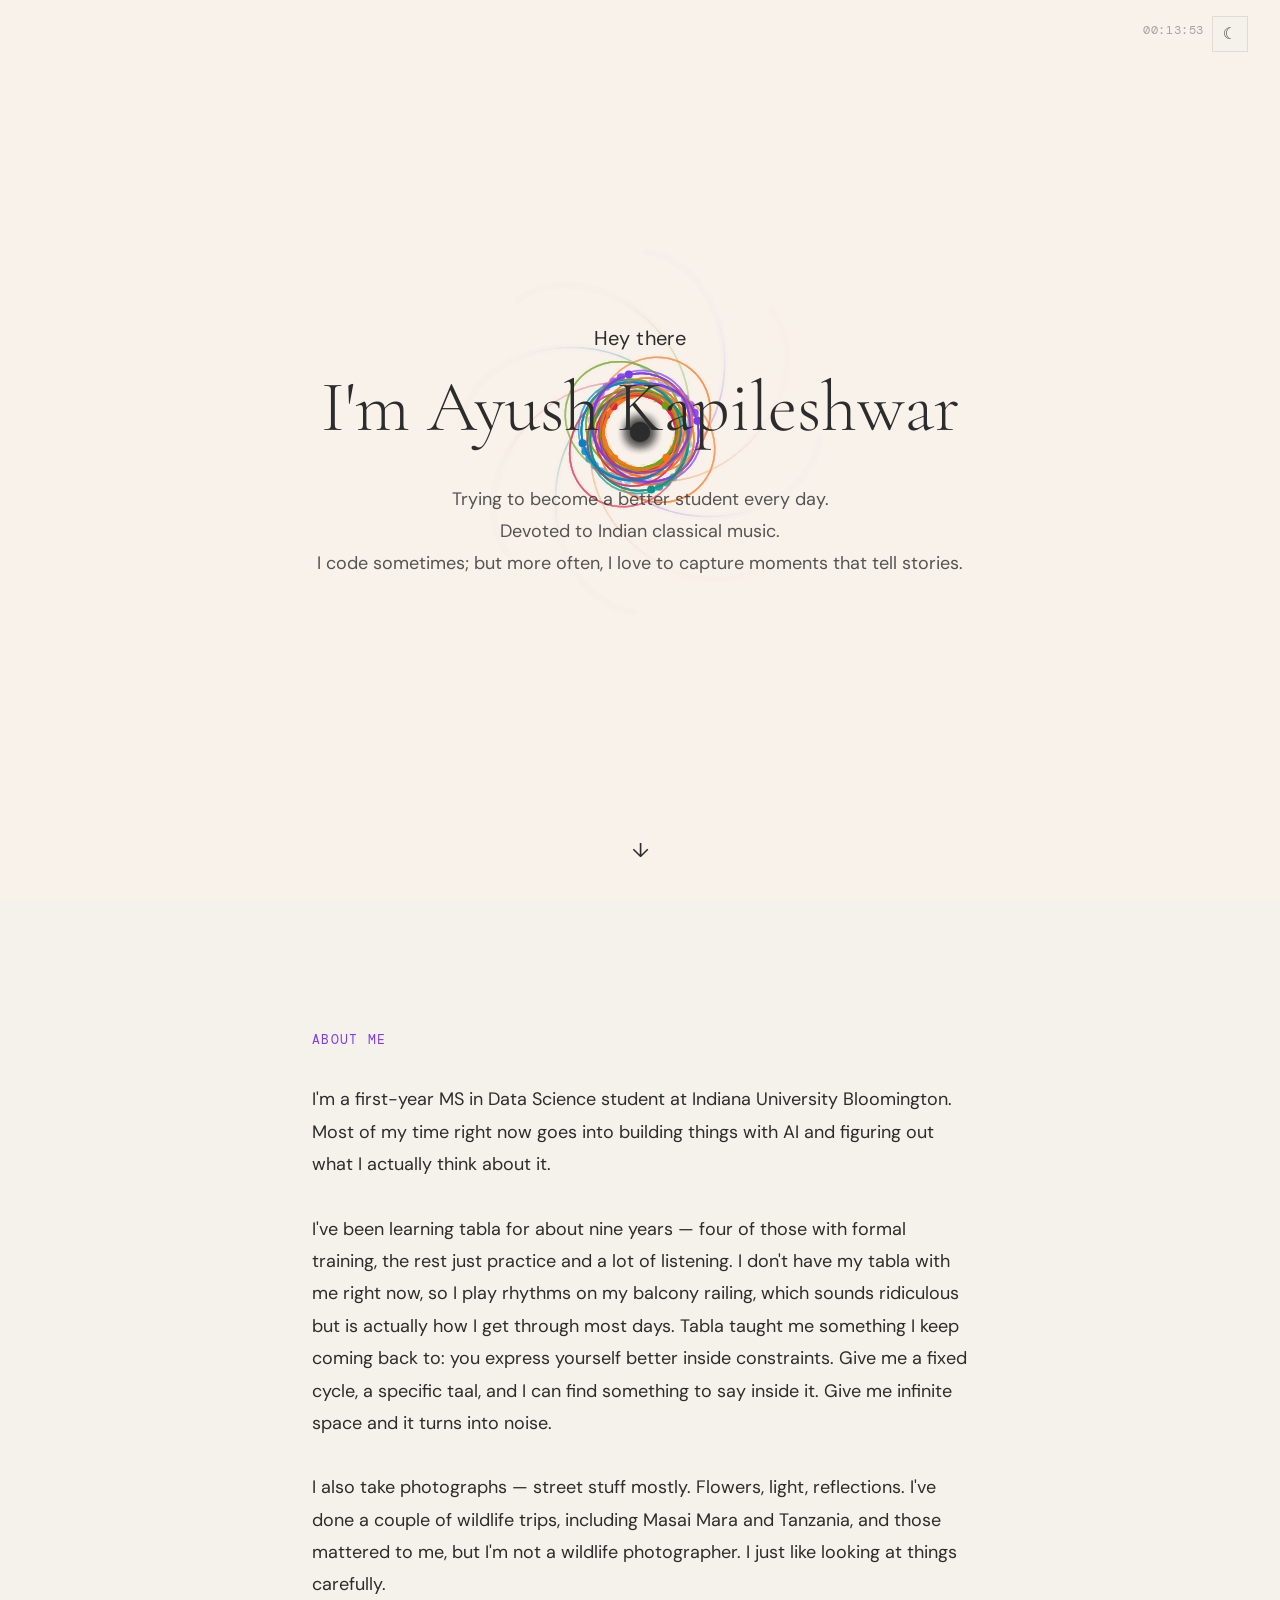
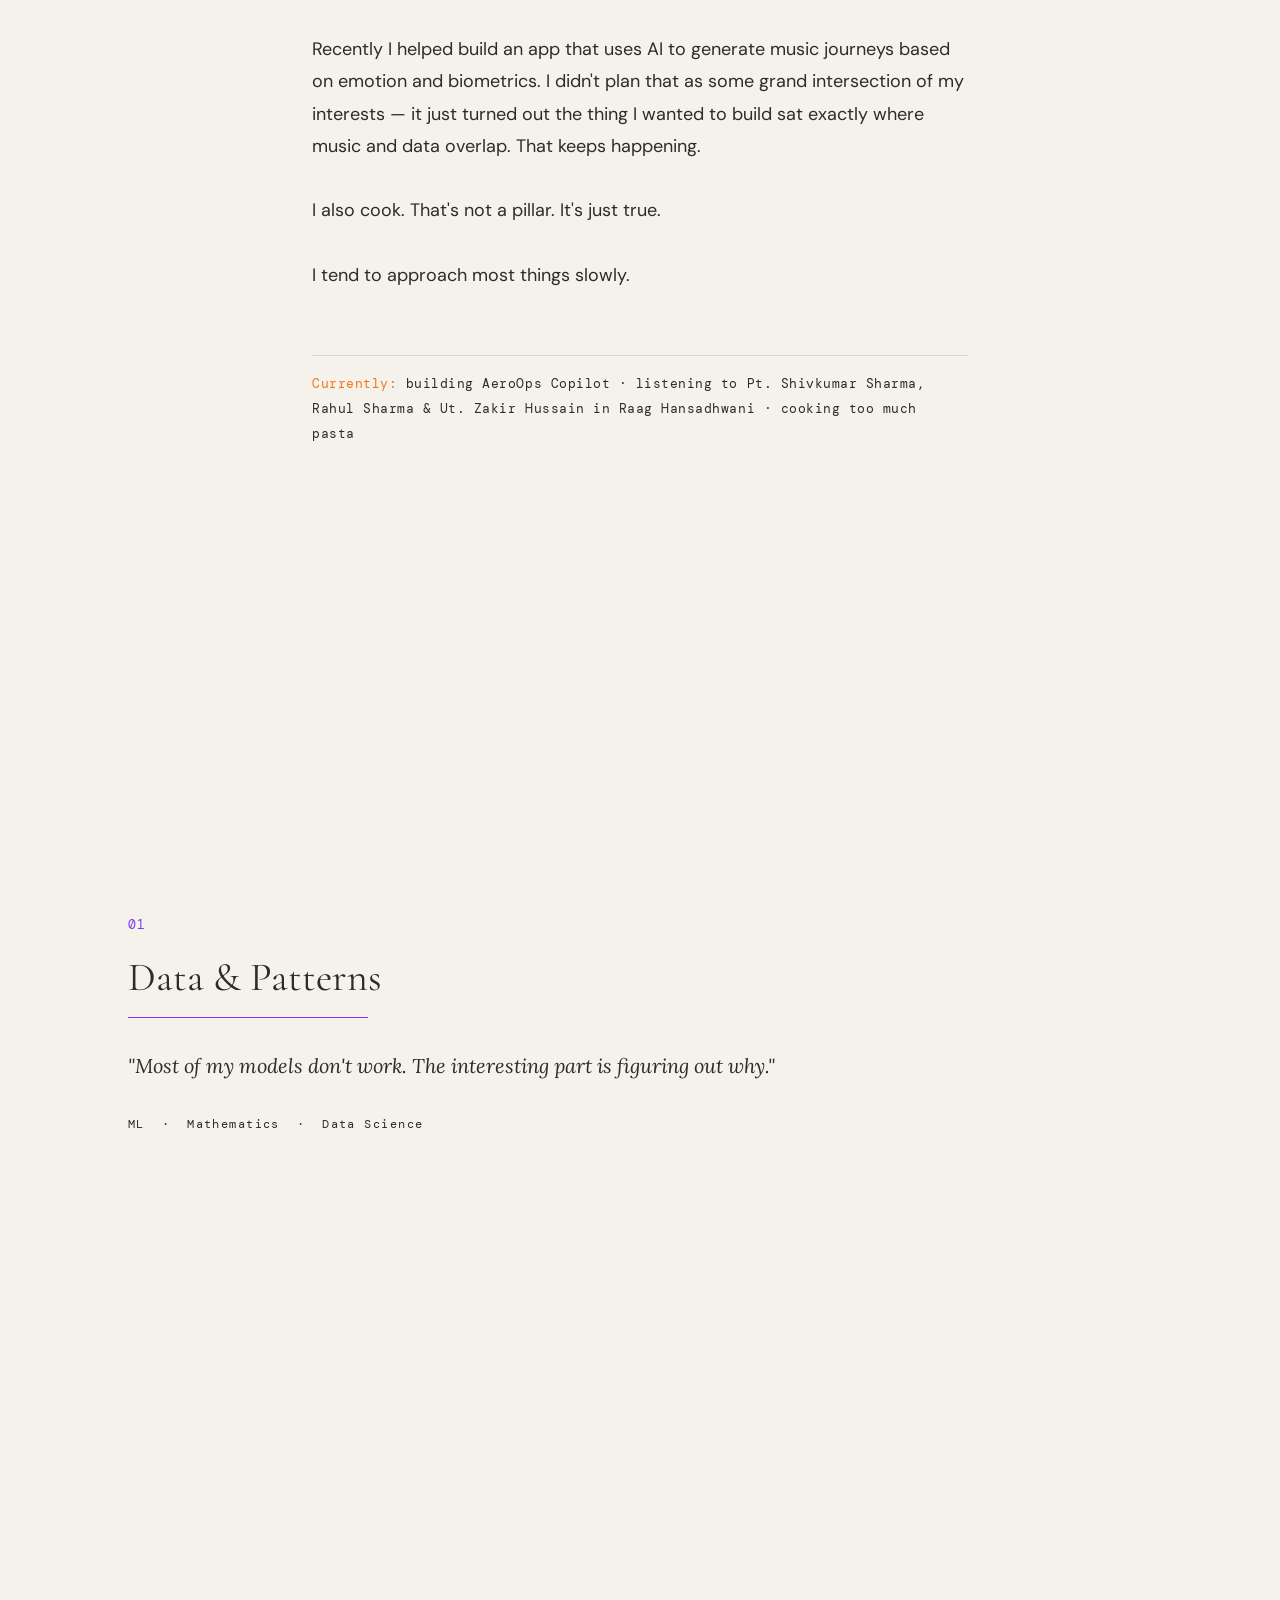
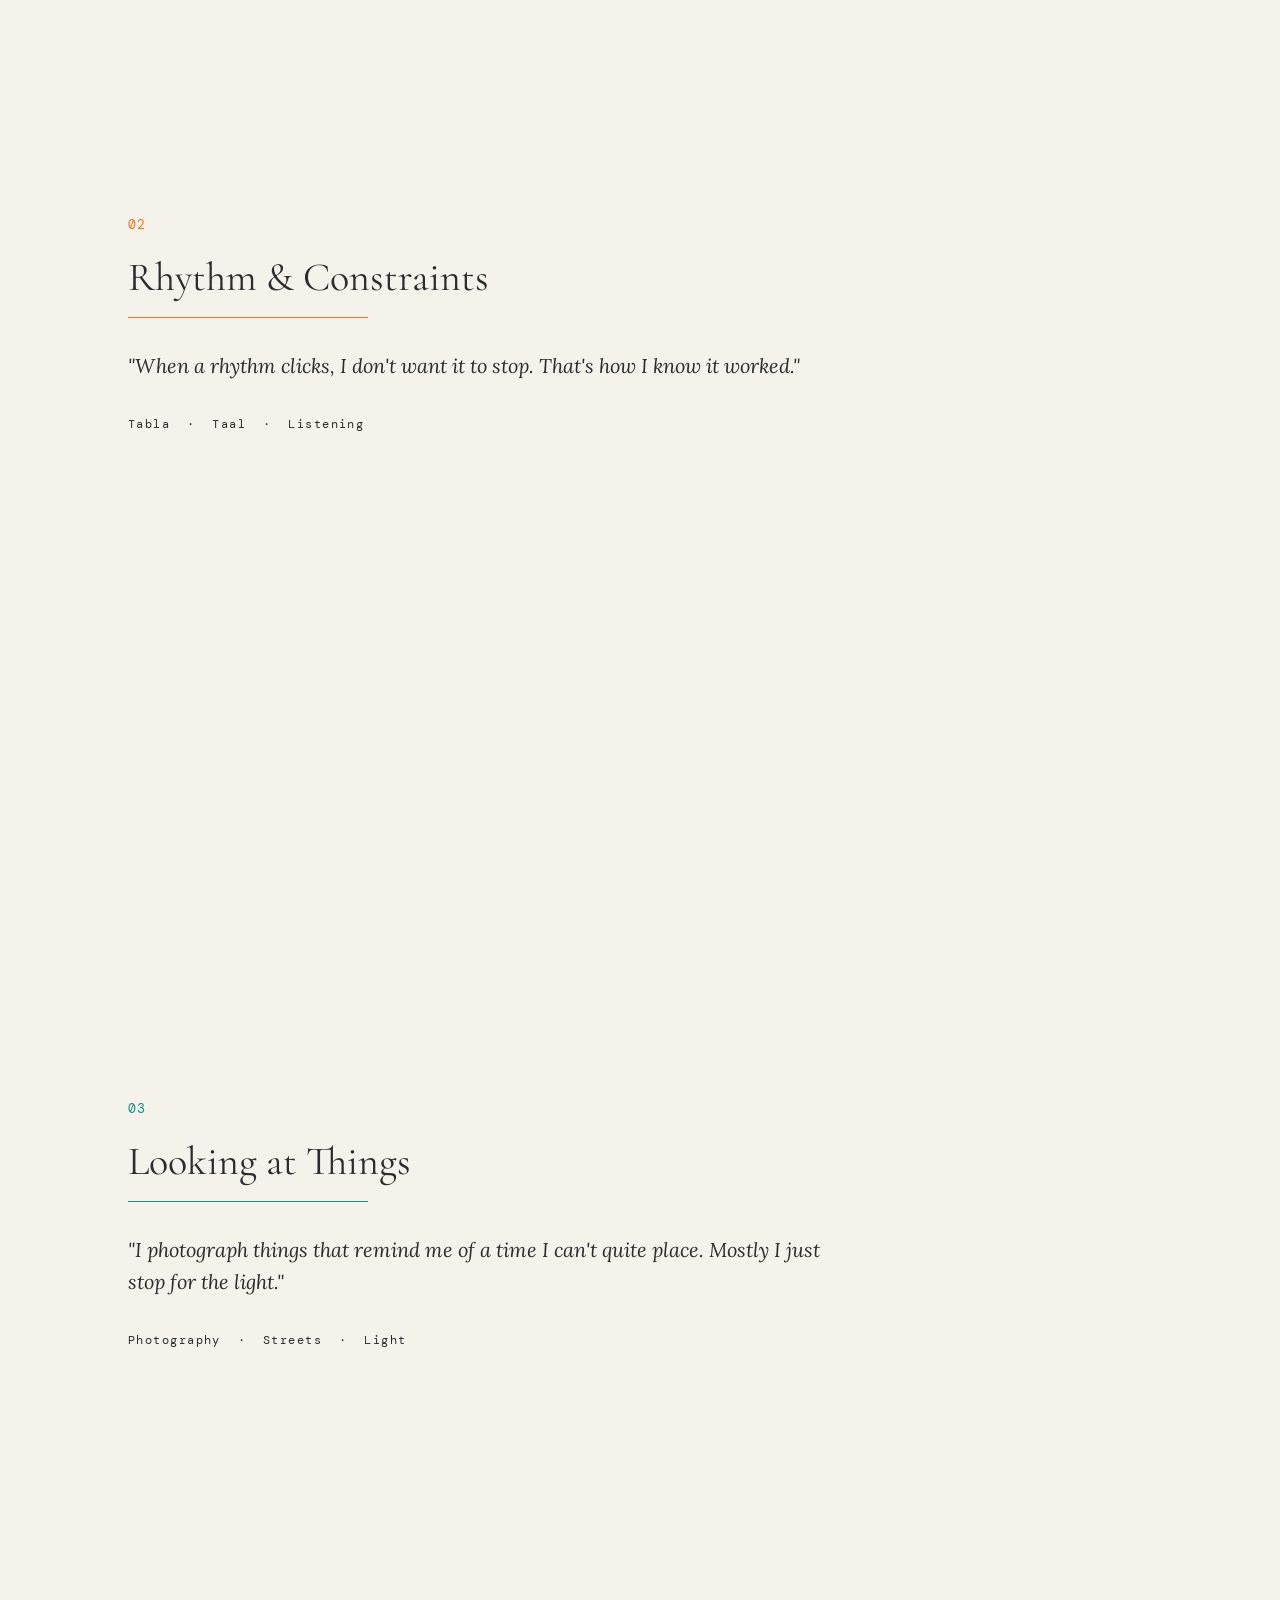
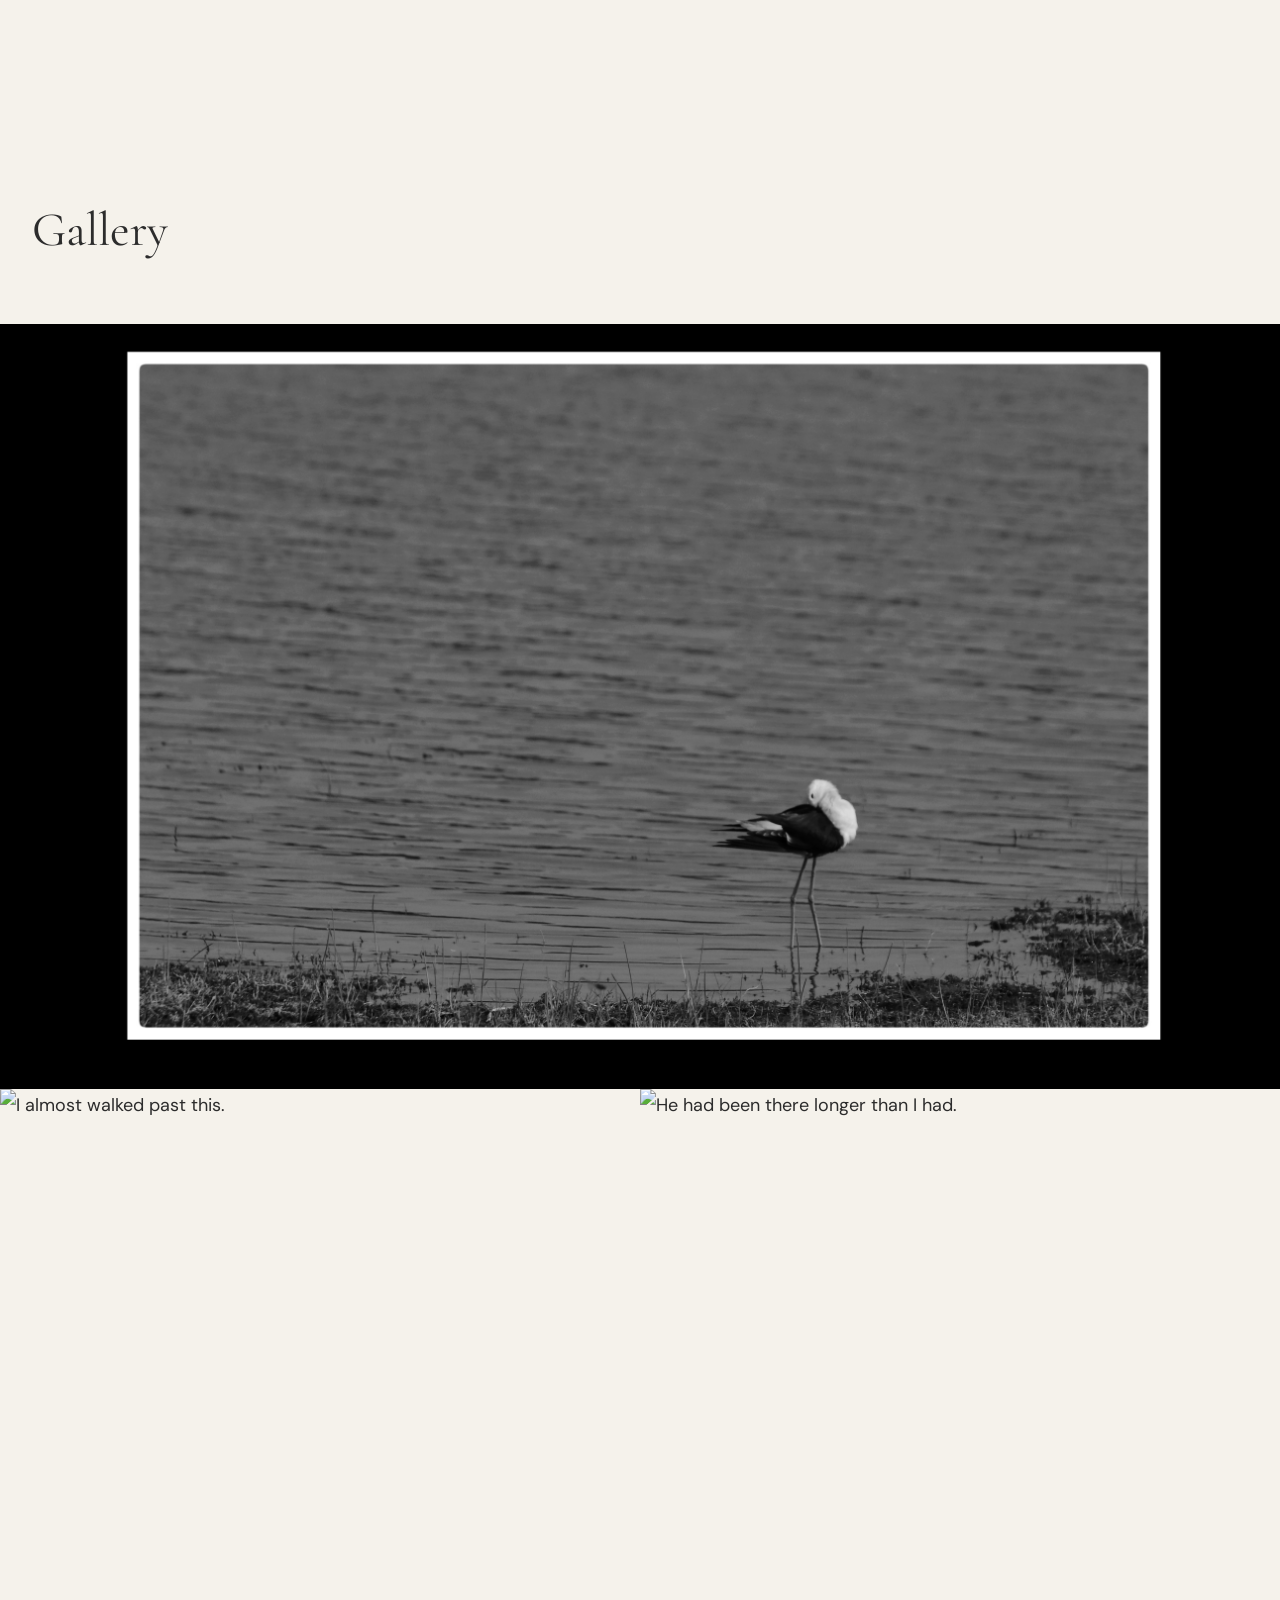
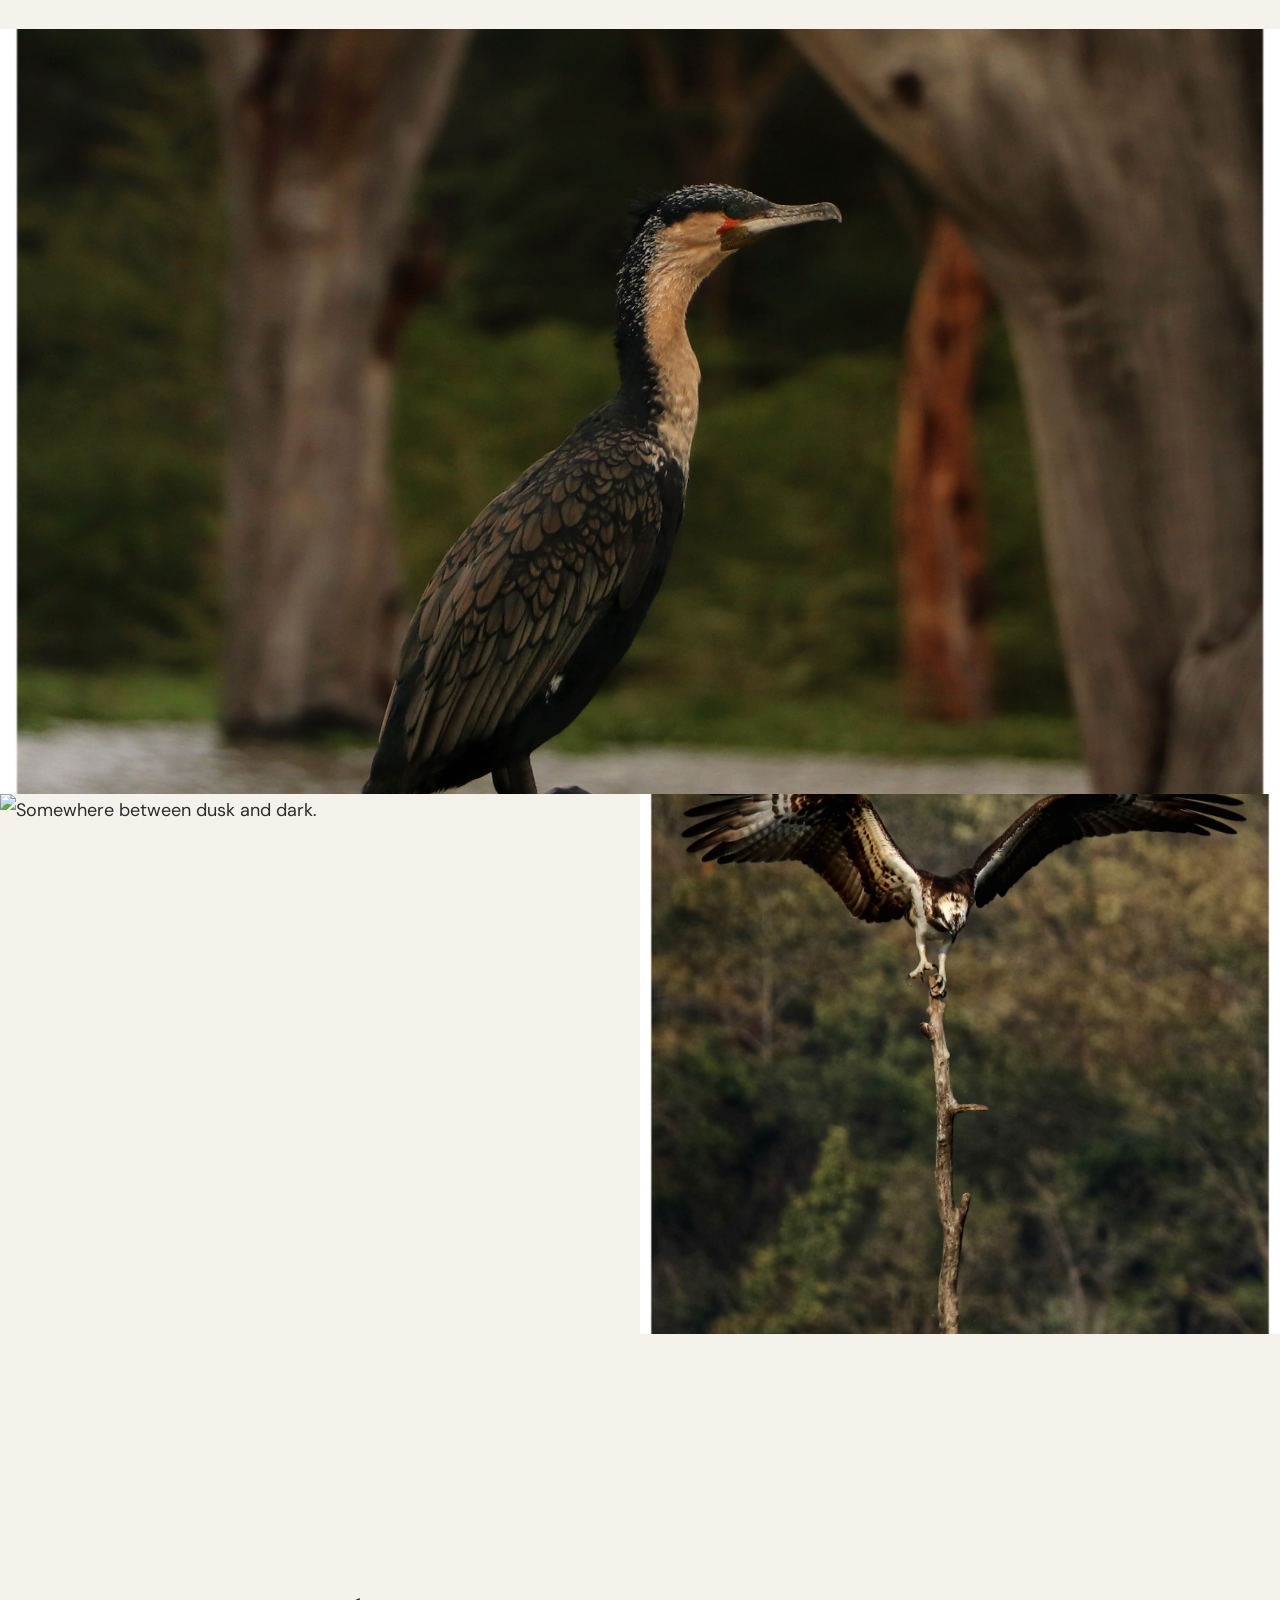
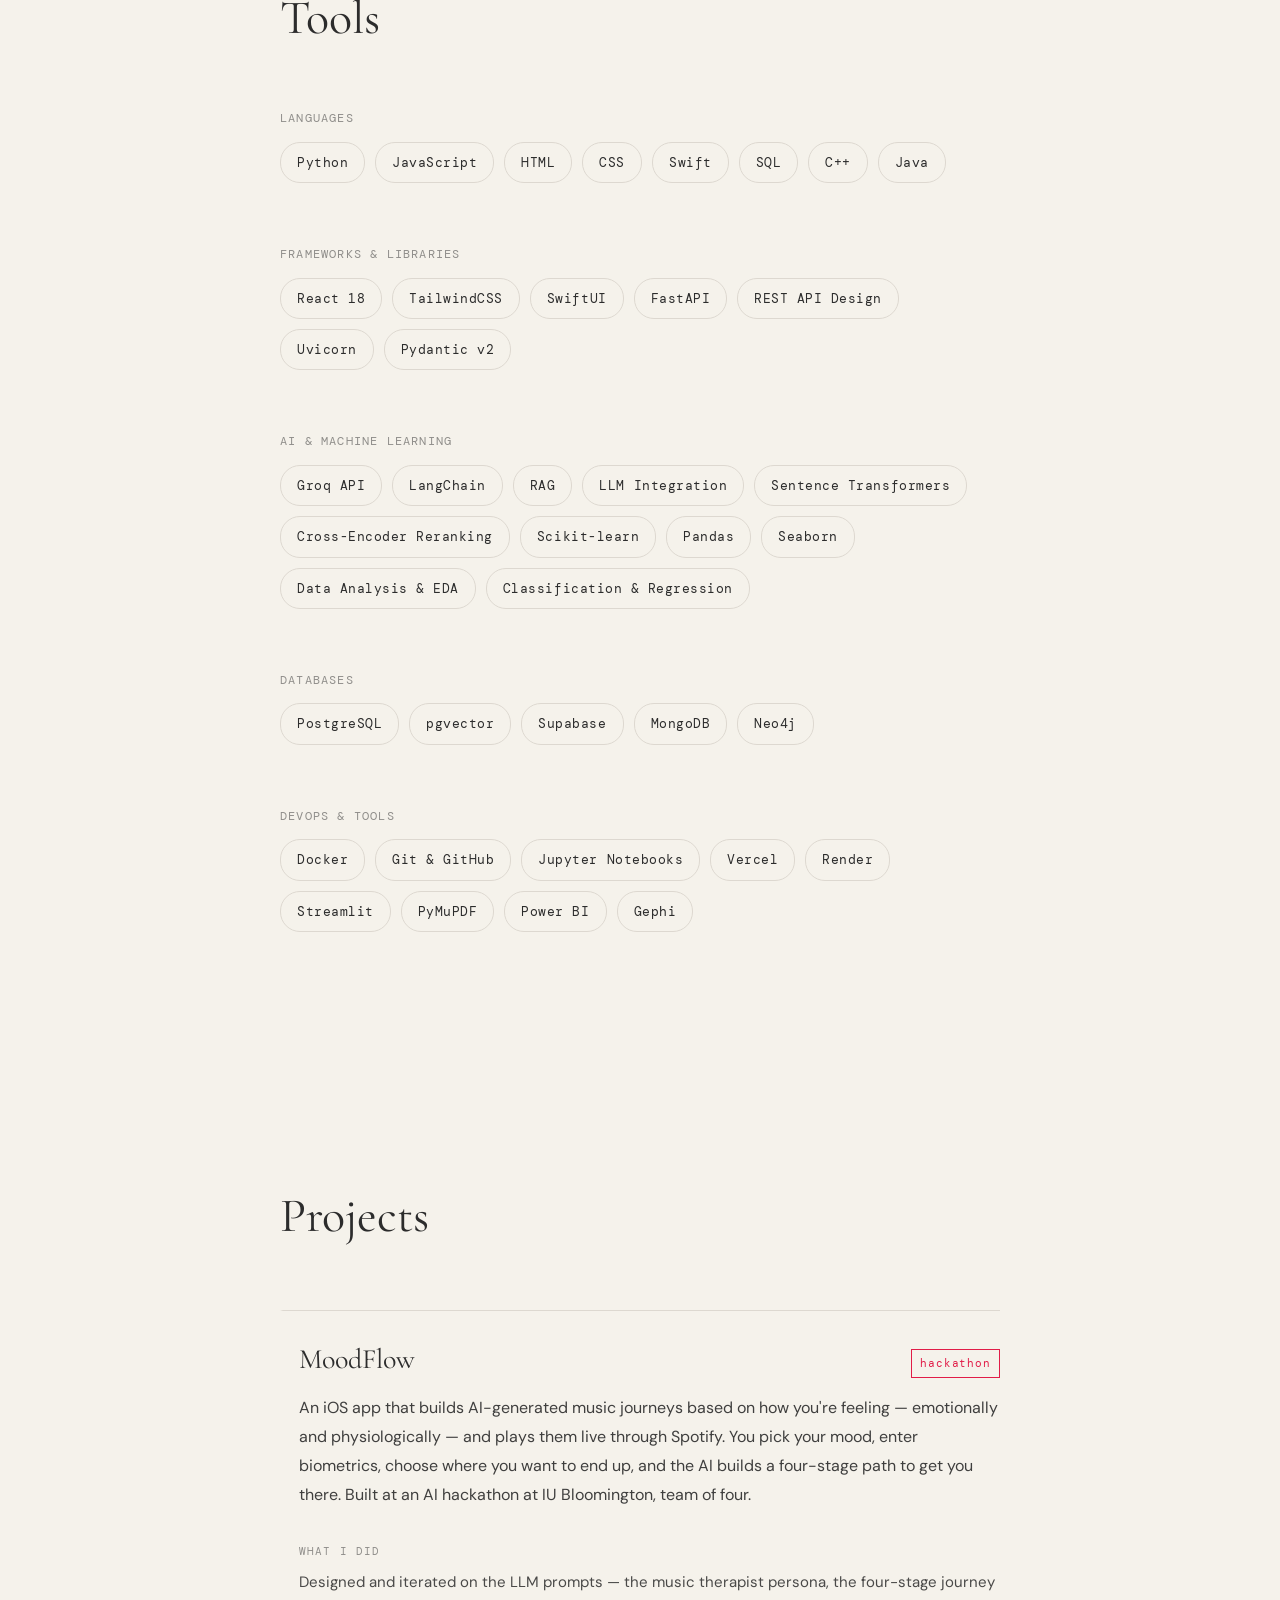
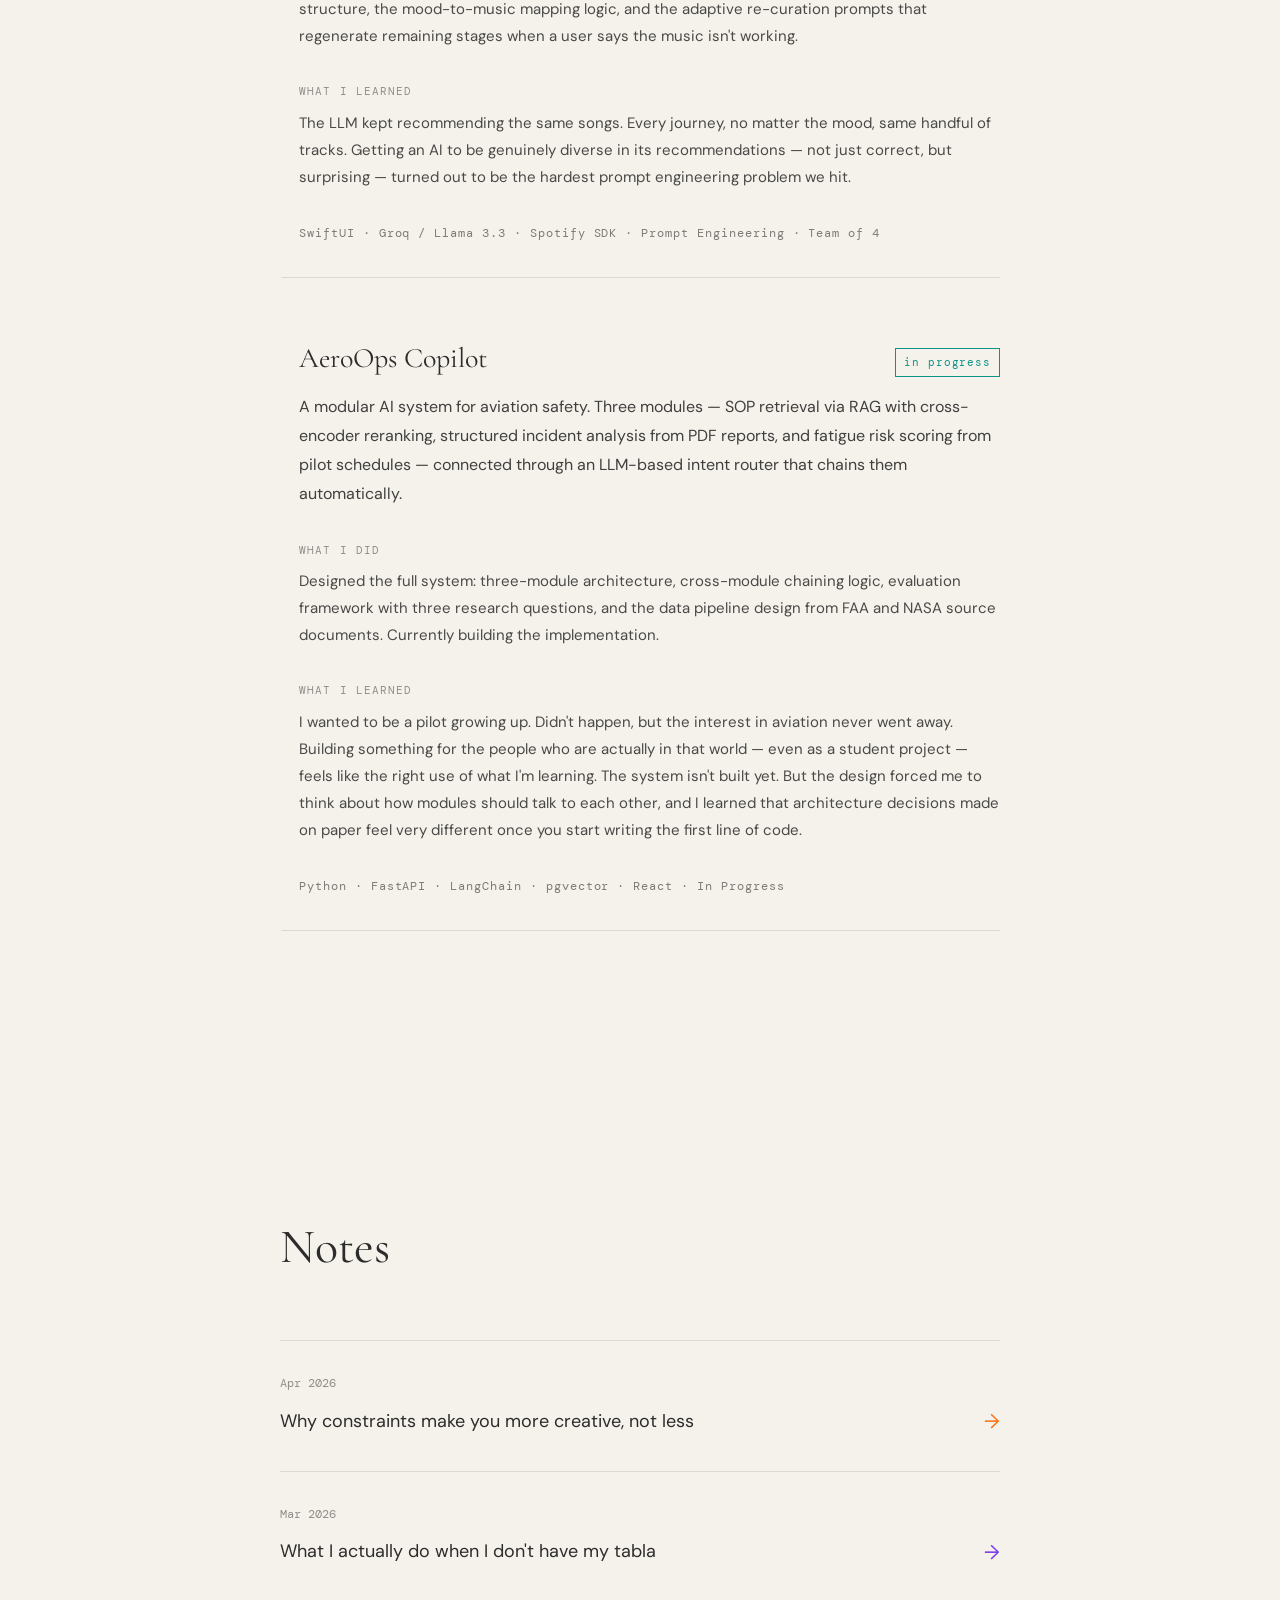
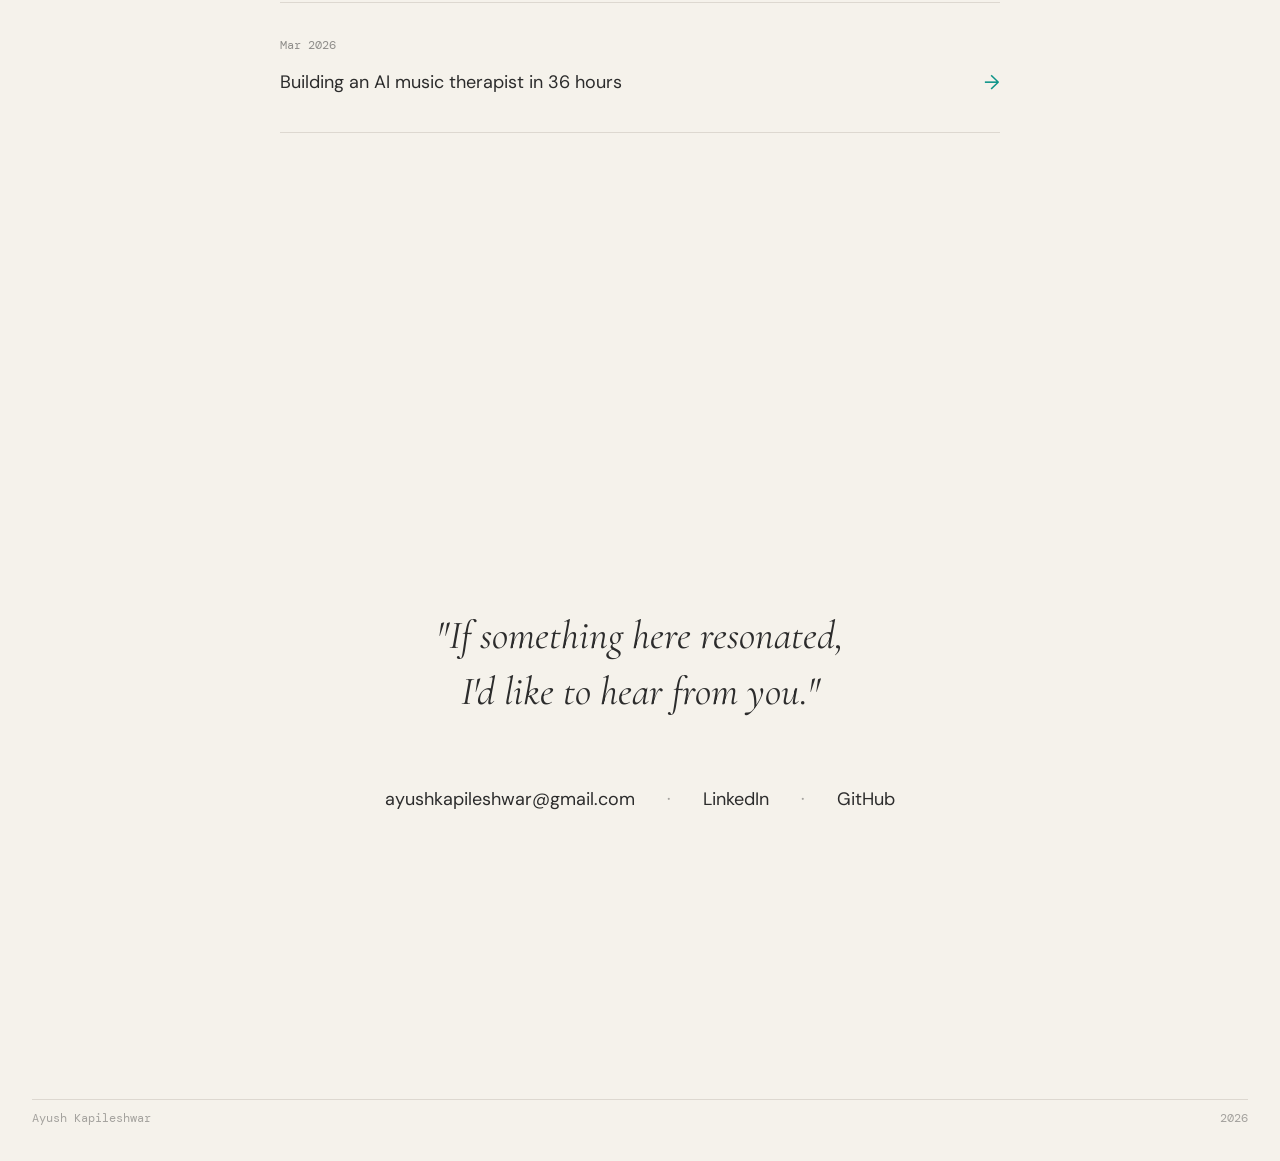
==== index.html @ 0fa50800 "Replace gallery placeholder divs with real images from images/ folder Agent-Logs-Url: https://github" ====
<!DOCTYPE html>
<html lang="en">
<head>
  <meta charset="UTF-8" />
  <meta name="viewport" content="width=device-width, initial-scale=1.0" />
  <title>Ayush Kapileshwar</title>
  <meta name="description" content="Ayush Kapileshwar — Data science student, tabla player, occasional photographer." />

  <!-- Preload key fonts -->
  <link rel="preconnect" href="https://fonts.googleapis.com" />
  <link rel="preconnect" href="https://fonts.gstatic.com" crossorigin />
  <link href="https://fonts.googleapis.com/css2?family=Cormorant+Garamond:ital,wght@0,300;0,400;1,300;1,400&family=DM+Mono:wght@400&family=DM+Sans:wght@400;500&family=Lora:ital,wght@0,400;1,400&display=swap" rel="stylesheet" />

  <!-- CSS -->
  <link rel="stylesheet" href="css/variables.css" />
  <link rel="stylesheet" href="css/reset.css" />
  <link rel="stylesheet" href="css/base.css" />
  <link rel="stylesheet" href="css/canvas.css" />
  <link rel="stylesheet" href="css/layout.css" />
  <link rel="stylesheet" href="css/components.css" />
  <link rel="stylesheet" href="css/animations.css" />

  <!-- Apply theme immediately to avoid flash -->
  <script>
    (function () {
      var stored = localStorage.getItem('portfolio-theme');
      var theme = stored === 'dark' || stored === 'light'
        ? stored
        : (window.matchMedia && window.matchMedia('(prefers-color-scheme: dark)').matches ? 'dark' : 'light');
      document.documentElement.classList.add(theme);
    }());
  </script>
</head>
<body>

  <!-- Orbit Canvas -->
  <canvas id="orbit-canvas" aria-hidden="true"></canvas>

  <!-- Pre-scroll clock (visible before nav appears) -->
  <span id="clock-fixed" class="clock-fixed" aria-live="polite">00:00:00</span>

  <!-- Theme Toggle (fixed, top-right) -->
  <button class="theme-toggle" aria-label="Toggle dark mode">☾</button>

  <!-- ─────────────────────────────────────────────────────── -->
  <!-- STICKY NAVIGATION                                        -->
  <!-- ─────────────────────────────────────────────────────── -->
  <nav id="sticky-nav" role="navigation" aria-label="Site navigation">
    <a href="#landing" class="nav-name" aria-label="Home">
      <svg class="nav-home-icon" width="20" height="20" viewBox="0 0 24 24" fill="none" stroke="currentColor" stroke-width="1.5" stroke-linecap="round" stroke-linejoin="round">
        <path d="M3 9.5L12 3l9 6.5V20a1 1 0 0 1-1 1H4a1 1 0 0 1-1-1V9.5z"/>
        <polyline points="9 22 9 12 15 12 15 22"/>
      </svg>
    </a>
    <div class="nav-links">
      <a href="#about" data-section="about">About Me</a>
      <a href="#drives" data-section="drives">What Drives Me</a>
      <a href="#gallery" data-section="gallery">Gallery</a>
      <a href="#tools" data-section="tools">Tools</a>
      <a href="#projects" data-section="projects">Projects</a>
      <a href="#notes" data-section="notes">Notes</a>
      <a href="#contact" data-section="contact">Contact</a>
    </div>
    <div class="nav-right">
      <span id="clock-nav" class="clock-nav">00:00:00</span>
      <button class="nav-theme-toggle" aria-label="Toggle dark mode">☾</button>
    </div>
  </nav>

  <!-- ─────────────────────────────────────────────────────── -->
  <!-- SECTION 0 — LANDING                                      -->
  <!-- ─────────────────────────────────────────────────────── -->
  <section id="landing">
    <div class="landing-content">
      <p class="landing-greeting">Hey there</p>
      <h1 class="landing-name">I'm Ayush Kapileshwar</h1>
      <div class="landing-tagline">
        <p>Trying to become a better student every day.</p>
        <p>Devoted to Indian classical music.</p>
        <p>I code sometimes; but more often, I love to capture moments that tell stories.</p>
      </div>
    </div>
    <a href="#about" class="scroll-indicator" aria-label="Scroll to content">↓</a>
  </section>

  <!-- ─────────────────────────────────────────────────────── -->
  <!-- SECTION 1 — ABOUT                                        -->
  <!-- ─────────────────────────────────────────────────────── -->
  <section id="about">
    <div class="content-col">
      <div class="section-label section-number reveal" data-delay="0">About Me</div>
      <div class="about-text">
        <p class="reveal" data-delay="1">I'm a first-year MS in Data Science student at Indiana University Bloomington. Most of my time right now goes into building things with AI and figuring out what I actually think about it.</p>

        <p class="reveal" data-delay="1">I've been learning tabla for about nine years — four of those with formal training, the rest just practice and a lot of listening. I don't have my tabla with me right now, so I play rhythms on my balcony railing, which sounds ridiculous but is actually how I get through most days. Tabla taught me something I keep coming back to: you express yourself better inside constraints. Give me a fixed cycle, a specific taal, and I can find something to say inside it. Give me infinite space and it turns into noise.</p>

        <p class="reveal" data-delay="1">I also take photographs — street stuff mostly. Flowers, light, reflections. I've done a couple of wildlife trips, including Masai Mara and Tanzania, and those mattered to me, but I'm not a wildlife photographer. I just like looking at things carefully.</p>

        <p class="reveal" data-delay="1">Recently I helped build an app that uses AI to generate music journeys based on emotion and biometrics. I didn't plan that as some grand intersection of my interests — it just turned out the thing I wanted to build sat exactly where music and data overlap. That keeps happening.</p>

        <p class="reveal" data-delay="1">I also cook. That's not a pillar. It's just true.</p>

        <p class="reveal" data-delay="1">I tend to approach most things slowly.</p>

        <p class="reveal currently-line" data-delay="1"><span class="currently-label">Currently:</span> building AeroOps Copilot · listening to Pt. Shivkumar Sharma, Rahul Sharma &amp; Ut. Zakir Hussain in Raag Hansadhwani · cooking too much pasta</p>
      </div>
    </div>
  </section>

  <!-- ─────────────────────────────────────────────────────── -->
  <!-- SECTION 2 — WHAT DRIVES ME                               -->
  <!-- ─────────────────────────────────────────────────────── -->
  <section id="drives">

    <!-- Pillar 01 -->
    <div class="pillar">
      <div class="pillar-inner">
        <div class="pillar-number reveal" data-delay="0">01</div>
        <h2 class="pillar-title reveal" data-delay="1">Data &amp; Patterns</h2>
        <div class="pillar-divider reveal" data-delay="2"></div>
        <p class="pillar-quote reveal" data-delay="3">"Most of my models don't work. The interesting part is figuring out why."</p>
        <p class="pillar-tags reveal" data-delay="4">ML&nbsp;&nbsp;·&nbsp;&nbsp;Mathematics&nbsp;&nbsp;·&nbsp;&nbsp;Data Science</p>
      </div>
    </div>

    <!-- Pillar 02 -->
    <div class="pillar">
      <div class="pillar-inner">
        <div class="pillar-number reveal" data-delay="0">02</div>
        <h2 class="pillar-title reveal" data-delay="1">Rhythm &amp; Constraints</h2>
        <div class="pillar-divider reveal" data-delay="2"></div>
        <p class="pillar-quote reveal" data-delay="3">"When a rhythm clicks, I don't want it to stop. That's how I know it worked."</p>
        <p class="pillar-tags reveal" data-delay="4">Tabla&nbsp;&nbsp;·&nbsp;&nbsp;Taal&nbsp;&nbsp;·&nbsp;&nbsp;Listening</p>
      </div>
    </div>

    <!-- Pillar 03 -->
    <div class="pillar">
      <div class="pillar-inner">
        <div class="pillar-number reveal" data-delay="0">03</div>
        <h2 class="pillar-title reveal" data-delay="1">Looking at Things</h2>
        <div class="pillar-divider reveal" data-delay="2"></div>
        <p class="pillar-quote reveal" data-delay="3">"I photograph things that remind me of a time I can't quite place. Mostly I just stop for the light."</p>
        <p class="pillar-tags reveal" data-delay="4">Photography&nbsp;&nbsp;·&nbsp;&nbsp;Streets&nbsp;&nbsp;·&nbsp;&nbsp;Light</p>
      </div>
    </div>

  </section>

  <!-- ─────────────────────────────────────────────────────── -->
  <!-- SECTION 3 — GALLERY                                      -->
  <!-- ─────────────────────────────────────────────────────── -->
  <section id="gallery">

    <div class="gallery-header">
      <h2 class="section-heading reveal" data-delay="0">Gallery</h2>
    </div>

    <!-- Full-bleed 1 -->
    <figure class="photo-full-bleed photo-reveal">
      <img src="images/IMG_0487.jpg" alt="The light lasted about four seconds." loading="lazy">
      <figcaption class="photo-caption-wrap caption">The light lasted about four seconds.</figcaption>
    </figure>

    <!-- Pair 1 -->
    <div class="photo-pair photo-reveal">
      <figure class="photo-item">
        <img src="images/IMG_0856%202.JPG" alt="I almost walked past this." loading="lazy">
        <figcaption class="photo-caption-wrap caption">I almost walked past this.</figcaption>
      </figure>
      <figure class="photo-item">
        <img src="images/IMG_1136.JPG" alt="He had been there longer than I had." loading="lazy">
        <figcaption class="photo-caption-wrap caption">He had been there longer than I had.</figcaption>
      </figure>
    </div>

    <!-- Full-bleed 2 -->
    <figure class="photo-full-bleed photo-reveal">
      <img src="images/IMG_1435.JPG" alt="Bloomington, on a morning I nearly stayed in." loading="lazy">
      <figcaption class="photo-caption-wrap caption">Bloomington, on a morning I nearly stayed in.</figcaption>
    </figure>

    <!-- Pair 2 -->
    <div class="photo-pair photo-reveal">
      <figure class="photo-item">
        <img src="images/IMG_1522%202.JPG" alt="Somewhere between dusk and dark." loading="lazy">
        <figcaption class="photo-caption-wrap caption">Somewhere between dusk and dark.</figcaption>
      </figure>
      <figure class="photo-item">
        <img src="images/Snapseed.jpeg" alt="Still and quiet." loading="lazy">
        <figcaption class="photo-caption-wrap caption">Still and quiet.</figcaption>
      </figure>
    </div>

  </section>

  <!-- ─────────────────────────────────────────────────────── -->
  <!-- SECTION 4 — TOOLS                                        -->
  <!-- ─────────────────────────────────────────────────────── -->
  <section id="tools">
    <div class="tools-inner">
      <div class="tools-header">
        <h2 class="section-heading reveal" data-delay="0">Tools</h2>
      </div>

      <div class="tools-grid">

        <div class="tool-category reveal" data-delay="1">
          <h3 class="tool-category-title">Languages</h3>
          <div class="tool-tags">
            <span class="tool-tag">Python</span>
            <span class="tool-tag">JavaScript</span>
            <span class="tool-tag">HTML</span>
            <span class="tool-tag">CSS</span>
            <span class="tool-tag">Swift</span>
            <span class="tool-tag">SQL</span>
            <span class="tool-tag">C++</span>
            <span class="tool-tag">Java</span>
          </div>
        </div>

        <div class="tool-category reveal" data-delay="2">
          <h3 class="tool-category-title">Frameworks &amp; Libraries</h3>
          <div class="tool-tags">
            <span class="tool-tag">React 18</span>
            <span class="tool-tag">TailwindCSS</span>
            <span class="tool-tag">SwiftUI</span>
            <span class="tool-tag">FastAPI</span>
            <span class="tool-tag">REST API Design</span>
            <span class="tool-tag">Uvicorn</span>
            <span class="tool-tag">Pydantic v2</span>
          </div>
        </div>

        <div class="tool-category reveal" data-delay="3">
          <h3 class="tool-category-title">AI &amp; Machine Learning</h3>
          <div class="tool-tags">
            <span class="tool-tag">Groq API</span>
            <span class="tool-tag">LangChain</span>
            <span class="tool-tag">RAG</span>
            <span class="tool-tag">LLM Integration</span>
            <span class="tool-tag">Sentence Transformers</span>
            <span class="tool-tag">Cross-Encoder Reranking</span>
            <span class="tool-tag">Scikit-learn</span>
            <span class="tool-tag">Pandas</span>
            <span class="tool-tag">Seaborn</span>
            <span class="tool-tag">Data Analysis &amp; EDA</span>
            <span class="tool-tag">Classification &amp; Regression</span>
          </div>
        </div>

        <div class="tool-category reveal" data-delay="4">
          <h3 class="tool-category-title">Databases</h3>
          <div class="tool-tags">
            <span class="tool-tag">PostgreSQL</span>
            <span class="tool-tag">pgvector</span>
            <span class="tool-tag">Supabase</span>
            <span class="tool-tag">MongoDB</span>
            <span class="tool-tag">Neo4j</span>
          </div>
        </div>

        <div class="tool-category reveal" data-delay="5">
          <h3 class="tool-category-title">DevOps &amp; Tools</h3>
          <div class="tool-tags">
            <span class="tool-tag">Docker</span>
            <span class="tool-tag">Git &amp; GitHub</span>
            <span class="tool-tag">Jupyter Notebooks</span>
            <span class="tool-tag">Vercel</span>
            <span class="tool-tag">Render</span>
            <span class="tool-tag">Streamlit</span>
            <span class="tool-tag">PyMuPDF</span>
            <span class="tool-tag">Power BI</span>
            <span class="tool-tag">Gephi</span>
          </div>
        </div>

      </div>
    </div>
  </section>

  <!-- ─────────────────────────────────────────────────────── -->
  <!-- SECTION 5 — PROJECTS                                     -->
  <!-- ─────────────────────────────────────────────────────── -->
  <section id="projects">
    <div class="projects-inner">

      <div class="projects-header">
        <h2 class="section-heading reveal" data-delay="0">Projects</h2>
      </div>

      <!-- Card 1: MoodFlow -->
      <article class="project-card reveal-card">
        <div class="project-header">
          <h3 class="project-title">MoodFlow</h3>
          <span class="project-tag">hackathon</span>
        </div>
        <p class="project-desc">An iOS app that builds AI-generated music journeys based on how you're feeling — emotionally and physiologically — and plays them live through Spotify. You pick your mood, enter biometrics, choose where you want to end up, and the AI builds a four-stage path to get you there. Built at an AI hackathon at IU Bloomington, team of four.</p>

        <div class="project-section-label">What I did</div>
        <p class="project-detail">Designed and iterated on the LLM prompts — the music therapist persona, the four-stage journey structure, the mood-to-music mapping logic, and the adaptive re-curation prompts that regenerate remaining stages when a user says the music isn't working.</p>

        <div class="project-section-label">What I learned</div>
        <p class="project-detail">The LLM kept recommending the same songs. Every journey, no matter the mood, same handful of tracks. Getting an AI to be genuinely diverse in its recommendations — not just correct, but surprising — turned out to be the hardest prompt engineering problem we hit.</p>

        <p class="project-stack">SwiftUI&nbsp;·&nbsp;Groq / Llama 3.3&nbsp;·&nbsp;Spotify SDK&nbsp;·&nbsp;Prompt Engineering&nbsp;·&nbsp;Team of 4</p>
      </article>

      <!-- Card 2: AeroOps Copilot -->
      <article class="project-card reveal-card">
        <div class="project-header">
          <h3 class="project-title">AeroOps Copilot</h3>
          <span class="project-tag">in progress</span>
        </div>
        <p class="project-desc">A modular AI system for aviation safety. Three modules — SOP retrieval via RAG with cross-encoder reranking, structured incident analysis from PDF reports, and fatigue risk scoring from pilot schedules — connected through an LLM-based intent router that chains them automatically.</p>

        <div class="project-section-label">What I did</div>
        <p class="project-detail">Designed the full system: three-module architecture, cross-module chaining logic, evaluation framework with three research questions, and the data pipeline design from FAA and NASA source documents. Currently building the implementation.</p>

        <div class="project-section-label">What I learned</div>
        <p class="project-detail">I wanted to be a pilot growing up. Didn't happen, but the interest in aviation never went away. Building something for the people who are actually in that world — even as a student project — feels like the right use of what I'm learning. The system isn't built yet. But the design forced me to think about how modules should talk to each other, and I learned that architecture decisions made on paper feel very different once you start writing the first line of code.</p>

        <p class="project-stack">Python&nbsp;·&nbsp;FastAPI&nbsp;·&nbsp;LangChain&nbsp;·&nbsp;pgvector&nbsp;·&nbsp;React&nbsp;·&nbsp;In Progress</p>
      </article>

    </div>
  </section>

  <!-- ─────────────────────────────────────────────────────── -->
  <!-- SECTION 6 — NOTES                                        -->
  <!-- ─────────────────────────────────────────────────────── -->
  <section id="notes">
    <div class="notes-inner">

      <div class="notes-header">
        <h2 class="section-heading reveal" data-delay="0">Notes</h2>
      </div>

      <div class="notes-list">

        <a class="note-entry reveal" href="notes/constraints.html" data-delay="1">
          <div class="note-date">Apr 2026</div>
          <div class="note-row">
            <span class="note-title">Why constraints make you more creative, not less</span>
            <span class="note-arrow" aria-hidden="true">→</span>
          </div>
        </a>

        <a class="note-entry reveal" href="notes/tabla.html" data-delay="2">
          <div class="note-date">Mar 2026</div>
          <div class="note-row">
            <span class="note-title">What I actually do when I don't have my tabla</span>
            <span class="note-arrow" aria-hidden="true">→</span>
          </div>
        </a>

        <a class="note-entry reveal" href="notes/moodflow.html" data-delay="3">
          <div class="note-date">Mar 2026</div>
          <div class="note-row">
            <span class="note-title">Building an AI music therapist in 36 hours</span>
            <span class="note-arrow" aria-hidden="true">→</span>
          </div>
        </a>

      </div>
    </div>
  </section>

  <!-- ─────────────────────────────────────────────────────── -->
  <!-- SECTION 7 — CONTACT                                      -->
  <!-- ─────────────────────────────────────────────────────── -->
  <section id="contact">

    <div class="reveal">
      <p class="contact-quote">"If something here resonated,<br>I'd like to hear from you."</p>
    </div>

    <div class="contact-links reveal" data-delay="1">
      <a class="contact-email" href="mailto:ayushkapileshwar@gmail.com">ayushkapileshwar@gmail.com</a>
      <span class="contact-divider-text">·</span>
      <a class="contact-link" href="https://www.linkedin.com/in/ayushkapil" target="_blank" rel="noopener noreferrer">LinkedIn</a>
      <span class="contact-divider-text">·</span>
      <a class="contact-link" href="https://github.com/Ayushkapil" target="_blank" rel="noopener noreferrer">GitHub</a>
    </div>

    <footer class="site-footer">
      <hr class="footer-rule" />
      <div class="footer-inner">
        <span class="footer-text">Ayush Kapileshwar</span>
        <span class="footer-text">2026</span>
      </div>
    </footer>

  </section>

  <!-- JavaScript — deferred -->
  <script src="js/theme.js" defer></script>
  <script src="js/orbit.js" defer></script>
  <script src="js/nav.js" defer></script>
  <script src="js/scroll-animations.js" defer></script>
  <script src="js/main.js" defer></script>
  <script src="js/clock.js" defer></script>

</body>
</html>
---- css/variables.css ----
/* ============================================================
   VARIABLES — Color tokens, typography, spacing
   ============================================================ */

/* Light Mode (default) */
html,
html.light {
  --color-bg: #F5F2EB;
  --color-text: #2C2C2C;
  --color-purple: #7C3AED;
  --color-accent: #F97316;
  --color-teal: #0D9488;
  --color-rose: #E11D48;
  --color-sky: #0EA5E9;
  --color-border: #DDD8D0;
  --color-bg-nav: rgba(245, 242, 235, 0.85);
  --color-bg-raw: 245, 242, 235;
  --color-text-raw: 44, 44, 44;
}

/* Dark Mode */
html.dark {
  --color-bg: #1F1F1F;
  --color-text: #F5F5F5;
  --color-purple: #8B5CF6;
  --color-accent: #FACC15;
  --color-teal: #2DD4BF;
  --color-rose: #FB7185;
  --color-sky: #38BDF8;
  --color-border: #2E2E2E;
  --color-bg-nav: rgba(31, 31, 31, 0.85);
  --color-bg-raw: 31, 31, 31;
  --color-text-raw: 245, 245, 245;
}

/* Typography tokens */
:root {
  --font-display: 'Cormorant Garamond', Georgia, serif;
  --font-body: 'DM Sans', system-ui, sans-serif;
  --font-caption: 'Lora', Georgia, serif;
  --font-mono: 'DM Mono', 'Courier New', monospace;

  /* Spacing — 8-point grid */
  --space-xs: 8px;
  --space-sm: 16px;
  --space-md: 32px;
  --space-lg: 64px;
  --space-xl: 128px;

  /* Transitions */
  --transition-theme: background-color 0.4s ease, color 0.4s ease;
  --transition-fast: 0.2s ease;
  --transition-reveal: 0.6s ease;
}
---- css/base.css ----
/* ============================================================
   BASE — Global typography and body styles
   ============================================================ */

*,
*::before,
*::after {
  -webkit-font-smoothing: antialiased;
  -moz-osx-font-smoothing: grayscale;
}

body {
  font-family: var(--font-body);
  font-size: 18px;
  font-weight: 400;
  line-height: 1.8;
  background-color: var(--color-bg);
  color: var(--color-text);
  transition: var(--transition-theme);
}

/* Headings */
h1,
h2,
h3 {
  font-family: var(--font-display);
  line-height: 1.2;
  font-weight: 400;
}

/* Section headings */
.section-heading {
  font-family: var(--font-display);
  font-size: 48px;
  font-weight: 400;
  line-height: 1.2;
  color: var(--color-text);
}

/* Section number */
.section-number {
  font-family: var(--font-mono);
  font-size: 13px;
  font-weight: 400;
  color: var(--color-purple);
  letter-spacing: 0.08em;
  text-transform: uppercase;
}

/* Body text */
p {
  font-family: var(--font-body);
  font-size: 18px;
  font-weight: 400;
  line-height: 1.8;
  color: var(--color-text);
}

/* Captions */
.caption {
  font-family: var(--font-caption);
  font-style: italic;
  font-size: 14px;
  line-height: 1.6;
  color: var(--color-text);
  opacity: 0.7;
}

/* Tags / labels */
.tag,
.tags {
  font-family: var(--font-mono);
  font-size: 12px;
  font-weight: 400;
  letter-spacing: 0.1em;
  color: var(--color-text);
}

/* Content container */
.content-col {
  max-width: 720px;
  width: 100%;
  margin: 0 auto;
  padding-left: var(--space-md);
  padding-right: var(--space-md);
}

/* Cursor pointer for all interactive elements */
button,
a,
[role="button"] {
  cursor: pointer;
}

/* Focus visible styles */
:focus-visible {
  outline: 2px solid var(--color-purple);
  outline-offset: 2px;
}

/* Mobile typography reductions */
@media (max-width: 767px) {
  body {
    font-size: 16px;
  }

  .section-heading {
    font-size: 32px;
  }

  p {
    font-size: 16px;
  }
}
---- css/canvas.css ----
/* ============================================================
   CANVAS — Orbit canvas positioning
   ============================================================ */

#orbit-canvas {
  position: fixed;
  top: 0;
  left: 0;
  width: 100vw;
  height: 100vh;
  z-index: 0;
  pointer-events: auto;
}

/* Mobile: hide canvas */
@media (max-width: 767px) {
  #orbit-canvas {
    display: none;
  }

  /* Fallback gradient on mobile */
  #landing {
    background: radial-gradient(
      ellipse at 38% 45%,
      rgba(var(--color-text-raw), 0.05) 0%,
      transparent 60%
    ),
    radial-gradient(
      ellipse at 65% 52%,
      rgba(var(--color-text-raw), 0.05) 0%,
      transparent 60%
    );
  }
}
---- css/layout.css ----
/* ============================================================
   LAYOUT — Section layouts and responsive
   ============================================================ */

/* ── Landing Section ── */
#landing {
  position: relative;
  width: 100%;
  height: 100vh;
  display: flex;
  align-items: center;
  justify-content: center;
  overflow: hidden;
}

.landing-content {
  position: relative;
  z-index: 1;
  text-align: center;
  pointer-events: none;
}

.landing-greeting {
  font-family: var(--font-body);
  font-size: 20px;
  font-weight: 400;
  color: var(--color-text);
  opacity: 0.6;
  margin-bottom: var(--space-xs);
  animation: fadeIn 0.6s ease 0.2s both;
  letter-spacing: 0.02em;
}

.landing-name {
  font-family: var(--font-display);
  font-size: 72px;
  font-weight: 300;
  line-height: 1.2;
  color: var(--color-text);
  animation: fadeIn 0.6s ease 0.4s both;
}

.landing-tagline {
  font-family: var(--font-body);
  font-size: 18px;
  font-weight: 400;
  line-height: 1.8;
  color: var(--color-text);
  opacity: 0.8;
  margin-top: var(--space-md);
  animation: fadeIn 0.6s ease 1.0s both;
}

.landing-tagline p {
  font-size: 18px;
  margin: 0;
  opacity: 0.8;
}

.scroll-indicator {
  position: absolute;
  bottom: var(--space-md);
  left: 50%;
  transform: translateX(-50%);
  font-family: var(--font-body);
  font-size: 20px;
  color: var(--color-text);
  opacity: 0;
  animation: fadeIn 0.6s ease 1.4s both, bounceDown 2s ease-in-out 2.4s infinite;
  z-index: 1;
  cursor: pointer;
  text-decoration: none;
}

.scroll-indicator:hover {
  opacity: 1;
  transform: translateX(-50%) translateY(4px);
  animation: none;
}

@keyframes bounceDown {
  0%, 100% { transform: translateX(-50%) translateY(0); }
  50% { transform: translateX(-50%) translateY(8px); }
}

/* ── About Section ── */
#about {
  padding: var(--space-xl) var(--space-md);
  display: flex;
  align-items: center;
  justify-content: center;
}

#about .section-label {
  font-family: var(--font-mono);
  font-size: 13px;
  color: var(--color-purple);
  letter-spacing: 0.1em;
  margin-bottom: var(--space-md);
}

#about .about-text p {
  margin-bottom: var(--space-md);
}

#about .about-text p:last-child {
  margin-bottom: 0;
}

.currently-line {
  font-family: var(--font-mono);
  font-size: 13px;
  letter-spacing: 0.04em;
  opacity: 0.55;
  margin-top: var(--space-lg);
  line-height: 1.9;
  padding-top: var(--space-sm);
  border-top: 1px solid var(--color-border);
}

.currently-label {
  color: var(--color-accent);
  font-weight: 400;
}

/* ── What Drives Me Section ── */
#drives {
  /* Container for three full-height pillar blocks */
}

.pillar {
  min-height: 100vh;
  display: flex;
  align-items: center;
  padding: var(--space-xl) var(--space-xl);
}

.pillar-inner {
  max-width: 720px;
}

.pillar-number {
  font-family: var(--font-mono);
  font-size: 13px;
  color: var(--color-purple);
  letter-spacing: 0.1em;
  margin-bottom: var(--space-sm);
}

/* Per-pillar number colors */
.pillar:nth-child(1) .pillar-number { color: var(--color-purple); }
.pillar:nth-child(2) .pillar-number { color: var(--color-accent); }
.pillar:nth-child(3) .pillar-number { color: var(--color-teal); }

/* Per-pillar divider colors when expanded */
.pillar:nth-child(1) .pillar-divider.expanded { background-color: var(--color-purple); }
.pillar:nth-child(2) .pillar-divider.expanded { background-color: var(--color-accent); }
.pillar:nth-child(3) .pillar-divider.expanded { background-color: var(--color-teal); }

.pillar-title {
  font-family: var(--font-display);
  font-size: 40px;
  font-weight: 400;
  line-height: 1.2;
  color: var(--color-text);
  margin-bottom: var(--space-sm);
}

.pillar-divider {
  width: 0;
  height: 1px;
  background-color: var(--color-border);
  margin-bottom: var(--space-md);
  transition: width 0.6s ease;
}

.pillar-divider.expanded {
  width: 240px;
}

.pillar-quote {
  font-family: var(--font-caption);
  font-style: italic;
  font-size: 20px;
  line-height: 1.6;
  color: var(--color-text);
  margin-bottom: var(--space-md);
}

.pillar-tags {
  font-family: var(--font-mono);
  font-size: 12px;
  letter-spacing: 0.12em;
  color: var(--color-text);
  opacity: 0.7;
}

/* ── Gallery Section ── */
#gallery {
  padding-top: var(--space-xl);
  padding-bottom: var(--space-xl);
}

.gallery-header {
  padding: 0 var(--space-md) var(--space-lg);
}

.photo-full-bleed {
  width: 100%;
  height: 85vh;
  overflow: hidden;
  position: relative;
}

.photo-full-bleed .photo-placeholder,
.photo-full-bleed img {
  width: 100%;
  height: 100%;
  object-fit: cover;
}

.photo-pair {
  display: grid;
  grid-template-columns: 1fr 1fr;
  gap: 0;
}

.photo-pair .photo-item {
  height: 60vh;
  overflow: hidden;
  position: relative;
}

.photo-solo {
  width: 70%;
  margin: 0 auto;
  height: 70vh;
  overflow: hidden;
  position: relative;
}

.photo-placeholder,
.photo-item img {
  width: 100%;
  height: 100%;
  object-fit: cover;
}

.photo-caption-wrap {
  padding: var(--space-xs) var(--space-md);
}

/* ── Notes Section ── */
#notes {
  padding: var(--space-xl) var(--space-md);
  display: flex;
  justify-content: center;
}

.notes-inner {
  width: 100%;
  max-width: 720px;
}

.notes-header {
  margin-bottom: var(--space-lg);
}

.notes-list {
  width: 100%;
}

.note-entry {
  display: block;
  padding: var(--space-md) 0;
  border-bottom: 1px solid var(--color-border);
  cursor: pointer;
  text-decoration: none;
  color: inherit;
}

.note-entry:first-child {
  border-top: 1px solid var(--color-border);
}

.note-date {
  font-family: var(--font-mono);
  font-size: 12px;
  color: var(--color-text);
  opacity: 0.5;
  margin-bottom: var(--space-xs);
}

.note-row {
  display: flex;
  align-items: center;
  justify-content: space-between;
}

.note-title {
  font-family: var(--font-body);
  font-size: 18px;
  font-weight: 400;
  color: var(--color-text);
  transition: transform var(--transition-fast);
}

.note-arrow {
  font-size: 20px;
  color: var(--color-accent);
  flex-shrink: 0;
  margin-left: var(--space-md);
}

/* Alternating note arrow colors */
.note-entry:nth-child(1) .note-arrow { color: var(--color-accent); }
.note-entry:nth-child(2) .note-arrow { color: var(--color-purple); }
.note-entry:nth-child(3) .note-arrow { color: var(--color-teal); }

/* ── Projects Section ── */
#projects {
  padding: var(--space-xl) var(--space-md);
  display: flex;
  justify-content: center;
}

.projects-inner {
  width: 100%;
  max-width: 720px;
}

.projects-header {
  margin-bottom: var(--space-lg);
}

.project-card {
  padding: var(--space-md) 0;
  border-bottom: 1px solid var(--color-border);
  border-left: 3px solid transparent;
  padding-left: var(--space-sm);
  margin-bottom: var(--space-md);
  transition: border-color var(--transition-fast);
}

.project-card:first-of-type {
  border-top: 1px solid var(--color-border);
}

.project-header {
  display: flex;
  align-items: flex-start;
  justify-content: space-between;
  margin-bottom: var(--space-sm);
}

.project-title {
  font-family: var(--font-display);
  font-size: 28px;
  font-weight: 400;
  color: var(--color-text);
}

.project-tag {
  font-family: var(--font-mono);
  font-size: 11px;
  color: var(--color-purple);
  letter-spacing: 0.08em;
  padding: 4px 8px;
  border: 1px solid var(--color-purple);
  white-space: nowrap;
  margin-left: var(--space-sm);
  flex-shrink: 0;
  margin-top: 6px;
}

/* Per-card tag colors */
.project-card:nth-of-type(1) .project-tag {
  color: var(--color-rose);
  border-color: var(--color-rose);
}

.project-card:nth-of-type(2) .project-tag {
  color: var(--color-teal);
  border-color: var(--color-teal);
}

.project-desc {
  font-family: var(--font-body);
  font-size: 16px;
  line-height: 1.8;
  color: var(--color-text);
  margin-bottom: var(--space-md);
  opacity: 0.9;
}

.project-section-label {
  font-family: var(--font-mono);
  font-size: 11px;
  letter-spacing: 0.1em;
  color: var(--color-text);
  opacity: 0.5;
  text-transform: uppercase;
  margin-bottom: var(--space-xs);
  margin-top: var(--space-md);
}

.project-detail {
  font-family: var(--font-body);
  font-size: 15px;
  line-height: 1.8;
  color: var(--color-text);
  opacity: 0.85;
  margin-bottom: var(--space-sm);
}

.project-stack {
  font-family: var(--font-mono);
  font-size: 12px;
  letter-spacing: 0.08em;
  color: var(--color-text);
  opacity: 0.6;
  margin-top: var(--space-md);
}

/* ── Contact Section ── */
#contact {
  min-height: 100vh;
  display: flex;
  flex-direction: column;
  align-items: center;
  justify-content: center;
  padding: var(--space-xl) var(--space-md);
  position: relative;
  text-align: center;
}

.contact-quote {
  font-family: var(--font-display);
  font-size: 40px;
  font-weight: 400;
  font-style: italic;
  line-height: 1.4;
  color: var(--color-text);
  max-width: 680px;
  margin-bottom: var(--space-lg);
}

.contact-links {
  display: flex;
  align-items: center;
  gap: var(--space-md);
  flex-wrap: wrap;
  justify-content: center;
}

.contact-email {
  font-family: var(--font-body);
  font-size: 18px;
  color: var(--color-text);
  text-decoration: none;
}

.contact-email:hover {
  text-decoration: underline;
  color: var(--color-purple);
}

.contact-divider-text {
  font-family: var(--font-body);
  font-size: 18px;
  color: var(--color-text);
  opacity: 0.4;
}

.contact-link {
  font-family: var(--font-body);
  font-size: 18px;
  color: var(--color-text);
  text-decoration: none;
}

.contact-link:hover {
  text-decoration: underline;
  color: var(--color-teal);
}

/* Footer */
.site-footer {
  position: absolute;
  bottom: var(--space-md);
  left: 0;
  right: 0;
  padding: 0 var(--space-md);
}

.footer-rule {
  border: none;
  border-top: 1px solid var(--color-border);
  margin-bottom: var(--space-xs);
}

.footer-inner {
  display: flex;
  justify-content: space-between;
  align-items: center;
}

.footer-text {
  font-family: var(--font-mono);
  font-size: 12px;
  color: var(--color-text);
  opacity: 0.4;
}

/* ── Tools Section ── */
#tools {
  padding: var(--space-xl) var(--space-md);
  display: flex;
  justify-content: center;
}

.tools-inner {
  width: 100%;
  max-width: 720px;
}

.tools-header {
  margin-bottom: var(--space-lg);
}

.tools-grid {
  display: flex;
  flex-direction: column;
  gap: var(--space-lg);
}

.tool-category-title {
  font-family: var(--font-mono);
  font-size: 12px;
  letter-spacing: 0.1em;
  text-transform: uppercase;
  color: var(--color-text);
  opacity: 0.5;
  margin-bottom: var(--space-sm);
}

.tool-tags {
  display: flex;
  flex-wrap: wrap;
  gap: 10px;
}

.tool-tag {
  font-family: var(--font-mono);
  font-size: 13px;
  letter-spacing: 0.04em;
  padding: 8px 16px;
  border-radius: 20px;
  color: var(--color-text);
  border: 1px solid var(--color-border);
  transition: all 0.3s cubic-bezier(0.34, 1.56, 0.64, 1);
  cursor: default;
  position: relative;
  isolation: isolate;
  overflow: hidden;
}

.tool-tag::before {
  content: '';
  position: absolute;
  inset: 0;
  border-radius: 20px;
  pointer-events: none;
  opacity: 0;
  background: linear-gradient(120deg, rgba(255,255,255,0.15) 0%, rgba(255,255,255,0.04) 40%, transparent 70%);
  box-shadow: inset 0 1px 1px rgba(255,255,255,0.12);
  transition: opacity 0.3s ease;
  z-index: 1;
}

.tool-tag:hover::before {
  opacity: 1;
}

.tool-tag:hover {
  backdrop-filter: blur(12px) saturate(1.15);
  -webkit-backdrop-filter: blur(12px) saturate(1.15);
  transform: scale(1.04);
}

/* Per-category tool tag hover colors */
.tool-category:nth-child(1) .tool-tag:hover {
  color: var(--color-purple);
  border-color: var(--color-purple);
  background-color: rgba(124, 58, 237, 0.08);
  box-shadow: 0 4px 16px rgba(124, 58, 237, 0.08), inset 0 1px 2px rgba(255,255,255,0.12);
}
.tool-category:nth-child(2) .tool-tag:hover {
  color: var(--color-teal);
  border-color: var(--color-teal);
  background-color: rgba(13, 148, 136, 0.08);
  box-shadow: 0 4px 16px rgba(13, 148, 136, 0.08), inset 0 1px 2px rgba(255,255,255,0.12);
}
.tool-category:nth-child(3) .tool-tag:hover {
  color: var(--color-accent);
  border-color: var(--color-accent);
  background-color: rgba(249, 115, 22, 0.08);
  box-shadow: 0 4px 16px rgba(249, 115, 22, 0.08), inset 0 1px 2px rgba(255,255,255,0.12);
}
.tool-category:nth-child(4) .tool-tag:hover {
  color: var(--color-rose);
  border-color: var(--color-rose);
  background-color: rgba(225, 29, 72, 0.08);
  box-shadow: 0 4px 16px rgba(225, 29, 72, 0.08), inset 0 1px 2px rgba(255,255,255,0.12);
}
.tool-category:nth-child(5) .tool-tag:hover {
  color: var(--color-sky);
  border-color: var(--color-sky);
  background-color: rgba(14, 165, 233, 0.08);
  box-shadow: 0 4px 16px rgba(14, 165, 233, 0.08), inset 0 1px 2px rgba(255,255,255,0.12);
}

/* ── Responsive ── */
@media (max-width: 1023px) {
  .pillar {
    padding: var(--space-xl) var(--space-md);
  }

  .photo-pair {
    grid-template-columns: 1fr;
  }

  .photo-pair .photo-item {
    height: 60vh;
  }

  .photo-solo {
    width: 100%;
  }
}

@media (max-width: 767px) {
  .landing-greeting {
    font-size: 16px;
  }

  .landing-name {
    font-size: 48px;
  }

  .landing-tagline p {
    font-size: 16px;
  }

  #about {
    padding: var(--space-lg) var(--space-sm);
  }

  .pillar {
    padding: var(--space-lg) var(--space-sm);
    min-height: 100vh;
  }

  .pillar-title {
    font-size: 28px;
  }

  .photo-full-bleed {
    height: 60vh;
  }

  .photo-pair .photo-item {
    height: 50vh;
  }

  .photo-solo {
    width: 100%;
    height: 50vh;
  }

  #tools {
    padding: var(--space-lg) var(--space-sm);
  }

  .tool-tag {
    font-size: 12px;
    padding: 6px 12px;
  }

  #notes {
    padding: var(--space-lg) var(--space-sm);
  }

  #projects {
    padding: var(--space-lg) var(--space-sm);
  }

  .contact-quote {
    font-size: 28px;
  }

  #contact {
    padding: var(--space-lg) var(--space-sm);
  }
}
---- css/components.css ----
/* ============================================================
   COMPONENTS — Nav, toggle, cards, notes list
   ============================================================ */

/* ── Sticky Navigation ── */
#sticky-nav {
  position: fixed;
  top: 0;
  left: 0;
  right: 0;
  z-index: 100;
  display: flex;
  align-items: center;
  justify-content: space-between;
  padding: 0 var(--space-md);
  height: 56px;
  background-color: var(--color-bg-nav);
  backdrop-filter: blur(12px);
  -webkit-backdrop-filter: blur(12px);
  border-bottom: 1px solid var(--color-border);
  opacity: 0;
  pointer-events: none;
  transition: opacity 0.4s ease;
}

#sticky-nav.visible {
  opacity: 1;
  pointer-events: all;
}

.nav-name {
  font-family: var(--font-display);
  font-size: 20px;
  font-weight: 400;
  color: var(--color-text);
  text-decoration: none;
  letter-spacing: 0.01em;
  display: flex;
  align-items: center;
}

.nav-home-icon {
  display: block;
  width: 20px;
  height: 20px;
  color: var(--color-text);
  opacity: 0.65;
  transition: opacity var(--transition-fast);
}

.nav-name:hover .nav-home-icon {
  opacity: 1;
}

.nav-links {
  display: flex;
  align-items: center;
  gap: var(--space-md);
}

.nav-links a {
  font-family: var(--font-body);
  font-size: 14px;
  color: var(--color-text);
  text-decoration: none;
  opacity: 0.65;
  padding: 6px 16px;
  border-radius: 22px;
  position: relative;
  isolation: isolate;
  border: 1px solid transparent;
  transition: all 0.35s cubic-bezier(0.4, 0, 0.2, 1);
  background-color: transparent;
}

.nav-links a::before {
  content: '';
  position: absolute;
  inset: 0;
  border-radius: 22px;
  pointer-events: none;
  opacity: 0;
  background: linear-gradient(120deg, rgba(255,255,255,0.18) 0%, rgba(255,255,255,0.05) 40%, transparent 70%);
  box-shadow: inset 0 1px 2px rgba(255,255,255,0.15);
  transition: opacity 0.35s cubic-bezier(0.4, 0, 0.2, 1);
  z-index: 1;
}

.nav-links a:hover,
.nav-links a.active {
  opacity: 1;
  backdrop-filter: blur(14px) saturate(1.2);
  -webkit-backdrop-filter: blur(14px) saturate(1.2);
  transform: scale(1.04);
}

.nav-links a:hover::before,
.nav-links a.active::before {
  opacity: 1;
}

/* 1: About Me — neutral glass */
.nav-links a:nth-child(1):hover,
.nav-links a:nth-child(1).active {
  color: var(--color-text);
  background-color: rgba(var(--color-text-raw), 0.07);
  border-color: rgba(var(--color-text-raw), 0.12);
  box-shadow: 0 4px 16px rgba(var(--color-text-raw), 0.06), inset 0 1px 2px rgba(255,255,255,0.1);
}

/* 2: What Drives Me — purple glass */
.nav-links a:nth-child(2):hover,
.nav-links a:nth-child(2).active {
  color: var(--color-purple);
  background-color: rgba(124, 58, 237, 0.08);
  border-color: rgba(124, 58, 237, 0.18);
  box-shadow: 0 4px 16px rgba(124, 58, 237, 0.08), inset 0 1px 2px rgba(255,255,255,0.12);
}

/* 3: Gallery — teal glass */
.nav-links a:nth-child(3):hover,
.nav-links a:nth-child(3).active {
  color: var(--color-teal);
  background-color: rgba(13, 148, 136, 0.08);
  border-color: rgba(13, 148, 136, 0.18);
  box-shadow: 0 4px 16px rgba(13, 148, 136, 0.08), inset 0 1px 2px rgba(255,255,255,0.12);
}

/* 4: Tools — accent/orange glass */
.nav-links a:nth-child(4):hover,
.nav-links a:nth-child(4).active {
  color: var(--color-accent);
  background-color: rgba(249, 115, 22, 0.08);
  border-color: rgba(249, 115, 22, 0.18);
  box-shadow: 0 4px 16px rgba(249, 115, 22, 0.08), inset 0 1px 2px rgba(255,255,255,0.12);
}

/* 5: Projects — rose glass */
.nav-links a:nth-child(5):hover,
.nav-links a:nth-child(5).active {
  color: var(--color-rose);
  background-color: rgba(225, 29, 72, 0.08);
  border-color: rgba(225, 29, 72, 0.18);
  box-shadow: 0 4px 16px rgba(225, 29, 72, 0.08), inset 0 1px 2px rgba(255,255,255,0.12);
}

/* 6: Notes — purple (secondary) glass */
.nav-links a:nth-child(6):hover,
.nav-links a:nth-child(6).active {
  color: var(--color-purple);
  background-color: rgba(124, 58, 237, 0.06);
  border-color: rgba(124, 58, 237, 0.14);
  box-shadow: 0 4px 16px rgba(124, 58, 237, 0.06), inset 0 1px 2px rgba(255,255,255,0.1);
}

/* 7: Contact — sky blue glass */
.nav-links a:nth-child(7):hover,
.nav-links a:nth-child(7).active {
  color: var(--color-sky);
  background-color: rgba(14, 165, 233, 0.08);
  border-color: rgba(14, 165, 233, 0.18);
  box-shadow: 0 4px 16px rgba(14, 165, 233, 0.08), inset 0 1px 2px rgba(255,255,255,0.12);
}

/* Dark mode specular highlight */
html.dark .nav-links a:hover::before,
html.dark .nav-links a.active::before {
  background: linear-gradient(120deg, rgba(255,255,255,0.08) 0%, rgba(255,255,255,0.02) 40%, transparent 70%);
  box-shadow: inset 0 1px 2px rgba(255,255,255,0.06);
}

html.dark .nav-links a:nth-child(2):hover,
html.dark .nav-links a:nth-child(2).active {
  background-color: rgba(139, 92, 246, 0.12);
  border-color: rgba(139, 92, 246, 0.22);
  box-shadow: 0 4px 20px rgba(139, 92, 246, 0.12), inset 0 1px 2px rgba(255,255,255,0.06);
}

html.dark .nav-links a:nth-child(3):hover,
html.dark .nav-links a:nth-child(3).active {
  background-color: rgba(45, 212, 191, 0.12);
  border-color: rgba(45, 212, 191, 0.22);
  box-shadow: 0 4px 20px rgba(45, 212, 191, 0.12), inset 0 1px 2px rgba(255,255,255,0.06);
}

html.dark .nav-links a:nth-child(4):hover,
html.dark .nav-links a:nth-child(4).active {
  background-color: rgba(250, 204, 21, 0.12);
  border-color: rgba(250, 204, 21, 0.22);
  box-shadow: 0 4px 20px rgba(250, 204, 21, 0.12), inset 0 1px 2px rgba(255,255,255,0.06);
}

html.dark .nav-links a:nth-child(5):hover,
html.dark .nav-links a:nth-child(5).active {
  background-color: rgba(251, 113, 133, 0.12);
  border-color: rgba(251, 113, 133, 0.22);
  box-shadow: 0 4px 20px rgba(251, 113, 133, 0.12), inset 0 1px 2px rgba(255,255,255,0.06);
}

html.dark .nav-links a:nth-child(6):hover,
html.dark .nav-links a:nth-child(6).active {
  background-color: rgba(139, 92, 246, 0.10);
  border-color: rgba(139, 92, 246, 0.18);
  box-shadow: 0 4px 20px rgba(139, 92, 246, 0.10), inset 0 1px 2px rgba(255,255,255,0.06);
}

html.dark .nav-links a:nth-child(7):hover,
html.dark .nav-links a:nth-child(7).active {
  background-color: rgba(56, 189, 248, 0.12);
  border-color: rgba(56, 189, 248, 0.22);
  box-shadow: 0 4px 20px rgba(56, 189, 248, 0.12), inset 0 1px 2px rgba(255,255,255,0.06);
}

.nav-right {
  display: flex;
  align-items: center;
  gap: var(--space-sm);
}

/* ── Theme Toggle ── */
@keyframes togglePop {
  0% { transform: rotate(0deg) scale(1); }
  40% { transform: rotate(180deg) scale(1.3); }
  70% { transform: rotate(300deg) scale(0.9); }
  100% { transform: rotate(360deg) scale(1); }
}

.theme-toggle.animating,
.nav-theme-toggle.animating {
  animation: togglePop 0.5s cubic-bezier(0.34, 1.56, 0.64, 1);
}

.theme-toggle {
  position: fixed;
  top: var(--space-sm);
  right: var(--space-md);
  z-index: 200;
  background: none;
  border: 1px solid var(--color-border);
  color: var(--color-text);
  width: 36px;
  height: 36px;
  display: flex;
  align-items: center;
  justify-content: center;
  cursor: pointer;
  font-size: 16px;
  transition: border-color var(--transition-fast), opacity 0.4s ease;
  background-color: var(--color-bg);
  opacity: 0.85;
}

.theme-toggle:hover {
  opacity: 1;
}

/* Nav toggle is slightly smaller and different position */
.nav-theme-toggle {
  position: static;
  background: none;
  border: 1px solid var(--color-border);
  color: var(--color-text);
  width: 32px;
  height: 32px;
  display: flex;
  align-items: center;
  justify-content: center;
  cursor: pointer;
  font-size: 14px;
  transition: border-color var(--transition-fast);
  background-color: transparent;
}

/* ── Photo Placeholder ── */
.photo-placeholder-div {
  width: 100%;
  height: 100%;
  background: linear-gradient(
    135deg,
    rgba(var(--color-text-raw), 0.06) 0%,
    rgba(var(--color-text-raw), 0.12) 50%,
    rgba(var(--color-text-raw), 0.06) 100%
  );
}

.photo-item .photo-placeholder-div {
  width: 100%;
  height: 100%;
}

/* ── Notes Reading View Components ── */
.reading-nav {
  position: fixed;
  top: 0;
  left: 0;
  right: 0;
  z-index: 100;
  display: flex;
  align-items: center;
  justify-content: space-between;
  padding: 0 var(--space-md);
  height: 56px;
  background-color: var(--color-bg-nav);
  backdrop-filter: blur(12px);
  -webkit-backdrop-filter: blur(12px);
  border-bottom: 1px solid var(--color-border);
}

.back-link {
  font-family: var(--font-body);
  font-size: 14px;
  color: var(--color-text);
  text-decoration: none;
  opacity: 0.65;
  transition: opacity var(--transition-fast);
}

.back-link:hover {
  opacity: 1;
}

.reading-container {
  max-width: 680px;
  margin: 0 auto;
  padding: 96px var(--space-md) var(--space-xl);
}

.reading-meta {
  font-family: var(--font-mono);
  font-size: 12px;
  color: var(--color-text);
  opacity: 0.5;
  margin-bottom: var(--space-sm);
  letter-spacing: 0.08em;
}

.reading-title {
  font-family: var(--font-display);
  font-size: 48px;
  font-weight: 400;
  line-height: 1.2;
  color: var(--color-text);
  margin-bottom: var(--space-lg);
}

.reading-body {
  font-family: var(--font-caption);
  font-size: 20px;
  line-height: 1.9;
  color: var(--color-text);
}

.reading-body p {
  font-family: var(--font-caption);
  font-size: 20px;
  line-height: 1.9;
  margin-bottom: var(--space-md);
}

/* ── Responsive: hide nav links on mobile ── */
@media (max-width: 767px) {
  .nav-links {
    display: none;
  }

  .nav-name {
    font-size: 17px;
  }

  .reading-title {
    font-size: 32px;
  }

  .reading-body,
  .reading-body p {
    font-size: 18px;
  }
}

/* ── Pre-scroll Clock (fixed, top-right) ── */
.clock-fixed {
  position: fixed;
  top: 20px;
  right: 76px;
  z-index: 200;
  font-family: var(--font-mono);
  font-size: 12px;
  color: var(--color-text);
  opacity: 0.4;
  letter-spacing: 0.05em;
  pointer-events: none;
  transition: opacity 0.3s ease;
}

.clock-fixed.hidden {
  opacity: 0;
}

/* ── Nav Clock (inside sticky nav) ── */
.clock-nav {
  font-family: var(--font-mono);
  font-size: 12px;
  color: var(--color-text);
  opacity: 0.4;
  letter-spacing: 0.05em;
}

/* Hide clocks on mobile */
@media (max-width: 767px) {
  .clock-fixed {
    display: none;
  }

  .clock-nav {
    display: none;
  }
}
---- css/animations.css ----
/* ============================================================
   ANIMATIONS — Reveal classes and transitions
   ============================================================ */

/* ── Landing animations ── */
@keyframes fadeIn {
  from {
    opacity: 0;
  }
  to {
    opacity: 1;
  }
}

/* ── Scroll-triggered reveals ── */
.reveal {
  opacity: 0;
  transform: translateY(30px);
  transition: opacity var(--transition-reveal), transform var(--transition-reveal);
}

.reveal.visible {
  opacity: 1;
  transform: translateY(0);
}

/* Staggered delays for pillar content */
.reveal[data-delay="0"]   { transition-delay: 0s; }
.reveal[data-delay="1"]   { transition-delay: 0.15s; }
.reveal[data-delay="2"]   { transition-delay: 0.30s; }
.reveal[data-delay="3"]   { transition-delay: 0.45s; }
.reveal[data-delay="4"]   { transition-delay: 0.60s; }

/* Project card reveals */
.reveal-card {
  opacity: 0;
  transform: translateY(40px);
  transition: opacity 0.5s ease, transform 0.5s ease;
}

.reveal-card.visible {
  opacity: 1;
  transform: translateY(0);
}

/* ── Pillar divider expansion ── */
.pillar-divider {
  transition: width 0.6s ease;
}

/* ── Note hover: title slides right ── */
.note-entry:hover .note-title {
  transform: translateX(4px);
}

/* ── Project card hover: left border ── */
.project-card {
  transition: border-color var(--transition-fast);
}

.project-card:hover {
  border-left-color: var(--color-purple);
}

.project-card:nth-of-type(1):hover {
  border-left-color: var(--color-purple);
}

.project-card:nth-of-type(2):hover {
  border-left-color: var(--color-teal);
}

/* ── Theme transition on body ── */
body {
  transition: background-color 0.4s ease, color 0.4s ease;
}

/* ── Canvas fade on scroll ── */
#orbit-canvas {
  transition: opacity 0.3s ease;
}

/* ── Sticky nav fade in ── */
#sticky-nav {
  transition: opacity 0.4s ease;
}

/* ── Photo fade in ── */
.photo-reveal {
  opacity: 0;
  transition: opacity 0.8s ease;
}

.photo-reveal.visible {
  opacity: 1;
}
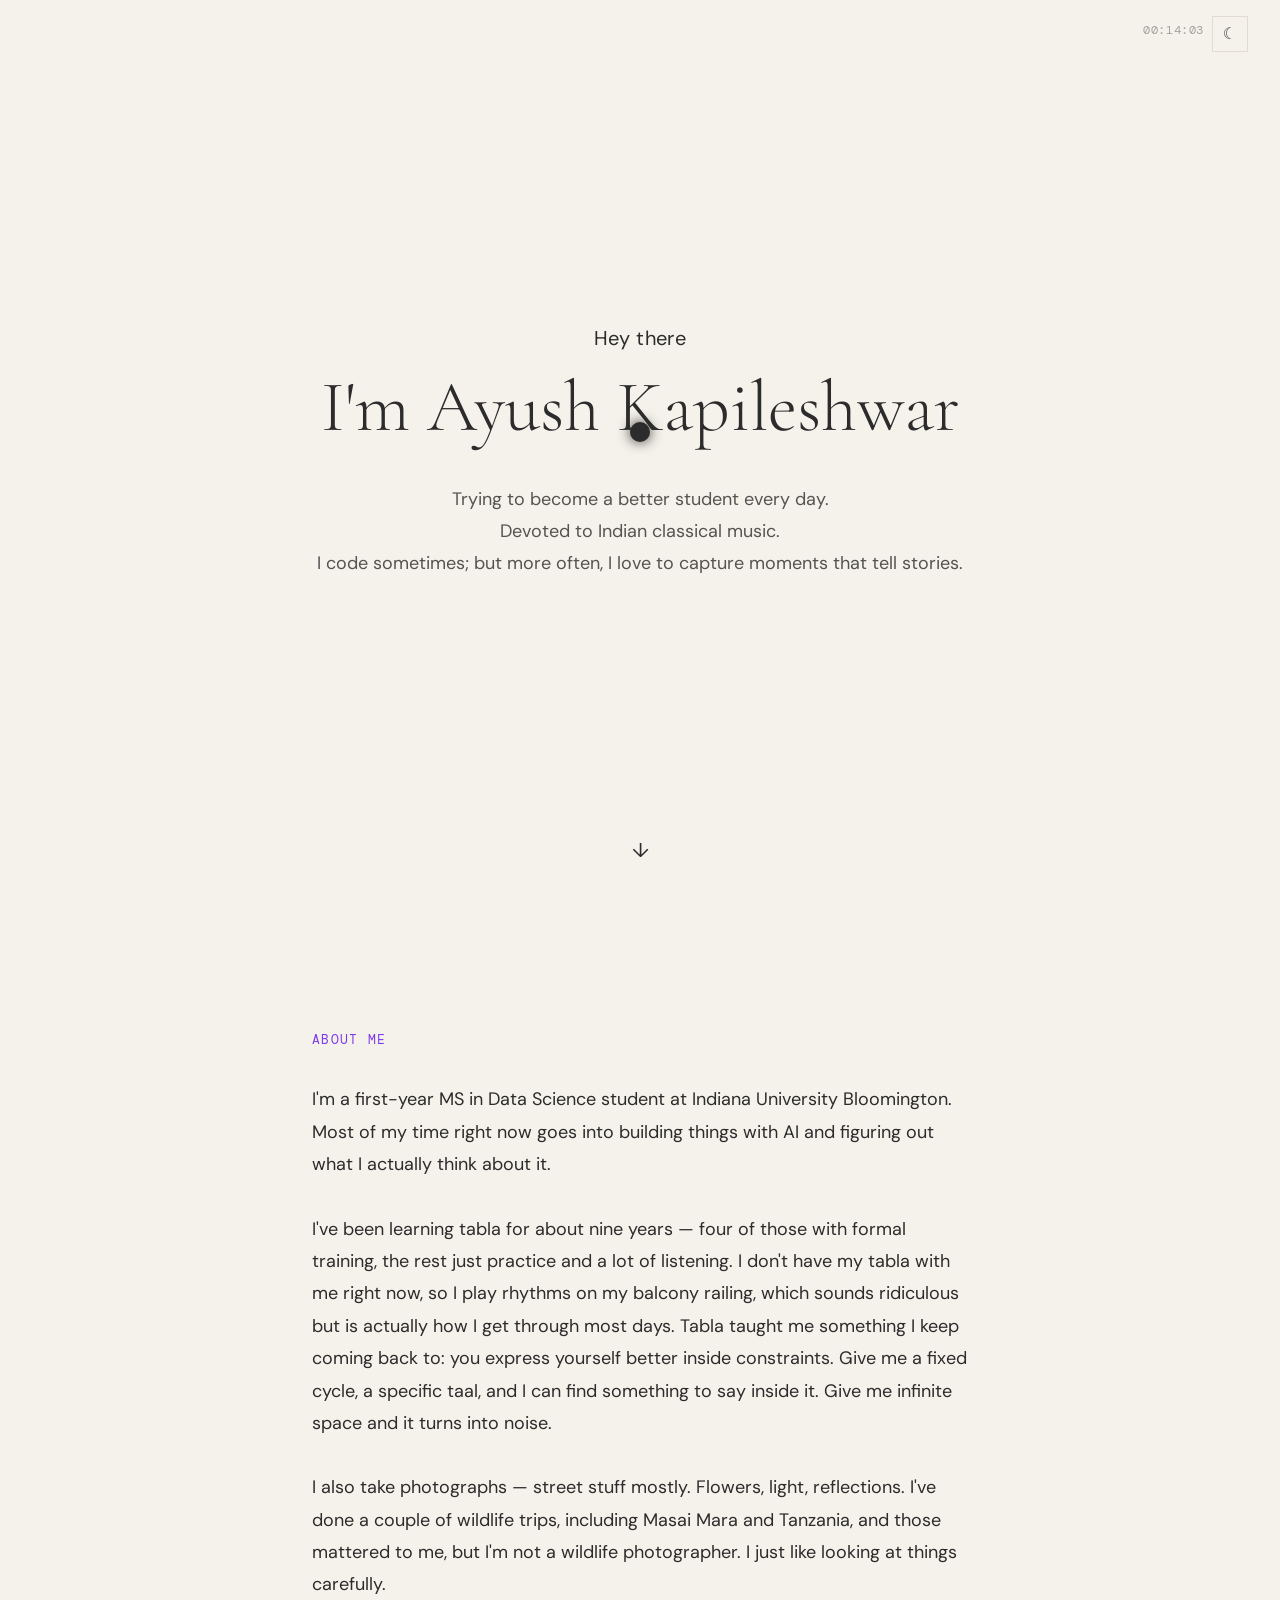
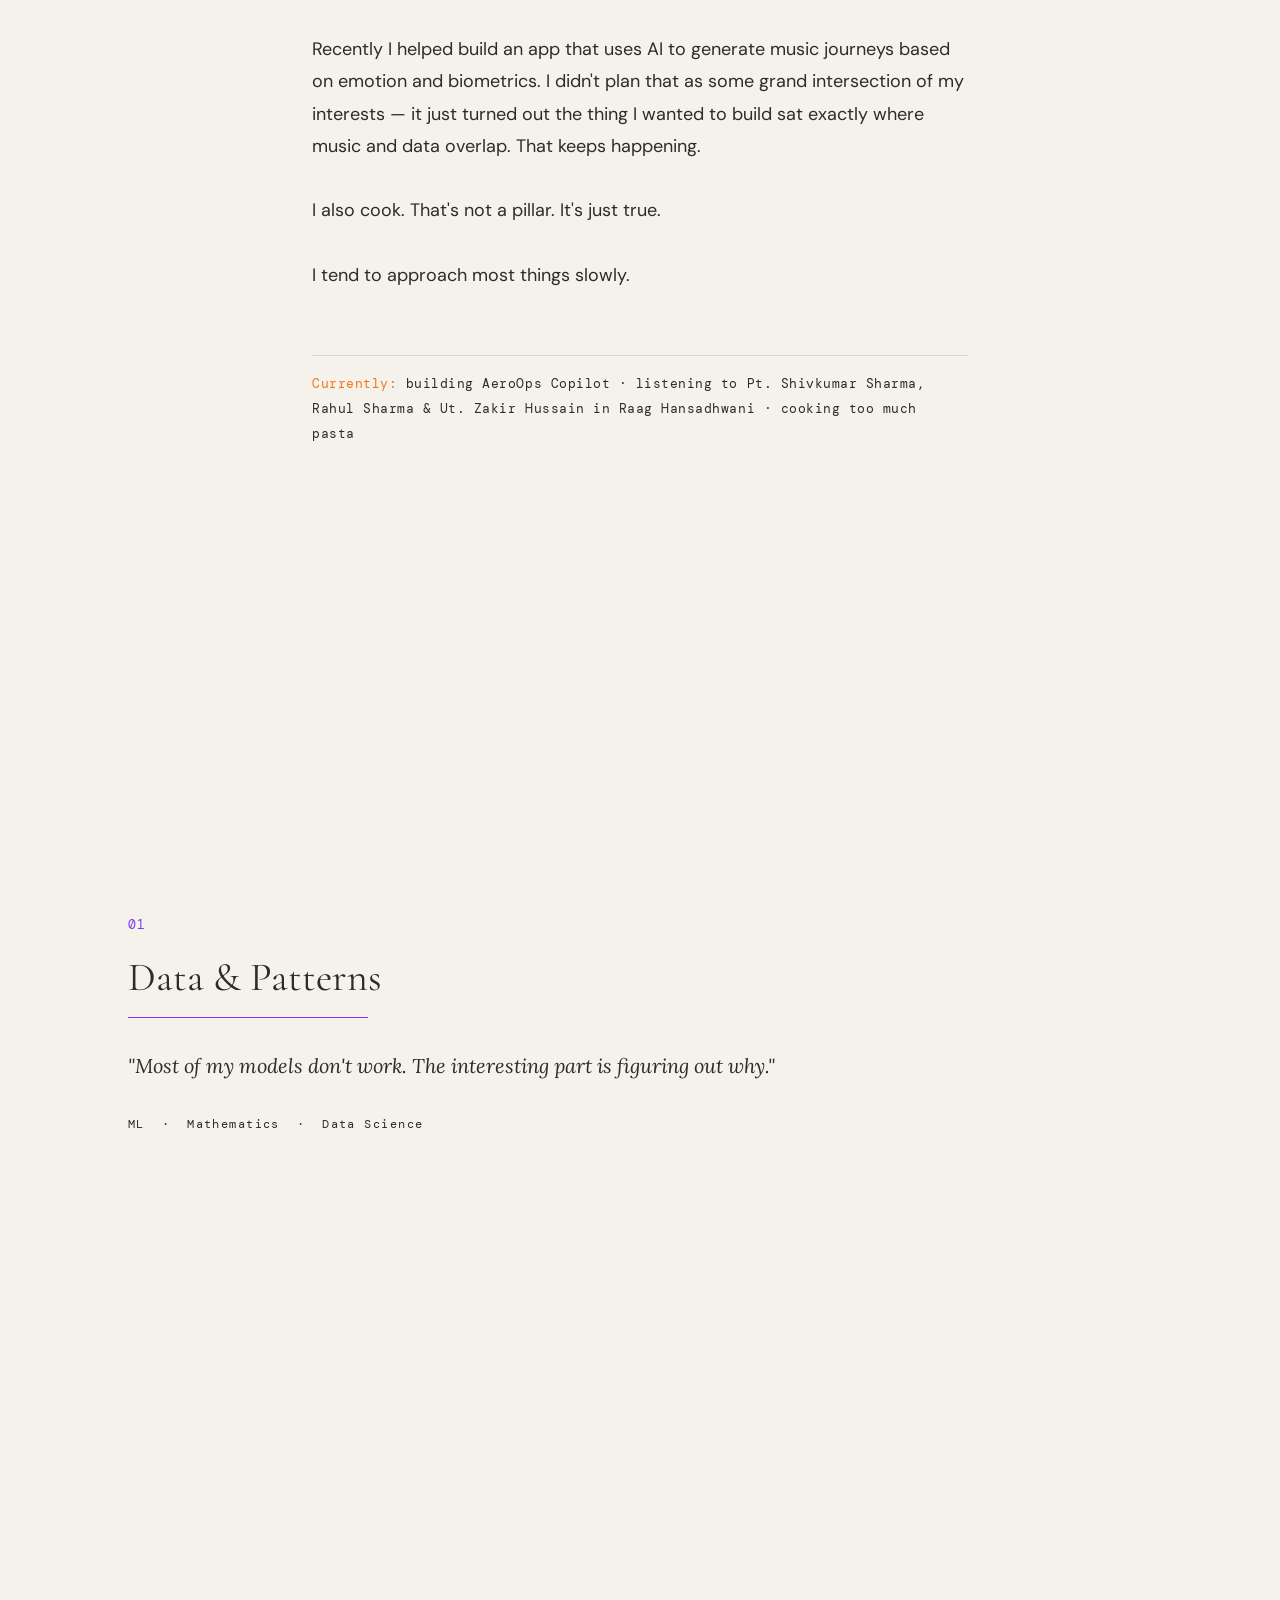
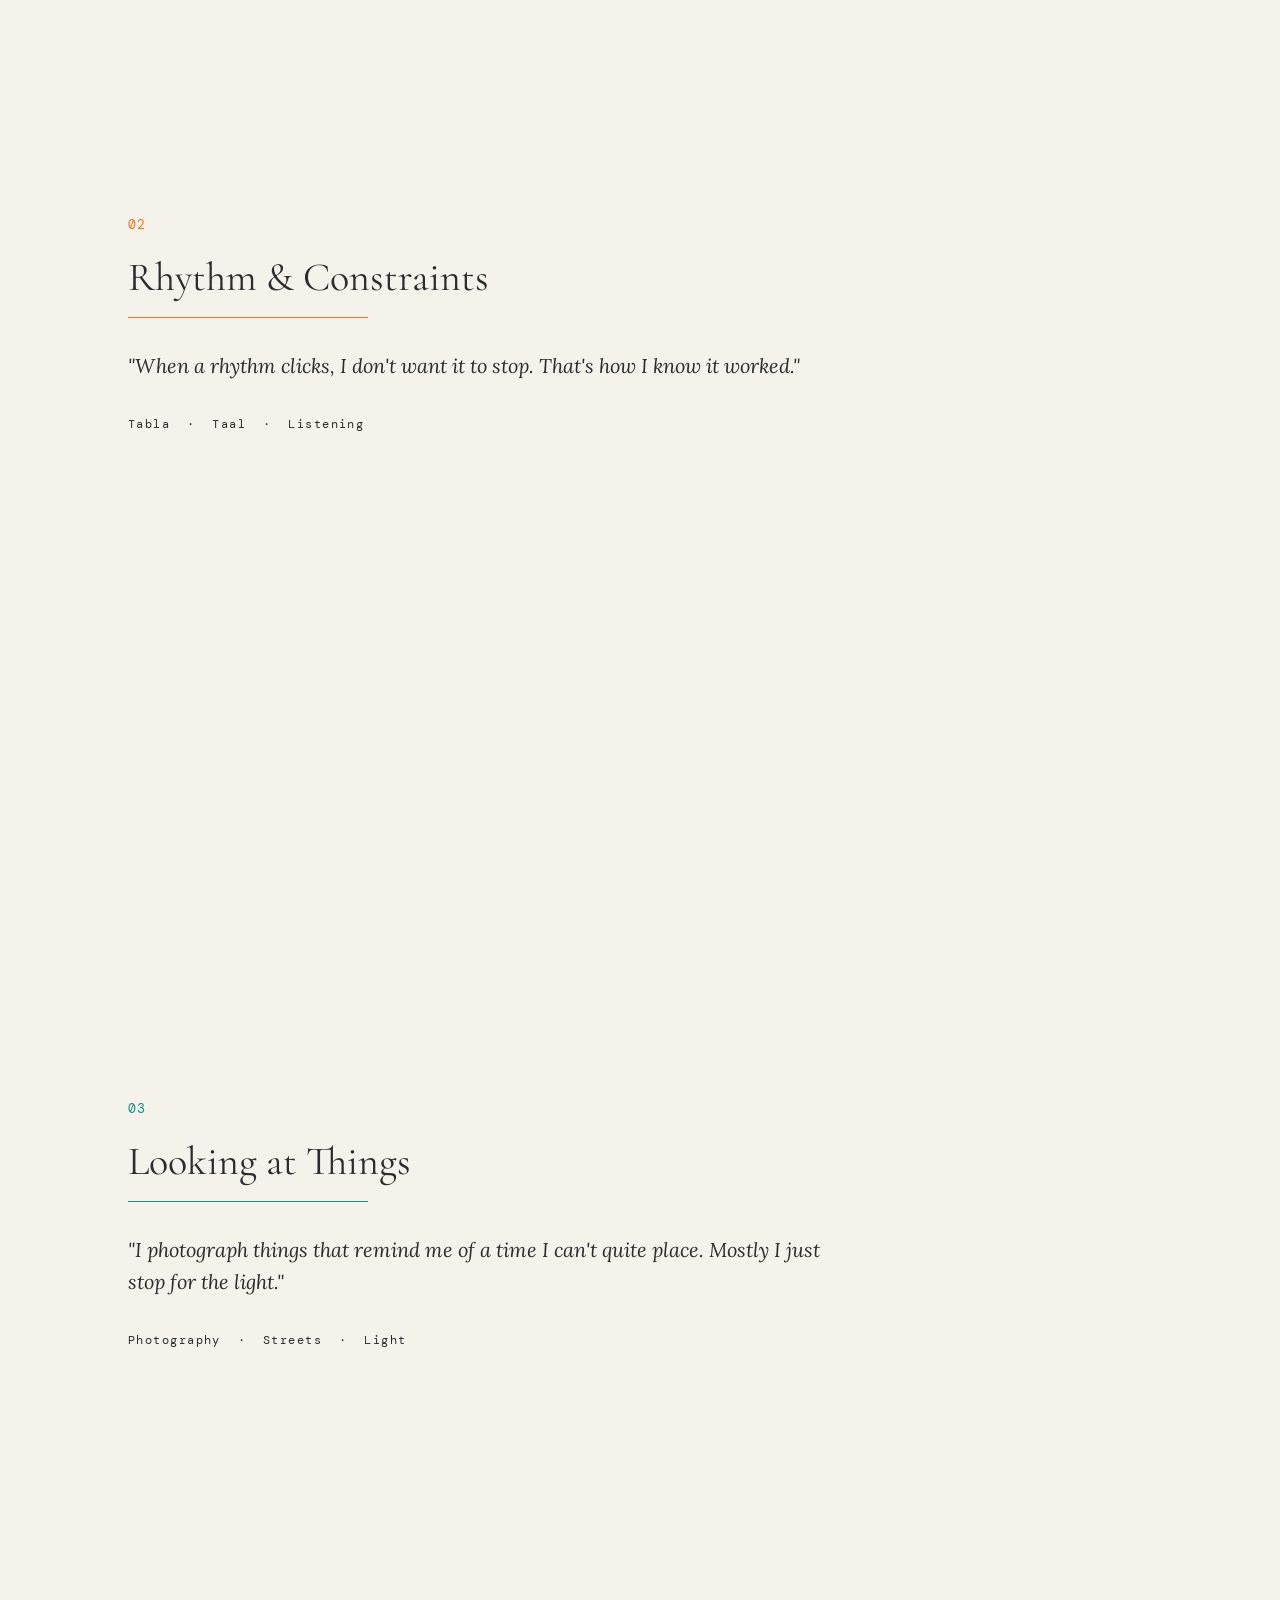
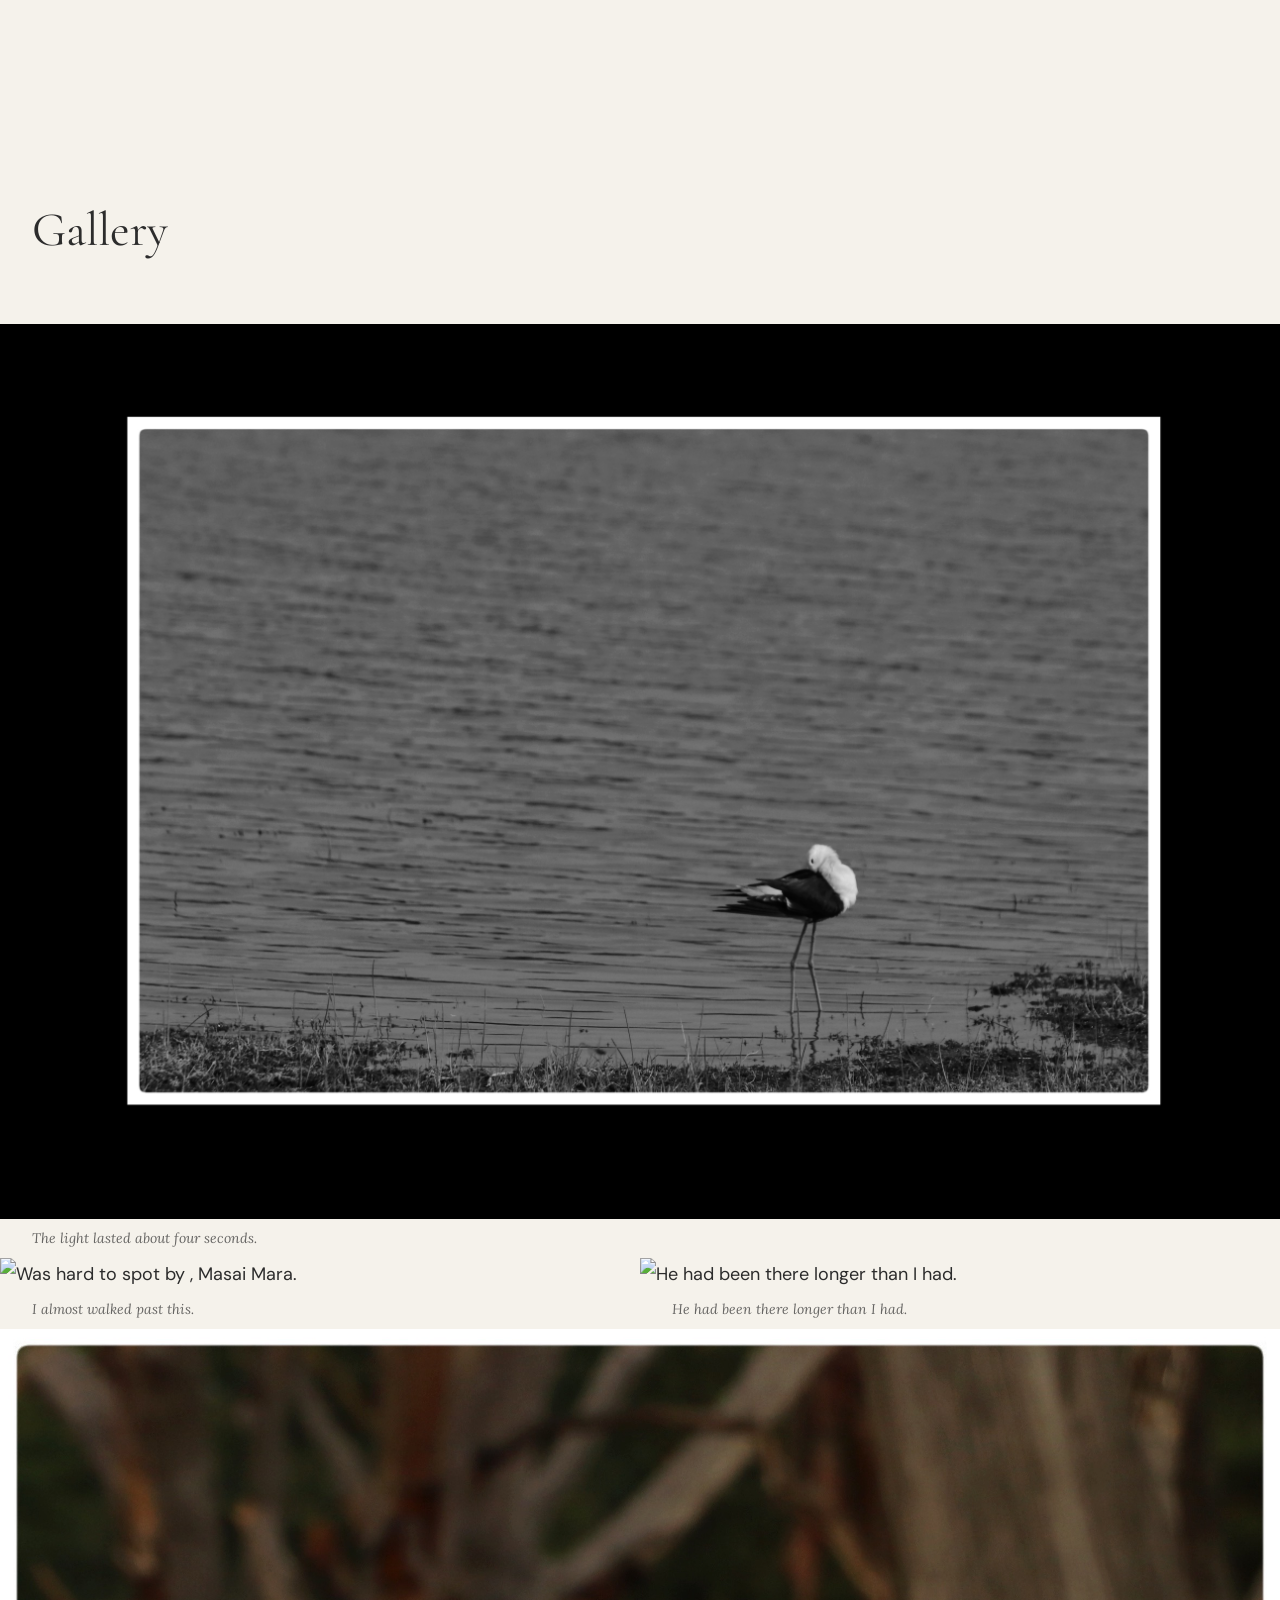
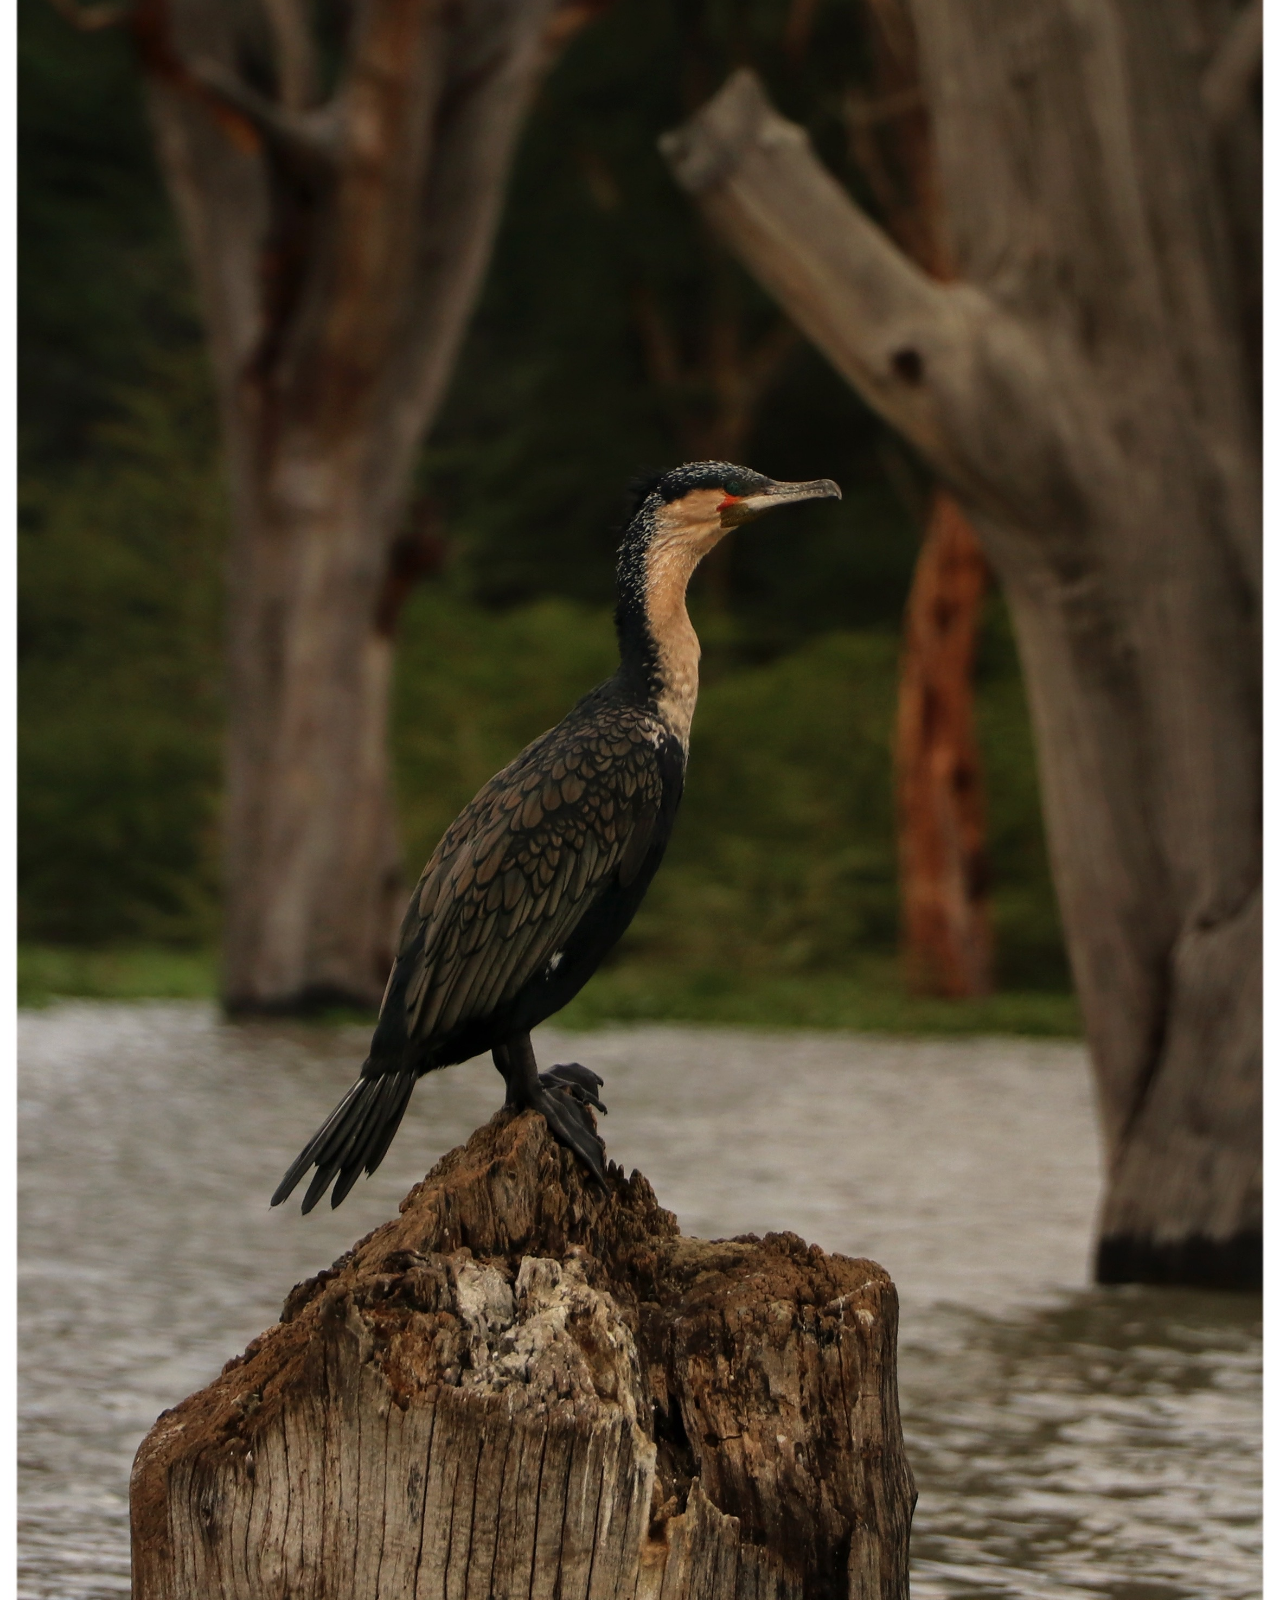
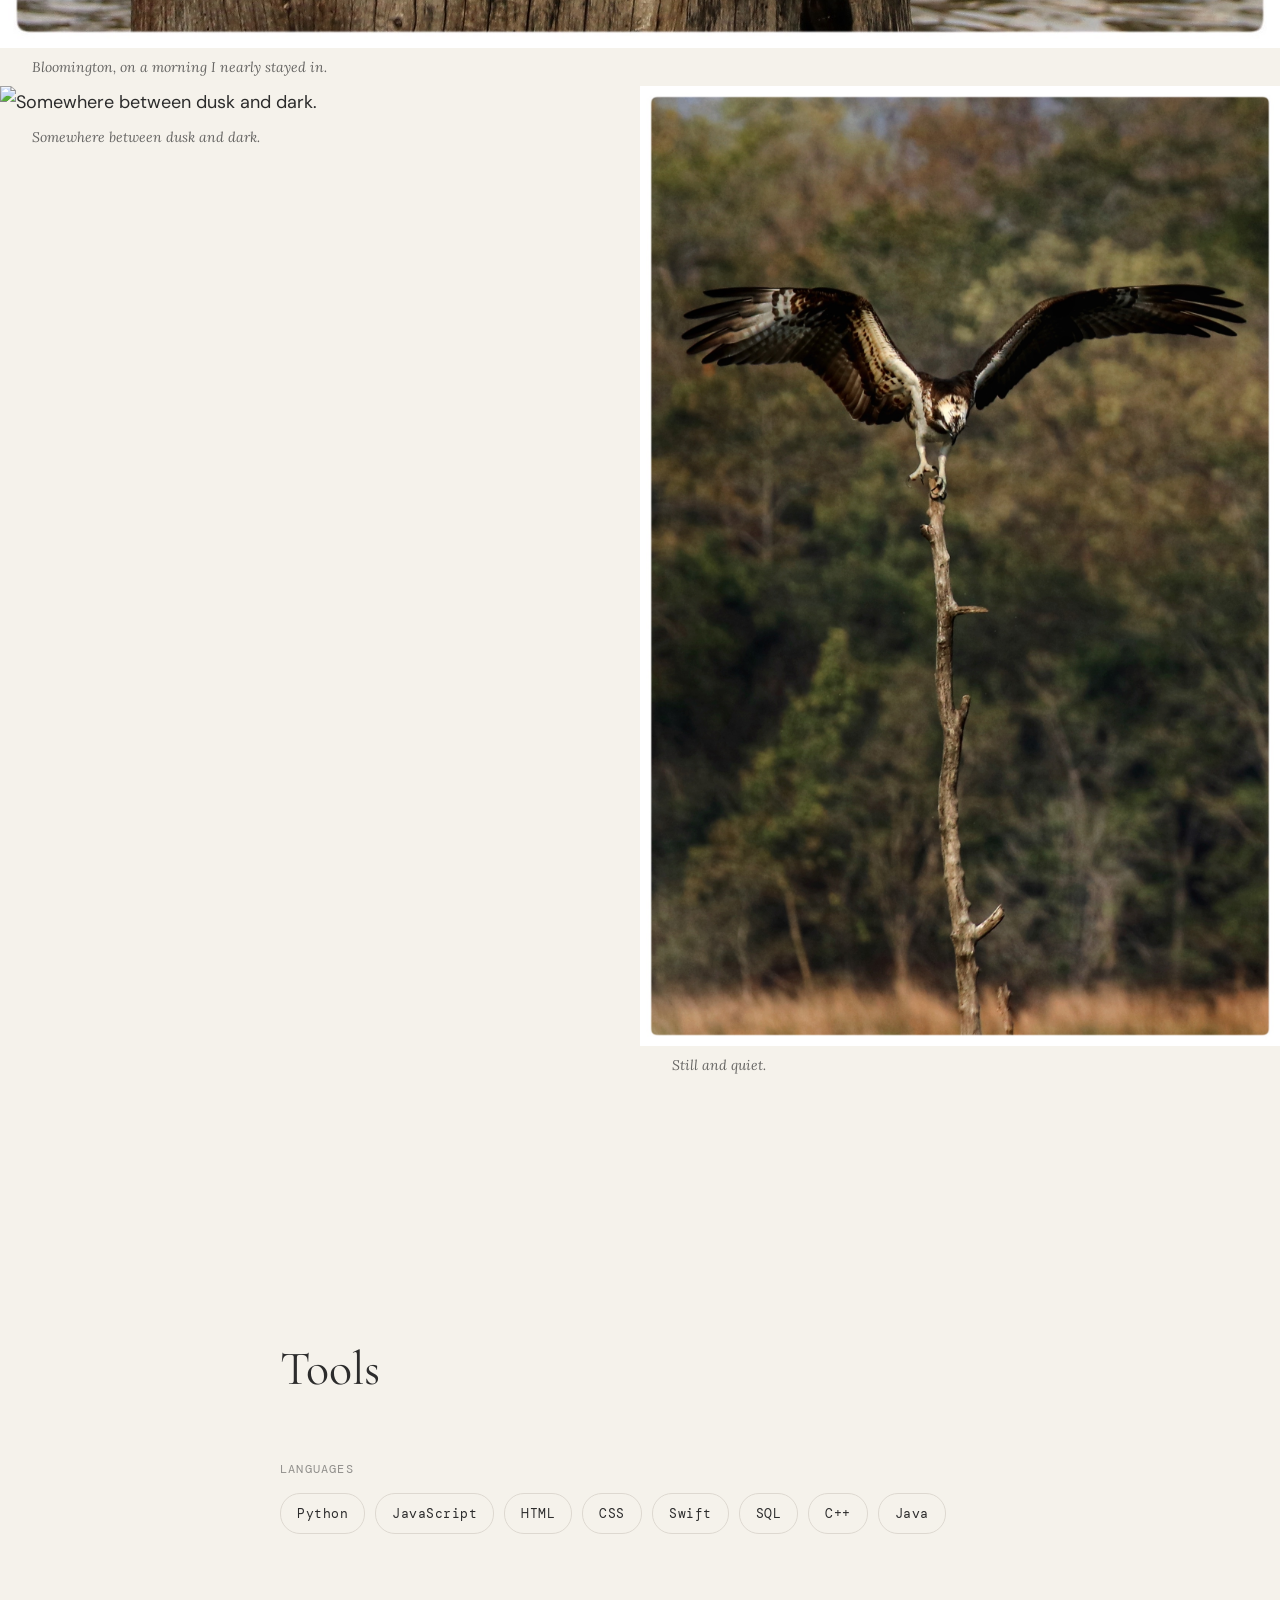
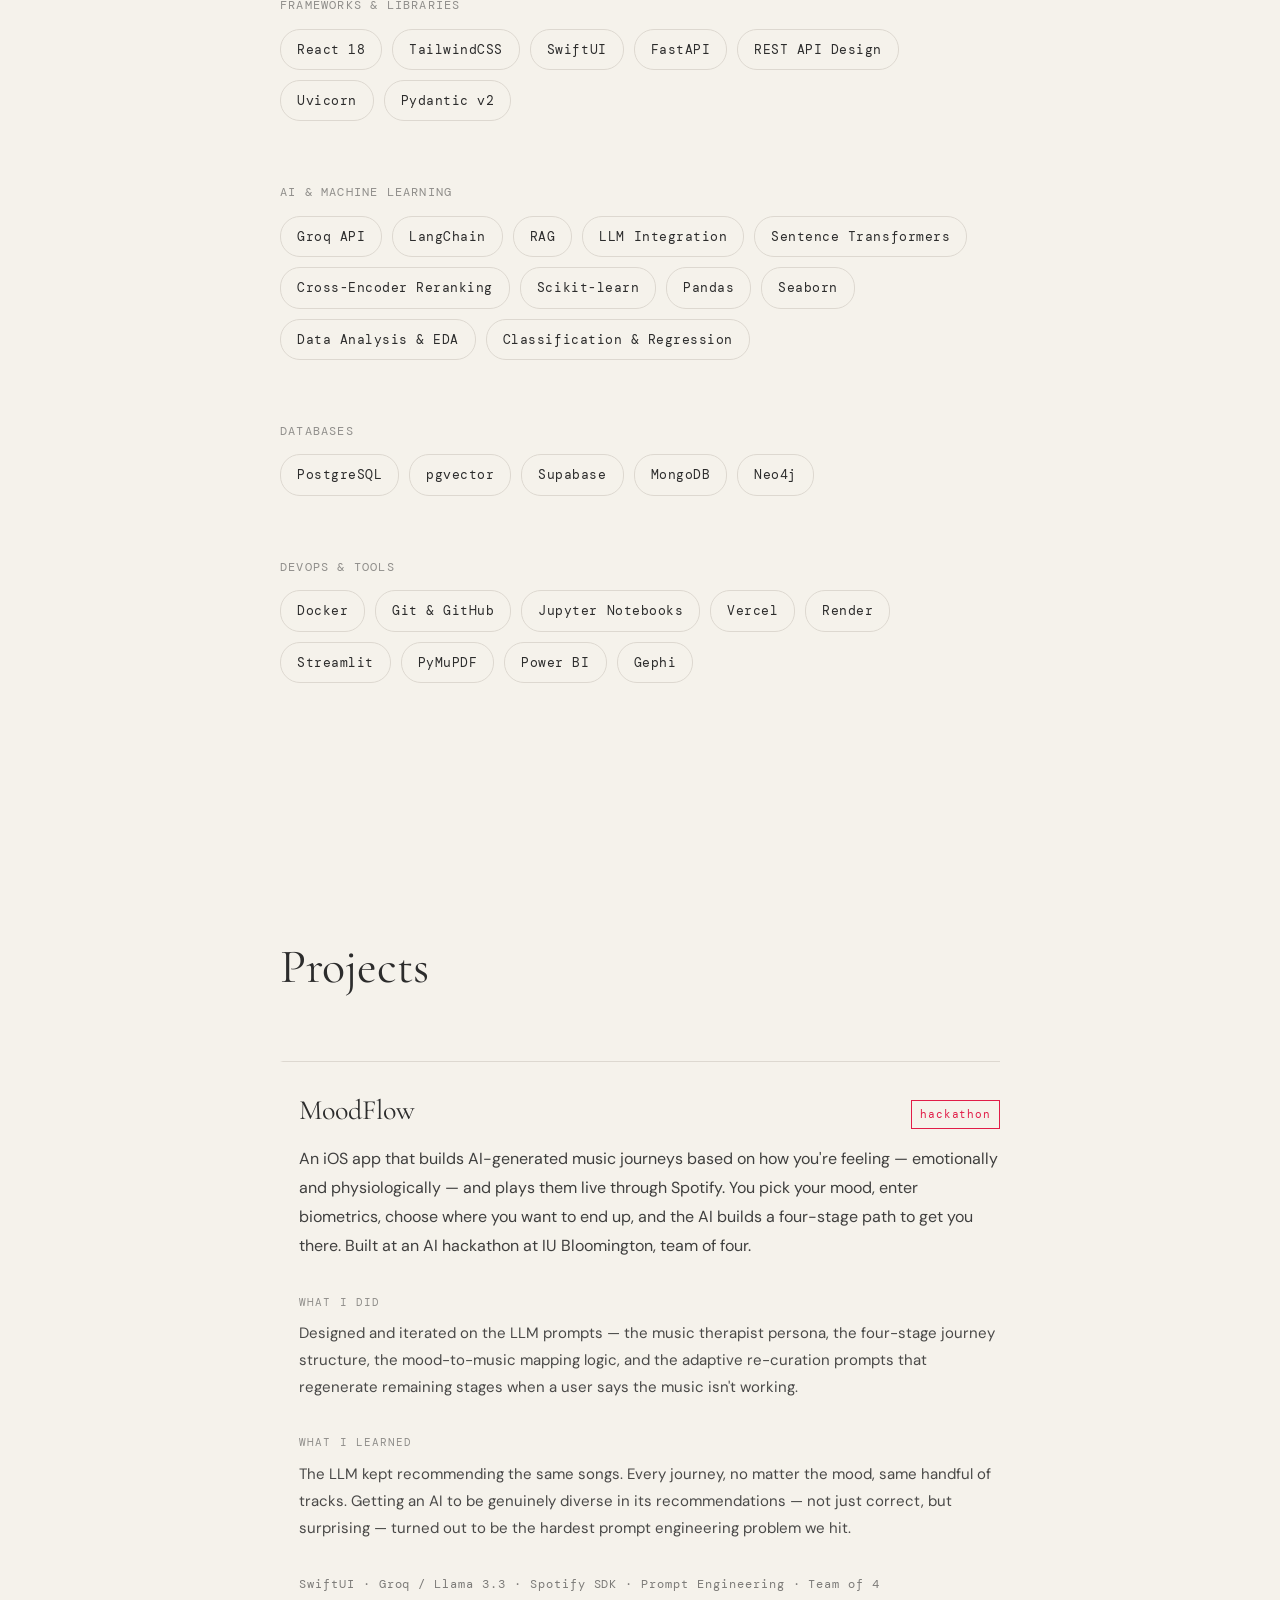
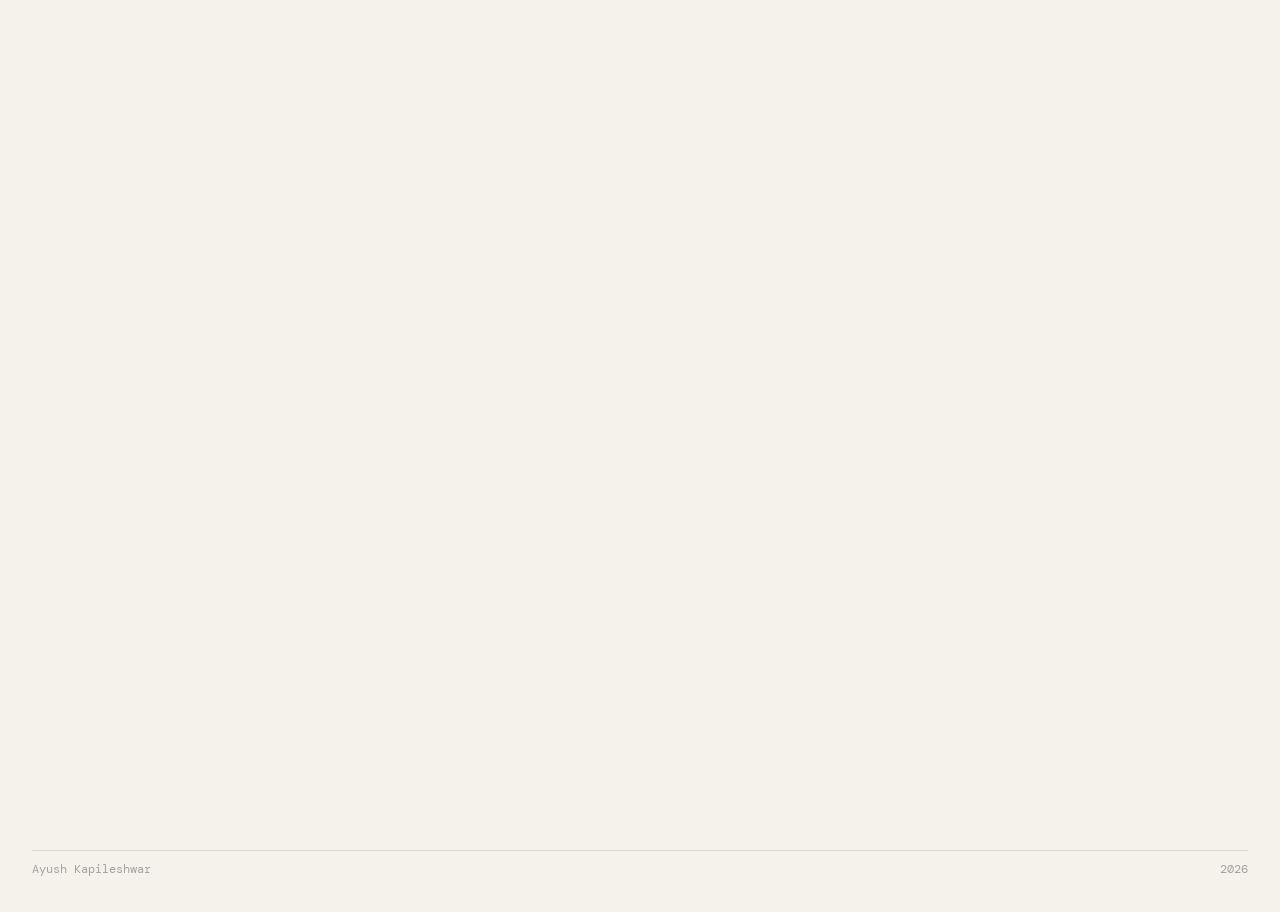
==== commit 575cfe6d: "Update image alt text for better descriptions" ====
--- a/index.html
+++ b/index.html
@@ -158,14 +158,14 @@
 
     <!-- Full-bleed 1 -->
     <figure class="photo-full-bleed photo-reveal">
-      <img src="images/IMG_0487.jpg" alt="The light lasted about four seconds." loading="lazy">
+      <img src="images/IMG_0487.jpg" alt="Few highlights from Masai Mara from Masai Mara." loading="lazy">
       <figcaption class="photo-caption-wrap caption">The light lasted about four seconds.</figcaption>
     </figure>
 
     <!-- Pair 1 -->
     <div class="photo-pair photo-reveal">
       <figure class="photo-item">
-        <img src="images/IMG_0856%202.JPG" alt="I almost walked past this." loading="lazy">
+        <img src="images/IMG_0856%202.JPG" alt="Was hard to spot by , Masai Mara." loading="lazy">
         <figcaption class="photo-caption-wrap caption">I almost walked past this.</figcaption>
       </figure>
       <figure class="photo-item">
@@ -176,7 +176,7 @@
 
     <!-- Full-bleed 2 -->
     <figure class="photo-full-bleed photo-reveal">
-      <img src="images/IMG_1435.JPG" alt="Bloomington, on a morning I nearly stayed in." loading="lazy">
+      <img src="images/IMG_1435.JPG" alt="Exploring Lake Naivasha." loading="lazy">
       <figcaption class="photo-caption-wrap caption">Bloomington, on a morning I nearly stayed in.</figcaption>
     </figure>
 
@@ -187,7 +187,7 @@
         <figcaption class="photo-caption-wrap caption">Somewhere between dusk and dark.</figcaption>
       </figure>
       <figure class="photo-item">
-        <img src="images/Snapseed.jpeg" alt="Still and quiet." loading="lazy">
+        <img src="images/Snapseed.jpeg" alt="A beast with feathers of Strength - Pench, India." loading="lazy">
         <figcaption class="photo-caption-wrap caption">Still and quiet.</figcaption>
       </figure>
     </div>
--- a/css/layout.css
+++ b/css/layout.css
@@ -207,7 +207,6 @@
 
 .photo-full-bleed {
   width: 100%;
-  height: 85vh;
   overflow: hidden;
   position: relative;
 }
@@ -215,8 +214,8 @@
 .photo-full-bleed .photo-placeholder,
 .photo-full-bleed img {
   width: 100%;
-  height: 100%;
-  object-fit: cover;
+  height: auto;
+  display: block;
 }
 
 .photo-pair {
@@ -226,7 +225,6 @@
 }
 
 .photo-pair .photo-item {
-  height: 60vh;
   overflow: hidden;
   position: relative;
 }
@@ -242,8 +240,8 @@
 .photo-placeholder,
 .photo-item img {
   width: 100%;
-  height: 100%;
-  object-fit: cover;
+  height: auto;
+  display: block;
 }
 
 .photo-caption-wrap {
@@ -630,10 +628,6 @@
     grid-template-columns: 1fr;
   }
 
-  .photo-pair .photo-item {
-    height: 60vh;
-  }
-
   .photo-solo {
     width: 100%;
   }
@@ -665,17 +659,8 @@
     font-size: 28px;
   }
 
-  .photo-full-bleed {
-    height: 60vh;
-  }
-
-  .photo-pair .photo-item {
-    height: 50vh;
-  }
-
   .photo-solo {
     width: 100%;
-    height: 50vh;
   }
 
   #tools {
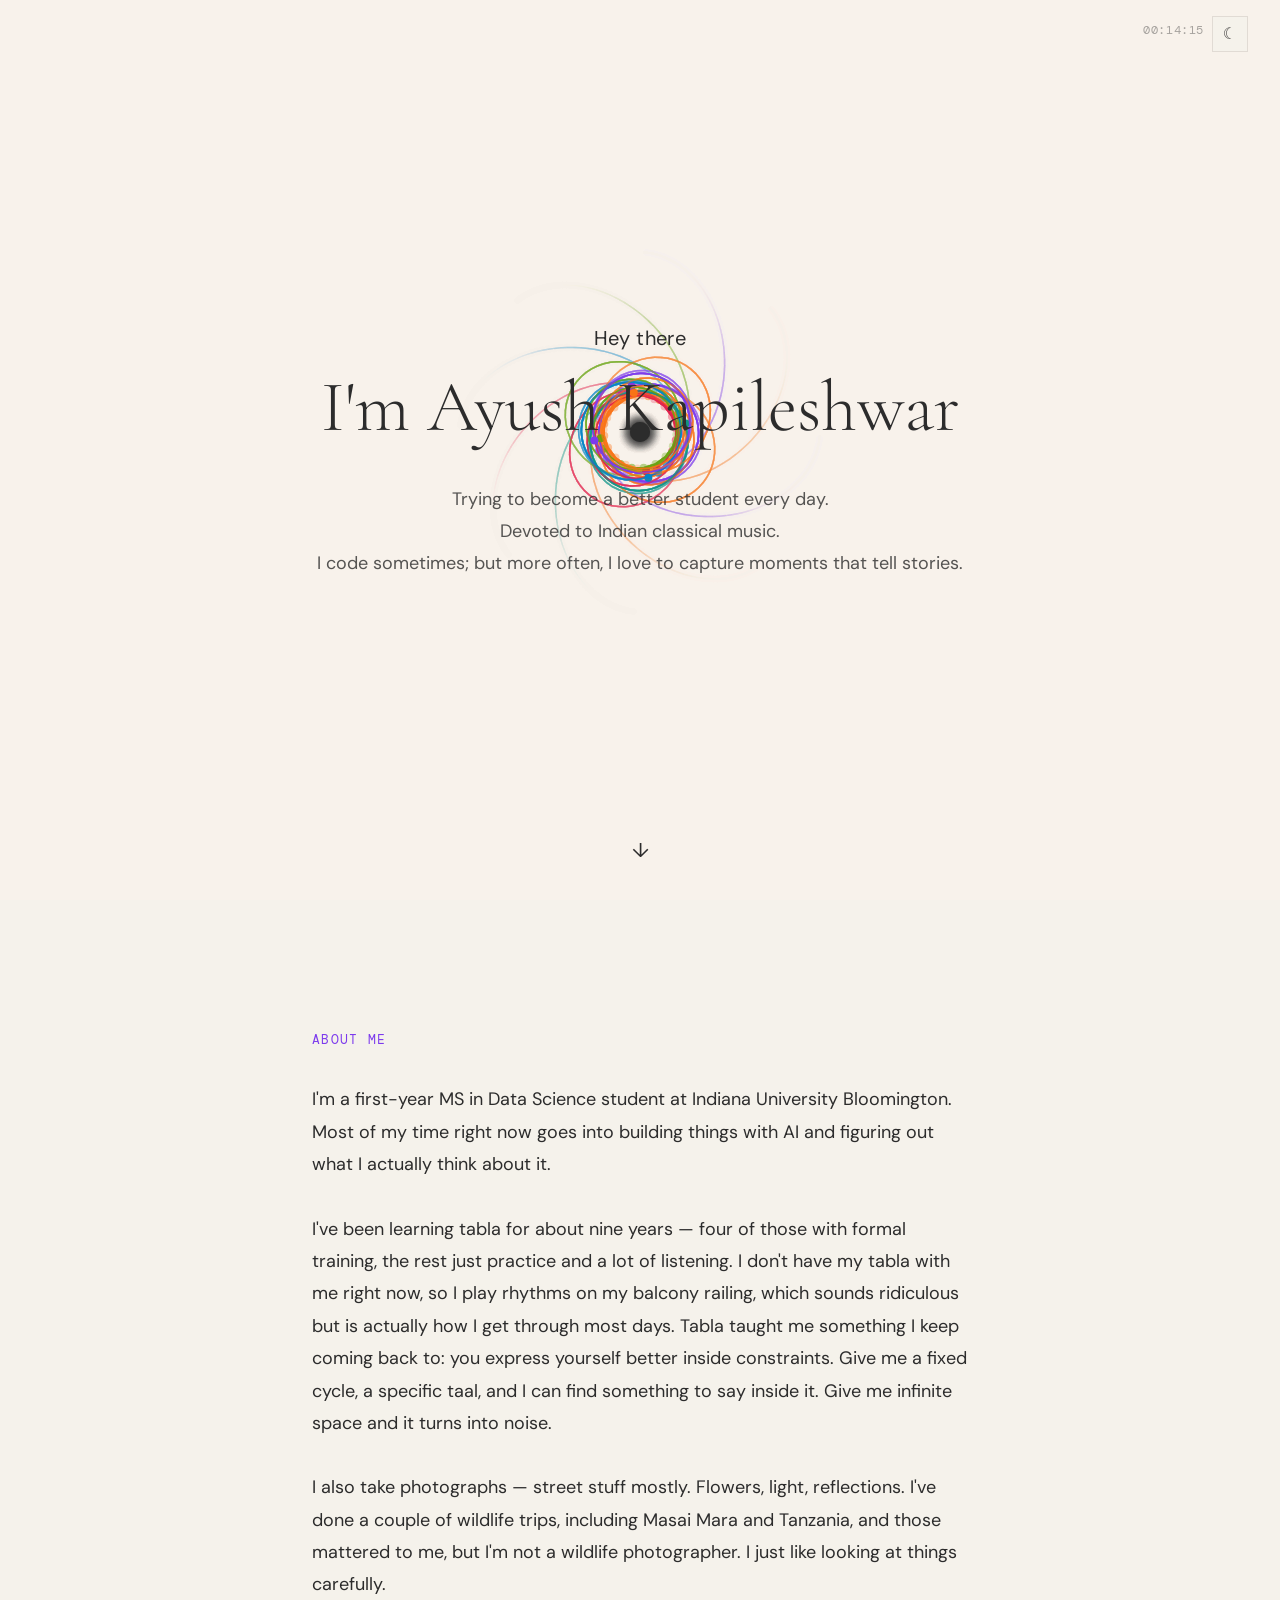
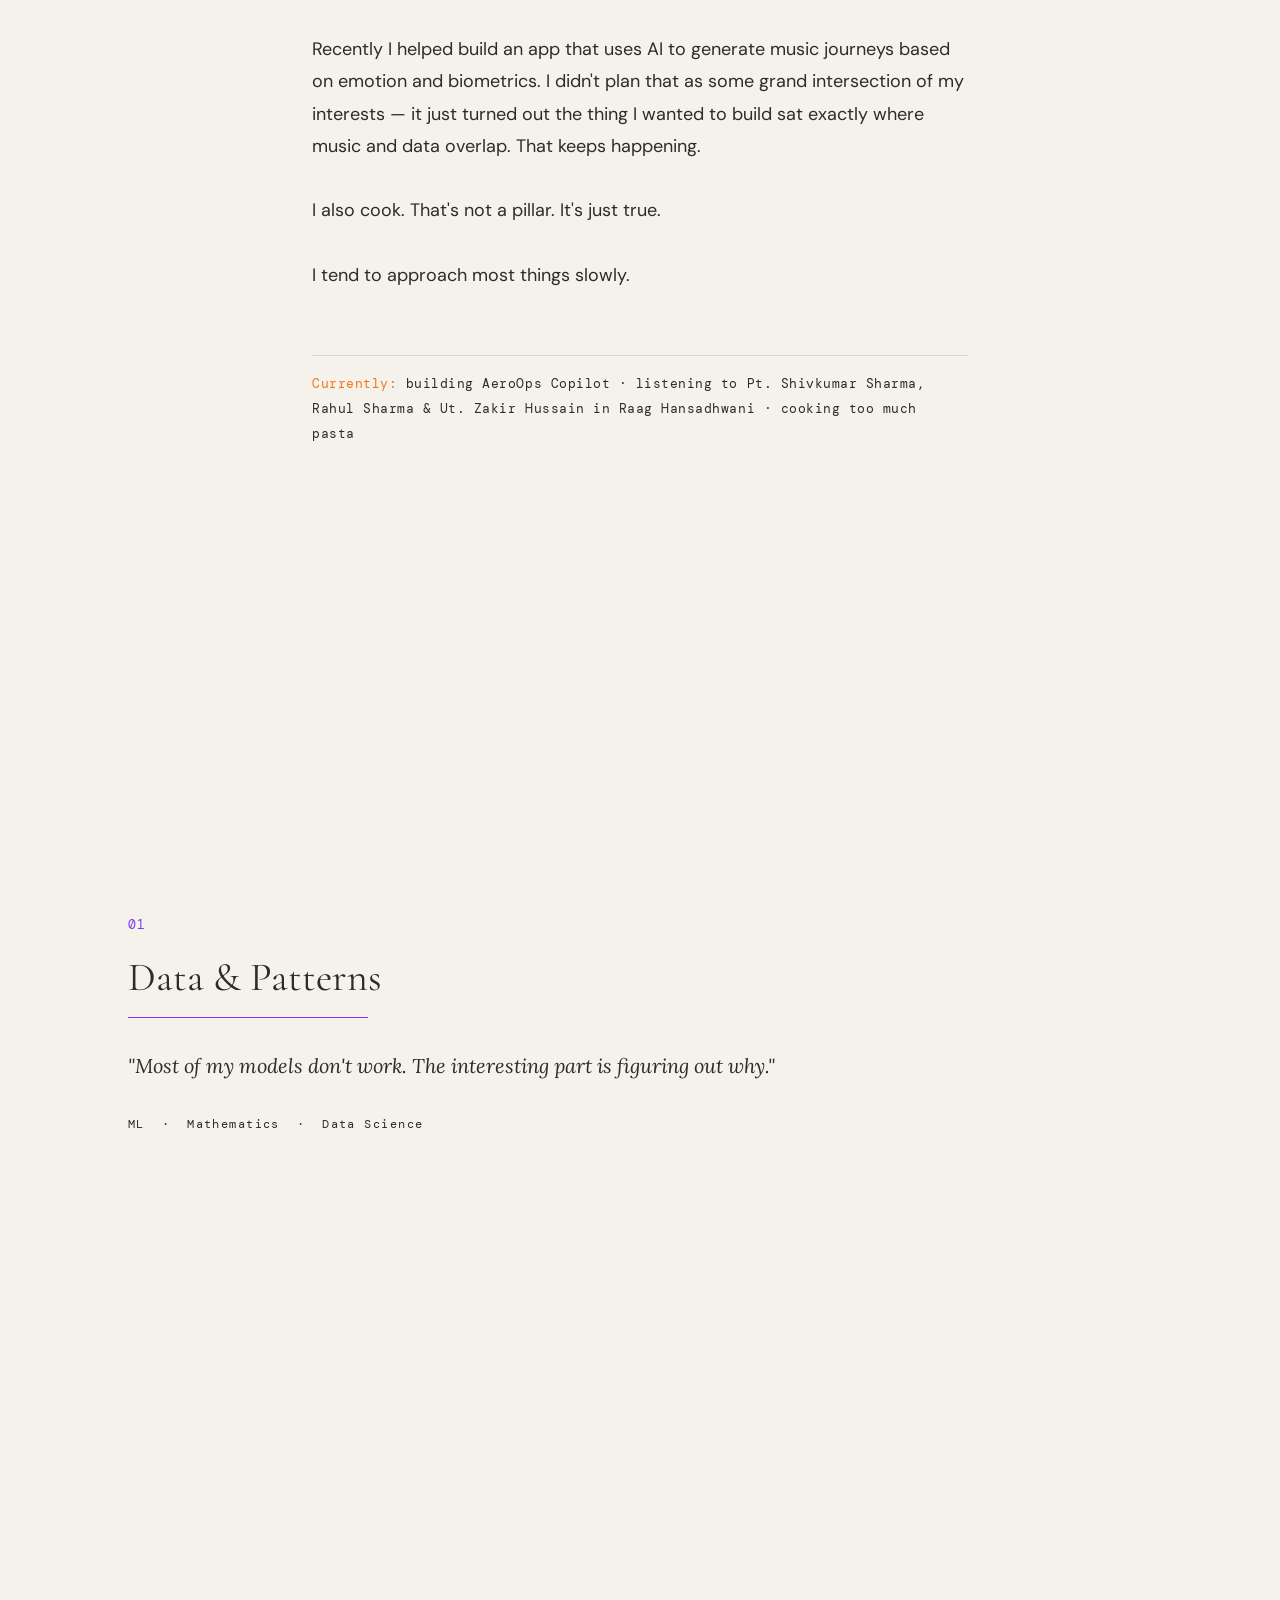
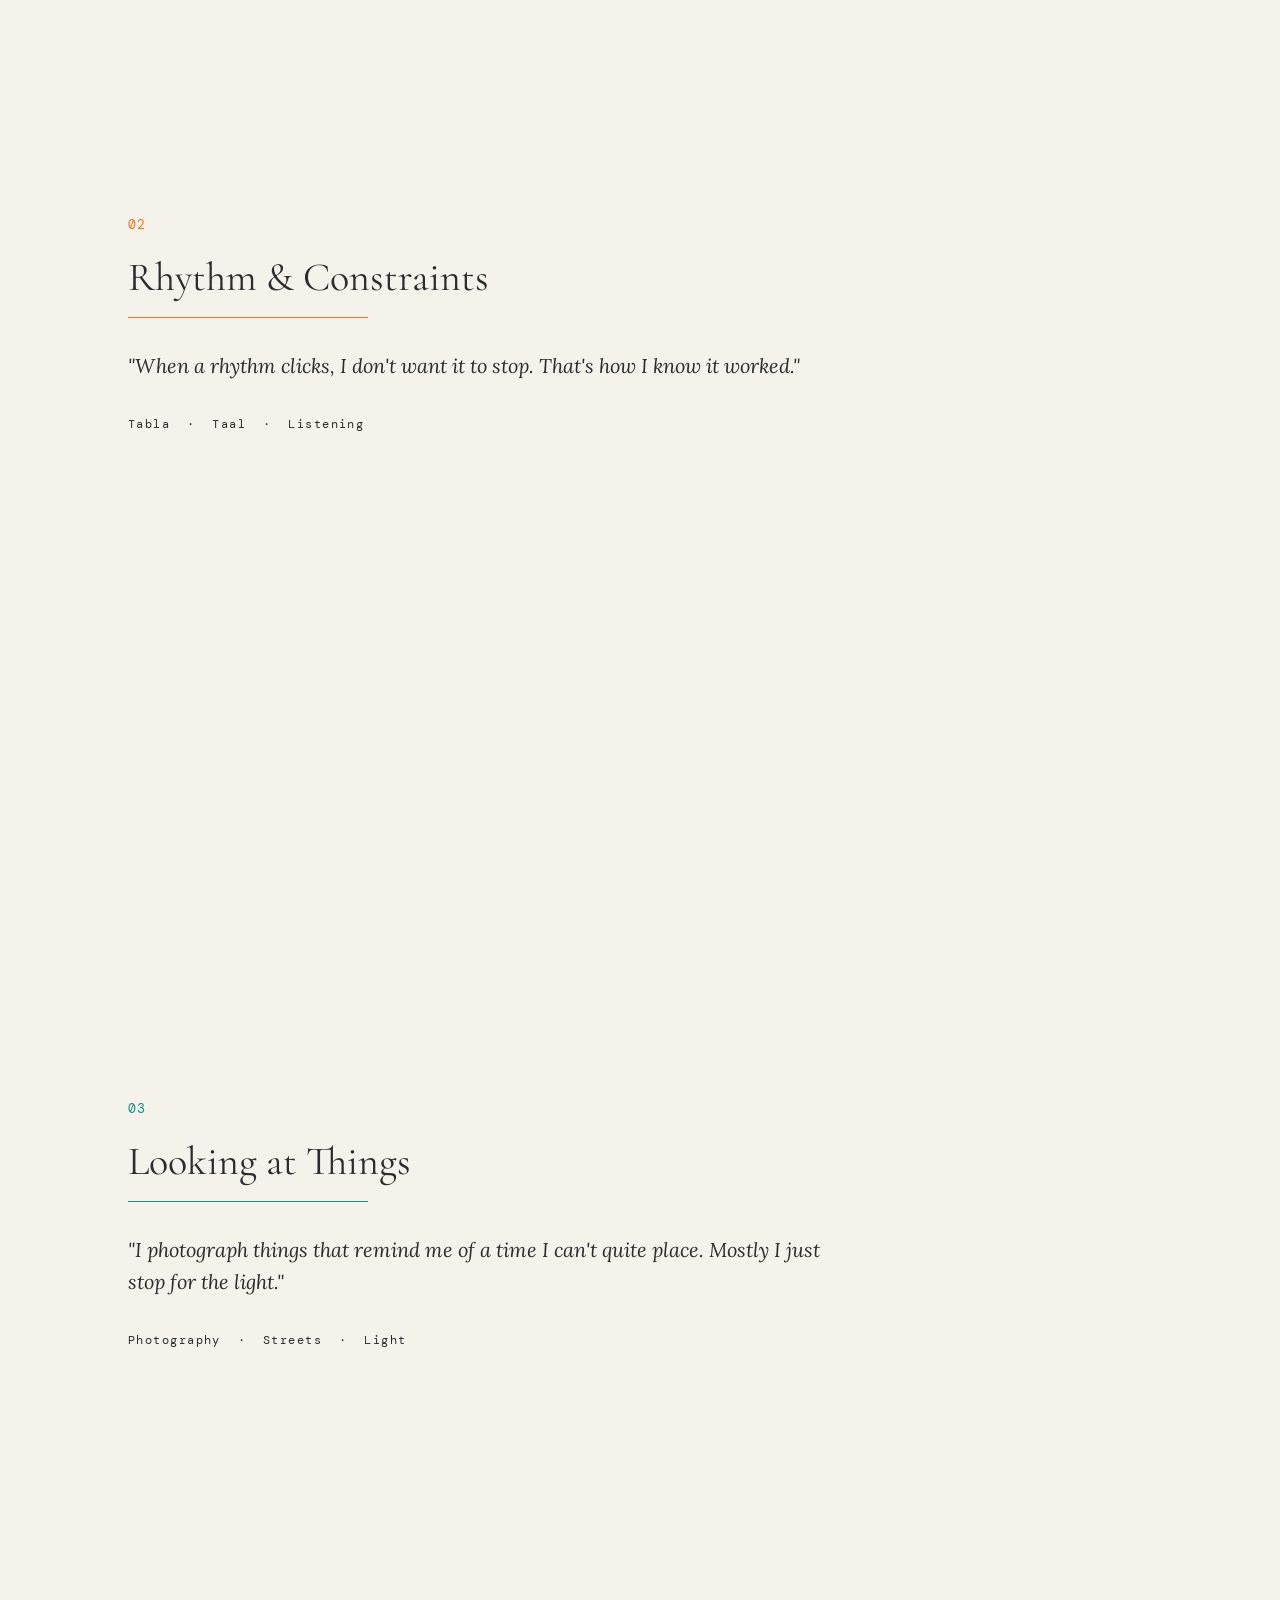
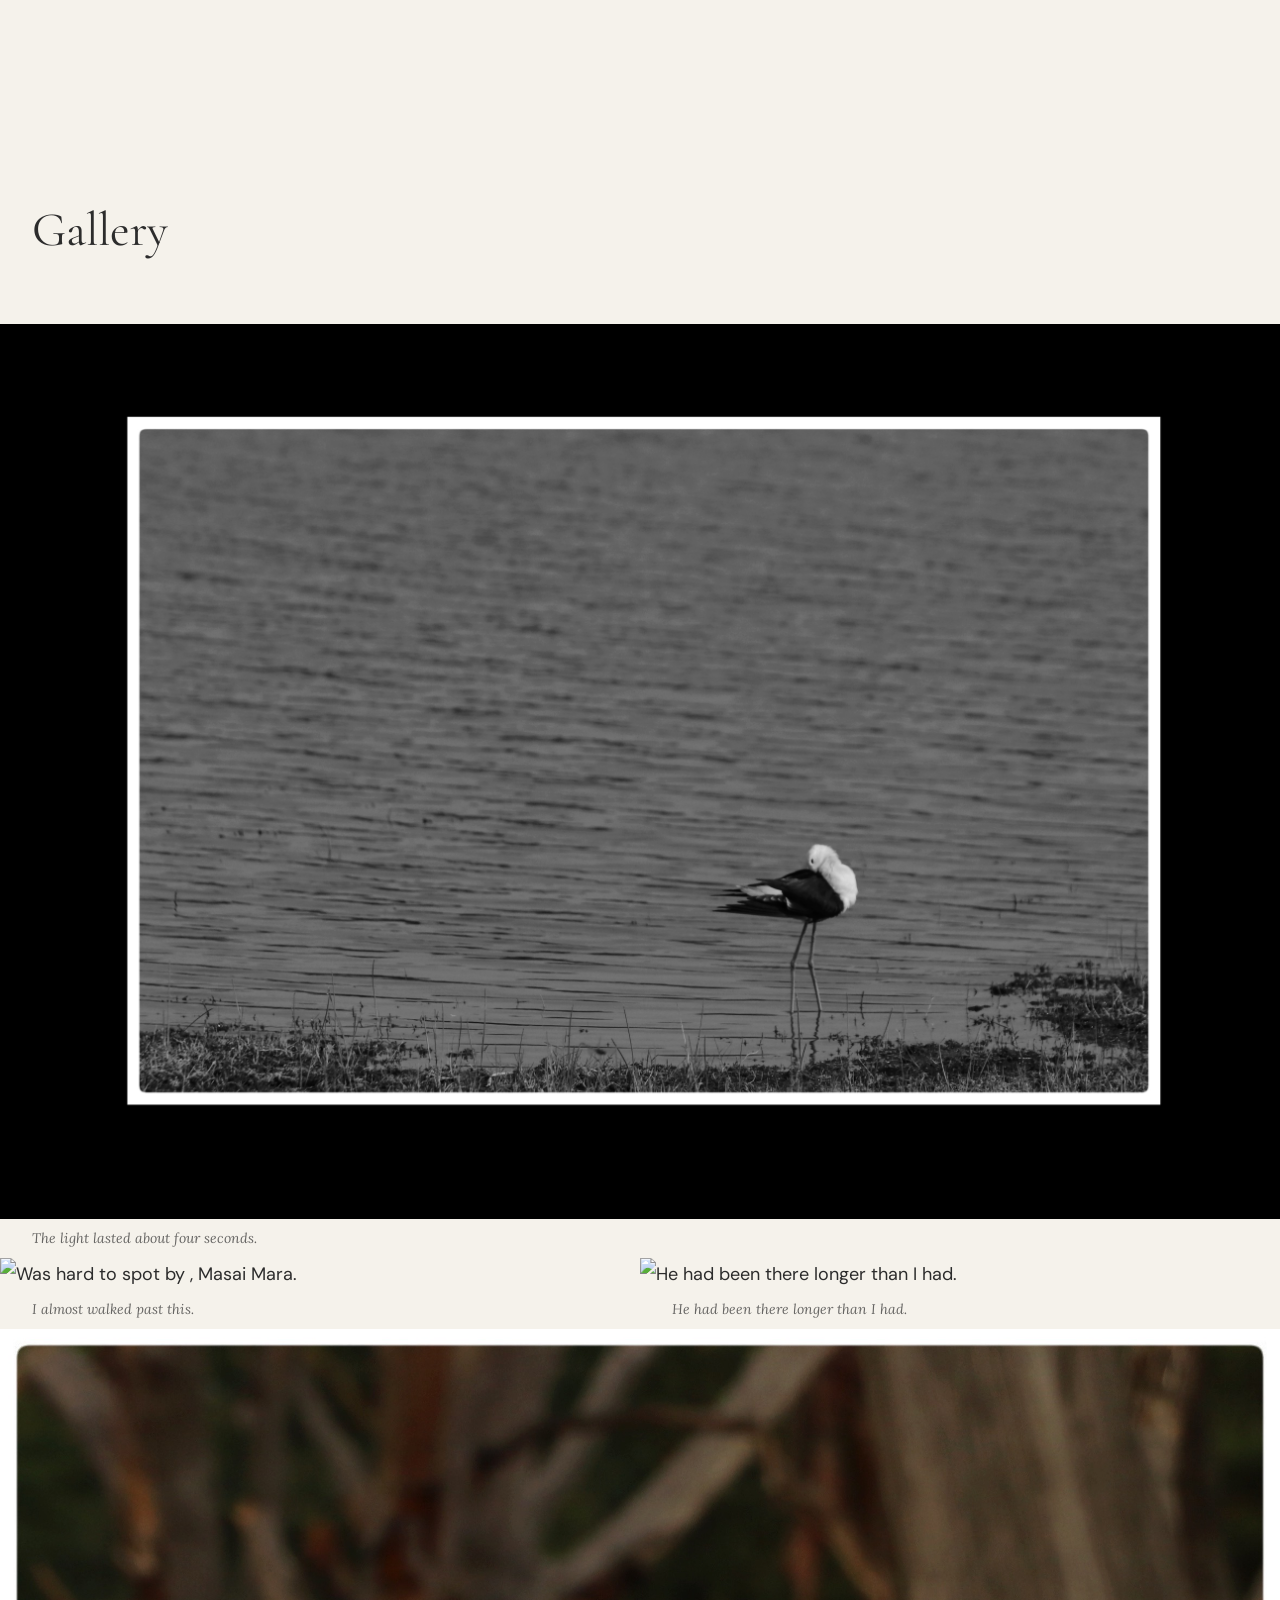
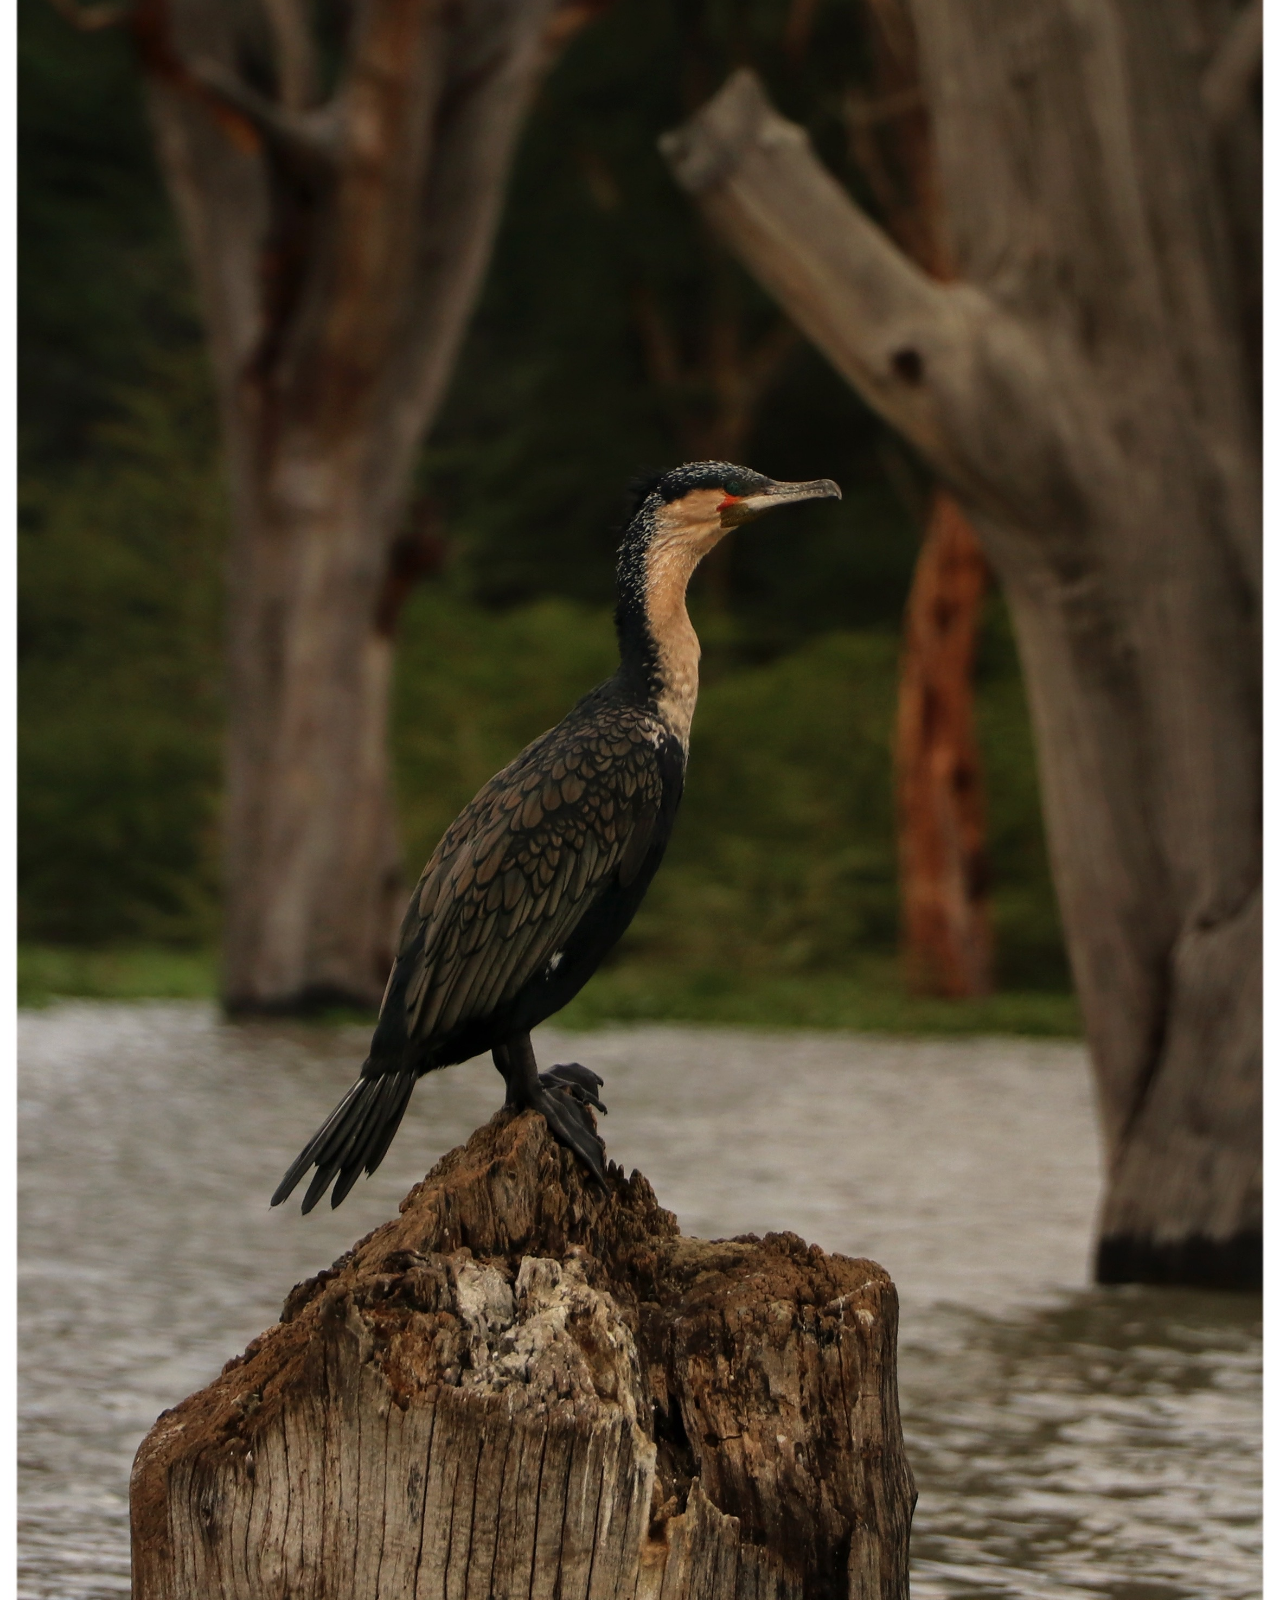
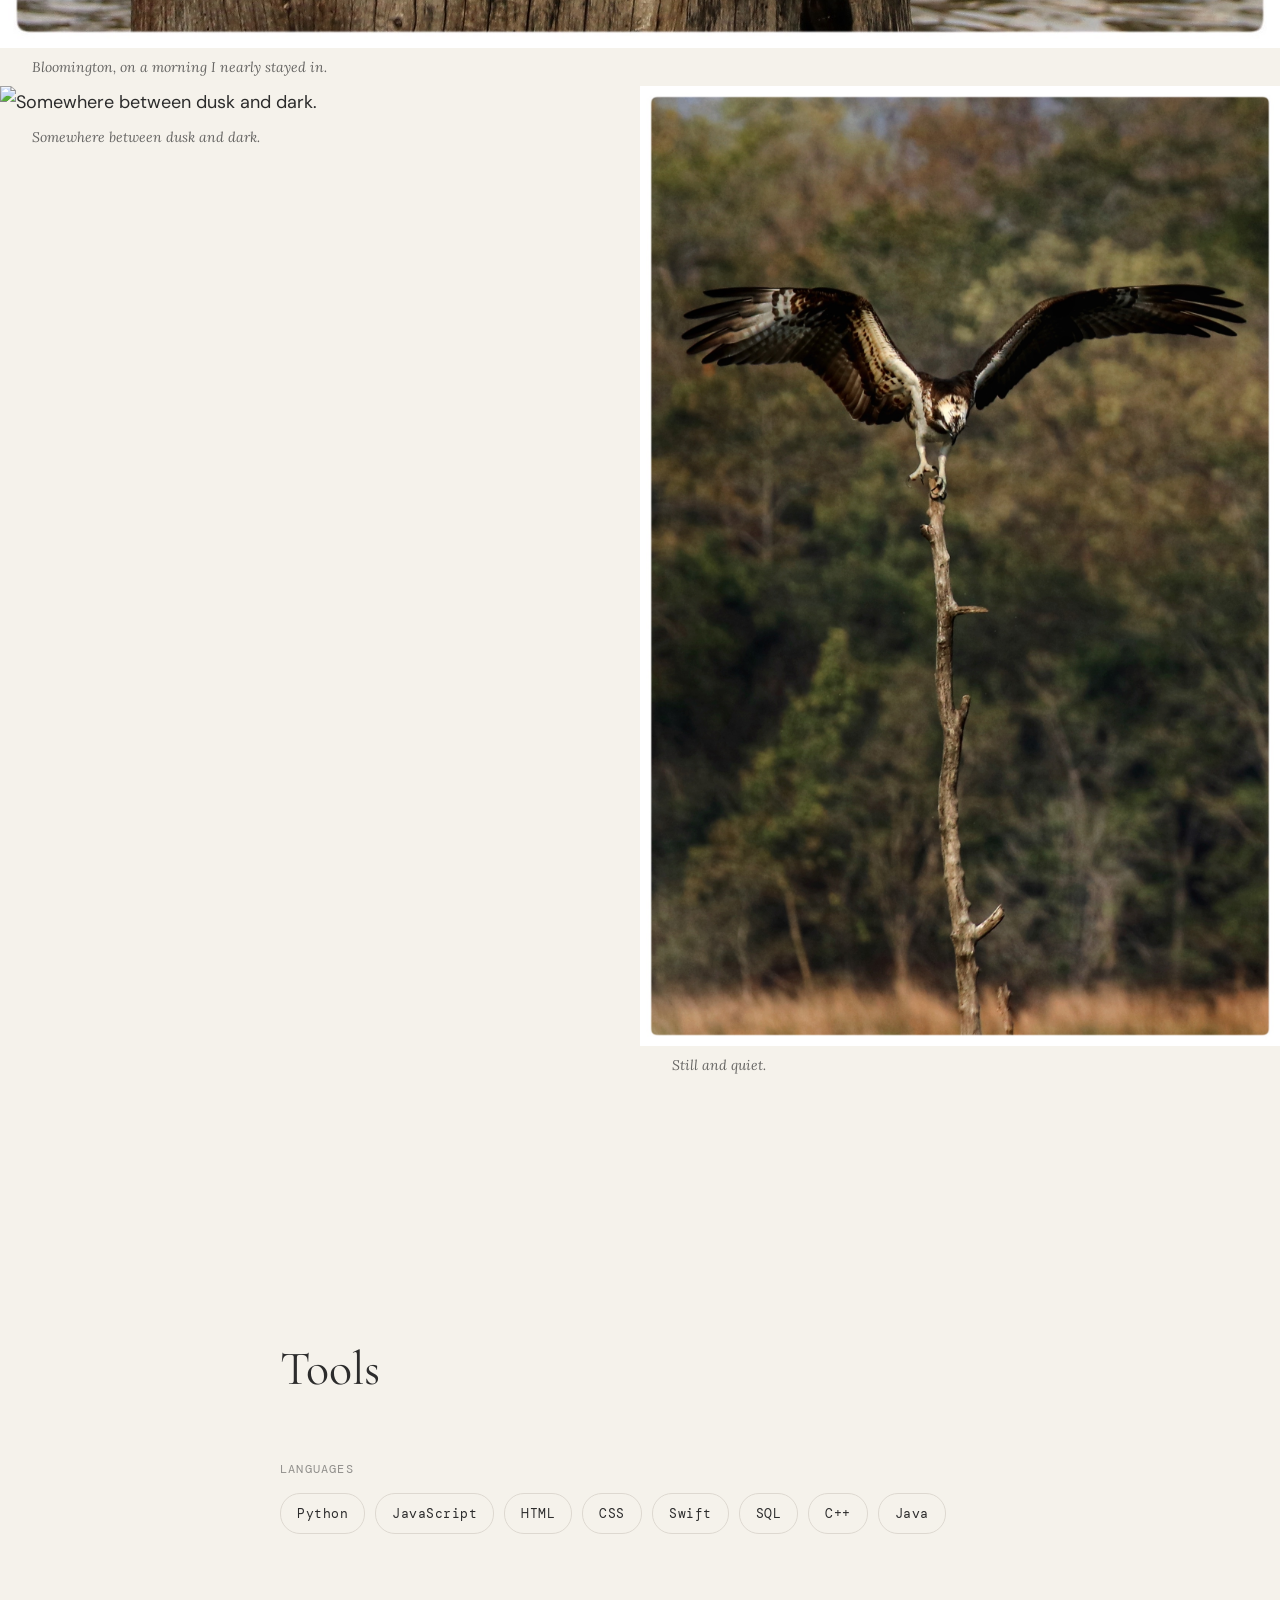
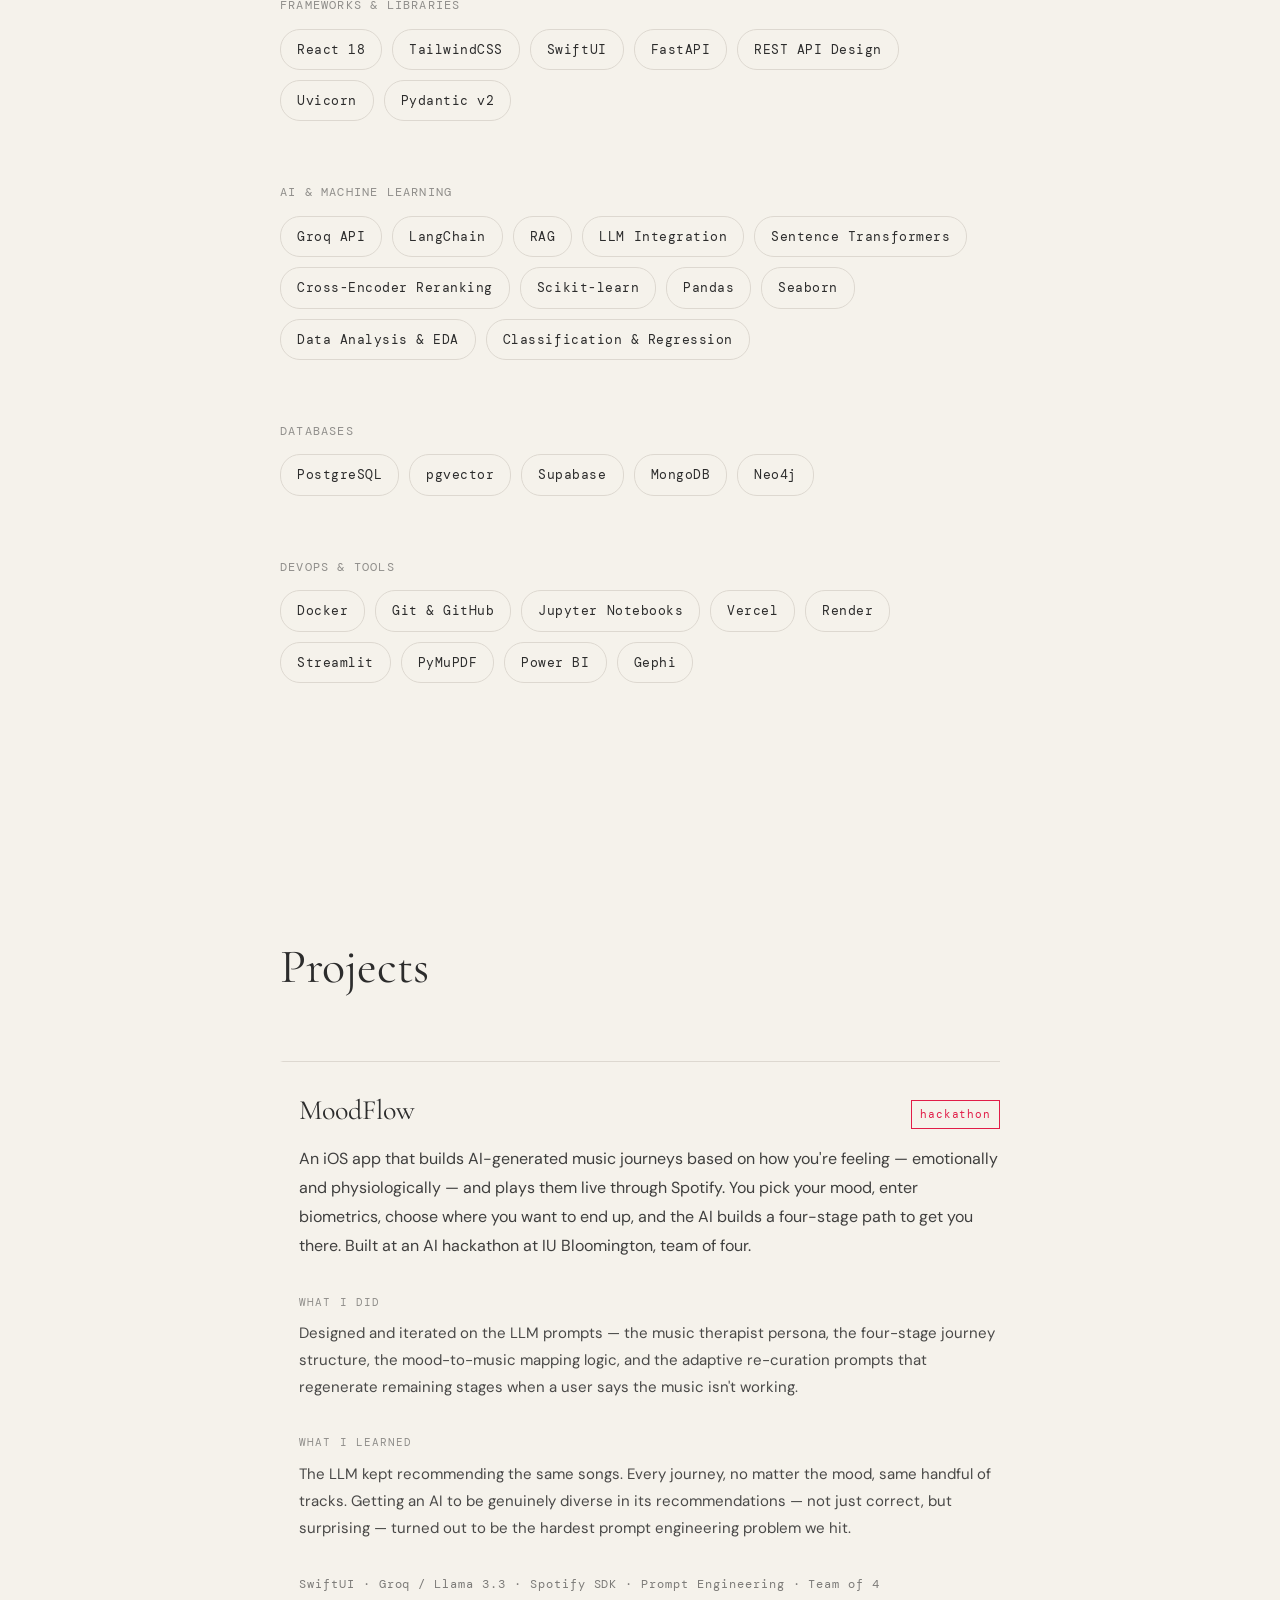
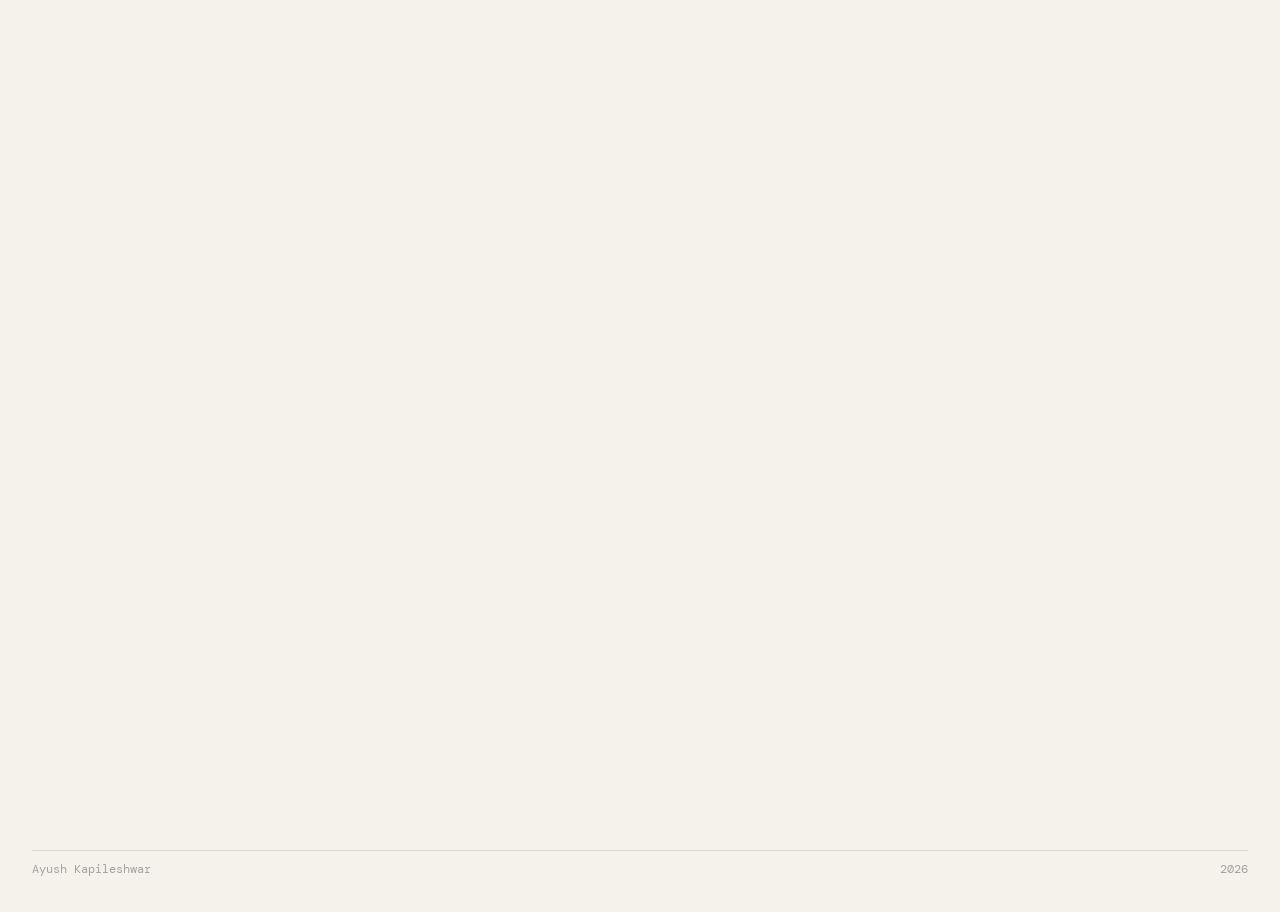
==== commit 851e8b0f: "Fix formatting of img tag in index.html" ====
--- a/index.html
+++ b/index.html
@@ -158,7 +158,7 @@
 
     <!-- Full-bleed 1 -->
     <figure class="photo-full-bleed photo-reveal">
-      <img src="images/IMG_0487.jpg" alt="Few highlights from Masai Mara from Masai Mara." loading="lazy">
+      <img src="images/IMG_0487.jpg" alt="Few highlights from Masai Mara." loading="lazy">
       <figcaption class="photo-caption-wrap caption">The light lasted about four seconds.</figcaption>
     </figure>
 
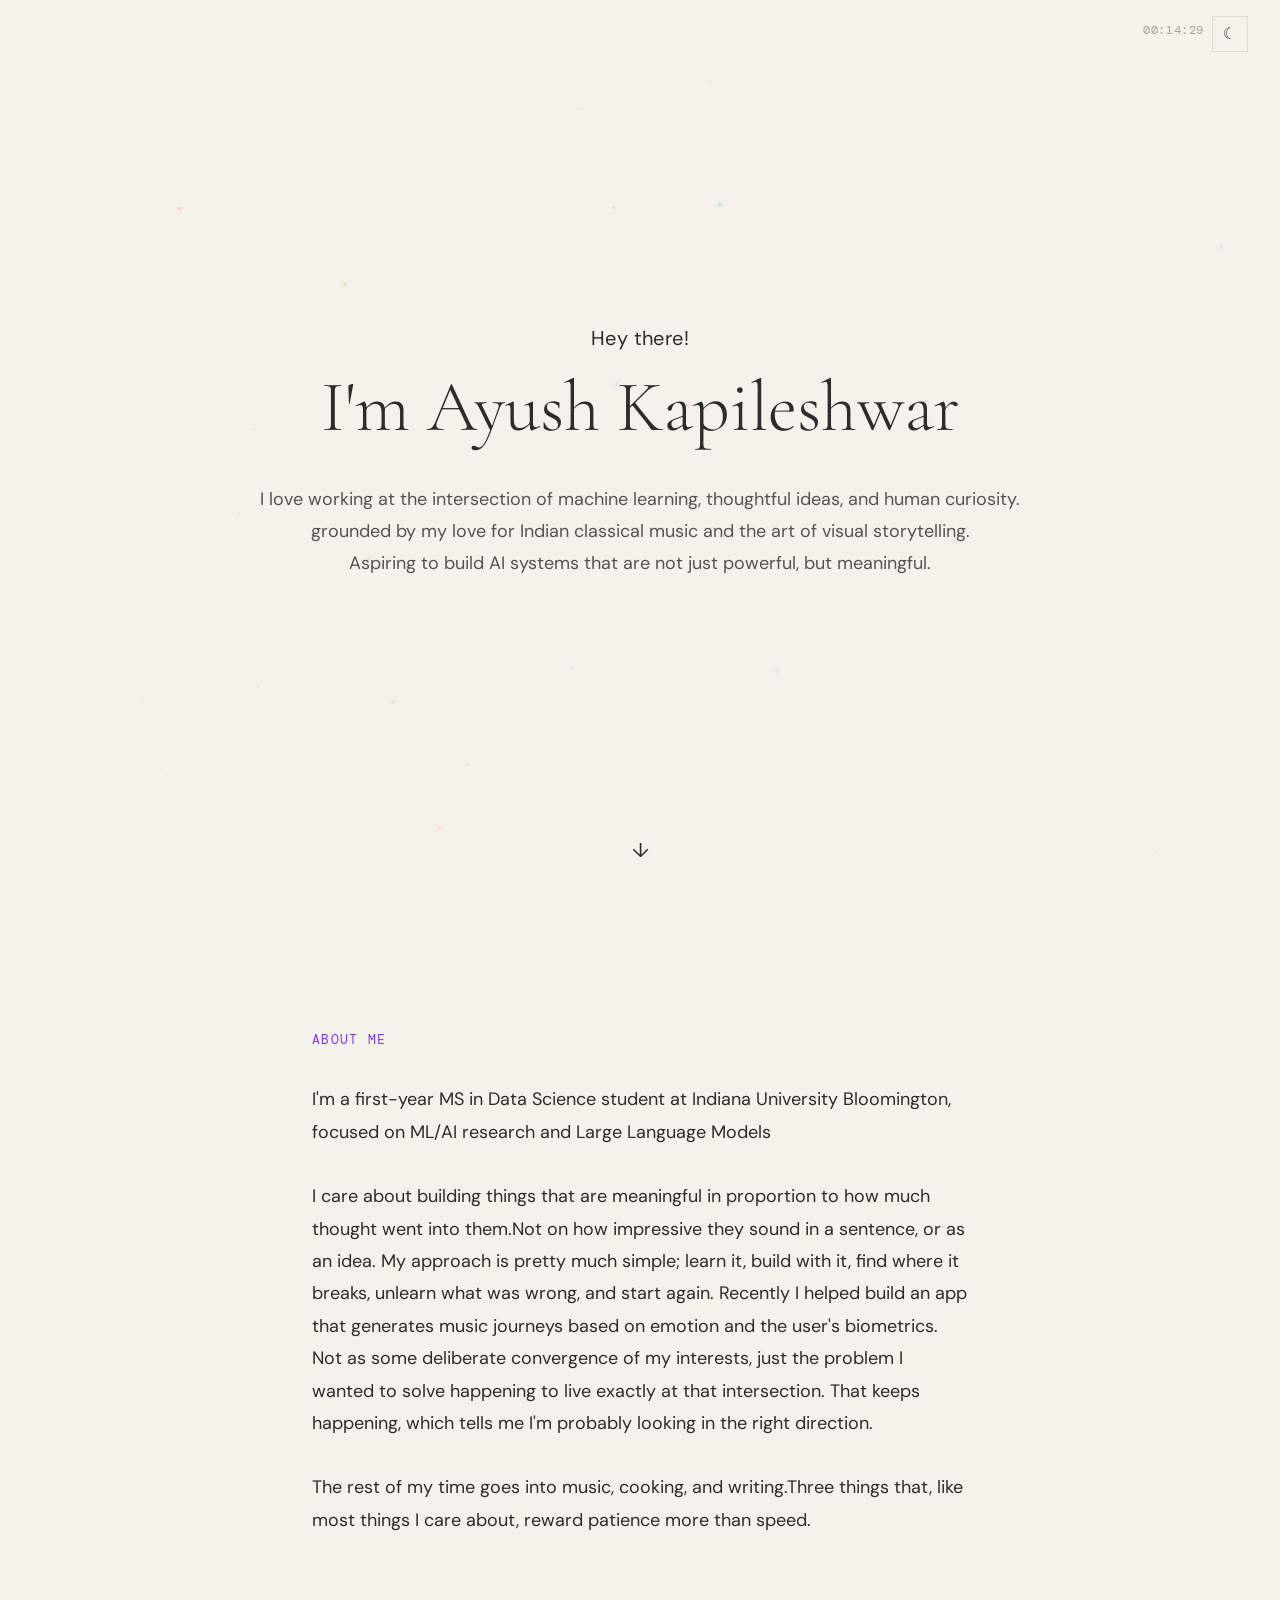
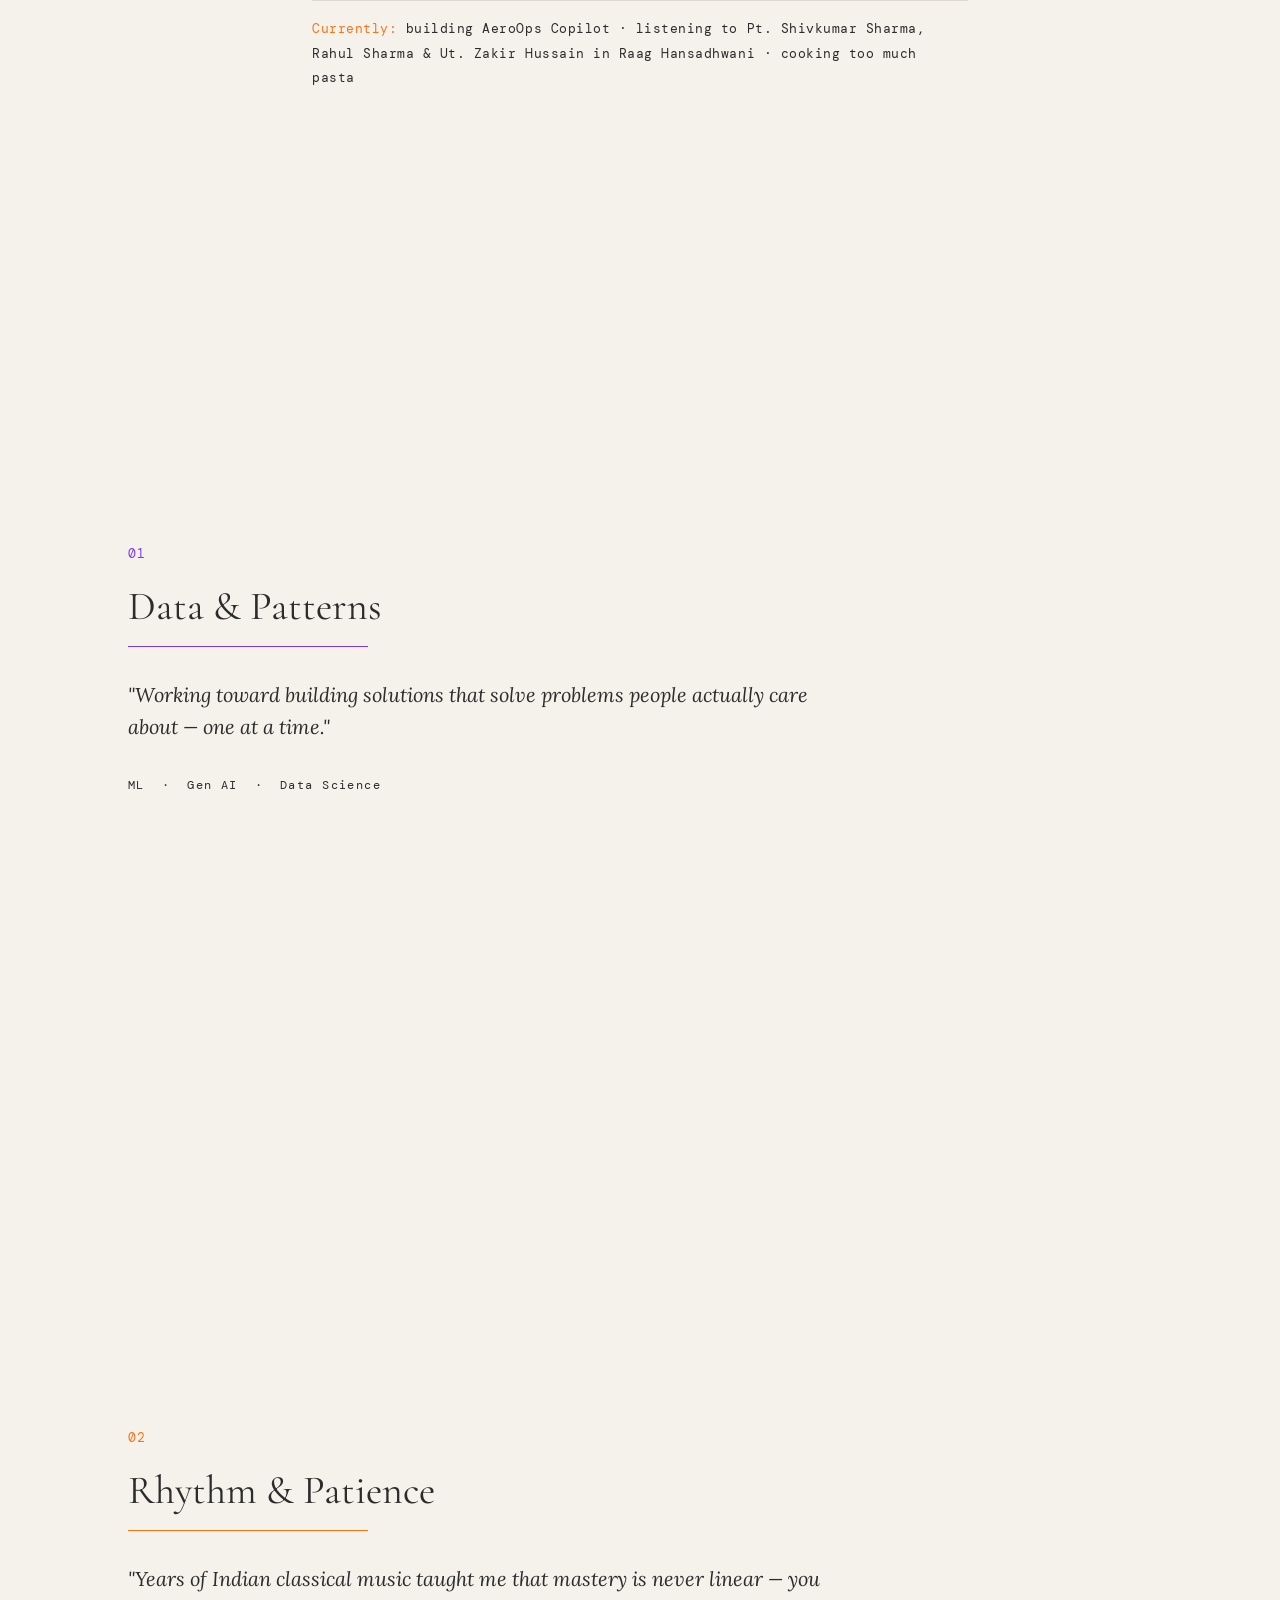
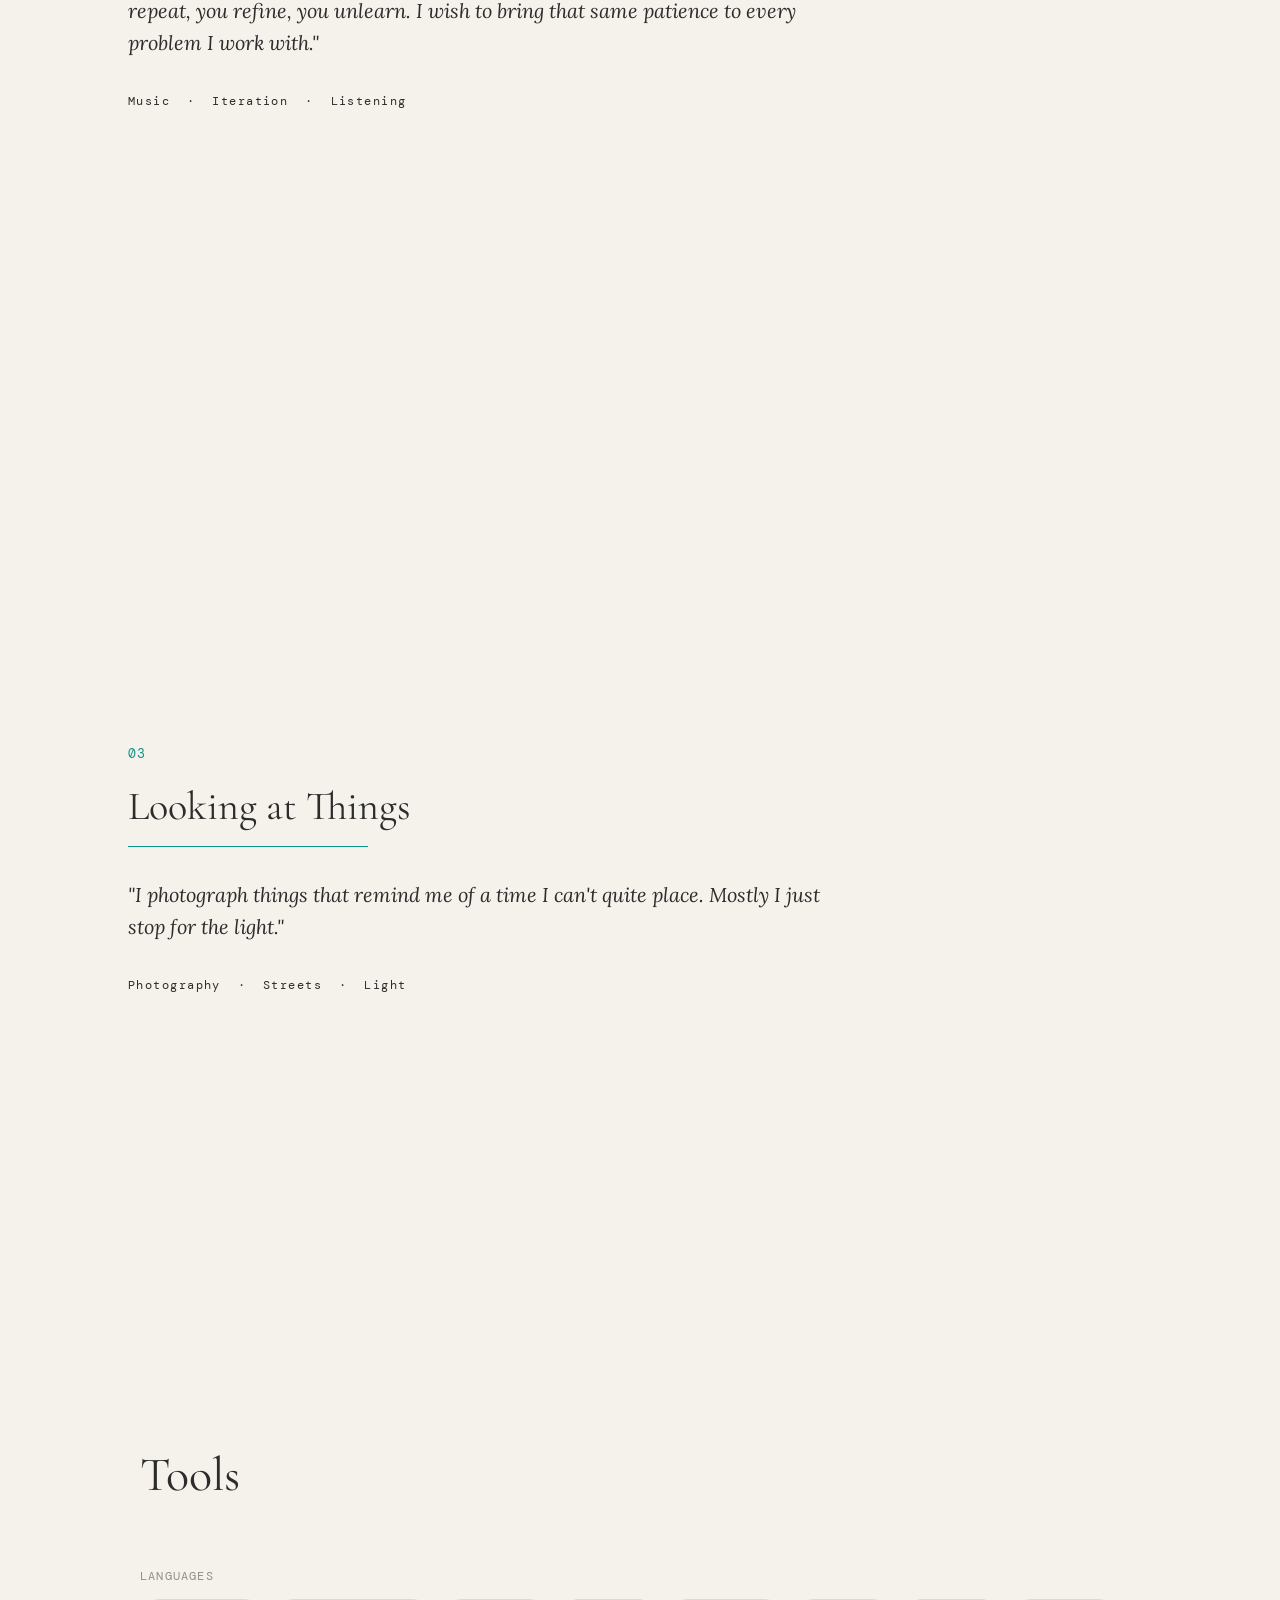
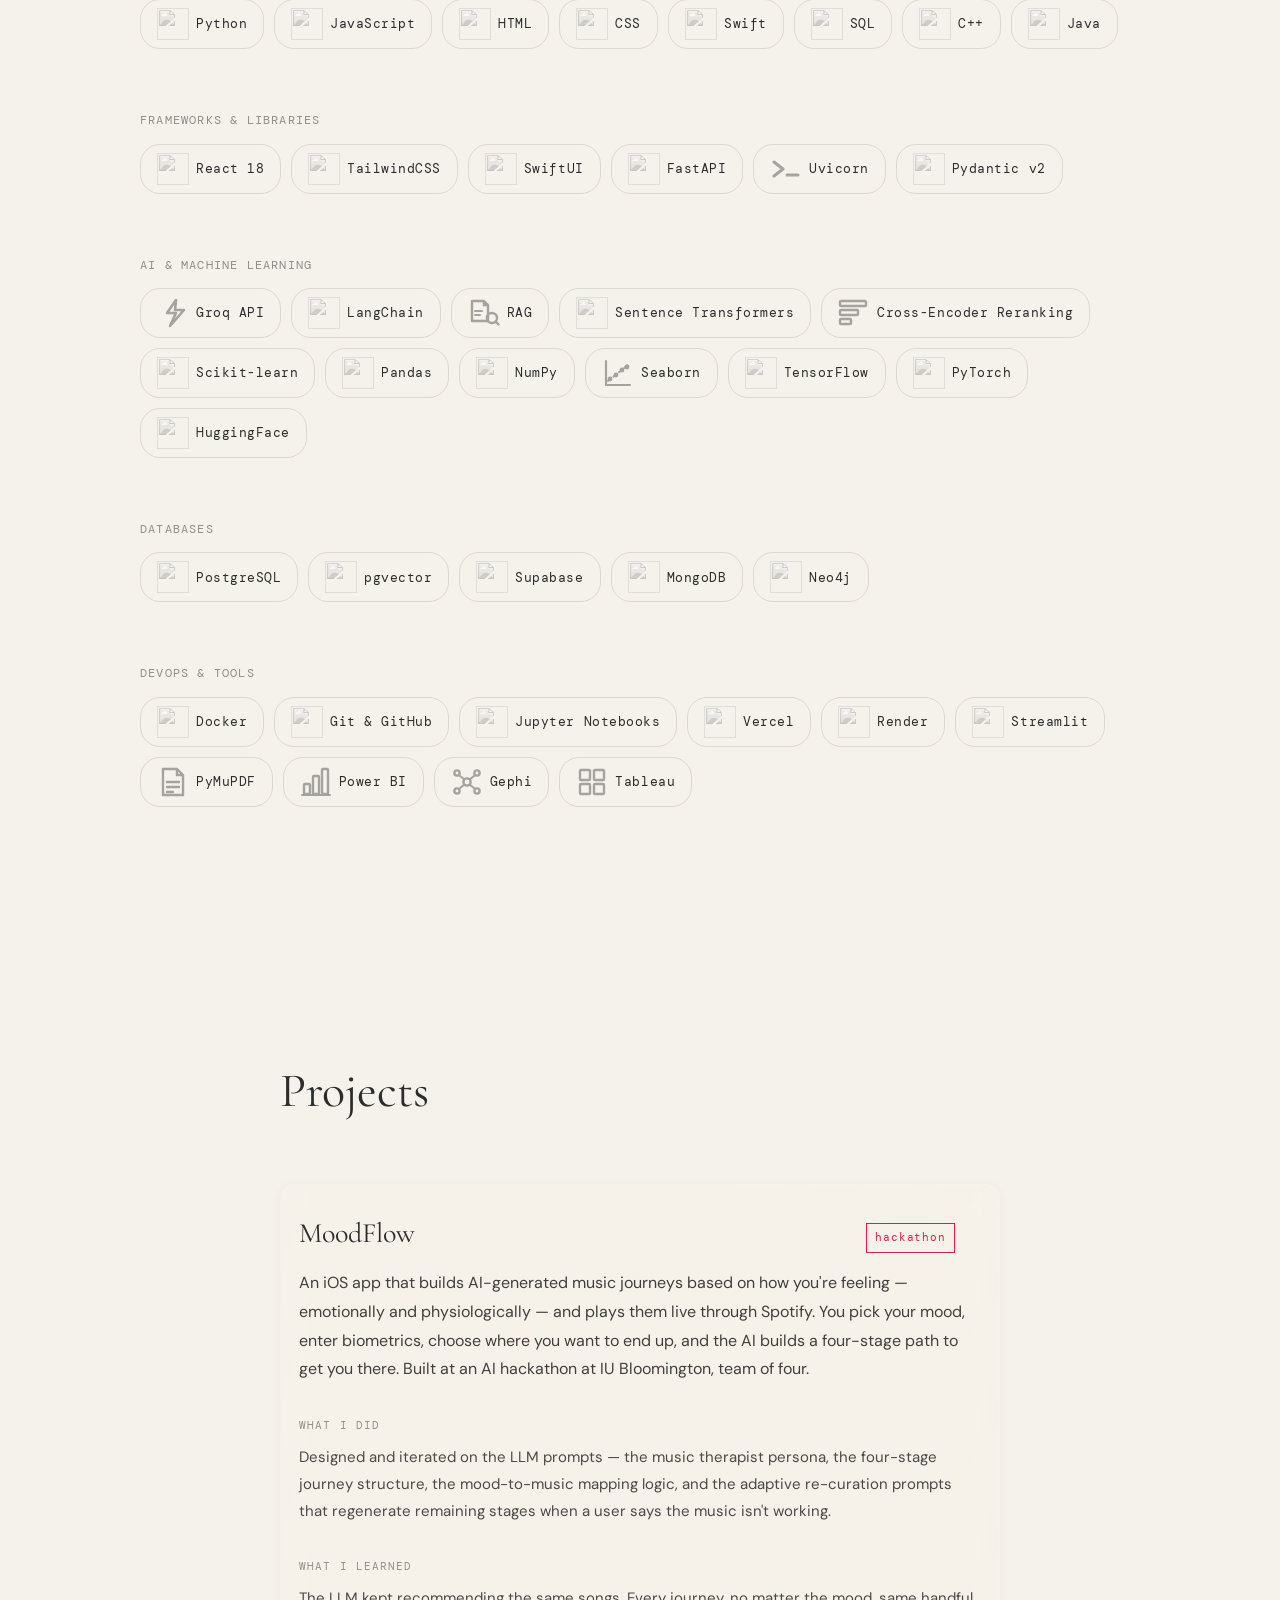
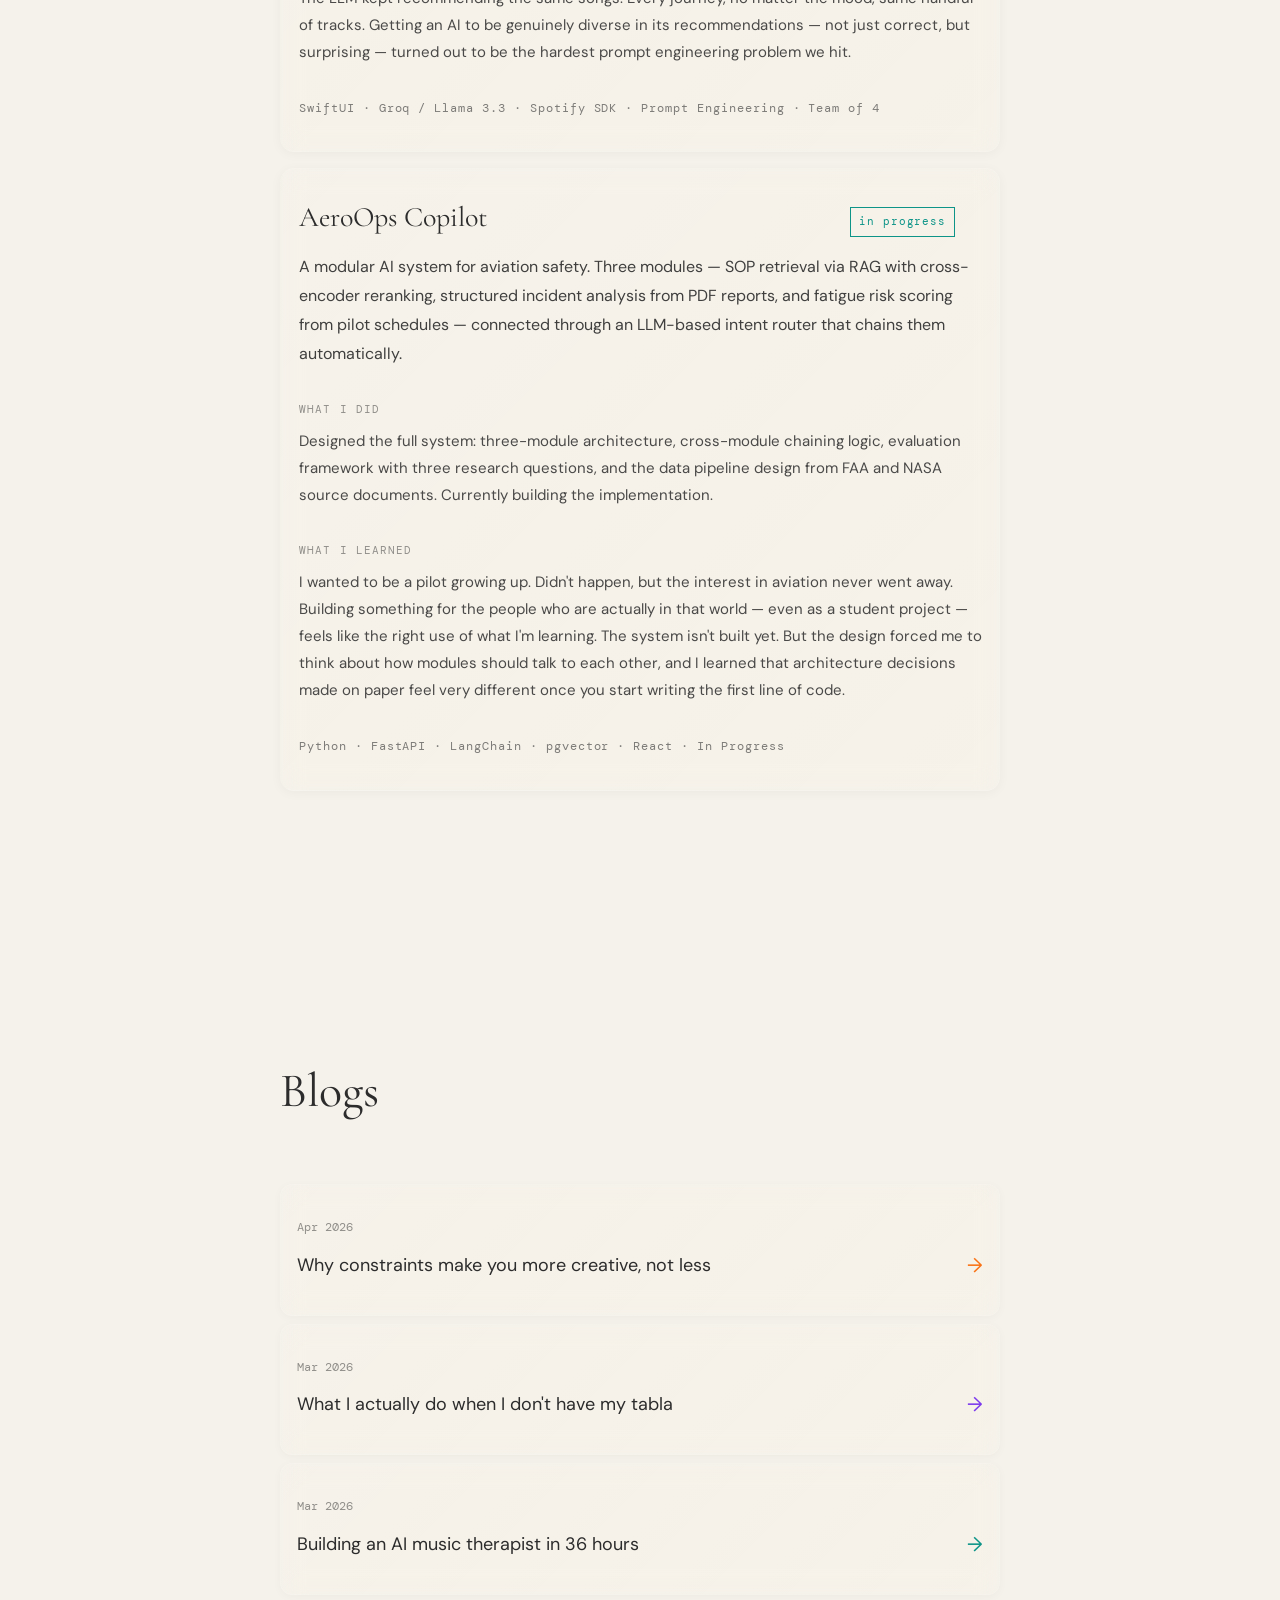
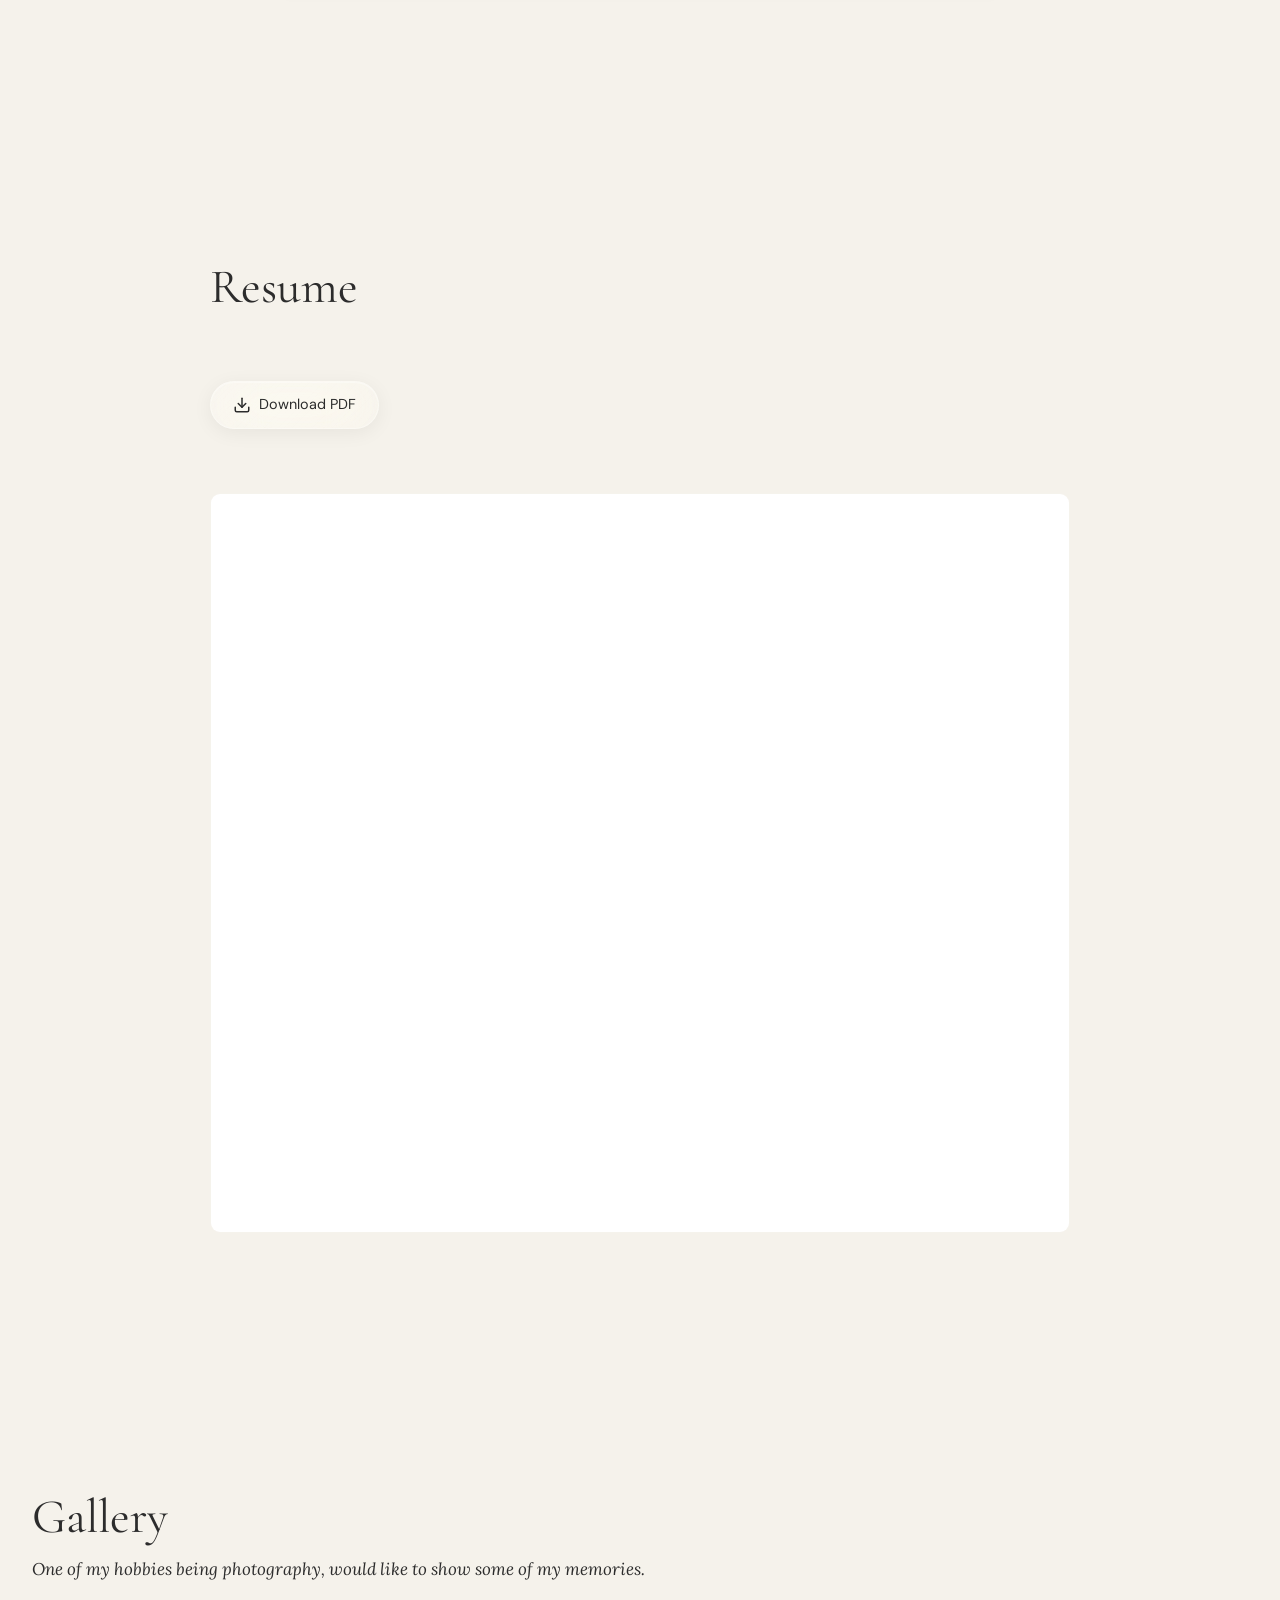
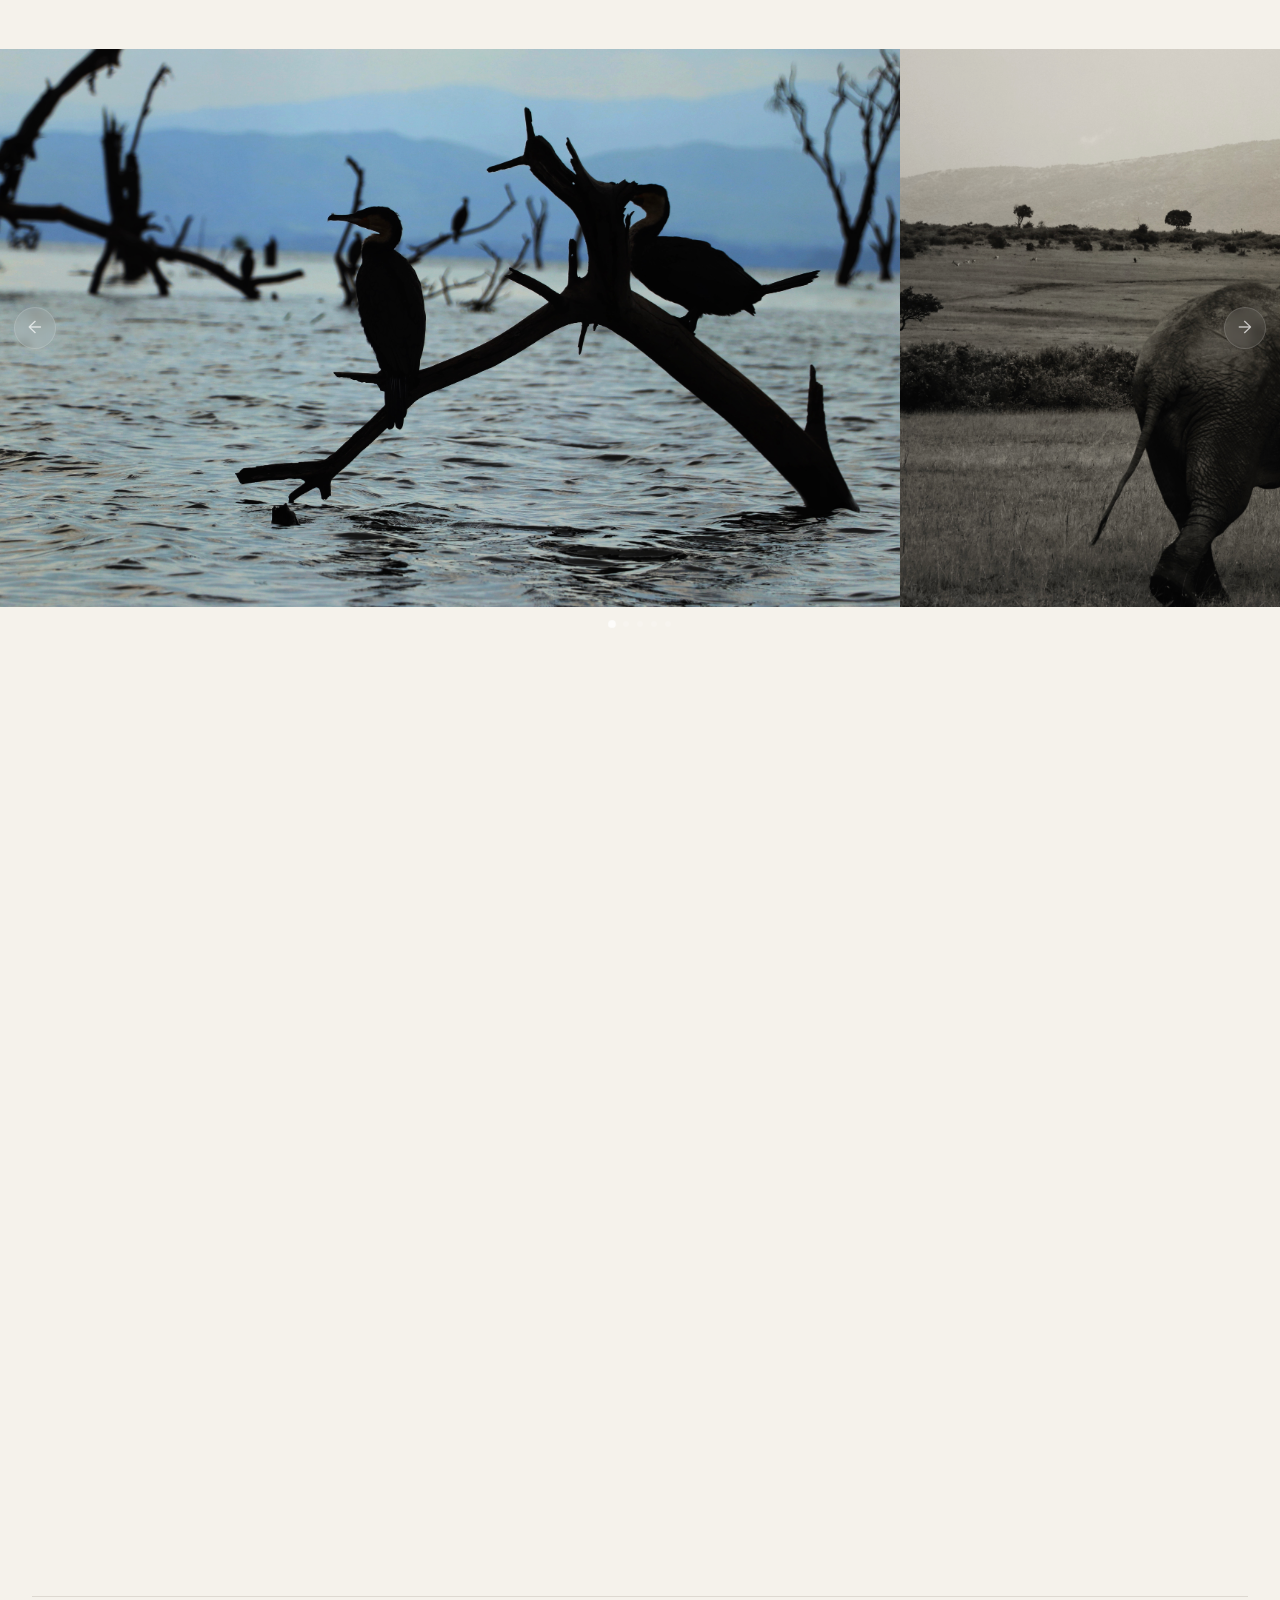
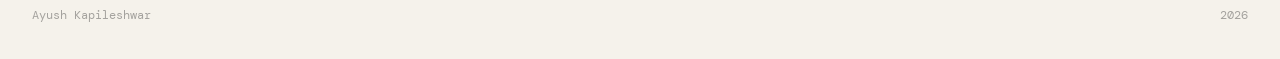
==== commit 9f2bd613: "Code Fix" ====
--- a/index.html
+++ b/index.html
@@ -47,7 +47,7 @@
   <!-- ─────────────────────────────────────────────────────── -->
   <nav id="sticky-nav" role="navigation" aria-label="Site navigation">
     <a href="#landing" class="nav-name" aria-label="Home">
-      <svg class="nav-home-icon" width="20" height="20" viewBox="0 0 24 24" fill="none" stroke="currentColor" stroke-width="1.5" stroke-linecap="round" stroke-linejoin="round">
+      <svg class="nav-home-icon" width="32" height="32" viewBox="0 0 24 24" fill="none" stroke="currentColor" stroke-width="1.5" stroke-linecap="round" stroke-linejoin="round">
         <path d="M3 9.5L12 3l9 6.5V20a1 1 0 0 1-1 1H4a1 1 0 0 1-1-1V9.5z"/>
         <polyline points="9 22 9 12 15 12 15 22"/>
       </svg>
@@ -55,29 +55,46 @@
     <div class="nav-links">
       <a href="#about" data-section="about">About Me</a>
       <a href="#drives" data-section="drives">What Drives Me</a>
-      <a href="#gallery" data-section="gallery">Gallery</a>
       <a href="#tools" data-section="tools">Tools</a>
       <a href="#projects" data-section="projects">Projects</a>
-      <a href="#notes" data-section="notes">Notes</a>
+      <a href="#notes" data-section="notes">Blogs</a>
+      <a href="#resume" data-section="resume">Resume</a>
+      <a href="#gallery" data-section="gallery">Gallery</a>
       <a href="#contact" data-section="contact">Contact</a>
     </div>
     <div class="nav-right">
       <span id="clock-nav" class="clock-nav">00:00:00</span>
       <button class="nav-theme-toggle" aria-label="Toggle dark mode">☾</button>
+      <!-- Hamburger — mobile only -->
+      <button class="nav-hamburger" id="navHamburger" aria-label="Open menu" aria-expanded="false">
+        <span></span><span></span><span></span>
+      </button>
     </div>
   </nav>
+
+  <!-- Mobile nav drawer -->
+  <div class="mobile-nav-drawer" id="mobileNavDrawer" aria-hidden="true">
+    <a href="#about" class="mobile-nav-link">About Me</a>
+    <a href="#drives" class="mobile-nav-link">What Drives Me</a>
+    <a href="#tools" class="mobile-nav-link">Tools</a>
+    <a href="#projects" class="mobile-nav-link">Projects</a>
+    <a href="#notes" class="mobile-nav-link">Blogs</a>
+    <a href="#resume" class="mobile-nav-link">Resume</a>
+    <a href="#gallery" class="mobile-nav-link">Gallery</a>
+    <a href="#contact" class="mobile-nav-link">Contact</a>
+  </div>
 
   <!-- ─────────────────────────────────────────────────────── -->
   <!-- SECTION 0 — LANDING                                      -->
   <!-- ─────────────────────────────────────────────────────── -->
   <section id="landing">
     <div class="landing-content">
-      <p class="landing-greeting">Hey there</p>
+      <p class="landing-greeting">Hey there!</p>
       <h1 class="landing-name">I'm Ayush Kapileshwar</h1>
       <div class="landing-tagline">
-        <p>Trying to become a better student every day.</p>
-        <p>Devoted to Indian classical music.</p>
-        <p>I code sometimes; but more often, I love to capture moments that tell stories.</p>
+        <p> I love working at the intersection of machine learning, thoughtful ideas, and human curiosity.</p>
+        <p>grounded by my love for Indian classical music and the art of visual storytelling.</p>
+        <p>Aspiring to build AI systems that are not just powerful, but meaningful.</p>
       </div>
     </div>
     <a href="#about" class="scroll-indicator" aria-label="Scroll to content">↓</a>
@@ -90,17 +107,11 @@
     <div class="content-col">
       <div class="section-label section-number reveal" data-delay="0">About Me</div>
       <div class="about-text">
-        <p class="reveal" data-delay="1">I'm a first-year MS in Data Science student at Indiana University Bloomington. Most of my time right now goes into building things with AI and figuring out what I actually think about it.</p>
-
-        <p class="reveal" data-delay="1">I've been learning tabla for about nine years — four of those with formal training, the rest just practice and a lot of listening. I don't have my tabla with me right now, so I play rhythms on my balcony railing, which sounds ridiculous but is actually how I get through most days. Tabla taught me something I keep coming back to: you express yourself better inside constraints. Give me a fixed cycle, a specific taal, and I can find something to say inside it. Give me infinite space and it turns into noise.</p>
-
-        <p class="reveal" data-delay="1">I also take photographs — street stuff mostly. Flowers, light, reflections. I've done a couple of wildlife trips, including Masai Mara and Tanzania, and those mattered to me, but I'm not a wildlife photographer. I just like looking at things carefully.</p>
-
-        <p class="reveal" data-delay="1">Recently I helped build an app that uses AI to generate music journeys based on emotion and biometrics. I didn't plan that as some grand intersection of my interests — it just turned out the thing I wanted to build sat exactly where music and data overlap. That keeps happening.</p>
-
-        <p class="reveal" data-delay="1">I also cook. That's not a pillar. It's just true.</p>
-
-        <p class="reveal" data-delay="1">I tend to approach most things slowly.</p>
+        <p class="reveal" data-delay="1">I'm a first-year MS in Data Science student at Indiana University Bloomington, focused on ML/AI research and Large Language Models</p>
+
+        <p class="reveal" data-delay="1">I care about building things that are meaningful in proportion to how much thought went into them.Not on how impressive they sound in a sentence, or as an idea. My approach is pretty much simple; learn it, build with it, find where it breaks, unlearn what was wrong, and start again. Recently I helped build an app that generates music journeys based on emotion and the user's biometrics. Not as some deliberate convergence of my interests, just the problem I wanted to solve happening to live exactly at that intersection. That keeps happening, which tells me I'm probably looking in the right direction.</p>
+
+        <p class="reveal" data-delay="1">The rest of my time goes into music, cooking, and writing.Three things that, like most things I care about, reward patience more than speed.</p>
 
         <p class="reveal currently-line" data-delay="1"><span class="currently-label">Currently:</span> building AeroOps Copilot · listening to Pt. Shivkumar Sharma, Rahul Sharma &amp; Ut. Zakir Hussain in Raag Hansadhwani · cooking too much pasta</p>
       </div>
@@ -118,8 +129,8 @@
         <div class="pillar-number reveal" data-delay="0">01</div>
         <h2 class="pillar-title reveal" data-delay="1">Data &amp; Patterns</h2>
         <div class="pillar-divider reveal" data-delay="2"></div>
-        <p class="pillar-quote reveal" data-delay="3">"Most of my models don't work. The interesting part is figuring out why."</p>
-        <p class="pillar-tags reveal" data-delay="4">ML&nbsp;&nbsp;·&nbsp;&nbsp;Mathematics&nbsp;&nbsp;·&nbsp;&nbsp;Data Science</p>
+        <p class="pillar-quote reveal" data-delay="3">"Working toward building solutions that solve problems people actually care about — one at a time."</p>
+        <p class="pillar-tags reveal" data-delay="4">ML&nbsp;&nbsp;·&nbsp;&nbsp;Gen AI&nbsp;&nbsp;·&nbsp;&nbsp;Data Science</p>
       </div>
     </div>
 
@@ -127,10 +138,10 @@
     <div class="pillar">
       <div class="pillar-inner">
         <div class="pillar-number reveal" data-delay="0">02</div>
-        <h2 class="pillar-title reveal" data-delay="1">Rhythm &amp; Constraints</h2>
+        <h2 class="pillar-title reveal" data-delay="1">Rhythm &amp; Patience</h2>
         <div class="pillar-divider reveal" data-delay="2"></div>
-        <p class="pillar-quote reveal" data-delay="3">"When a rhythm clicks, I don't want it to stop. That's how I know it worked."</p>
-        <p class="pillar-tags reveal" data-delay="4">Tabla&nbsp;&nbsp;·&nbsp;&nbsp;Taal&nbsp;&nbsp;·&nbsp;&nbsp;Listening</p>
+        <p class="pillar-quote reveal" data-delay="3">"Years of Indian classical music taught me that mastery is never linear — you repeat, you refine, you unlearn. I wish to bring that same patience to every problem I work with."</p>
+        <p class="pillar-tags reveal" data-delay="4">Music&nbsp;&nbsp;·&nbsp;&nbsp;Iteration&nbsp;&nbsp;·&nbsp;&nbsp;Listening</p>
       </div>
     </div>
 
@@ -148,54 +159,7 @@
   </section>
 
   <!-- ─────────────────────────────────────────────────────── -->
-  <!-- SECTION 3 — GALLERY                                      -->
-  <!-- ─────────────────────────────────────────────────────── -->
-  <section id="gallery">
-
-    <div class="gallery-header">
-      <h2 class="section-heading reveal" data-delay="0">Gallery</h2>
-    </div>
-
-    <!-- Full-bleed 1 -->
-    <figure class="photo-full-bleed photo-reveal">
-      <img src="images/IMG_0487.jpg" alt="Few highlights from Masai Mara." loading="lazy">
-      <figcaption class="photo-caption-wrap caption">The light lasted about four seconds.</figcaption>
-    </figure>
-
-    <!-- Pair 1 -->
-    <div class="photo-pair photo-reveal">
-      <figure class="photo-item">
-        <img src="images/IMG_0856%202.JPG" alt="Was hard to spot by , Masai Mara." loading="lazy">
-        <figcaption class="photo-caption-wrap caption">I almost walked past this.</figcaption>
-      </figure>
-      <figure class="photo-item">
-        <img src="images/IMG_1136.JPG" alt="He had been there longer than I had." loading="lazy">
-        <figcaption class="photo-caption-wrap caption">He had been there longer than I had.</figcaption>
-      </figure>
-    </div>
-
-    <!-- Full-bleed 2 -->
-    <figure class="photo-full-bleed photo-reveal">
-      <img src="images/IMG_1435.JPG" alt="Exploring Lake Naivasha." loading="lazy">
-      <figcaption class="photo-caption-wrap caption">Bloomington, on a morning I nearly stayed in.</figcaption>
-    </figure>
-
-    <!-- Pair 2 -->
-    <div class="photo-pair photo-reveal">
-      <figure class="photo-item">
-        <img src="images/IMG_1522%202.JPG" alt="Somewhere between dusk and dark." loading="lazy">
-        <figcaption class="photo-caption-wrap caption">Somewhere between dusk and dark.</figcaption>
-      </figure>
-      <figure class="photo-item">
-        <img src="images/Snapseed.jpeg" alt="A beast with feathers of Strength - Pench, India." loading="lazy">
-        <figcaption class="photo-caption-wrap caption">Still and quiet.</figcaption>
-      </figure>
-    </div>
-
-  </section>
-
-  <!-- ─────────────────────────────────────────────────────── -->
-  <!-- SECTION 4 — TOOLS                                        -->
+  <!-- SECTION 3 — TOOLS                                        -->
   <!-- ─────────────────────────────────────────────────────── -->
   <section id="tools">
     <div class="tools-inner">
@@ -208,70 +172,153 @@
         <div class="tool-category reveal" data-delay="1">
           <h3 class="tool-category-title">Languages</h3>
           <div class="tool-tags">
-            <span class="tool-tag">Python</span>
-            <span class="tool-tag">JavaScript</span>
-            <span class="tool-tag">HTML</span>
-            <span class="tool-tag">CSS</span>
-            <span class="tool-tag">Swift</span>
-            <span class="tool-tag">SQL</span>
-            <span class="tool-tag">C++</span>
-            <span class="tool-tag">Java</span>
+            <a class="tool-tag" href="https://www.python.org" target="_blank" rel="noopener noreferrer">
+              <img class="tool-icon" src="https://cdn.simpleicons.org/python" alt="" width="32" height="32" loading="lazy"><span>Python</span>
+            </a>
+            <a class="tool-tag" href="https://developer.mozilla.org/en-US/docs/Web/JavaScript" target="_blank" rel="noopener noreferrer">
+              <img class="tool-icon" src="https://cdn.simpleicons.org/javascript" alt="" width="32" height="32" loading="lazy"><span>JavaScript</span>
+            </a>
+            <a class="tool-tag" href="https://developer.mozilla.org/en-US/docs/Web/HTML" target="_blank" rel="noopener noreferrer">
+              <img class="tool-icon" src="https://cdn.simpleicons.org/html5" alt="" width="32" height="32" loading="lazy"><span>HTML</span>
+            </a>
+            <a class="tool-tag" href="https://developer.mozilla.org/en-US/docs/Web/CSS" target="_blank" rel="noopener noreferrer">
+              <img class="tool-icon" src="https://cdn.jsdelivr.net/gh/devicons/devicon@latest/icons/css3/css3-original.svg" alt="" width="32" height="32" loading="lazy"><span>CSS</span>
+            </a>
+            <a class="tool-tag" href="https://swift.org" target="_blank" rel="noopener noreferrer">
+              <img class="tool-icon" src="https://cdn.simpleicons.org/swift" alt="" width="32" height="32" loading="lazy"><span>Swift</span>
+            </a>
+            <a class="tool-tag" href="https://www.w3schools.com/sql/" target="_blank" rel="noopener noreferrer">
+              <img class="tool-icon" src="https://cdn.jsdelivr.net/gh/devicons/devicon@latest/icons/mysql/mysql-original.svg" alt="" width="32" height="32" loading="lazy"><span>SQL</span>
+            </a>
+            <a class="tool-tag" href="https://isocpp.org" target="_blank" rel="noopener noreferrer">
+              <img class="tool-icon" src="https://cdn.jsdelivr.net/gh/devicons/devicon@latest/icons/cplusplus/cplusplus-original.svg" alt="" width="32" height="32" loading="lazy"><span>C++</span>
+            </a>
+            <a class="tool-tag" href="https://www.java.com" target="_blank" rel="noopener noreferrer">
+              <img class="tool-icon" src="https://cdn.jsdelivr.net/gh/devicons/devicon@latest/icons/java/java-original.svg" alt="" width="32" height="32" loading="lazy"><span>Java</span>
+            </a>
           </div>
         </div>
 
         <div class="tool-category reveal" data-delay="2">
           <h3 class="tool-category-title">Frameworks &amp; Libraries</h3>
           <div class="tool-tags">
-            <span class="tool-tag">React 18</span>
-            <span class="tool-tag">TailwindCSS</span>
-            <span class="tool-tag">SwiftUI</span>
-            <span class="tool-tag">FastAPI</span>
-            <span class="tool-tag">REST API Design</span>
-            <span class="tool-tag">Uvicorn</span>
-            <span class="tool-tag">Pydantic v2</span>
+            <a class="tool-tag" href="https://react.dev" target="_blank" rel="noopener noreferrer">
+              <img class="tool-icon" src="https://cdn.simpleicons.org/react" alt="" width="32" height="32" loading="lazy"><span>React 18</span>
+            </a>
+            <a class="tool-tag" href="https://tailwindcss.com" target="_blank" rel="noopener noreferrer">
+              <img class="tool-icon" src="https://cdn.simpleicons.org/tailwindcss" alt="" width="32" height="32" loading="lazy"><span>TailwindCSS</span>
+            </a>
+            <a class="tool-tag" href="https://developer.apple.com/xcode/swiftui/" target="_blank" rel="noopener noreferrer">
+              <img class="tool-icon" src="https://cdn.simpleicons.org/swift" alt="" width="32" height="32" loading="lazy"><span>SwiftUI</span>
+            </a>
+            <a class="tool-tag" href="https://fastapi.tiangolo.com" target="_blank" rel="noopener noreferrer">
+              <img class="tool-icon" src="https://cdn.simpleicons.org/fastapi" alt="" width="32" height="32" loading="lazy"><span>FastAPI</span>
+            </a>
+            <a class="tool-tag" href="https://www.uvicorn.org" target="_blank" rel="noopener noreferrer">
+              <svg class="tool-icon" width="32" height="32" viewBox="0 0 16 16" fill="none" aria-hidden="true"><path d="M2 4.5L6.5 8L2 11.5" stroke="currentColor" stroke-width="1.5" stroke-linecap="round" stroke-linejoin="round"/><line x1="8.5" y1="11" x2="14" y2="11" stroke="currentColor" stroke-width="1.5" stroke-linecap="round"/></svg><span>Uvicorn</span>
+            </a>
+            <a class="tool-tag" href="https://docs.pydantic.dev" target="_blank" rel="noopener noreferrer">
+              <img class="tool-icon" src="https://cdn.simpleicons.org/pydantic" alt="" width="32" height="32" loading="lazy"><span>Pydantic v2</span>
+            </a>
           </div>
         </div>
 
         <div class="tool-category reveal" data-delay="3">
           <h3 class="tool-category-title">AI &amp; Machine Learning</h3>
           <div class="tool-tags">
-            <span class="tool-tag">Groq API</span>
-            <span class="tool-tag">LangChain</span>
-            <span class="tool-tag">RAG</span>
-            <span class="tool-tag">LLM Integration</span>
-            <span class="tool-tag">Sentence Transformers</span>
-            <span class="tool-tag">Cross-Encoder Reranking</span>
-            <span class="tool-tag">Scikit-learn</span>
-            <span class="tool-tag">Pandas</span>
-            <span class="tool-tag">Seaborn</span>
-            <span class="tool-tag">Data Analysis &amp; EDA</span>
-            <span class="tool-tag">Classification &amp; Regression</span>
+            <a class="tool-tag" href="https://groq.com" target="_blank" rel="noopener noreferrer">
+              <svg class="tool-icon" width="32" height="32" viewBox="0 0 16 16" fill="none" aria-hidden="true"><path d="M9.5 1.5L5 8h4.5L6.5 14.5l7-8H9L9.5 1.5z" stroke="currentColor" stroke-width="1.3" fill="none" stroke-linejoin="round" stroke-linecap="round"/></svg><span>Groq API</span>
+            </a>
+            <a class="tool-tag" href="https://www.langchain.com" target="_blank" rel="noopener noreferrer">
+              <img class="tool-icon" src="https://cdn.simpleicons.org/langchain" alt="" width="32" height="32" loading="lazy"><span>LangChain</span>
+            </a>
+            <a class="tool-tag" href="https://python.langchain.com/docs/concepts/rag/" target="_blank" rel="noopener noreferrer">
+              <svg class="tool-icon" width="32" height="32" viewBox="0 0 16 16" fill="none" aria-hidden="true"><path d="M2 2h6l2 2v8H2z" stroke="currentColor" stroke-width="1.2" fill="none" stroke-linejoin="round"/><path d="M8 2v2h2" stroke="currentColor" stroke-width="1.2" fill="none"/><line x1="3.5" y1="7" x2="7" y2="7" stroke="currentColor" stroke-width="1" stroke-linecap="round"/><line x1="3.5" y1="9" x2="6" y2="9" stroke="currentColor" stroke-width="1" stroke-linecap="round"/><circle cx="12" cy="10.5" r="2.5" stroke="currentColor" stroke-width="1.2" fill="none"/><line x1="13.8" y1="12.3" x2="15.2" y2="13.7" stroke="currentColor" stroke-width="1.2" stroke-linecap="round"/></svg><span>RAG</span>
+            </a>
+            <a class="tool-tag" href="https://sbert.net" target="_blank" rel="noopener noreferrer">
+              <img class="tool-icon" src="https://cdn.simpleicons.org/huggingface" alt="" width="32" height="32" loading="lazy"><span>Sentence Transformers</span>
+            </a>
+            <a class="tool-tag" href="https://sbert.net/examples/applications/cross-encoder/README.html" target="_blank" rel="noopener noreferrer">
+              <svg class="tool-icon" width="32" height="32" viewBox="0 0 16 16" fill="none" aria-hidden="true"><rect x="1" y="2" width="13" height="2.5" rx="0.5" stroke="currentColor" stroke-width="1.2"/><rect x="1" y="6.5" width="9" height="2.5" rx="0.5" stroke="currentColor" stroke-width="1.2"/><rect x="1" y="11" width="5.5" height="2.5" rx="0.5" stroke="currentColor" stroke-width="1.2"/></svg><span>Cross-Encoder Reranking</span>
+            </a>
+            <a class="tool-tag" href="https://scikit-learn.org" target="_blank" rel="noopener noreferrer">
+              <img class="tool-icon" src="https://cdn.simpleicons.org/scikitlearn" alt="" width="32" height="32" loading="lazy"><span>Scikit-learn</span>
+            </a>
+            <a class="tool-tag" href="https://pandas.pydata.org" target="_blank" rel="noopener noreferrer">
+              <img class="tool-icon" src="https://cdn.jsdelivr.net/gh/devicons/devicon@latest/icons/pandas/pandas-original.svg" alt="" width="32" height="32" loading="lazy"><span>Pandas</span>
+            </a>
+            <a class="tool-tag" href="https://numpy.org" target="_blank" rel="noopener noreferrer">
+              <img class="tool-icon" src="https://cdn.jsdelivr.net/gh/devicons/devicon@latest/icons/numpy/numpy-original.svg" alt="" width="32" height="32" loading="lazy"><span>NumPy</span>
+            </a>
+            <a class="tool-tag" href="https://seaborn.pydata.org" target="_blank" rel="noopener noreferrer">
+              <svg class="tool-icon" width="32" height="32" viewBox="0 0 16 16" fill="none" aria-hidden="true"><line x1="2" y1="14" x2="2" y2="2" stroke="currentColor" stroke-width="1.1" stroke-linecap="round"/><line x1="2" y1="14" x2="14" y2="14" stroke="currentColor" stroke-width="1.1" stroke-linecap="round"/><line x1="3" y1="12" x2="13" y2="4" stroke="currentColor" stroke-width="1" stroke-linecap="round" stroke-dasharray="2 1.5"/><circle cx="4" cy="11" r="1.2" fill="currentColor"/><circle cx="7" cy="9" r="1.2" fill="currentColor"/><circle cx="10" cy="6.5" r="1.2" fill="currentColor"/><circle cx="12.5" cy="5" r="1.2" fill="currentColor"/></svg><span>Seaborn</span>
+            </a>
+            <a class="tool-tag" href="https://www.tensorflow.org" target="_blank" rel="noopener noreferrer">
+              <img class="tool-icon" src="https://cdn.simpleicons.org/tensorflow" alt="" width="32" height="32" loading="lazy"><span>TensorFlow</span>
+            </a>
+            <a class="tool-tag" href="https://pytorch.org" target="_blank" rel="noopener noreferrer">
+              <img class="tool-icon" src="https://cdn.simpleicons.org/pytorch" alt="" width="32" height="32" loading="lazy"><span>PyTorch</span>
+            </a>
+            <a class="tool-tag" href="https://huggingface.co" target="_blank" rel="noopener noreferrer">
+              <img class="tool-icon" src="https://cdn.simpleicons.org/huggingface" alt="" width="32" height="32" loading="lazy"><span>HuggingFace</span>
+            </a>
           </div>
         </div>
 
         <div class="tool-category reveal" data-delay="4">
           <h3 class="tool-category-title">Databases</h3>
           <div class="tool-tags">
-            <span class="tool-tag">PostgreSQL</span>
-            <span class="tool-tag">pgvector</span>
-            <span class="tool-tag">Supabase</span>
-            <span class="tool-tag">MongoDB</span>
-            <span class="tool-tag">Neo4j</span>
+            <a class="tool-tag" href="https://www.postgresql.org" target="_blank" rel="noopener noreferrer">
+              <img class="tool-icon" src="https://cdn.jsdelivr.net/gh/devicons/devicon@latest/icons/postgresql/postgresql-original.svg" alt="" width="32" height="32" loading="lazy"><span>PostgreSQL</span>
+            </a>
+            <a class="tool-tag" href="https://github.com/pgvector/pgvector" target="_blank" rel="noopener noreferrer">
+              <img class="tool-icon" src="https://cdn.jsdelivr.net/gh/devicons/devicon@latest/icons/postgresql/postgresql-original.svg" alt="" width="32" height="32" loading="lazy"><span>pgvector</span>
+            </a>
+            <a class="tool-tag" href="https://supabase.com" target="_blank" rel="noopener noreferrer">
+              <img class="tool-icon" src="https://cdn.simpleicons.org/supabase" alt="" width="32" height="32" loading="lazy"><span>Supabase</span>
+            </a>
+            <a class="tool-tag" href="https://www.mongodb.com" target="_blank" rel="noopener noreferrer">
+              <img class="tool-icon" src="https://cdn.simpleicons.org/mongodb" alt="" width="32" height="32" loading="lazy"><span>MongoDB</span>
+            </a>
+            <a class="tool-tag" href="https://neo4j.com" target="_blank" rel="noopener noreferrer">
+              <img class="tool-icon" src="https://cdn.simpleicons.org/neo4j" alt="" width="32" height="32" loading="lazy"><span>Neo4j</span>
+            </a>
           </div>
         </div>
 
         <div class="tool-category reveal" data-delay="5">
           <h3 class="tool-category-title">DevOps &amp; Tools</h3>
           <div class="tool-tags">
-            <span class="tool-tag">Docker</span>
-            <span class="tool-tag">Git &amp; GitHub</span>
-            <span class="tool-tag">Jupyter Notebooks</span>
-            <span class="tool-tag">Vercel</span>
-            <span class="tool-tag">Render</span>
-            <span class="tool-tag">Streamlit</span>
-            <span class="tool-tag">PyMuPDF</span>
-            <span class="tool-tag">Power BI</span>
-            <span class="tool-tag">Gephi</span>
+            <a class="tool-tag" href="https://www.docker.com" target="_blank" rel="noopener noreferrer">
+              <img class="tool-icon" src="https://cdn.simpleicons.org/docker" alt="" width="32" height="32" loading="lazy"><span>Docker</span>
+            </a>
+            <a class="tool-tag" href="https://github.com" target="_blank" rel="noopener noreferrer">
+              <img class="tool-icon" src="https://cdn.simpleicons.org/github" alt="" width="32" height="32" loading="lazy"><span>Git &amp; GitHub</span>
+            </a>
+            <a class="tool-tag" href="https://jupyter.org" target="_blank" rel="noopener noreferrer">
+              <img class="tool-icon" src="https://cdn.simpleicons.org/jupyter" alt="" width="32" height="32" loading="lazy"><span>Jupyter Notebooks</span>
+            </a>
+            <a class="tool-tag" href="https://vercel.com" target="_blank" rel="noopener noreferrer">
+              <img class="tool-icon" src="https://cdn.simpleicons.org/vercel" alt="" width="32" height="32" loading="lazy"><span>Vercel</span>
+            </a>
+            <a class="tool-tag" href="https://render.com" target="_blank" rel="noopener noreferrer">
+              <img class="tool-icon" src="https://cdn.simpleicons.org/render" alt="" width="32" height="32" loading="lazy"><span>Render</span>
+            </a>
+            <a class="tool-tag" href="https://streamlit.io" target="_blank" rel="noopener noreferrer">
+              <img class="tool-icon" src="https://cdn.simpleicons.org/streamlit" alt="" width="32" height="32" loading="lazy"><span>Streamlit</span>
+            </a>
+            <a class="tool-tag" href="https://pymupdf.readthedocs.io" target="_blank" rel="noopener noreferrer">
+              <svg class="tool-icon" width="32" height="32" viewBox="0 0 16 16" fill="none" aria-hidden="true"><path d="M3 1.5h7l3 3v10H3z" stroke="currentColor" stroke-width="1.2" fill="none" stroke-linejoin="round"/><path d="M10 1.5v3h3" stroke="currentColor" stroke-width="1.2" fill="none"/><line x1="5" y1="8" x2="11" y2="8" stroke="currentColor" stroke-width="1.2" stroke-linecap="round"/><line x1="5" y1="10.5" x2="11" y2="10.5" stroke="currentColor" stroke-width="1.2" stroke-linecap="round"/><line x1="5" y1="13" x2="8" y2="13" stroke="currentColor" stroke-width="1.2" stroke-linecap="round"/></svg><span>PyMuPDF</span>
+            </a>
+            <a class="tool-tag" href="https://www.microsoft.com/en-us/power-platform/products/power-bi" target="_blank" rel="noopener noreferrer">
+              <svg class="tool-icon" width="32" height="32" viewBox="0 0 16 16" fill="none" aria-hidden="true"><rect x="2" y="9" width="3" height="5" rx="0.5" stroke="currentColor" stroke-width="1.2"/><rect x="6.5" y="5" width="3" height="9" rx="0.5" stroke="currentColor" stroke-width="1.2"/><rect x="11" y="1.5" width="3" height="12.5" rx="0.5" stroke="currentColor" stroke-width="1.2"/><line x1="1" y1="14.5" x2="15" y2="14.5" stroke="currentColor" stroke-width="1" stroke-linecap="round"/></svg><span>Power BI</span>
+            </a>
+            <a class="tool-tag" href="https://gephi.org" target="_blank" rel="noopener noreferrer">
+              <svg class="tool-icon" width="32" height="32" viewBox="0 0 16 16" fill="none" aria-hidden="true"><circle cx="8" cy="8" r="1.8" stroke="currentColor" stroke-width="1.2"/><circle cx="3" cy="3.5" r="1.3" stroke="currentColor" stroke-width="1.2"/><circle cx="13" cy="3.5" r="1.3" stroke="currentColor" stroke-width="1.2"/><circle cx="3" cy="12.5" r="1.3" stroke="currentColor" stroke-width="1.2"/><circle cx="13" cy="12.5" r="1.3" stroke="currentColor" stroke-width="1.2"/><line x1="6.7" y1="6.8" x2="4.2" y2="4.7" stroke="currentColor" stroke-width="1"/><line x1="9.3" y1="6.8" x2="11.8" y2="4.7" stroke="currentColor" stroke-width="1"/><line x1="6.7" y1="9.2" x2="4.2" y2="11.3" stroke="currentColor" stroke-width="1"/><line x1="9.3" y1="9.2" x2="11.8" y2="11.3" stroke="currentColor" stroke-width="1"/></svg><span>Gephi</span>
+            </a>
+            <a class="tool-tag" href="https://www.tableau.com" target="_blank" rel="noopener noreferrer">
+              <svg class="tool-icon" width="32" height="32" viewBox="0 0 16 16" fill="none" aria-hidden="true"><rect x="2" y="2" width="5" height="5" rx="0.5" stroke="currentColor" stroke-width="1.2"/><rect x="9" y="2" width="5" height="5" rx="0.5" stroke="currentColor" stroke-width="1.2"/><rect x="2" y="9" width="5" height="5" rx="0.5" stroke="currentColor" stroke-width="1.2"/><rect x="9" y="9" width="5" height="5" rx="0.5" stroke="currentColor" stroke-width="1.2"/></svg><span>Tableau</span>
+            </a>
           </div>
         </div>
 
@@ -293,7 +340,12 @@
       <article class="project-card reveal-card">
         <div class="project-header">
           <h3 class="project-title">MoodFlow</h3>
-          <span class="project-tag">hackathon</span>
+          <div class="project-header-right">
+            <span class="project-tag">hackathon</span>
+            <a class="project-github-link" href="https://github.com/jumandas/Moodflow" target="_blank" rel="noopener noreferrer" aria-label="MoodFlow on GitHub">
+              <svg width="18" height="18" viewBox="0 0 24 24" fill="currentColor" aria-hidden="true"><path d="M12 2C6.477 2 2 6.477 2 12c0 4.418 2.865 8.166 6.839 9.489.5.092.682-.217.682-.482 0-.237-.009-.868-.013-1.703-2.782.604-3.369-1.342-3.369-1.342-.454-1.154-1.11-1.462-1.11-1.462-.908-.62.069-.608.069-.608 1.003.07 1.531 1.03 1.531 1.03.892 1.529 2.341 1.087 2.91.832.092-.647.35-1.088.636-1.338-2.22-.253-4.555-1.11-4.555-4.943 0-1.091.39-1.984 1.029-2.683-.103-.253-.446-1.27.098-2.647 0 0 .84-.269 2.75 1.025A9.578 9.578 0 0 1 12 6.836a9.59 9.59 0 0 1 2.504.337c1.909-1.294 2.747-1.025 2.747-1.025.546 1.377.202 2.394.1 2.647.64.699 1.028 1.592 1.028 2.683 0 3.842-2.339 4.687-4.566 4.935.359.309.678.919.678 1.852 0 1.336-.012 2.415-.012 2.741 0 .267.18.578.688.48C19.138 20.163 22 16.418 22 12c0-5.523-4.477-10-10-10z"/></svg>
+            </a>
+          </div>
         </div>
         <p class="project-desc">An iOS app that builds AI-generated music journeys based on how you're feeling — emotionally and physiologically — and plays them live through Spotify. You pick your mood, enter biometrics, choose where you want to end up, and the AI builds a four-stage path to get you there. Built at an AI hackathon at IU Bloomington, team of four.</p>
 
@@ -310,7 +362,12 @@
       <article class="project-card reveal-card">
         <div class="project-header">
           <h3 class="project-title">AeroOps Copilot</h3>
-          <span class="project-tag">in progress</span>
+          <div class="project-header-right">
+            <span class="project-tag">in progress</span>
+            <a class="project-github-link" href="https://github.com/Ayushkapil/aeroops-copilot" target="_blank" rel="noopener noreferrer" aria-label="AeroOps Copilot on GitHub">
+              <svg width="18" height="18" viewBox="0 0 24 24" fill="currentColor" aria-hidden="true"><path d="M12 2C6.477 2 2 6.477 2 12c0 4.418 2.865 8.166 6.839 9.489.5.092.682-.217.682-.482 0-.237-.009-.868-.013-1.703-2.782.604-3.369-1.342-3.369-1.342-.454-1.154-1.11-1.462-1.11-1.462-.908-.62.069-.608.069-.608 1.003.07 1.531 1.03 1.531 1.03.892 1.529 2.341 1.087 2.91.832.092-.647.35-1.088.636-1.338-2.22-.253-4.555-1.11-4.555-4.943 0-1.091.39-1.984 1.029-2.683-.103-.253-.446-1.27.098-2.647 0 0 .84-.269 2.75 1.025A9.578 9.578 0 0 1 12 6.836a9.59 9.59 0 0 1 2.504.337c1.909-1.294 2.747-1.025 2.747-1.025.546 1.377.202 2.394.1 2.647.64.699 1.028 1.592 1.028 2.683 0 3.842-2.339 4.687-4.566 4.935.359.309.678.919.678 1.852 0 1.336-.012 2.415-.012 2.741 0 .267.18.578.688.48C19.138 20.163 22 16.418 22 12c0-5.523-4.477-10-10-10z"/></svg>
+            </a>
+          </div>
         </div>
         <p class="project-desc">A modular AI system for aviation safety. Three modules — SOP retrieval via RAG with cross-encoder reranking, structured incident analysis from PDF reports, and fatigue risk scoring from pilot schedules — connected through an LLM-based intent router that chains them automatically.</p>
 
@@ -333,7 +390,7 @@
     <div class="notes-inner">
 
       <div class="notes-header">
-        <h2 class="section-heading reveal" data-delay="0">Notes</h2>
+        <h2 class="section-heading reveal" data-delay="0">Blogs</h2>
       </div>
 
       <div class="notes-list">
@@ -367,7 +424,93 @@
   </section>
 
   <!-- ─────────────────────────────────────────────────────── -->
-  <!-- SECTION 7 — CONTACT                                      -->
+  <!-- SECTION 7 — RESUME                                       -->
+  <!-- ─────────────────────────────────────────────────────── -->
+  <section id="resume">
+
+    <div class="resume-inner">
+      <h2 class="section-heading reveal" data-delay="0">Resume</h2>
+
+      <div class="resume-actions reveal" data-delay="1">
+        <a class="resume-download-btn" href="resume/resume.pdf" download>
+          <svg width="18" height="18" viewBox="0 0 24 24" fill="none" stroke="currentColor" stroke-width="2" stroke-linecap="round" stroke-linejoin="round" aria-hidden="true">
+            <path d="M21 15v4a2 2 0 0 1-2 2H5a2 2 0 0 1-2-2v-4"/>
+            <polyline points="7 10 12 15 17 10"/>
+            <line x1="12" y1="15" x2="12" y2="3"/>
+          </svg>
+          Download PDF
+        </a>
+      </div>
+
+      <div class="resume-embed-wrap reveal" data-delay="2">
+        <iframe
+          class="resume-frame"
+          src="resume/resume.pdf"
+          title="Ayush Kapileshwar — Resume"
+          loading="lazy">
+          <p class="resume-fallback">
+            Your browser can't display PDFs inline.
+            <a href="resume/resume.pdf" download>Download the resume instead.</a>
+          </p>
+        </iframe>
+      </div>
+    </div>
+
+  </section>
+
+  <!-- ─────────────────────────────────────────────────────── -->
+  <!-- SECTION — GALLERY                                        -->
+  <!-- ─────────────────────────────────────────────────────── -->
+  <section id="gallery">
+
+    <div class="gallery-header">
+      <h2 class="section-heading reveal" data-delay="0">Gallery</h2>
+      <p class="gallery-subline reveal" data-delay="1">One of my hobbies being photography, would like to show some of my memories.</p>
+    </div>
+
+    <div class="gallery-carousel-wrap">
+      <div class="gallery-track" id="galleryTrack">
+
+        <figure class="gallery-slide">
+          <img src="images/IMG_01.jpg" alt="" loading="lazy">
+        </figure>
+
+        <figure class="gallery-slide">
+          <img src="images/IMG_02.jpg" alt="" loading="lazy">
+        </figure>
+
+        <figure class="gallery-slide">
+          <img src="images/IMG_03.jpg" alt="" loading="lazy">
+        </figure>
+
+        <figure class="gallery-slide">
+          <img src="images/IMG_04.jpg" alt="" loading="lazy">
+        </figure>
+
+        <figure class="gallery-slide">
+          <img src="images/IMG_05.jpg" alt="" loading="lazy">
+        </figure>
+
+      </div>
+
+      <!-- Nav arrows -->
+      <button class="gallery-arrow gallery-arrow--prev" aria-label="Previous photo" id="galleryPrev">&#8592;</button>
+      <button class="gallery-arrow gallery-arrow--next" aria-label="Next photo" id="galleryNext">&#8594;</button>
+    </div>
+
+    <!-- Dot indicators -->
+    <div class="gallery-dots" id="galleryDots">
+      <span class="gallery-dot active"></span>
+      <span class="gallery-dot"></span>
+      <span class="gallery-dot"></span>
+      <span class="gallery-dot"></span>
+      <span class="gallery-dot"></span>
+    </div>
+
+  </section>
+
+  <!-- ─────────────────────────────────────────────────────── -->
+  <!-- SECTION — CONTACT                                        -->
   <!-- ─────────────────────────────────────────────────────── -->
   <section id="contact">
 
@@ -378,7 +521,7 @@
     <div class="contact-links reveal" data-delay="1">
       <a class="contact-email" href="mailto:ayushkapileshwar@gmail.com">ayushkapileshwar@gmail.com</a>
       <span class="contact-divider-text">·</span>
-      <a class="contact-link" href="https://www.linkedin.com/in/ayushkapil" target="_blank" rel="noopener noreferrer">LinkedIn</a>
+      <a class="contact-link" href="https://www.linkedin.com/in/ayush-kapileshwar-30609515b/" target="_blank" rel="noopener noreferrer">LinkedIn</a>
       <span class="contact-divider-text">·</span>
       <a class="contact-link" href="https://github.com/Ayushkapil" target="_blank" rel="noopener noreferrer">GitHub</a>
     </div>
@@ -392,6 +535,134 @@
     </footer>
 
   </section>
+
+  <!-- Gallery carousel — infinite loop -->
+  <script>
+    (function () {
+      var track   = document.getElementById('galleryTrack');
+      var dotsEl  = document.querySelectorAll('.gallery-dot');
+      var prevBtn = document.getElementById('galleryPrev');
+      var nextBtn = document.getElementById('galleryNext');
+      if (!track) return;
+
+      var realSlides = Array.from(track.querySelectorAll('.gallery-slide'));
+      var N = realSlides.length;
+
+      /* Clone first and last slide to both ends for seamless wrap */
+      realSlides.forEach(function (s) {
+        var clone = s.cloneNode(true);
+        clone.setAttribute('aria-hidden', 'true');
+        clone.classList.add('gallery-clone');
+        track.appendChild(clone);
+      });
+      realSlides.slice().reverse().forEach(function (s) {
+        var clone = s.cloneNode(true);
+        clone.setAttribute('aria-hidden', 'true');
+        clone.classList.add('gallery-clone');
+        track.insertBefore(clone, track.firstChild);
+      });
+
+      /* Start at the first real slide (index N after N clones prepended) */
+      var current = N; /* index among ALL slides including clones */
+
+      function slideWidth() {
+        return track.querySelector('.gallery-slide').offsetWidth;
+      }
+
+      function jumpTo(idx, animated) {
+        track.style.transition = animated ? 'transform 0.45s cubic-bezier(0.25, 0.46, 0.45, 0.94)' : 'none';
+        track.style.transform  = 'translateX(-' + (idx * slideWidth()) + 'px)';
+        current = idx;
+        updateDots();
+      }
+
+      /* Use transform instead of scroll so we can teleport silently */
+      track.style.willChange = 'transform';
+      jumpTo(N, false);
+
+      function updateDots() {
+        var real = ((current - N) % N + N) % N;
+        dotsEl.forEach(function (d, i) {
+          d.classList.toggle('active', i === real);
+        });
+      }
+
+      function go(dir) {
+        jumpTo(current + dir, true);
+      }
+
+      /* After transition ends, silently teleport if we're on a clone */
+      track.addEventListener('transitionend', function () {
+        var allSlides = track.querySelectorAll('.gallery-slide');
+        var total = allSlides.length; /* N real + N clones each side = 3N */
+        if (current < N) {
+          jumpTo(current + N, false);
+        } else if (current >= 2 * N) {
+          jumpTo(current - N, false);
+        }
+      });
+
+      prevBtn && prevBtn.addEventListener('click', function () { go(-1); });
+      nextBtn && nextBtn.addEventListener('click', function () { go(1); });
+
+      /* Dot clicks */
+      dotsEl.forEach(function (d, i) {
+        d.addEventListener('click', function () { jumpTo(N + i, true); });
+      });
+
+      /* Keyboard */
+      document.addEventListener('keydown', function (e) {
+        if (e.key === 'ArrowLeft')  go(-1);
+        if (e.key === 'ArrowRight') go(1);
+      });
+
+      /* Touch/swipe */
+      var touchStartX = 0;
+      track.parentElement.addEventListener('touchstart', function (e) {
+        touchStartX = e.touches[0].clientX;
+      }, { passive: true });
+      track.parentElement.addEventListener('touchend', function (e) {
+        var dx = touchStartX - e.changedTouches[0].clientX;
+        if (Math.abs(dx) > 40) go(dx > 0 ? 1 : -1);
+      }, { passive: true });
+
+      /* Resize: recalculate position without animation */
+      window.addEventListener('resize', function () { jumpTo(current, false); });
+    })();
+  </script>
+
+  <!-- Mobile nav hamburger -->
+  <script>
+    (function () {
+      var btn    = document.getElementById('navHamburger');
+      var drawer = document.getElementById('mobileNavDrawer');
+      if (!btn || !drawer) return;
+
+      function close() {
+        btn.classList.remove('open');
+        drawer.classList.remove('open');
+        btn.setAttribute('aria-expanded', 'false');
+        drawer.setAttribute('aria-hidden', 'true');
+      }
+
+      btn.addEventListener('click', function () {
+        var isOpen = drawer.classList.toggle('open');
+        btn.classList.toggle('open', isOpen);
+        btn.setAttribute('aria-expanded', String(isOpen));
+        drawer.setAttribute('aria-hidden', String(!isOpen));
+      });
+
+      /* Close on link tap */
+      drawer.querySelectorAll('.mobile-nav-link').forEach(function (a) {
+        a.addEventListener('click', close);
+      });
+
+      /* Close on outside tap */
+      document.addEventListener('click', function (e) {
+        if (!btn.contains(e.target) && !drawer.contains(e.target)) close();
+      });
+    })();
+  </script>
 
   <!-- JavaScript — deferred -->
   <script src="js/theme.js" defer></script>
--- a/css/variables.css
+++ b/css/variables.css
@@ -20,17 +20,17 @@
 
 /* Dark Mode */
 html.dark {
-  --color-bg: #1F1F1F;
-  --color-text: #F5F5F5;
-  --color-purple: #8B5CF6;
+  --color-bg: #141616;
+  --color-text: #E8E4DC;
+  --color-purple: #A78BFA;
   --color-accent: #FACC15;
   --color-teal: #2DD4BF;
   --color-rose: #FB7185;
   --color-sky: #38BDF8;
-  --color-border: #2E2E2E;
-  --color-bg-nav: rgba(31, 31, 31, 0.85);
-  --color-bg-raw: 31, 31, 31;
-  --color-text-raw: 245, 245, 245;
+  --color-border: #252727;
+  --color-bg-nav: rgba(20, 22, 22, 0.85);
+  --color-bg-raw: 20, 22, 22;
+  --color-text-raw: 232, 228, 220;
 }
 
 /* Typography tokens */
--- a/css/base.css
+++ b/css/base.css
@@ -7,6 +7,22 @@
 *::after {
   -webkit-font-smoothing: antialiased;
   -moz-osx-font-smoothing: grayscale;
+}
+
+/* Dark mode: reinforce smoothing + stabilise thin display strokes */
+html.dark body {
+  -webkit-font-smoothing: antialiased;
+  -moz-osx-font-smoothing: grayscale;
+  text-rendering: optimizeLegibility;
+}
+
+html.dark .section-heading,
+html.dark .landing-name,
+html.dark .pillar-title,
+html.dark .reading-title,
+html.dark .contact-quote {
+  font-weight: 400;
+  letter-spacing: 0.01em;
 }
 
 body {
--- a/css/layout.css
+++ b/css/layout.css
@@ -205,47 +205,115 @@
   padding: 0 var(--space-md) var(--space-lg);
 }
 
-.photo-full-bleed {
+.gallery-subline {
+  font-family: var(--font-caption);
+  font-size: 17px;
+  font-style: italic;
+  opacity: 0.5;
+  margin-top: 8px;
+}
+
+/* Carousel wrapper — clips the overflowing clones */
+.gallery-carousel-wrap {
+  position: relative;
   width: 100%;
   overflow: hidden;
+}
+
+/* Transform-based track (infinite loop via JS clones) */
+.gallery-track {
+  display: flex;
+  gap: 0;
+  will-change: transform;
+}
+
+/* Individual slide */
+.gallery-slide {
+  flex: 0 0 80vw;
+  max-width: 900px;
+  height: 62vh;
+  margin: 0;
   position: relative;
-}
-
-.photo-full-bleed .photo-placeholder,
-.photo-full-bleed img {
-  width: 100%;
-  height: auto;
+  overflow: hidden;
+  cursor: pointer;
+}
+
+/* Hover: slight scale-up with a soft glow */
+.gallery-slide:not(.gallery-clone) img {
+  width: 100%;
+  height: 100%;
+  object-fit: cover;
   display: block;
-}
-
-.photo-pair {
-  display: grid;
-  grid-template-columns: 1fr 1fr;
-  gap: 0;
-}
-
-.photo-pair .photo-item {
-  overflow: hidden;
-  position: relative;
-}
-
-.photo-solo {
-  width: 70%;
-  margin: 0 auto;
-  height: 70vh;
-  overflow: hidden;
-  position: relative;
-}
-
-.photo-placeholder,
-.photo-item img {
-  width: 100%;
-  height: auto;
+  border: none;
+  transform: scale(1);
+  transition: transform 0.45s cubic-bezier(0.25, 0.46, 0.45, 0.94),
+              filter 0.45s ease;
+  filter: brightness(0.92);
+}
+
+.gallery-slide:not(.gallery-clone):hover img {
+  transform: scale(1.045);
+  filter: brightness(1.06);
+}
+
+.gallery-clone img {
+  width: 100%;
+  height: 100%;
+  object-fit: cover;
   display: block;
-}
-
-.photo-caption-wrap {
-  padding: var(--space-xs) var(--space-md);
+  border: none;
+}
+
+/* Nav arrows */
+.gallery-arrow {
+  position: absolute;
+  top: 50%;
+  transform: translateY(-50%);
+  background: rgba(255,255,255,0.08);
+  border: 1px solid rgba(255,255,255,0.15);
+  color: rgba(255,255,255,0.7);
+  width: 42px;
+  height: 42px;
+  border-radius: 50%;
+  font-size: 1.1rem;
+  cursor: pointer;
+  display: flex;
+  align-items: center;
+  justify-content: center;
+  transition: background 0.2s, color 0.2s;
+  z-index: 10;
+  backdrop-filter: blur(4px);
+  -webkit-backdrop-filter: blur(4px);
+}
+
+.gallery-arrow:hover {
+  background: rgba(255,255,255,0.18);
+  color: #fff;
+}
+
+.gallery-arrow--prev { left: 14px; }
+.gallery-arrow--next { right: 14px; }
+
+/* Dot indicators */
+.gallery-dots {
+  display: flex;
+  justify-content: center;
+  gap: 8px;
+  padding: 14px 0 4px;
+}
+
+.gallery-dot {
+  width: 6px;
+  height: 6px;
+  border-radius: 50%;
+  background: rgba(255,255,255,0.2);
+  transition: background 0.25s, transform 0.25s;
+  cursor: pointer;
+}
+
+.gallery-dot.active {
+  background: rgba(255,255,255,0.75);
+  transform: scale(1.3);
 }
 
 /* ── Notes Section ── */
@@ -270,15 +338,36 @@
 
 .note-entry {
   display: block;
-  padding: var(--space-md) 0;
-  border-bottom: 1px solid var(--color-border);
+  padding: var(--space-md) var(--space-sm);
+  border-radius: 12px;
+  margin-bottom: 8px;
   cursor: pointer;
   text-decoration: none;
   color: inherit;
-}
-
-.note-entry:first-child {
-  border-top: 1px solid var(--color-border);
+  border: 1px solid rgba(255,255,255,0.10);
+  background: linear-gradient(135deg, rgba(255,255,255,0.05) 0%, rgba(255,255,255,0.01) 100%);
+  backdrop-filter: blur(12px) saturate(1.3);
+  -webkit-backdrop-filter: blur(12px) saturate(1.3);
+  box-shadow: 0 2px 10px rgba(0,0,0,0.03);
+  transition: background 0.2s ease, box-shadow 0.2s ease, border-color 0.2s ease;
+}
+
+.note-entry:hover {
+  background: linear-gradient(135deg, rgba(255,255,255,0.09) 0%, rgba(255,255,255,0.03) 100%);
+  box-shadow: 0 4px 20px rgba(0,0,0,0.07);
+  border-color: rgba(255,255,255,0.18);
+}
+
+html.dark .note-entry {
+  border-color: rgba(255,255,255,0.07);
+  background: linear-gradient(135deg, rgba(255,255,255,0.04) 0%, rgba(255,255,255,0.01) 100%);
+  box-shadow: 0 2px 12px rgba(0,0,0,0.15);
+}
+
+html.dark .note-entry:hover {
+  background: linear-gradient(135deg, rgba(255,255,255,0.07) 0%, rgba(255,255,255,0.025) 100%);
+  border-color: rgba(255,255,255,0.13);
+  box-shadow: 0 4px 20px rgba(0,0,0,0.25);
 }
 
 .note-date {
@@ -332,23 +421,68 @@
 }
 
 .project-card {
-  padding: var(--space-md) 0;
-  border-bottom: 1px solid var(--color-border);
+  padding: var(--space-md) var(--space-sm);
+  border-radius: 14px;
+  margin-bottom: var(--space-sm);
+  border: 1px solid rgba(255, 255, 255, 0.10);
+  background: linear-gradient(135deg, rgba(255,255,255,0.06) 0%, rgba(255,255,255,0.02) 100%);
+  backdrop-filter: blur(12px) saturate(1.3);
+  -webkit-backdrop-filter: blur(12px) saturate(1.3);
+  box-shadow: 0 2px 12px rgba(0,0,0,0.04);
   border-left: 3px solid transparent;
-  padding-left: var(--space-sm);
-  margin-bottom: var(--space-md);
-  transition: border-color var(--transition-fast);
-}
-
-.project-card:first-of-type {
-  border-top: 1px solid var(--color-border);
-}
+  transition: border-color 0.2s ease, background 0.2s ease, box-shadow 0.2s ease;
+}
+
+html.dark .project-card {
+  border-color: rgba(255,255,255,0.07);
+  background: linear-gradient(135deg, rgba(255,255,255,0.05) 0%, rgba(255,255,255,0.015) 100%);
+  box-shadow: 0 4px 20px rgba(0,0,0,0.18);
+}
+
+.project-card:hover {
+  background: linear-gradient(135deg, rgba(255,255,255,0.10) 0%, rgba(255,255,255,0.04) 100%);
+  box-shadow: 0 6px 28px rgba(0,0,0,0.08);
+}
+
+html.dark .project-card:hover {
+  background: linear-gradient(135deg, rgba(255,255,255,0.08) 0%, rgba(255,255,255,0.03) 100%);
+  box-shadow: 0 6px 28px rgba(0,0,0,0.28);
+}
+
 
 .project-header {
   display: flex;
   align-items: flex-start;
   justify-content: space-between;
   margin-bottom: var(--space-sm);
+}
+
+.project-header-right {
+  display: flex;
+  align-items: center;
+  gap: 10px;
+  flex-shrink: 0;
+  margin-left: var(--space-sm);
+  margin-top: 6px;
+}
+
+.project-github-link {
+  color: var(--color-text);
+  opacity: 0;
+  transform: translateY(4px);
+  transition: opacity 0.25s ease, transform 0.25s ease, color 0.2s ease;
+  display: flex;
+  align-items: center;
+}
+
+.project-card:hover .project-github-link {
+  opacity: 0.6;
+  transform: translateY(0);
+}
+
+.project-github-link:hover {
+  opacity: 1 !important;
+  color: var(--color-purple);
 }
 
 .project-title {
@@ -366,9 +500,7 @@
   padding: 4px 8px;
   border: 1px solid var(--color-purple);
   white-space: nowrap;
-  margin-left: var(--space-sm);
   flex-shrink: 0;
-  margin-top: 6px;
 }
 
 /* Per-card tag colors */
@@ -418,6 +550,78 @@
   color: var(--color-text);
   opacity: 0.6;
   margin-top: var(--space-md);
+}
+
+/* ── Resume Section ── */
+#resume {
+  padding: var(--space-xl) var(--space-md);
+  display: flex;
+  justify-content: center;
+}
+
+.resume-inner {
+  width: 100%;
+  max-width: 860px;
+  display: flex;
+  flex-direction: column;
+  gap: var(--space-lg);
+}
+
+.resume-actions {
+  display: flex;
+  gap: 12px;
+}
+
+.resume-download-btn {
+  display: inline-flex;
+  align-items: center;
+  gap: 8px;
+  padding: 10px 22px;
+  border-radius: 980px;
+  border: 1px solid rgba(255,255,255,0.30);
+  background: linear-gradient(135deg, rgba(255,255,255,0.18) 0%, rgba(255,255,255,0.06) 100%);
+  color: var(--color-text);
+  font-family: var(--font-body);
+  font-size: 0.9rem;
+  text-decoration: none;
+  cursor: pointer;
+  backdrop-filter: blur(28px) saturate(1.6) brightness(1.04);
+  -webkit-backdrop-filter: blur(28px) saturate(1.6) brightness(1.04);
+  box-shadow: 0 4px 20px rgba(0,0,0,0.06), inset 0 1px 0 rgba(255,255,255,0.35);
+  transition: background 0.2s, border-color 0.2s, color 0.2s, box-shadow 0.2s;
+}
+
+html.dark .resume-download-btn {
+  border-color: rgba(255,255,255,0.13);
+  background: linear-gradient(135deg, rgba(255,255,255,0.09) 0%, rgba(255,255,255,0.03) 100%);
+  box-shadow: 0 4px 20px rgba(0,0,0,0.25), inset 0 1px 0 rgba(255,255,255,0.10);
+}
+
+.resume-download-btn:hover {
+  background: rgba(124, 58, 237, 0.15);
+  border-color: var(--color-purple);
+  color: var(--color-purple);
+}
+
+.resume-embed-wrap {
+  width: 100%;
+  border-radius: 10px;
+  overflow: hidden;
+  border: 1px solid rgba(255,255,255,0.08);
+}
+
+.resume-frame {
+  width: 100%;
+  height: 82vh;
+  border: none;
+  display: block;
+  background: #fff;
+}
+
+.resume-fallback {
+  padding: var(--space-md);
+  text-align: center;
+  font-family: var(--font-body);
 }
 
 /* ── Contact Section ── */
@@ -519,7 +723,7 @@
 
 .tools-inner {
   width: 100%;
-  max-width: 720px;
+  max-width: 1000px;
 }
 
 .tools-header {
@@ -557,10 +761,46 @@
   color: var(--color-text);
   border: 1px solid var(--color-border);
   transition: all 0.3s cubic-bezier(0.34, 1.56, 0.64, 1);
-  cursor: default;
+  cursor: pointer;
+  text-decoration: none;
   position: relative;
   isolation: isolate;
   overflow: hidden;
+  display: inline-flex;
+  align-items: center;
+  gap: 7px;
+}
+
+.tool-tag span {
+  position: relative;
+  z-index: 2;
+}
+
+.tool-icon {
+  width: 32px;
+  height: 32px;
+  flex-shrink: 0;
+  position: relative;
+  z-index: 2;
+  filter: grayscale(1) brightness(1) opacity(0.4) drop-shadow(0 0 0px transparent);
+  transition: filter 0.35s cubic-bezier(0.34, 1.56, 0.64, 1);
+}
+
+/* Per-category icon illuminate on hover */
+.tool-category:nth-child(1) .tool-tag:hover .tool-icon {
+  filter: grayscale(0) brightness(2) opacity(1) drop-shadow(0 0 8px rgba(124, 58, 237, 0.9));
+}
+.tool-category:nth-child(2) .tool-tag:hover .tool-icon {
+  filter: grayscale(0) brightness(2) opacity(1) drop-shadow(0 0 8px rgba(13, 148, 136, 0.9));
+}
+.tool-category:nth-child(3) .tool-tag:hover .tool-icon {
+  filter: grayscale(0) brightness(2) opacity(1) drop-shadow(0 0 8px rgba(249, 115, 22, 0.9));
+}
+.tool-category:nth-child(4) .tool-tag:hover .tool-icon {
+  filter: grayscale(0) brightness(2) opacity(1) drop-shadow(0 0 8px rgba(225, 29, 72, 0.9));
+}
+.tool-category:nth-child(5) .tool-tag:hover .tool-icon {
+  filter: grayscale(0) brightness(2) opacity(1) drop-shadow(0 0 8px rgba(14, 165, 233, 0.9));
 }
 
 .tool-tag::before {
@@ -624,12 +864,9 @@
     padding: var(--space-xl) var(--space-md);
   }
 
-  .photo-pair {
-    grid-template-columns: 1fr;
-  }
-
-  .photo-solo {
-    width: 100%;
+  .gallery-slide {
+    flex: 0 0 90vw;
+    height: 55vh;
   }
 }
 
@@ -659,17 +896,37 @@
     font-size: 28px;
   }
 
-  .photo-solo {
-    width: 100%;
+  .gallery-slide {
+    flex: 0 0 92vw;
+    height: 48vh;
+  }
+
+  .gallery-arrow {
+    display: none;
   }
 
   #tools {
     padding: var(--space-lg) var(--space-sm);
   }
 
+  .tools-inner {
+    width: 100%;
+  }
+
   .tool-tag {
     font-size: 12px;
-    padding: 6px 12px;
+    padding: 6px 10px;
+    gap: 5px;
+  }
+
+  .tool-icon {
+    width: 22px;
+    height: 22px;
+  }
+
+  /* Disable hover scale on touch */
+  .tool-tag:hover {
+    transform: none;
   }
 
   #notes {
@@ -680,6 +937,26 @@
     padding: var(--space-lg) var(--space-sm);
   }
 
+  /* Resume: hide iframe on mobile, just show download */
+  #resume {
+    padding: var(--space-lg) var(--space-sm);
+  }
+
+  .resume-embed-wrap {
+    display: none;
+  }
+
+  .resume-inner {
+    gap: var(--space-md);
+  }
+
+  .resume-download-btn {
+    width: 100%;
+    justify-content: center;
+    padding: 14px 22px;
+    font-size: 1rem;
+  }
+
   .contact-quote {
     font-size: 28px;
   }
--- a/css/components.css
+++ b/css/components.css
@@ -1,33 +1,38 @@
 /* ============================================================
    COMPONENTS — Nav, toggle, cards, notes list
    ============================================================ */
-
-/* ── Sticky Navigation ── */
+ 
+/* ── Sticky Navigation — Separate Floating Glass Pills ── */
 #sticky-nav {
   position: fixed;
-  top: 0;
+  top: 14px;
   left: 0;
   right: 0;
   z-index: 100;
   display: flex;
   align-items: center;
-  justify-content: space-between;
-  padding: 0 var(--space-md);
-  height: 56px;
-  background-color: var(--color-bg-nav);
-  backdrop-filter: blur(12px);
-  -webkit-backdrop-filter: blur(12px);
-  border-bottom: 1px solid var(--color-border);
+  justify-content: center;
+  gap: 6px;
+  padding: 0 24px;
+  height: auto;
+ 
+  background: none;
+  border: none;
+  box-shadow: none;
+ 
   opacity: 0;
   pointer-events: none;
-  transition: opacity 0.4s ease;
-}
-
+  transition: opacity 0.5s cubic-bezier(0.4, 0, 0.2, 1);
+}
+ 
 #sticky-nav.visible {
   opacity: 1;
   pointer-events: all;
 }
 
+/* ═══════════════════════════════════════════════════
+   HOME / NAME PILL
+   ═══════════════════════════════════════════════════ */
 .nav-name {
   font-family: var(--font-display);
   font-size: 20px;
@@ -37,14 +42,76 @@
   letter-spacing: 0.01em;
   display: flex;
   align-items: center;
+  justify-content: center;
+  position: relative;
+  padding: 8px 14px;
+  border-radius: 980px;
+  margin-right: 4px;
+
+  /* Light-mode frosted glass */
+  background: rgba(255, 255, 255, 0.22);
+  backdrop-filter: blur(48px) saturate(2.2) brightness(1.06);
+  -webkit-backdrop-filter: blur(48px) saturate(2.2) brightness(1.06);
+  border: 1px solid rgba(255, 255, 255, 0.45);
+  box-shadow:
+    0 2px 16px rgba(0, 0, 0, 0.07),
+    0 1px 3px rgba(0, 0, 0, 0.04),
+    inset 0 1px 0 rgba(255, 255, 255, 0.70),
+    inset 0 -1px 0 rgba(255, 255, 255, 0.12);
+  transition: transform 0.3s cubic-bezier(0.4, 0, 0.2, 1), box-shadow 0.3s ease;
+}
+
+.nav-name::before {
+  content: '';
+  position: absolute;
+  inset: 0;
+  border-radius: 980px;
+  background: linear-gradient(170deg, rgba(255,255,255,0.55) 0%, rgba(255,255,255,0.10) 40%, transparent 70%);
+  pointer-events: none;
+}
+
+.nav-name:hover {
+  transform: scale(1.07) translateY(-1px);
+  box-shadow:
+    0 8px 32px rgba(0, 0, 0, 0.14),
+    0 2px 8px rgba(0, 0, 0, 0.08),
+    inset 0 1.5px 0 rgba(255, 255, 255, 0.90),
+    inset 0 -1px 0 rgba(255, 255, 255, 0.25);
+}
+
+/* ── Dark mode ── */
+html.dark .nav-name {
+  background: rgba(255, 255, 255, 0.07);
+  border-color: rgba(255, 255, 255, 0.14);
+  box-shadow:
+    0 4px 24px rgba(0, 0, 0, 0.40),
+    0 1px 4px rgba(0, 0, 0, 0.25),
+    inset 0 1px 0 rgba(255, 255, 255, 0.18),
+    inset 0 -1px 0 rgba(0, 0, 0, 0.10);
+  backdrop-filter: blur(48px) saturate(1.8) brightness(1.04);
+  -webkit-backdrop-filter: blur(48px) saturate(1.8) brightness(1.04);
+}
+
+html.dark .nav-name::before {
+  background: linear-gradient(170deg, rgba(255,255,255,0.12) 0%, rgba(255,255,255,0.02) 45%, transparent 70%);
+}
+
+html.dark .nav-name:hover {
+  background: rgba(255, 255, 255, 0.11);
+  border-color: rgba(255, 255, 255, 0.22);
+  box-shadow:
+    0 8px 36px rgba(0, 0, 0, 0.48),
+    0 2px 8px rgba(0, 0, 0, 0.28),
+    inset 0 1px 0 rgba(255, 255, 255, 0.26),
+    inset 0 -1px 0 rgba(0, 0, 0, 0.12);
 }
 
 .nav-home-icon {
   display: block;
-  width: 20px;
-  height: 20px;
-  color: var(--color-text);
-  opacity: 0.65;
+  width: 18px;
+  height: 18px;
+  color: var(--color-text);
+  opacity: 0.7;
   transition: opacity var(--transition-fast);
 }
 
@@ -52,171 +119,111 @@
   opacity: 1;
 }
 
+/* ═══════════════════════════════════════════════════
+   NAV LINKS — frosted glass pills
+   ═══════════════════════════════════════════════════ */
 .nav-links {
   display: flex;
   align-items: center;
-  gap: var(--space-md);
+  gap: 5px;
 }
 
 .nav-links a {
   font-family: var(--font-body);
-  font-size: 14px;
+  font-size: 13px;
   color: var(--color-text);
   text-decoration: none;
-  opacity: 0.65;
-  padding: 6px 16px;
-  border-radius: 22px;
+  opacity: 0.82;
+  padding: 8px 16px;
+  border-radius: 980px;
   position: relative;
   isolation: isolate;
-  border: 1px solid transparent;
-  transition: all 0.35s cubic-bezier(0.4, 0, 0.2, 1);
-  background-color: transparent;
+  white-space: nowrap;
+
+  /* Light-mode frosted glass */
+  background: rgba(255, 255, 255, 0.20);
+  backdrop-filter: blur(48px) saturate(2.2) brightness(1.06);
+  -webkit-backdrop-filter: blur(48px) saturate(2.2) brightness(1.06);
+  border: 1px solid rgba(255, 255, 255, 0.42);
+  box-shadow:
+    0 2px 14px rgba(0, 0, 0, 0.06),
+    0 1px 3px rgba(0, 0, 0, 0.04),
+    inset 0 1px 0 rgba(255, 255, 255, 0.65),
+    inset 0 -1px 0 rgba(255, 255, 255, 0.10);
+
+  transition: all 0.3s cubic-bezier(0.4, 0, 0.2, 1);
 }
 
 .nav-links a::before {
   content: '';
   position: absolute;
   inset: 0;
-  border-radius: 22px;
+  border-radius: 980px;
   pointer-events: none;
-  opacity: 0;
-  background: linear-gradient(120deg, rgba(255,255,255,0.18) 0%, rgba(255,255,255,0.05) 40%, transparent 70%);
-  box-shadow: inset 0 1px 2px rgba(255,255,255,0.15);
-  transition: opacity 0.35s cubic-bezier(0.4, 0, 0.2, 1);
+  background: linear-gradient(170deg, rgba(255,255,255,0.50) 0%, rgba(255,255,255,0.08) 40%, transparent 65%);
   z-index: 1;
 }
 
 .nav-links a:hover,
 .nav-links a.active {
   opacity: 1;
-  backdrop-filter: blur(14px) saturate(1.2);
-  -webkit-backdrop-filter: blur(14px) saturate(1.2);
-  transform: scale(1.04);
-}
-
-.nav-links a:hover::before,
-.nav-links a.active::before {
-  opacity: 1;
-}
-
-/* 1: About Me — neutral glass */
-.nav-links a:nth-child(1):hover,
-.nav-links a:nth-child(1).active {
-  color: var(--color-text);
-  background-color: rgba(var(--color-text-raw), 0.07);
-  border-color: rgba(var(--color-text-raw), 0.12);
-  box-shadow: 0 4px 16px rgba(var(--color-text-raw), 0.06), inset 0 1px 2px rgba(255,255,255,0.1);
-}
-
-/* 2: What Drives Me — purple glass */
-.nav-links a:nth-child(2):hover,
-.nav-links a:nth-child(2).active {
-  color: var(--color-purple);
-  background-color: rgba(124, 58, 237, 0.08);
-  border-color: rgba(124, 58, 237, 0.18);
-  box-shadow: 0 4px 16px rgba(124, 58, 237, 0.08), inset 0 1px 2px rgba(255,255,255,0.12);
-}
-
-/* 3: Gallery — teal glass */
-.nav-links a:nth-child(3):hover,
-.nav-links a:nth-child(3).active {
-  color: var(--color-teal);
-  background-color: rgba(13, 148, 136, 0.08);
-  border-color: rgba(13, 148, 136, 0.18);
-  box-shadow: 0 4px 16px rgba(13, 148, 136, 0.08), inset 0 1px 2px rgba(255,255,255,0.12);
-}
-
-/* 4: Tools — accent/orange glass */
-.nav-links a:nth-child(4):hover,
-.nav-links a:nth-child(4).active {
-  color: var(--color-accent);
-  background-color: rgba(249, 115, 22, 0.08);
-  border-color: rgba(249, 115, 22, 0.18);
-  box-shadow: 0 4px 16px rgba(249, 115, 22, 0.08), inset 0 1px 2px rgba(255,255,255,0.12);
-}
-
-/* 5: Projects — rose glass */
-.nav-links a:nth-child(5):hover,
-.nav-links a:nth-child(5).active {
-  color: var(--color-rose);
-  background-color: rgba(225, 29, 72, 0.08);
-  border-color: rgba(225, 29, 72, 0.18);
-  box-shadow: 0 4px 16px rgba(225, 29, 72, 0.08), inset 0 1px 2px rgba(255,255,255,0.12);
-}
-
-/* 6: Notes — purple (secondary) glass */
-.nav-links a:nth-child(6):hover,
-.nav-links a:nth-child(6).active {
-  color: var(--color-purple);
-  background-color: rgba(124, 58, 237, 0.06);
-  border-color: rgba(124, 58, 237, 0.14);
-  box-shadow: 0 4px 16px rgba(124, 58, 237, 0.06), inset 0 1px 2px rgba(255,255,255,0.1);
-}
-
-/* 7: Contact — sky blue glass */
-.nav-links a:nth-child(7):hover,
-.nav-links a:nth-child(7).active {
-  color: var(--color-sky);
-  background-color: rgba(14, 165, 233, 0.08);
-  border-color: rgba(14, 165, 233, 0.18);
-  box-shadow: 0 4px 16px rgba(14, 165, 233, 0.08), inset 0 1px 2px rgba(255,255,255,0.12);
-}
-
-/* Dark mode specular highlight */
-html.dark .nav-links a:hover::before,
-html.dark .nav-links a.active::before {
-  background: linear-gradient(120deg, rgba(255,255,255,0.08) 0%, rgba(255,255,255,0.02) 40%, transparent 70%);
-  box-shadow: inset 0 1px 2px rgba(255,255,255,0.06);
-}
-
-html.dark .nav-links a:nth-child(2):hover,
-html.dark .nav-links a:nth-child(2).active {
-  background-color: rgba(139, 92, 246, 0.12);
-  border-color: rgba(139, 92, 246, 0.22);
-  box-shadow: 0 4px 20px rgba(139, 92, 246, 0.12), inset 0 1px 2px rgba(255,255,255,0.06);
-}
-
-html.dark .nav-links a:nth-child(3):hover,
-html.dark .nav-links a:nth-child(3).active {
-  background-color: rgba(45, 212, 191, 0.12);
-  border-color: rgba(45, 212, 191, 0.22);
-  box-shadow: 0 4px 20px rgba(45, 212, 191, 0.12), inset 0 1px 2px rgba(255,255,255,0.06);
-}
-
-html.dark .nav-links a:nth-child(4):hover,
-html.dark .nav-links a:nth-child(4).active {
-  background-color: rgba(250, 204, 21, 0.12);
-  border-color: rgba(250, 204, 21, 0.22);
-  box-shadow: 0 4px 20px rgba(250, 204, 21, 0.12), inset 0 1px 2px rgba(255,255,255,0.06);
-}
-
-html.dark .nav-links a:nth-child(5):hover,
-html.dark .nav-links a:nth-child(5).active {
-  background-color: rgba(251, 113, 133, 0.12);
-  border-color: rgba(251, 113, 133, 0.22);
-  box-shadow: 0 4px 20px rgba(251, 113, 133, 0.12), inset 0 1px 2px rgba(255,255,255,0.06);
-}
-
-html.dark .nav-links a:nth-child(6):hover,
-html.dark .nav-links a:nth-child(6).active {
-  background-color: rgba(139, 92, 246, 0.10);
-  border-color: rgba(139, 92, 246, 0.18);
-  box-shadow: 0 4px 20px rgba(139, 92, 246, 0.10), inset 0 1px 2px rgba(255,255,255,0.06);
-}
-
-html.dark .nav-links a:nth-child(7):hover,
-html.dark .nav-links a:nth-child(7).active {
-  background-color: rgba(56, 189, 248, 0.12);
-  border-color: rgba(56, 189, 248, 0.22);
-  box-shadow: 0 4px 20px rgba(56, 189, 248, 0.12), inset 0 1px 2px rgba(255,255,255,0.06);
-}
-
+  transform: scale(1.06) translateY(-2px);
+  background: rgba(255, 255, 255, 0.32);
+  box-shadow:
+    0 6px 28px rgba(0, 0, 0, 0.10),
+    0 2px 6px rgba(0, 0, 0, 0.06),
+    inset 0 1px 0 rgba(255, 255, 255, 0.80),
+    inset 0 -1px 0 rgba(255, 255, 255, 0.15);
+}
+
+/* Per-link accent tint on hover */
+.nav-links a:nth-child(1):hover, .nav-links a:nth-child(1).active { color: var(--color-text); }
+.nav-links a:nth-child(2):hover, .nav-links a:nth-child(2).active { color: var(--color-purple); }
+.nav-links a:nth-child(3):hover, .nav-links a:nth-child(3).active { color: var(--color-accent); }
+.nav-links a:nth-child(4):hover, .nav-links a:nth-child(4).active { color: var(--color-rose); }
+.nav-links a:nth-child(5):hover, .nav-links a:nth-child(5).active { color: var(--color-purple); }
+.nav-links a:nth-child(6):hover, .nav-links a:nth-child(6).active { color: var(--color-teal); }
+.nav-links a:nth-child(7):hover, .nav-links a:nth-child(7).active { color: var(--color-sky); }
+.nav-links a:nth-child(8):hover, .nav-links a:nth-child(8).active { color: var(--color-sky); }
+
+/* ── Dark mode ── */
+html.dark .nav-links a {
+  background: rgba(255, 255, 255, 0.06);
+  border-color: rgba(255, 255, 255, 0.12);
+  box-shadow:
+    0 2px 14px rgba(0, 0, 0, 0.35),
+    0 1px 3px rgba(0, 0, 0, 0.20),
+    inset 0 1px 0 rgba(255, 255, 255, 0.14),
+    inset 0 -1px 0 rgba(0, 0, 0, 0.08);
+  backdrop-filter: blur(48px) saturate(1.8) brightness(1.04);
+  -webkit-backdrop-filter: blur(48px) saturate(1.8) brightness(1.04);
+}
+
+html.dark .nav-links a::before {
+  background: linear-gradient(170deg, rgba(255,255,255,0.10) 0%, rgba(255,255,255,0.02) 45%, transparent 65%);
+}
+
+html.dark .nav-links a:hover,
+html.dark .nav-links a.active {
+  background: rgba(255, 255, 255, 0.10);
+  border-color: rgba(255, 255, 255, 0.20);
+  box-shadow:
+    0 6px 28px rgba(0, 0, 0, 0.45),
+    0 2px 6px rgba(0, 0, 0, 0.25),
+    inset 0 1px 0 rgba(255, 255, 255, 0.22),
+    inset 0 -1px 0 rgba(0, 0, 0, 0.10);
+}
+ 
+/* ═══════════════════════════════════════════════════
+   NAV RIGHT — clock + theme toggle
+   ═══════════════════════════════════════════════════ */
 .nav-right {
   display: flex;
   align-items: center;
-  gap: var(--space-sm);
-}
-
+  gap: 5px;
+  margin-left: 4px;
+}
+ 
 /* ── Theme Toggle ── */
 @keyframes togglePop {
   0% { transform: rotate(0deg) scale(1); }
@@ -224,12 +231,12 @@
   70% { transform: rotate(300deg) scale(0.9); }
   100% { transform: rotate(360deg) scale(1); }
 }
-
+ 
 .theme-toggle.animating,
 .nav-theme-toggle.animating {
   animation: togglePop 0.5s cubic-bezier(0.34, 1.56, 0.64, 1);
 }
-
+ 
 .theme-toggle {
   position: fixed;
   top: var(--space-sm);
@@ -249,28 +256,61 @@
   background-color: var(--color-bg);
   opacity: 0.85;
 }
-
+ 
 .theme-toggle:hover {
   opacity: 1;
 }
-
-/* Nav toggle is slightly smaller and different position */
+ 
+/* Nav toggle — frosted glass circle */
 .nav-theme-toggle {
   position: static;
-  background: none;
-  border: 1px solid var(--color-border);
-  color: var(--color-text);
-  width: 32px;
-  height: 32px;
+  color: var(--color-text);
+  width: 36px;
+  height: 36px;
+  border-radius: 50%;
   display: flex;
   align-items: center;
   justify-content: center;
   cursor: pointer;
   font-size: 14px;
-  transition: border-color var(--transition-fast);
-  background-color: transparent;
-}
-
+  background: rgba(255, 255, 255, 0.20);
+  backdrop-filter: blur(48px) saturate(2.2) brightness(1.06);
+  -webkit-backdrop-filter: blur(48px) saturate(2.2) brightness(1.06);
+  border: 1px solid rgba(255, 255, 255, 0.42);
+  box-shadow:
+    0 2px 14px rgba(0, 0, 0, 0.06),
+    inset 0 1px 0 rgba(255, 255, 255, 0.65),
+    inset 0 -1px 0 rgba(255, 255, 255, 0.10);
+  transition: transform 0.3s cubic-bezier(0.4, 0, 0.2, 1), box-shadow 0.3s ease;
+}
+
+.nav-theme-toggle:hover {
+  transform: scale(1.1) translateY(-1px);
+  background: rgba(255, 255, 255, 0.32);
+  box-shadow:
+    0 6px 24px rgba(0, 0, 0, 0.10),
+    inset 0 1px 0 rgba(255, 255, 255, 0.80);
+}
+
+html.dark .nav-theme-toggle {
+  background: rgba(255, 255, 255, 0.06);
+  border-color: rgba(255, 255, 255, 0.12);
+  box-shadow:
+    0 2px 14px rgba(0, 0, 0, 0.35),
+    inset 0 1px 0 rgba(255, 255, 255, 0.14),
+    inset 0 -1px 0 rgba(0, 0, 0, 0.08);
+  backdrop-filter: blur(48px) saturate(1.8) brightness(1.04);
+  -webkit-backdrop-filter: blur(48px) saturate(1.8) brightness(1.04);
+}
+
+html.dark .nav-theme-toggle:hover {
+  background: rgba(255, 255, 255, 0.10);
+  border-color: rgba(255, 255, 255, 0.20);
+  box-shadow:
+    0 6px 28px rgba(0, 0, 0, 0.45),
+    inset 0 1px 0 rgba(255, 255, 255, 0.22);
+}
+ 
 /* ── Photo Placeholder ── */
 .photo-placeholder-div {
   width: 100%;
@@ -282,49 +322,97 @@
     rgba(var(--color-text-raw), 0.06) 100%
   );
 }
-
+ 
 .photo-item .photo-placeholder-div {
   width: 100%;
   height: 100%;
 }
-
+ 
 /* ── Notes Reading View Components ── */
 .reading-nav {
   position: fixed;
-  top: 0;
+  top: 14px;
   left: 0;
   right: 0;
   z-index: 100;
   display: flex;
   align-items: center;
-  justify-content: space-between;
-  padding: 0 var(--space-md);
-  height: 56px;
-  background-color: var(--color-bg-nav);
-  backdrop-filter: blur(12px);
-  -webkit-backdrop-filter: blur(12px);
-  border-bottom: 1px solid var(--color-border);
-}
-
+  justify-content: center;
+  gap: 6px;
+  padding: 0 24px;
+  height: auto;
+ 
+  background: none;
+  border: none;
+  box-shadow: none;
+}
+ 
 .back-link {
   font-family: var(--font-body);
   font-size: 14px;
   color: var(--color-text);
   text-decoration: none;
-  opacity: 0.65;
-  transition: opacity var(--transition-fast);
-}
-
+  opacity: 0.75;
+  padding: 8px 18px;
+  border-radius: 980px;
+  position: relative;
+ 
+  background: linear-gradient(
+    135deg,
+    rgba(255, 255, 255, 0.18) 0%,
+    rgba(255, 255, 255, 0.06) 50%,
+    rgba(255, 255, 255, 0.12) 100%
+  );
+  backdrop-filter: blur(20px) saturate(1.5) brightness(1.04);
+  -webkit-backdrop-filter: blur(20px) saturate(1.5) brightness(1.04);
+  border: 1px solid rgba(255, 255, 255, 0.22);
+  box-shadow:
+    0 4px 20px rgba(0, 0, 0, 0.05),
+    0 1px 3px rgba(0, 0, 0, 0.03),
+    inset 0 1px 0 rgba(255, 255, 255, 0.3),
+    inset 0 -1px 0 rgba(0, 0, 0, 0.03);
+  transition: transform 0.3s cubic-bezier(0.4, 0, 0.2, 1),
+              box-shadow 0.3s ease,
+              opacity var(--transition-fast);
+}
+ 
 .back-link:hover {
   opacity: 1;
-}
-
+  transform: scale(1.05) translateY(-1px);
+  box-shadow:
+    0 6px 24px rgba(0, 0, 0, 0.08),
+    0 2px 6px rgba(0, 0, 0, 0.04),
+    inset 0 1px 0 rgba(255, 255, 255, 0.35);
+}
+ 
+html.dark .back-link {
+  background: rgba(255, 255, 255, 0.14);
+  border-color: rgba(255, 255, 255, 0.25);
+  box-shadow:
+    0 5px 24px rgba(0, 0, 0, 0.40),
+    0 1px 3px rgba(0, 0, 0, 0.25),
+    inset 0 2px 0 rgba(255, 255, 255, 0.35),
+    inset 0 -1px 0 rgba(255, 255, 255, 0.06);
+  backdrop-filter: blur(60px) saturate(1.8) brightness(1.1);
+  -webkit-backdrop-filter: blur(60px) saturate(1.8) brightness(1.1);
+}
+
+html.dark .back-link:hover {
+  background: rgba(255, 255, 255, 0.22);
+  border-color: rgba(255, 255, 255, 0.35);
+  box-shadow:
+    0 10px 40px rgba(0, 0, 0, 0.50),
+    0 2px 6px rgba(0, 0, 0, 0.30),
+    inset 0 2px 0 rgba(255, 255, 255, 0.50),
+    inset 0 -1px 0 rgba(255, 255, 255, 0.10);
+}
+ 
 .reading-container {
   max-width: 680px;
   margin: 0 auto;
   padding: 96px var(--space-md) var(--space-xl);
 }
-
+ 
 .reading-meta {
   font-family: var(--font-mono);
   font-size: 12px;
@@ -333,7 +421,7 @@
   margin-bottom: var(--space-sm);
   letter-spacing: 0.08em;
 }
-
+ 
 .reading-title {
   font-family: var(--font-display);
   font-size: 48px;
@@ -342,27 +430,148 @@
   color: var(--color-text);
   margin-bottom: var(--space-lg);
 }
-
+ 
 .reading-body {
   font-family: var(--font-caption);
   font-size: 20px;
   line-height: 1.9;
   color: var(--color-text);
 }
-
+ 
 .reading-body p {
   font-family: var(--font-caption);
   font-size: 20px;
   line-height: 1.9;
   margin-bottom: var(--space-md);
 }
-
-/* ── Responsive: hide nav links on mobile ── */
+ 
+/* ── Hamburger button ── */
+.nav-hamburger {
+  display: none;
+  flex-direction: column;
+  justify-content: center;
+  align-items: center;
+  gap: 5px;
+  width: 36px;
+  height: 36px;
+  border-radius: 50%;
+  cursor: pointer;
+  background: linear-gradient(135deg, rgba(255,255,255,0.18) 0%, rgba(255,255,255,0.06) 50%, rgba(255,255,255,0.12) 100%);
+  backdrop-filter: blur(20px) saturate(1.5) brightness(1.04);
+  -webkit-backdrop-filter: blur(20px) saturate(1.5) brightness(1.04);
+  border: 1px solid rgba(255,255,255,0.22);
+  box-shadow: 0 4px 20px rgba(0,0,0,0.05), inset 0 1px 0 rgba(255,255,255,0.3);
+  transition: transform 0.2s ease;
+}
+
+html.dark .nav-hamburger {
+  background: rgba(255, 255, 255, 0.14);
+  border-color: rgba(255, 255, 255, 0.25);
+  box-shadow:
+    0 4px 22px rgba(0, 0, 0, 0.40),
+    inset 0 2px 0 rgba(255, 255, 255, 0.35),
+    inset 0 -1px 0 rgba(255, 255, 255, 0.06);
+  backdrop-filter: blur(60px) saturate(1.8) brightness(1.1);
+  -webkit-backdrop-filter: blur(60px) saturate(1.8) brightness(1.1);
+}
+
+.nav-hamburger span {
+  display: block;
+  width: 16px;
+  height: 1.5px;
+  background: var(--color-text);
+  border-radius: 2px;
+  transition: transform 0.3s ease, opacity 0.3s ease;
+  transform-origin: center;
+}
+
+.nav-hamburger.open span:nth-child(1) { transform: translateY(6.5px) rotate(45deg); }
+.nav-hamburger.open span:nth-child(2) { opacity: 0; }
+.nav-hamburger.open span:nth-child(3) { transform: translateY(-6.5px) rotate(-45deg); }
+
+/* ── Mobile nav drawer ── */
+.mobile-nav-drawer {
+  display: none;
+  position: fixed;
+  top: 64px;
+  left: 50%;
+  transform: translateX(-50%);
+  z-index: 99;
+  flex-direction: column;
+  align-items: center;
+  gap: 6px;
+  padding: 12px;
+  border-radius: 18px;
+  background: rgba(20, 20, 20, 0.72);
+  backdrop-filter: blur(24px) saturate(1.4);
+  -webkit-backdrop-filter: blur(24px) saturate(1.4);
+  border: 1px solid rgba(255,255,255,0.1);
+  box-shadow: 0 8px 32px rgba(0,0,0,0.3);
+  min-width: 200px;
+  opacity: 0;
+  pointer-events: none;
+  transition: opacity 0.2s ease, transform 0.2s ease;
+  transform: translateX(-50%) translateY(-6px);
+}
+
+html.light .mobile-nav-drawer {
+  background: rgba(240, 240, 240, 0.88);
+  border-color: rgba(0,0,0,0.08);
+  box-shadow: 0 8px 32px rgba(0,0,0,0.12);
+}
+
+.mobile-nav-drawer.open {
+  display: flex;
+  opacity: 1;
+  pointer-events: all;
+  transform: translateX(-50%) translateY(0);
+}
+
+.mobile-nav-link {
+  font-family: var(--font-body);
+  font-size: 14px;
+  color: var(--color-text);
+  text-decoration: none;
+  opacity: 0.8;
+  padding: 9px 28px;
+  border-radius: 980px;
+  width: 100%;
+  text-align: center;
+  transition: background 0.2s, opacity 0.2s;
+}
+
+.mobile-nav-link:hover,
+.mobile-nav-link:active {
+  opacity: 1;
+  background: rgba(124, 58, 237, 0.12);
+}
+
+/* ── Medium screens ── */
+@media (max-width: 1100px) and (min-width: 768px) {
+  .nav-links a {
+    font-size: 12px;
+    padding: 7px 11px;
+  }
+
+  .clock-nav {
+    display: none;
+  }
+}
+
+/* ── Mobile ── */
 @media (max-width: 767px) {
   .nav-links {
     display: none;
   }
 
+  .nav-hamburger {
+    display: flex;
+  }
+
+  .clock-nav {
+    display: none;
+  }
+
   .nav-name {
     font-size: 17px;
   }
@@ -376,7 +585,7 @@
     font-size: 18px;
   }
 }
-
+ 
 /* ── Pre-scroll Clock (fixed, top-right) ── */
 .clock-fixed {
   position: fixed;
@@ -391,27 +600,56 @@
   pointer-events: none;
   transition: opacity 0.3s ease;
 }
-
+ 
 .clock-fixed.hidden {
   opacity: 0;
 }
-
-/* ── Nav Clock (inside sticky nav) ── */
+ 
+/* ── Nav Clock — glass pill ── */
 .clock-nav {
   font-family: var(--font-mono);
-  font-size: 12px;
-  color: var(--color-text);
-  opacity: 0.4;
+  font-size: 11px;
+  color: var(--color-text);
+  opacity: 0.6;
   letter-spacing: 0.05em;
-}
-
+  padding: 8px 14px;
+  border-radius: 980px;
+ 
+  background: linear-gradient(
+    135deg,
+    rgba(255, 255, 255, 0.15) 0%,
+    rgba(255, 255, 255, 0.05) 50%,
+    rgba(255, 255, 255, 0.10) 100%
+  );
+  backdrop-filter: blur(20px) saturate(1.5) brightness(1.04);
+  -webkit-backdrop-filter: blur(20px) saturate(1.5) brightness(1.04);
+  border: 1px solid rgba(255, 255, 255, 0.18);
+  box-shadow:
+    0 4px 20px rgba(0, 0, 0, 0.04),
+    0 1px 3px rgba(0, 0, 0, 0.02),
+    inset 0 1px 0 rgba(255, 255, 255, 0.25),
+    inset 0 -1px 0 rgba(0, 0, 0, 0.02);
+}
+ 
+html.dark .clock-nav {
+  background: rgba(255, 255, 255, 0.12);
+  border-color: rgba(255, 255, 255, 0.22);
+  box-shadow:
+    0 4px 22px rgba(0, 0, 0, 0.40),
+    0 1px 3px rgba(0, 0, 0, 0.25),
+    inset 0 2px 0 rgba(255, 255, 255, 0.35),
+    inset 0 -1px 0 rgba(255, 255, 255, 0.06);
+  backdrop-filter: blur(60px) saturate(1.8) brightness(1.1);
+  -webkit-backdrop-filter: blur(60px) saturate(1.8) brightness(1.1);
+}
+ 
 /* Hide clocks on mobile */
 @media (max-width: 767px) {
   .clock-fixed {
     display: none;
   }
-
+ 
   .clock-nav {
     display: none;
   }
-}
+}
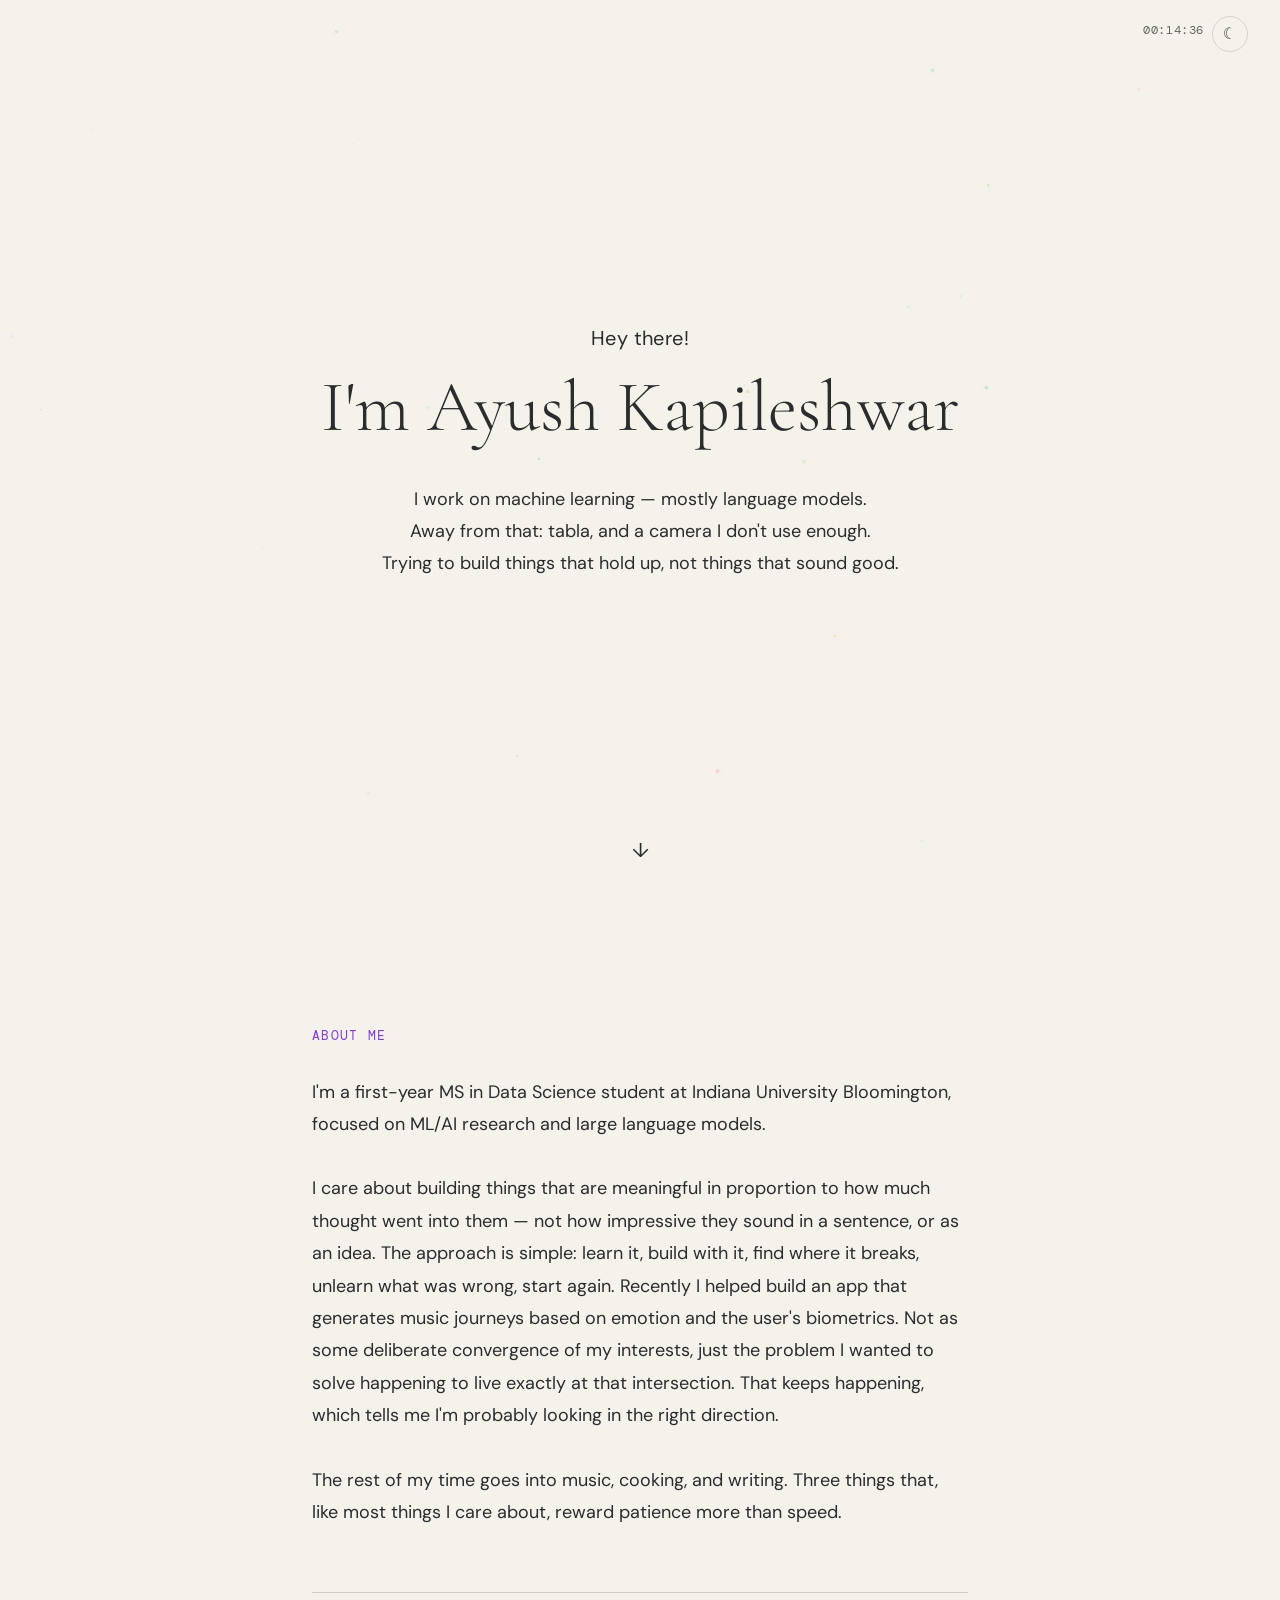
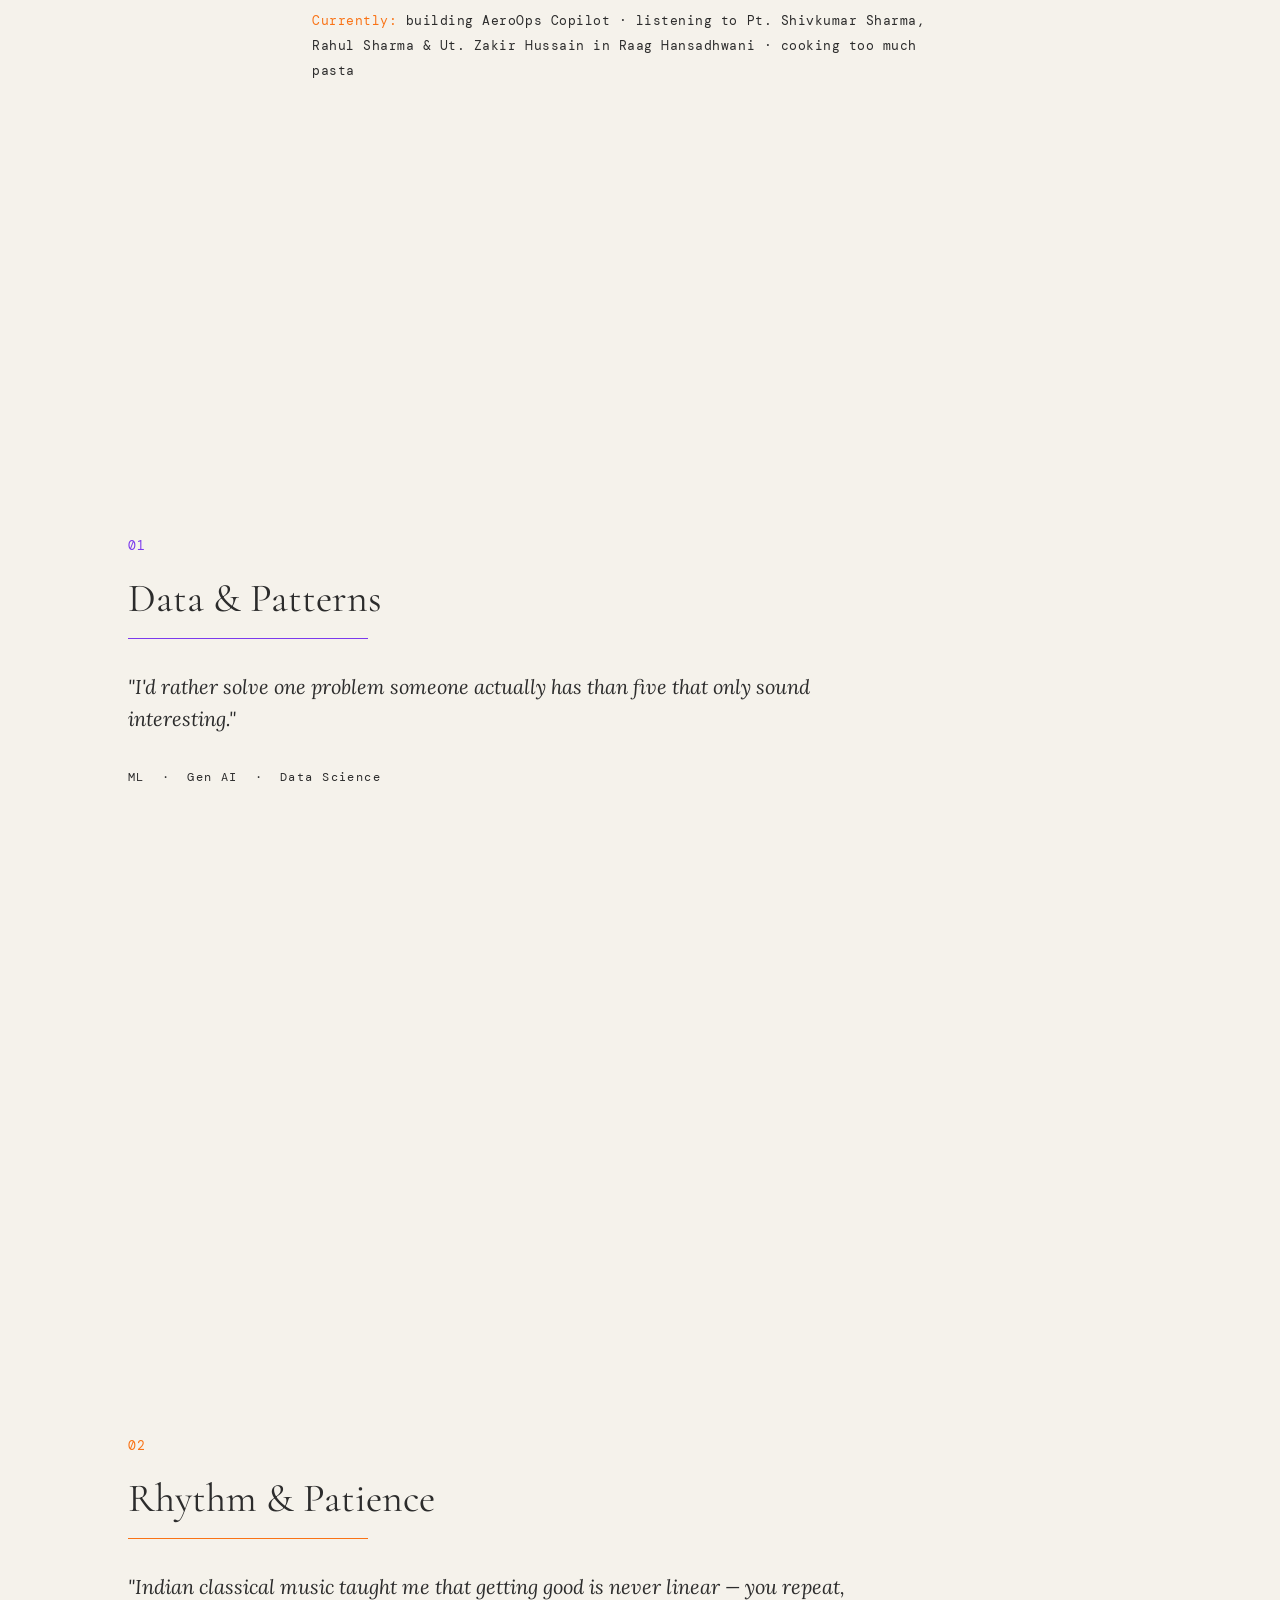
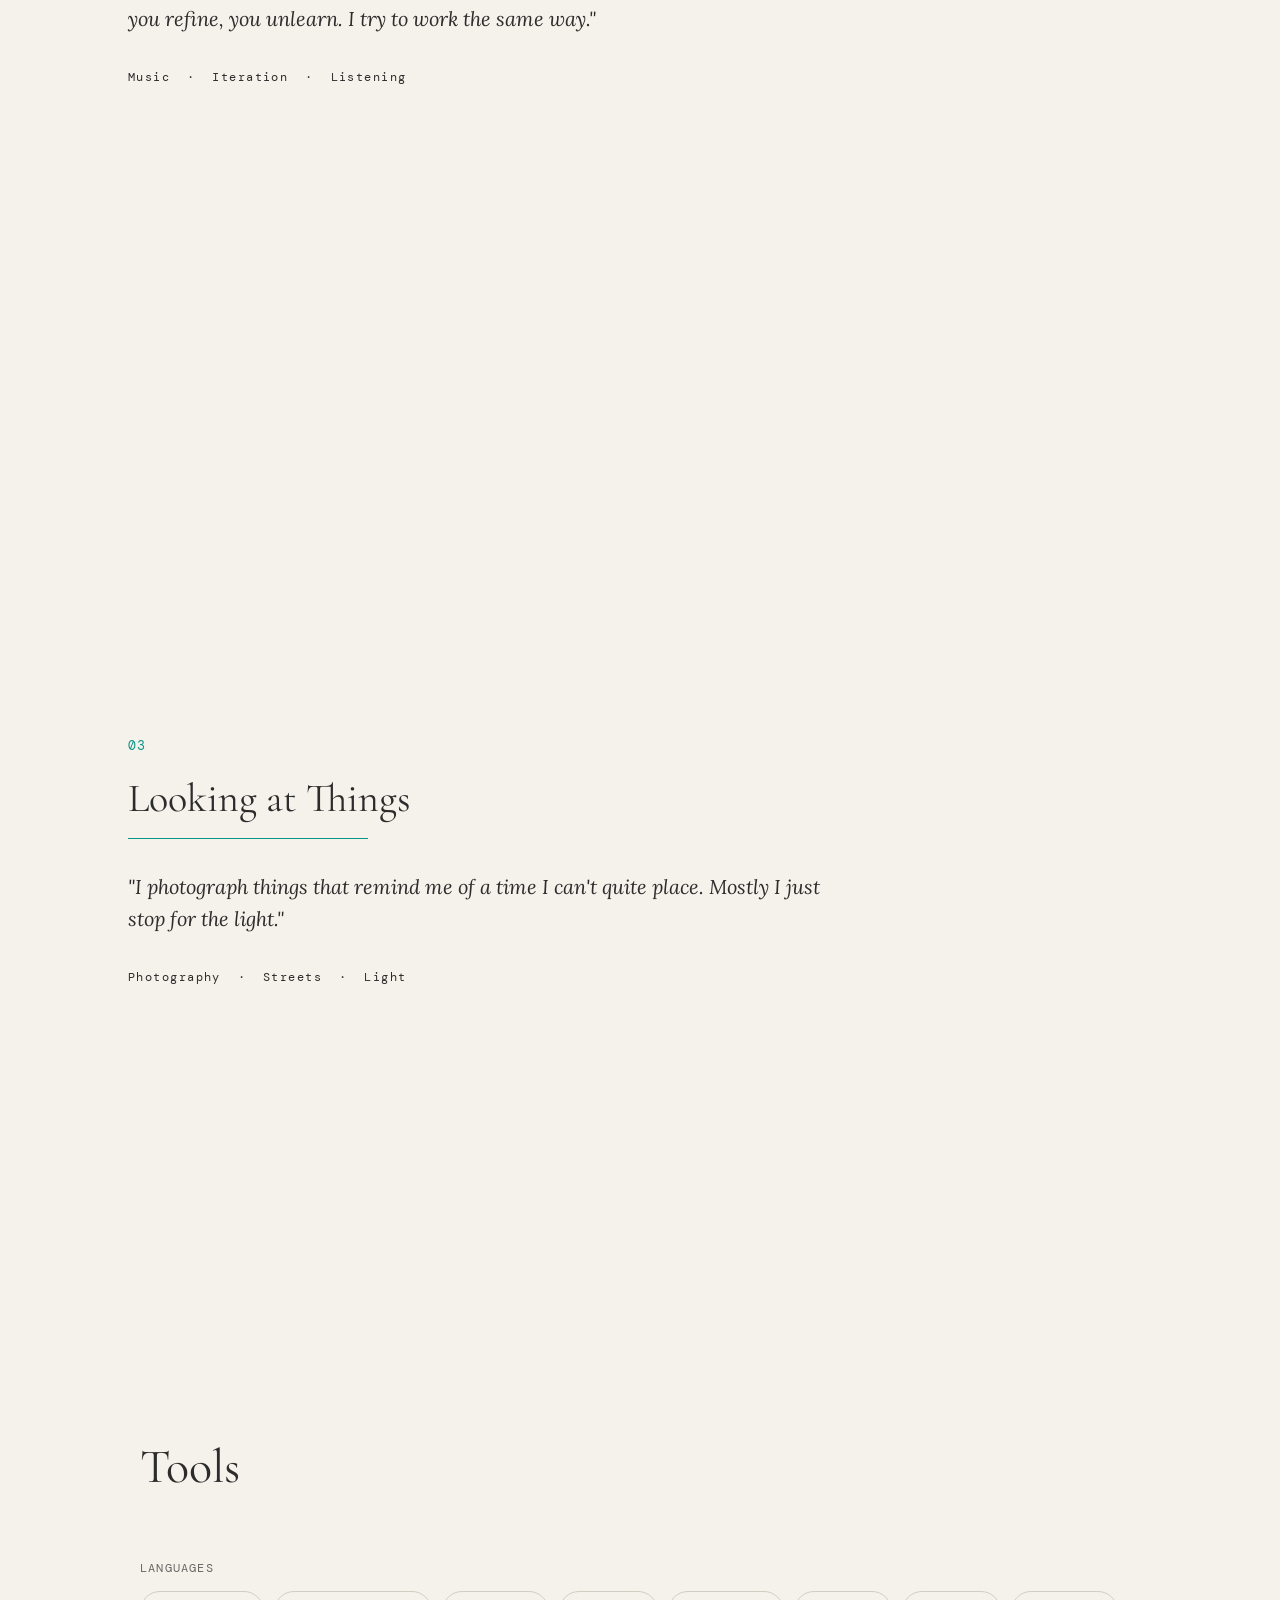
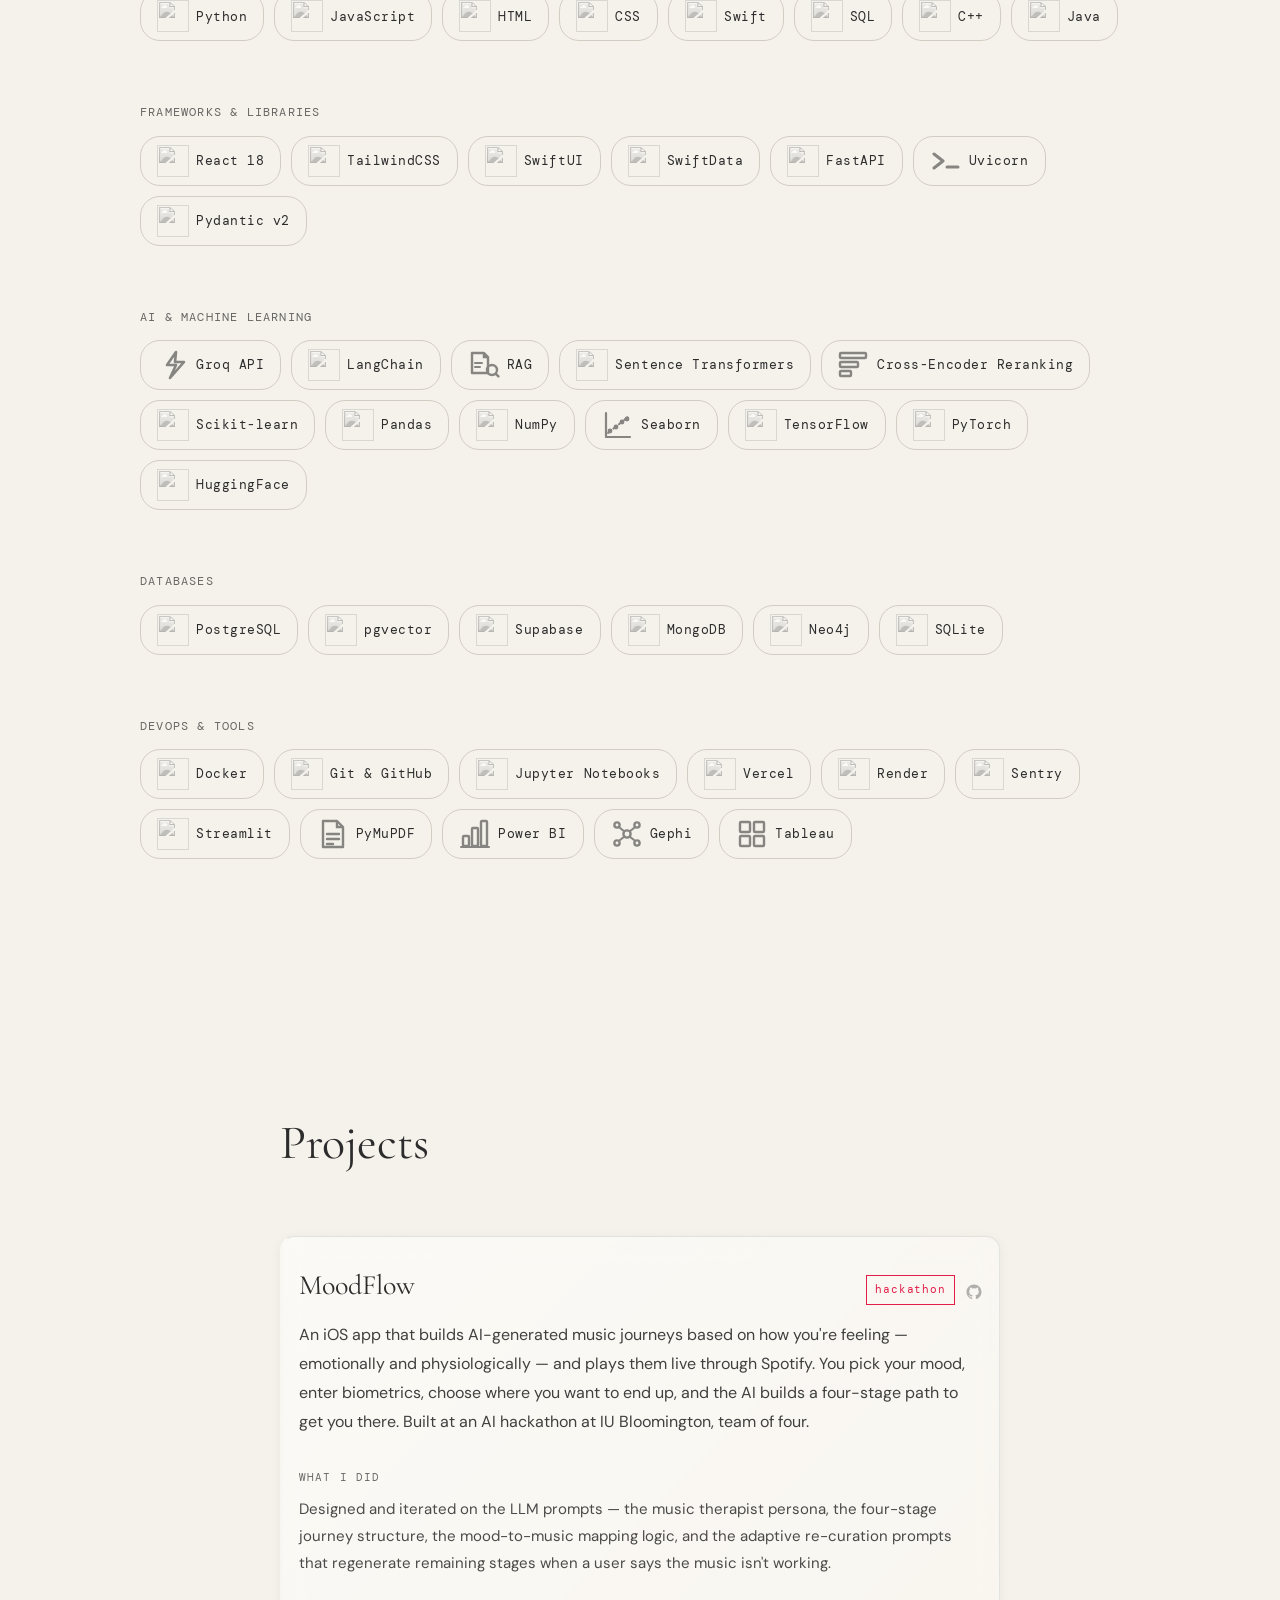
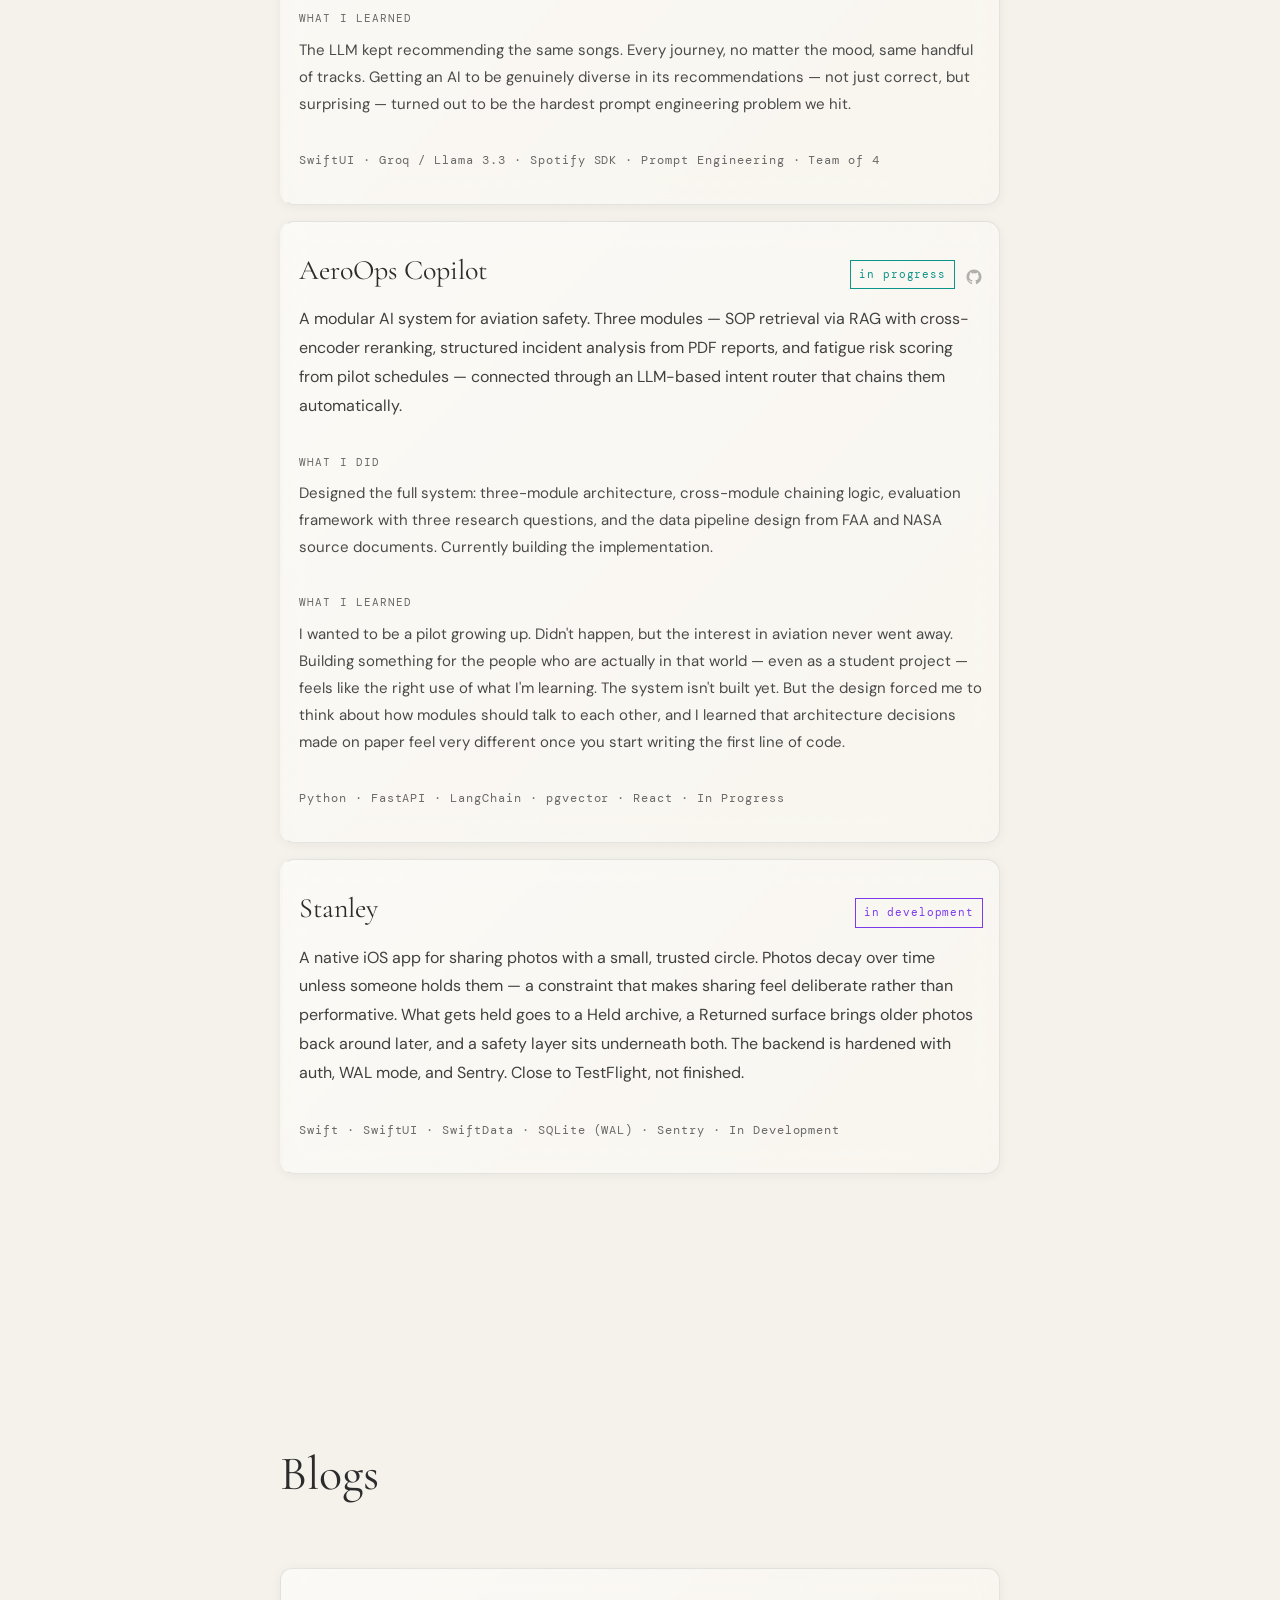
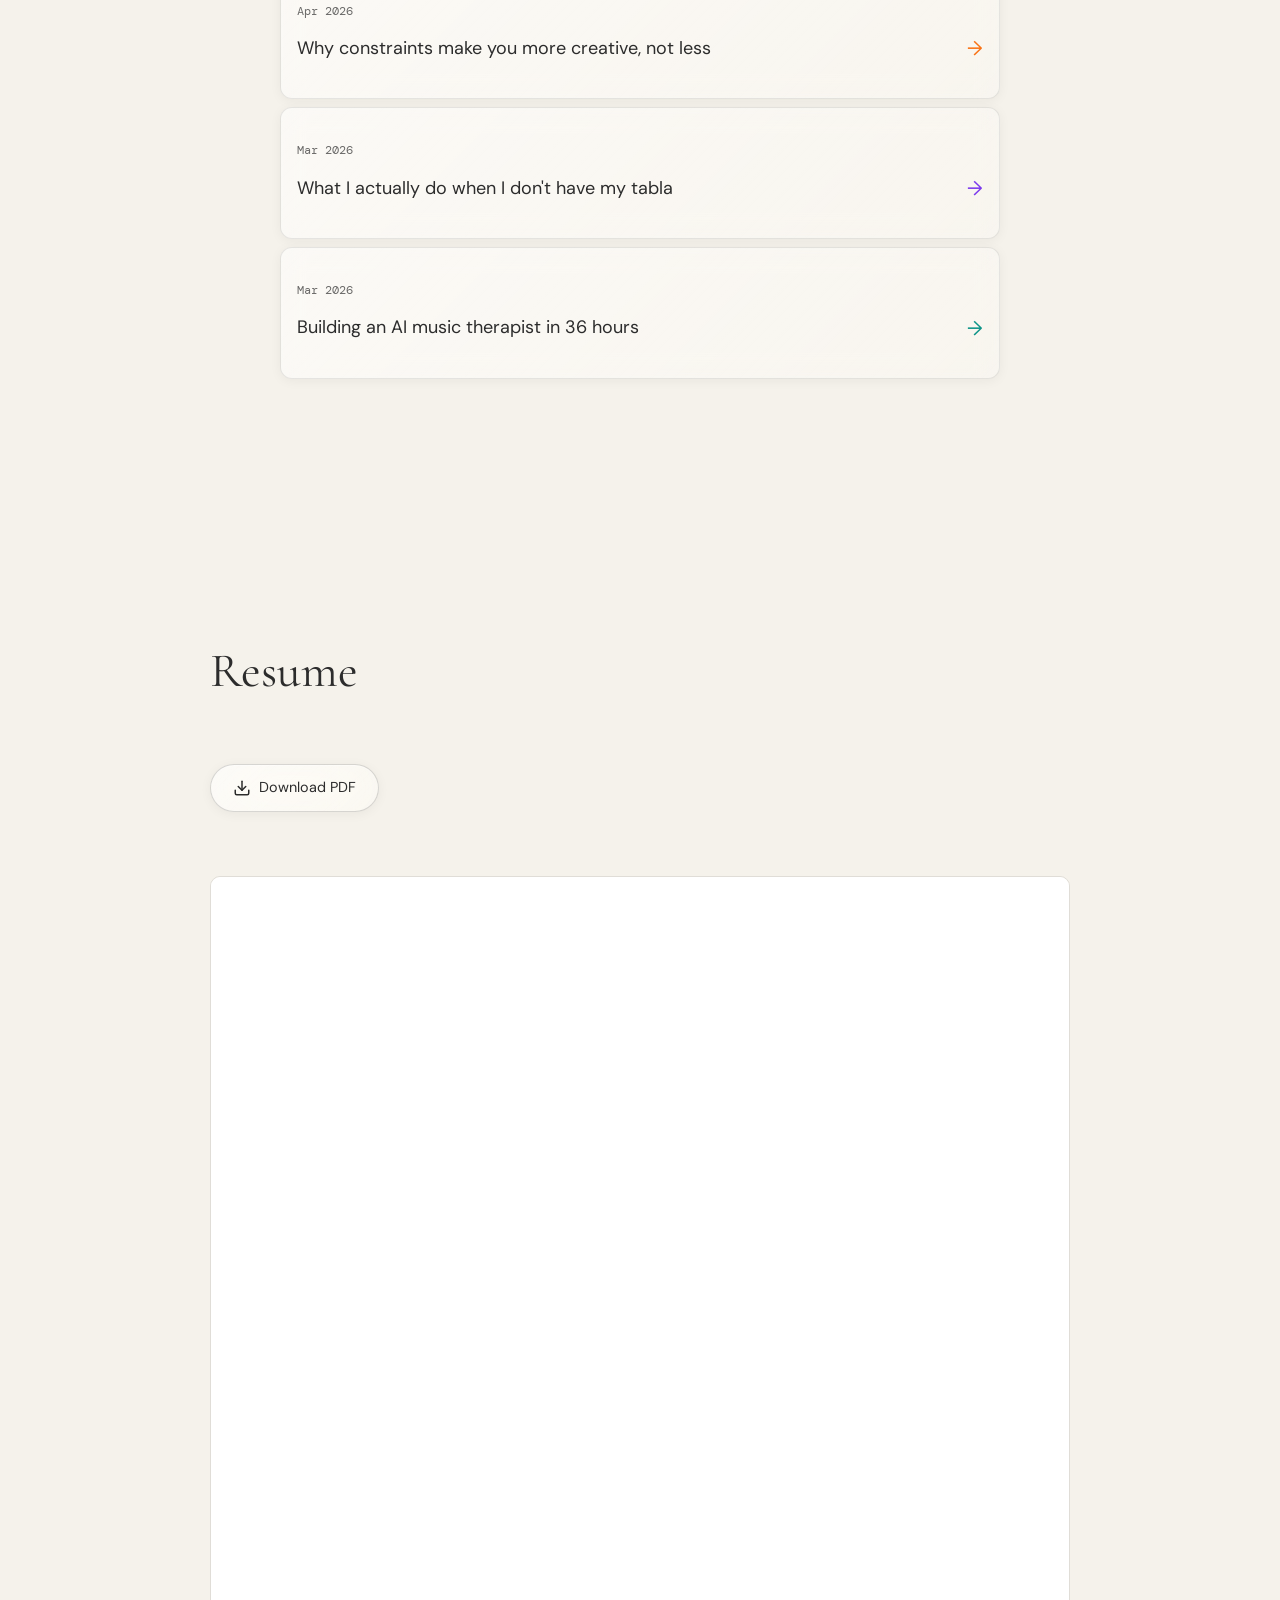
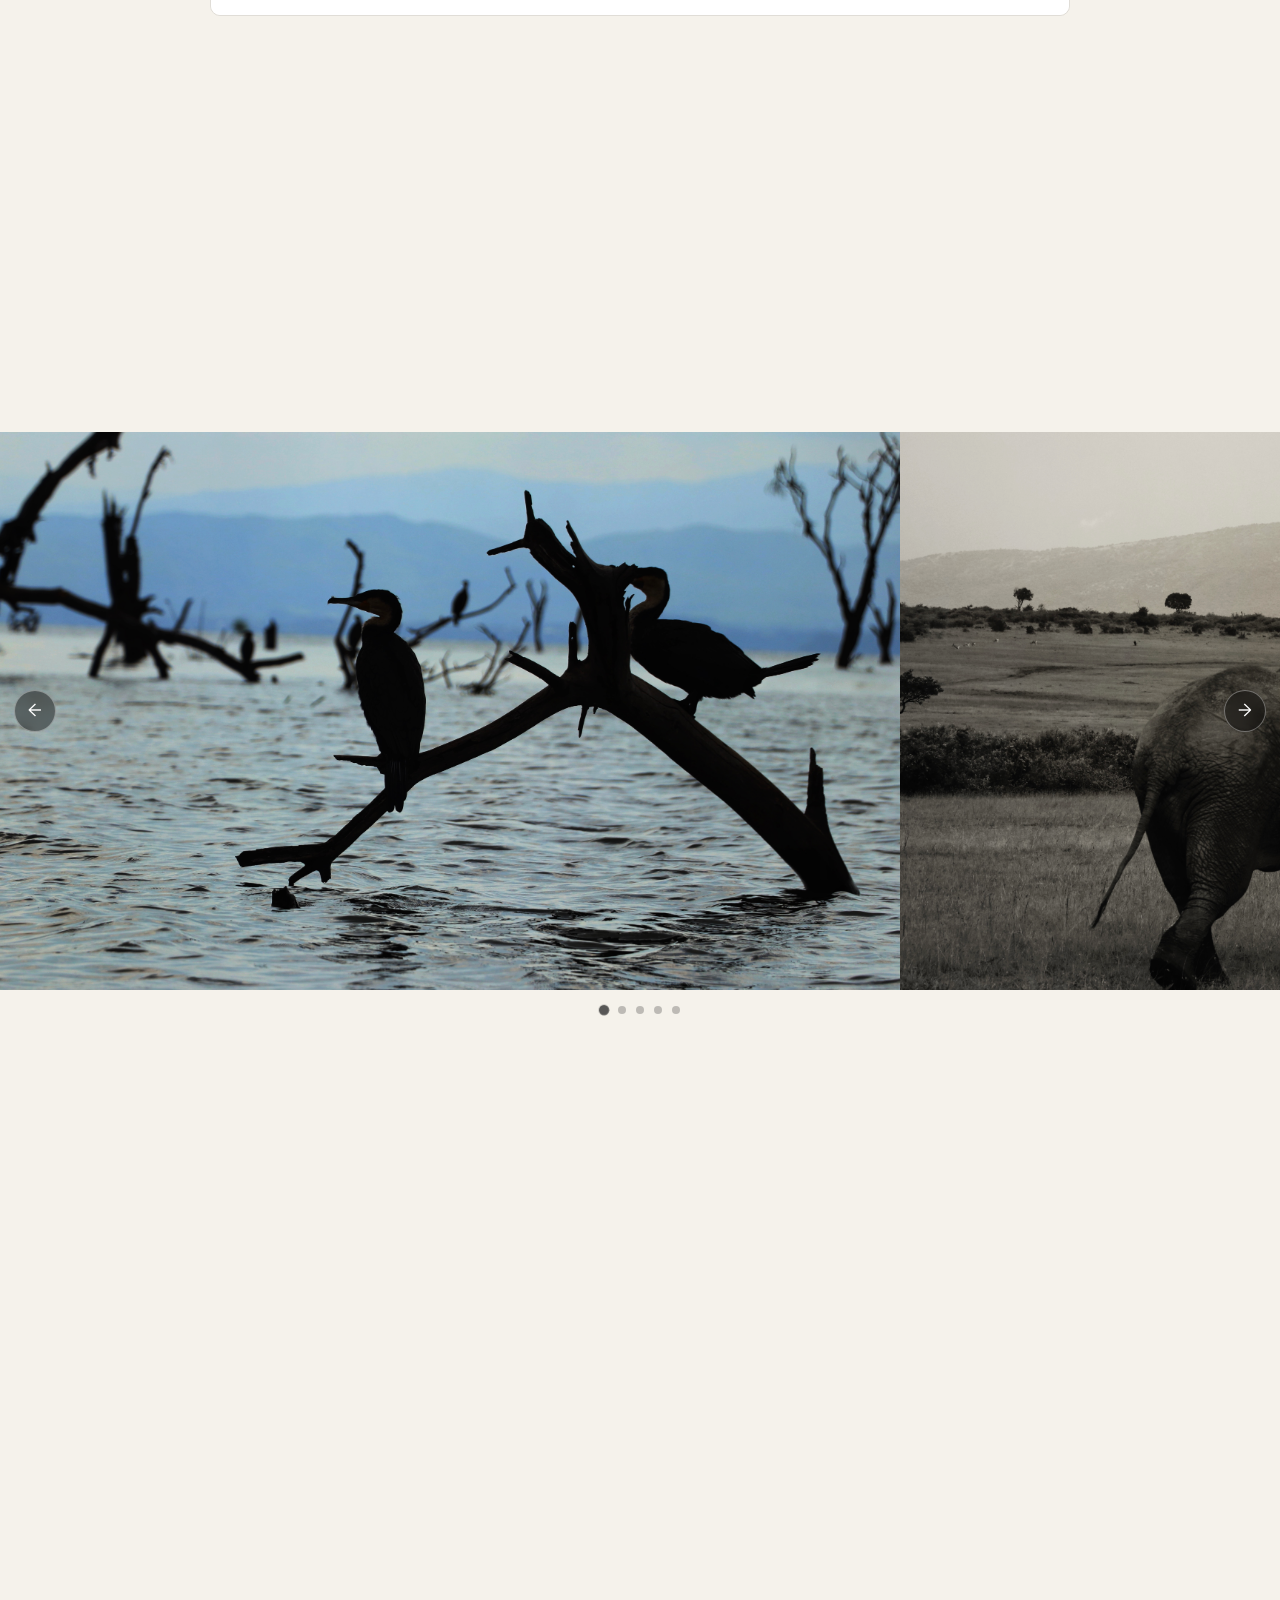
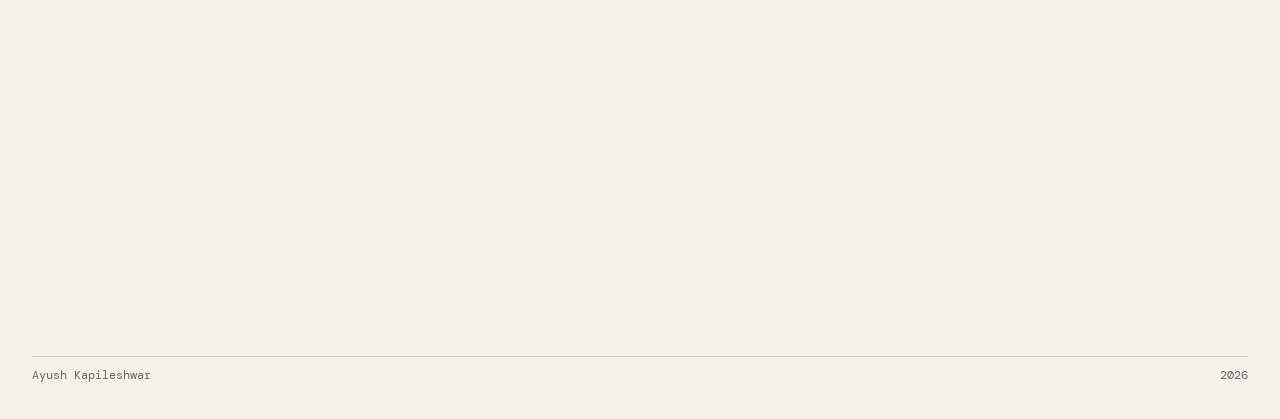
==== commit 804cb57b: "Polish pass across the site, and add Stanley Audit & polish - Nav active-section tracking was missin" ====
--- a/index.html
+++ b/index.html
@@ -5,6 +5,16 @@
   <meta name="viewport" content="width=device-width, initial-scale=1.0" />
   <title>Ayush Kapileshwar</title>
   <meta name="description" content="Ayush Kapileshwar — Data science student, tabla player, occasional photographer." />
+  <meta name="theme-color" content="#F5F2EB" media="(prefers-color-scheme: light)" />
+  <meta name="theme-color" content="#141616" media="(prefers-color-scheme: dark)" />
+
+  <!-- Social preview -->
+  <meta property="og:type" content="website" />
+  <meta property="og:title" content="Ayush Kapileshwar" />
+  <meta property="og:description" content="Data science student, tabla player, occasional photographer." />
+
+  <!-- Inline favicon — avoids a 404 round-trip for a file that doesn't exist -->
+  <link rel="icon" href="data:image/svg+xml,%3Csvg%20xmlns='http://www.w3.org/2000/svg'%20viewBox='0%200%2032%2032'%3E%3Ctext%20y='25'%20x='5'%20font-size='26'%20font-family='Georgia,serif'%3EA%3C/text%3E%3C/svg%3E" />
 
   <!-- Preload key fonts -->
   <link rel="preconnect" href="https://fonts.googleapis.com" />
@@ -36,16 +46,17 @@
   <!-- Orbit Canvas -->
   <canvas id="orbit-canvas" aria-hidden="true"></canvas>
 
-  <!-- Pre-scroll clock (visible before nav appears) -->
-  <span id="clock-fixed" class="clock-fixed" aria-live="polite">00:00:00</span>
+  <!-- Pre-scroll clock (visible before nav appears).
+       aria-hidden: it ticks every second and would otherwise be announced every second. -->
+  <span id="clock-fixed" class="clock-fixed" aria-hidden="true">00:00:00</span>
 
   <!-- Theme Toggle (fixed, top-right) -->
-  <button class="theme-toggle" aria-label="Toggle dark mode">☾</button>
+  <button class="theme-toggle" type="button" aria-label="Toggle dark mode">☾</button>
 
   <!-- ─────────────────────────────────────────────────────── -->
   <!-- STICKY NAVIGATION                                        -->
   <!-- ─────────────────────────────────────────────────────── -->
-  <nav id="sticky-nav" role="navigation" aria-label="Site navigation">
+  <nav id="sticky-nav" aria-label="Site navigation">
     <a href="#landing" class="nav-name" aria-label="Home">
       <svg class="nav-home-icon" width="32" height="32" viewBox="0 0 24 24" fill="none" stroke="currentColor" stroke-width="1.5" stroke-linecap="round" stroke-linejoin="round">
         <path d="M3 9.5L12 3l9 6.5V20a1 1 0 0 1-1 1H4a1 1 0 0 1-1-1V9.5z"/>
@@ -63,17 +74,17 @@
       <a href="#contact" data-section="contact">Contact</a>
     </div>
     <div class="nav-right">
-      <span id="clock-nav" class="clock-nav">00:00:00</span>
-      <button class="nav-theme-toggle" aria-label="Toggle dark mode">☾</button>
+      <span id="clock-nav" class="clock-nav" aria-hidden="true">00:00:00</span>
+      <button class="nav-theme-toggle" type="button" aria-label="Toggle dark mode">☾</button>
       <!-- Hamburger — mobile only -->
-      <button class="nav-hamburger" id="navHamburger" aria-label="Open menu" aria-expanded="false">
+      <button class="nav-hamburger" type="button" id="navHamburger" aria-label="Open menu" aria-expanded="false" aria-controls="mobileNavDrawer">
         <span></span><span></span><span></span>
       </button>
     </div>
   </nav>
 
   <!-- Mobile nav drawer -->
-  <div class="mobile-nav-drawer" id="mobileNavDrawer" aria-hidden="true">
+  <nav class="mobile-nav-drawer" id="mobileNavDrawer" aria-label="Site navigation">
     <a href="#about" class="mobile-nav-link">About Me</a>
     <a href="#drives" class="mobile-nav-link">What Drives Me</a>
     <a href="#tools" class="mobile-nav-link">Tools</a>
@@ -82,19 +93,21 @@
     <a href="#resume" class="mobile-nav-link">Resume</a>
     <a href="#gallery" class="mobile-nav-link">Gallery</a>
     <a href="#contact" class="mobile-nav-link">Contact</a>
-  </div>
+  </nav>
+
+  <main id="content">
 
   <!-- ─────────────────────────────────────────────────────── -->
   <!-- SECTION 0 — LANDING                                      -->
   <!-- ─────────────────────────────────────────────────────── -->
-  <section id="landing">
+  <section id="landing" aria-label="Introduction">
     <div class="landing-content">
       <p class="landing-greeting">Hey there!</p>
       <h1 class="landing-name">I'm Ayush Kapileshwar</h1>
       <div class="landing-tagline">
-        <p> I love working at the intersection of machine learning, thoughtful ideas, and human curiosity.</p>
-        <p>grounded by my love for Indian classical music and the art of visual storytelling.</p>
-        <p>Aspiring to build AI systems that are not just powerful, but meaningful.</p>
+        <p>I work on machine learning — mostly language models.</p>
+        <p>Away from that: tabla, and a camera I don't use enough.</p>
+        <p>Trying to build things that hold up, not things that sound good.</p>
       </div>
     </div>
     <a href="#about" class="scroll-indicator" aria-label="Scroll to content">↓</a>
@@ -103,15 +116,15 @@
   <!-- ─────────────────────────────────────────────────────── -->
   <!-- SECTION 1 — ABOUT                                        -->
   <!-- ─────────────────────────────────────────────────────── -->
-  <section id="about">
+  <section id="about" aria-labelledby="about-heading">
     <div class="content-col">
-      <div class="section-label section-number reveal" data-delay="0">About Me</div>
+      <h2 id="about-heading" class="section-label section-number reveal" data-delay="0">About Me</h2>
       <div class="about-text">
-        <p class="reveal" data-delay="1">I'm a first-year MS in Data Science student at Indiana University Bloomington, focused on ML/AI research and Large Language Models</p>
-
-        <p class="reveal" data-delay="1">I care about building things that are meaningful in proportion to how much thought went into them.Not on how impressive they sound in a sentence, or as an idea. My approach is pretty much simple; learn it, build with it, find where it breaks, unlearn what was wrong, and start again. Recently I helped build an app that generates music journeys based on emotion and the user's biometrics. Not as some deliberate convergence of my interests, just the problem I wanted to solve happening to live exactly at that intersection. That keeps happening, which tells me I'm probably looking in the right direction.</p>
-
-        <p class="reveal" data-delay="1">The rest of my time goes into music, cooking, and writing.Three things that, like most things I care about, reward patience more than speed.</p>
+        <p class="reveal" data-delay="1">I'm a first-year MS in Data Science student at Indiana University Bloomington, focused on ML/AI research and large language models.</p>
+
+        <p class="reveal" data-delay="1">I care about building things that are meaningful in proportion to how much thought went into them — not how impressive they sound in a sentence, or as an idea. The approach is simple: learn it, build with it, find where it breaks, unlearn what was wrong, start again. Recently I helped build an app that generates music journeys based on emotion and the user's biometrics. Not as some deliberate convergence of my interests, just the problem I wanted to solve happening to live exactly at that intersection. That keeps happening, which tells me I'm probably looking in the right direction.</p>
+
+        <p class="reveal" data-delay="1">The rest of my time goes into music, cooking, and writing. Three things that, like most things I care about, reward patience more than speed.</p>
 
         <p class="reveal currently-line" data-delay="1"><span class="currently-label">Currently:</span> building AeroOps Copilot · listening to Pt. Shivkumar Sharma, Rahul Sharma &amp; Ut. Zakir Hussain in Raag Hansadhwani · cooking too much pasta</p>
       </div>
@@ -121,7 +134,7 @@
   <!-- ─────────────────────────────────────────────────────── -->
   <!-- SECTION 2 — WHAT DRIVES ME                               -->
   <!-- ─────────────────────────────────────────────────────── -->
-  <section id="drives">
+  <section id="drives" aria-label="What drives me">
 
     <!-- Pillar 01 -->
     <div class="pillar">
@@ -129,7 +142,7 @@
         <div class="pillar-number reveal" data-delay="0">01</div>
         <h2 class="pillar-title reveal" data-delay="1">Data &amp; Patterns</h2>
         <div class="pillar-divider reveal" data-delay="2"></div>
-        <p class="pillar-quote reveal" data-delay="3">"Working toward building solutions that solve problems people actually care about — one at a time."</p>
+        <p class="pillar-quote reveal" data-delay="3">"I'd rather solve one problem someone actually has than five that only sound interesting."</p>
         <p class="pillar-tags reveal" data-delay="4">ML&nbsp;&nbsp;·&nbsp;&nbsp;Gen AI&nbsp;&nbsp;·&nbsp;&nbsp;Data Science</p>
       </div>
     </div>
@@ -140,7 +153,7 @@
         <div class="pillar-number reveal" data-delay="0">02</div>
         <h2 class="pillar-title reveal" data-delay="1">Rhythm &amp; Patience</h2>
         <div class="pillar-divider reveal" data-delay="2"></div>
-        <p class="pillar-quote reveal" data-delay="3">"Years of Indian classical music taught me that mastery is never linear — you repeat, you refine, you unlearn. I wish to bring that same patience to every problem I work with."</p>
+        <p class="pillar-quote reveal" data-delay="3">"Indian classical music taught me that getting good is never linear — you repeat, you refine, you unlearn. I try to work the same way."</p>
         <p class="pillar-tags reveal" data-delay="4">Music&nbsp;&nbsp;·&nbsp;&nbsp;Iteration&nbsp;&nbsp;·&nbsp;&nbsp;Listening</p>
       </div>
     </div>
@@ -161,10 +174,10 @@
   <!-- ─────────────────────────────────────────────────────── -->
   <!-- SECTION 3 — TOOLS                                        -->
   <!-- ─────────────────────────────────────────────────────── -->
-  <section id="tools">
+  <section id="tools" aria-labelledby="tools-heading">
     <div class="tools-inner">
       <div class="tools-header">
-        <h2 class="section-heading reveal" data-delay="0">Tools</h2>
+        <h2 id="tools-heading" class="section-heading reveal" data-delay="0">Tools</h2>
       </div>
 
       <div class="tools-grid">
@@ -172,7 +185,7 @@
         <div class="tool-category reveal" data-delay="1">
           <h3 class="tool-category-title">Languages</h3>
           <div class="tool-tags">
-            <a class="tool-tag" href="https://www.python.org" target="_blank" rel="noopener noreferrer">
+            <a class="tool-tag" href="https://docs.python.org/3/" target="_blank" rel="noopener noreferrer">
               <img class="tool-icon" src="https://cdn.simpleicons.org/python" alt="" width="32" height="32" loading="lazy"><span>Python</span>
             </a>
             <a class="tool-tag" href="https://developer.mozilla.org/en-US/docs/Web/JavaScript" target="_blank" rel="noopener noreferrer">
@@ -184,16 +197,16 @@
             <a class="tool-tag" href="https://developer.mozilla.org/en-US/docs/Web/CSS" target="_blank" rel="noopener noreferrer">
               <img class="tool-icon" src="https://cdn.jsdelivr.net/gh/devicons/devicon@latest/icons/css3/css3-original.svg" alt="" width="32" height="32" loading="lazy"><span>CSS</span>
             </a>
-            <a class="tool-tag" href="https://swift.org" target="_blank" rel="noopener noreferrer">
+            <a class="tool-tag" href="https://www.swift.org/documentation/" target="_blank" rel="noopener noreferrer">
               <img class="tool-icon" src="https://cdn.simpleicons.org/swift" alt="" width="32" height="32" loading="lazy"><span>Swift</span>
             </a>
-            <a class="tool-tag" href="https://www.w3schools.com/sql/" target="_blank" rel="noopener noreferrer">
+            <a class="tool-tag" href="https://dev.mysql.com/doc/" target="_blank" rel="noopener noreferrer">
               <img class="tool-icon" src="https://cdn.jsdelivr.net/gh/devicons/devicon@latest/icons/mysql/mysql-original.svg" alt="" width="32" height="32" loading="lazy"><span>SQL</span>
             </a>
-            <a class="tool-tag" href="https://isocpp.org" target="_blank" rel="noopener noreferrer">
+            <a class="tool-tag" href="https://en.cppreference.com/w/" target="_blank" rel="noopener noreferrer">
               <img class="tool-icon" src="https://cdn.jsdelivr.net/gh/devicons/devicon@latest/icons/cplusplus/cplusplus-original.svg" alt="" width="32" height="32" loading="lazy"><span>C++</span>
             </a>
-            <a class="tool-tag" href="https://www.java.com" target="_blank" rel="noopener noreferrer">
+            <a class="tool-tag" href="https://docs.oracle.com/en/java/javase/" target="_blank" rel="noopener noreferrer">
               <img class="tool-icon" src="https://cdn.jsdelivr.net/gh/devicons/devicon@latest/icons/java/java-original.svg" alt="" width="32" height="32" loading="lazy"><span>Java</span>
             </a>
           </div>
@@ -205,16 +218,21 @@
             <a class="tool-tag" href="https://react.dev" target="_blank" rel="noopener noreferrer">
               <img class="tool-icon" src="https://cdn.simpleicons.org/react" alt="" width="32" height="32" loading="lazy"><span>React 18</span>
             </a>
-            <a class="tool-tag" href="https://tailwindcss.com" target="_blank" rel="noopener noreferrer">
+            <a class="tool-tag" href="https://tailwindcss.com/docs" target="_blank" rel="noopener noreferrer">
               <img class="tool-icon" src="https://cdn.simpleicons.org/tailwindcss" alt="" width="32" height="32" loading="lazy"><span>TailwindCSS</span>
             </a>
-            <a class="tool-tag" href="https://developer.apple.com/xcode/swiftui/" target="_blank" rel="noopener noreferrer">
+            <a class="tool-tag" href="https://developer.apple.com/documentation/swiftui" target="_blank" rel="noopener noreferrer">
               <img class="tool-icon" src="https://cdn.simpleicons.org/swift" alt="" width="32" height="32" loading="lazy"><span>SwiftUI</span>
+            </a>
+            <a class="tool-tag" href="https://developer.apple.com/documentation/swiftdata" target="_blank" rel="noopener noreferrer">
+              <img class="tool-icon" src="https://cdn.simpleicons.org/swift" alt="" width="32" height="32" loading="lazy"><span>SwiftData</span>
             </a>
             <a class="tool-tag" href="https://fastapi.tiangolo.com" target="_blank" rel="noopener noreferrer">
               <img class="tool-icon" src="https://cdn.simpleicons.org/fastapi" alt="" width="32" height="32" loading="lazy"><span>FastAPI</span>
             </a>
-            <a class="tool-tag" href="https://www.uvicorn.org" target="_blank" rel="noopener noreferrer">
+            <!-- uvicorn.org stopped resolving (SERVFAIL at both Google and
+                 Cloudflare DNS); the repo README is the live documentation. -->
+            <a class="tool-tag" href="https://github.com/encode/uvicorn#readme" target="_blank" rel="noopener noreferrer">
               <svg class="tool-icon" width="32" height="32" viewBox="0 0 16 16" fill="none" aria-hidden="true"><path d="M2 4.5L6.5 8L2 11.5" stroke="currentColor" stroke-width="1.5" stroke-linecap="round" stroke-linejoin="round"/><line x1="8.5" y1="11" x2="14" y2="11" stroke="currentColor" stroke-width="1.5" stroke-linecap="round"/></svg><span>Uvicorn</span>
             </a>
             <a class="tool-tag" href="https://docs.pydantic.dev" target="_blank" rel="noopener noreferrer">
@@ -226,10 +244,10 @@
         <div class="tool-category reveal" data-delay="3">
           <h3 class="tool-category-title">AI &amp; Machine Learning</h3>
           <div class="tool-tags">
-            <a class="tool-tag" href="https://groq.com" target="_blank" rel="noopener noreferrer">
+            <a class="tool-tag" href="https://console.groq.com/docs" target="_blank" rel="noopener noreferrer">
               <svg class="tool-icon" width="32" height="32" viewBox="0 0 16 16" fill="none" aria-hidden="true"><path d="M9.5 1.5L5 8h4.5L6.5 14.5l7-8H9L9.5 1.5z" stroke="currentColor" stroke-width="1.3" fill="none" stroke-linejoin="round" stroke-linecap="round"/></svg><span>Groq API</span>
             </a>
-            <a class="tool-tag" href="https://www.langchain.com" target="_blank" rel="noopener noreferrer">
+            <a class="tool-tag" href="https://python.langchain.com/docs/introduction/" target="_blank" rel="noopener noreferrer">
               <img class="tool-icon" src="https://cdn.simpleicons.org/langchain" alt="" width="32" height="32" loading="lazy"><span>LangChain</span>
             </a>
             <a class="tool-tag" href="https://python.langchain.com/docs/concepts/rag/" target="_blank" rel="noopener noreferrer">
@@ -241,25 +259,25 @@
             <a class="tool-tag" href="https://sbert.net/examples/applications/cross-encoder/README.html" target="_blank" rel="noopener noreferrer">
               <svg class="tool-icon" width="32" height="32" viewBox="0 0 16 16" fill="none" aria-hidden="true"><rect x="1" y="2" width="13" height="2.5" rx="0.5" stroke="currentColor" stroke-width="1.2"/><rect x="1" y="6.5" width="9" height="2.5" rx="0.5" stroke="currentColor" stroke-width="1.2"/><rect x="1" y="11" width="5.5" height="2.5" rx="0.5" stroke="currentColor" stroke-width="1.2"/></svg><span>Cross-Encoder Reranking</span>
             </a>
-            <a class="tool-tag" href="https://scikit-learn.org" target="_blank" rel="noopener noreferrer">
+            <a class="tool-tag" href="https://scikit-learn.org/stable/user_guide.html" target="_blank" rel="noopener noreferrer">
               <img class="tool-icon" src="https://cdn.simpleicons.org/scikitlearn" alt="" width="32" height="32" loading="lazy"><span>Scikit-learn</span>
             </a>
-            <a class="tool-tag" href="https://pandas.pydata.org" target="_blank" rel="noopener noreferrer">
+            <a class="tool-tag" href="https://pandas.pydata.org/docs/" target="_blank" rel="noopener noreferrer">
               <img class="tool-icon" src="https://cdn.jsdelivr.net/gh/devicons/devicon@latest/icons/pandas/pandas-original.svg" alt="" width="32" height="32" loading="lazy"><span>Pandas</span>
             </a>
-            <a class="tool-tag" href="https://numpy.org" target="_blank" rel="noopener noreferrer">
+            <a class="tool-tag" href="https://numpy.org/doc/stable/" target="_blank" rel="noopener noreferrer">
               <img class="tool-icon" src="https://cdn.jsdelivr.net/gh/devicons/devicon@latest/icons/numpy/numpy-original.svg" alt="" width="32" height="32" loading="lazy"><span>NumPy</span>
             </a>
-            <a class="tool-tag" href="https://seaborn.pydata.org" target="_blank" rel="noopener noreferrer">
+            <a class="tool-tag" href="https://seaborn.pydata.org/tutorial.html" target="_blank" rel="noopener noreferrer">
               <svg class="tool-icon" width="32" height="32" viewBox="0 0 16 16" fill="none" aria-hidden="true"><line x1="2" y1="14" x2="2" y2="2" stroke="currentColor" stroke-width="1.1" stroke-linecap="round"/><line x1="2" y1="14" x2="14" y2="14" stroke="currentColor" stroke-width="1.1" stroke-linecap="round"/><line x1="3" y1="12" x2="13" y2="4" stroke="currentColor" stroke-width="1" stroke-linecap="round" stroke-dasharray="2 1.5"/><circle cx="4" cy="11" r="1.2" fill="currentColor"/><circle cx="7" cy="9" r="1.2" fill="currentColor"/><circle cx="10" cy="6.5" r="1.2" fill="currentColor"/><circle cx="12.5" cy="5" r="1.2" fill="currentColor"/></svg><span>Seaborn</span>
             </a>
-            <a class="tool-tag" href="https://www.tensorflow.org" target="_blank" rel="noopener noreferrer">
+            <a class="tool-tag" href="https://www.tensorflow.org/api_docs" target="_blank" rel="noopener noreferrer">
               <img class="tool-icon" src="https://cdn.simpleicons.org/tensorflow" alt="" width="32" height="32" loading="lazy"><span>TensorFlow</span>
             </a>
-            <a class="tool-tag" href="https://pytorch.org" target="_blank" rel="noopener noreferrer">
+            <a class="tool-tag" href="https://pytorch.org/docs/stable/index.html" target="_blank" rel="noopener noreferrer">
               <img class="tool-icon" src="https://cdn.simpleicons.org/pytorch" alt="" width="32" height="32" loading="lazy"><span>PyTorch</span>
             </a>
-            <a class="tool-tag" href="https://huggingface.co" target="_blank" rel="noopener noreferrer">
+            <a class="tool-tag" href="https://huggingface.co/docs" target="_blank" rel="noopener noreferrer">
               <img class="tool-icon" src="https://cdn.simpleicons.org/huggingface" alt="" width="32" height="32" loading="lazy"><span>HuggingFace</span>
             </a>
           </div>
@@ -268,20 +286,23 @@
         <div class="tool-category reveal" data-delay="4">
           <h3 class="tool-category-title">Databases</h3>
           <div class="tool-tags">
-            <a class="tool-tag" href="https://www.postgresql.org" target="_blank" rel="noopener noreferrer">
+            <a class="tool-tag" href="https://www.postgresql.org/docs/current/" target="_blank" rel="noopener noreferrer">
               <img class="tool-icon" src="https://cdn.jsdelivr.net/gh/devicons/devicon@latest/icons/postgresql/postgresql-original.svg" alt="" width="32" height="32" loading="lazy"><span>PostgreSQL</span>
             </a>
             <a class="tool-tag" href="https://github.com/pgvector/pgvector" target="_blank" rel="noopener noreferrer">
               <img class="tool-icon" src="https://cdn.jsdelivr.net/gh/devicons/devicon@latest/icons/postgresql/postgresql-original.svg" alt="" width="32" height="32" loading="lazy"><span>pgvector</span>
             </a>
-            <a class="tool-tag" href="https://supabase.com" target="_blank" rel="noopener noreferrer">
+            <a class="tool-tag" href="https://supabase.com/docs" target="_blank" rel="noopener noreferrer">
               <img class="tool-icon" src="https://cdn.simpleicons.org/supabase" alt="" width="32" height="32" loading="lazy"><span>Supabase</span>
             </a>
-            <a class="tool-tag" href="https://www.mongodb.com" target="_blank" rel="noopener noreferrer">
+            <a class="tool-tag" href="https://www.mongodb.com/docs/" target="_blank" rel="noopener noreferrer">
               <img class="tool-icon" src="https://cdn.simpleicons.org/mongodb" alt="" width="32" height="32" loading="lazy"><span>MongoDB</span>
             </a>
-            <a class="tool-tag" href="https://neo4j.com" target="_blank" rel="noopener noreferrer">
+            <a class="tool-tag" href="https://neo4j.com/docs/" target="_blank" rel="noopener noreferrer">
               <img class="tool-icon" src="https://cdn.simpleicons.org/neo4j" alt="" width="32" height="32" loading="lazy"><span>Neo4j</span>
+            </a>
+            <a class="tool-tag" href="https://www.sqlite.org/docs.html" target="_blank" rel="noopener noreferrer">
+              <img class="tool-icon" src="https://cdn.simpleicons.org/sqlite" alt="" width="32" height="32" loading="lazy"><span>SQLite</span>
             </a>
           </div>
         </div>
@@ -289,34 +310,37 @@
         <div class="tool-category reveal" data-delay="5">
           <h3 class="tool-category-title">DevOps &amp; Tools</h3>
           <div class="tool-tags">
-            <a class="tool-tag" href="https://www.docker.com" target="_blank" rel="noopener noreferrer">
+            <a class="tool-tag" href="https://docs.docker.com/" target="_blank" rel="noopener noreferrer">
               <img class="tool-icon" src="https://cdn.simpleicons.org/docker" alt="" width="32" height="32" loading="lazy"><span>Docker</span>
             </a>
-            <a class="tool-tag" href="https://github.com" target="_blank" rel="noopener noreferrer">
+            <a class="tool-tag" href="https://git-scm.com/doc" target="_blank" rel="noopener noreferrer">
               <img class="tool-icon" src="https://cdn.simpleicons.org/github" alt="" width="32" height="32" loading="lazy"><span>Git &amp; GitHub</span>
             </a>
-            <a class="tool-tag" href="https://jupyter.org" target="_blank" rel="noopener noreferrer">
+            <a class="tool-tag" href="https://docs.jupyter.org/en/latest/" target="_blank" rel="noopener noreferrer">
               <img class="tool-icon" src="https://cdn.simpleicons.org/jupyter" alt="" width="32" height="32" loading="lazy"><span>Jupyter Notebooks</span>
             </a>
-            <a class="tool-tag" href="https://vercel.com" target="_blank" rel="noopener noreferrer">
+            <a class="tool-tag" href="https://vercel.com/docs" target="_blank" rel="noopener noreferrer">
               <img class="tool-icon" src="https://cdn.simpleicons.org/vercel" alt="" width="32" height="32" loading="lazy"><span>Vercel</span>
             </a>
-            <a class="tool-tag" href="https://render.com" target="_blank" rel="noopener noreferrer">
+            <a class="tool-tag" href="https://render.com/docs" target="_blank" rel="noopener noreferrer">
               <img class="tool-icon" src="https://cdn.simpleicons.org/render" alt="" width="32" height="32" loading="lazy"><span>Render</span>
             </a>
-            <a class="tool-tag" href="https://streamlit.io" target="_blank" rel="noopener noreferrer">
+            <a class="tool-tag" href="https://docs.sentry.io/" target="_blank" rel="noopener noreferrer">
+              <img class="tool-icon" src="https://cdn.simpleicons.org/sentry" alt="" width="32" height="32" loading="lazy"><span>Sentry</span>
+            </a>
+            <a class="tool-tag" href="https://docs.streamlit.io/" target="_blank" rel="noopener noreferrer">
               <img class="tool-icon" src="https://cdn.simpleicons.org/streamlit" alt="" width="32" height="32" loading="lazy"><span>Streamlit</span>
             </a>
             <a class="tool-tag" href="https://pymupdf.readthedocs.io" target="_blank" rel="noopener noreferrer">
               <svg class="tool-icon" width="32" height="32" viewBox="0 0 16 16" fill="none" aria-hidden="true"><path d="M3 1.5h7l3 3v10H3z" stroke="currentColor" stroke-width="1.2" fill="none" stroke-linejoin="round"/><path d="M10 1.5v3h3" stroke="currentColor" stroke-width="1.2" fill="none"/><line x1="5" y1="8" x2="11" y2="8" stroke="currentColor" stroke-width="1.2" stroke-linecap="round"/><line x1="5" y1="10.5" x2="11" y2="10.5" stroke="currentColor" stroke-width="1.2" stroke-linecap="round"/><line x1="5" y1="13" x2="8" y2="13" stroke="currentColor" stroke-width="1.2" stroke-linecap="round"/></svg><span>PyMuPDF</span>
             </a>
-            <a class="tool-tag" href="https://www.microsoft.com/en-us/power-platform/products/power-bi" target="_blank" rel="noopener noreferrer">
+            <a class="tool-tag" href="https://learn.microsoft.com/en-us/power-bi/" target="_blank" rel="noopener noreferrer">
               <svg class="tool-icon" width="32" height="32" viewBox="0 0 16 16" fill="none" aria-hidden="true"><rect x="2" y="9" width="3" height="5" rx="0.5" stroke="currentColor" stroke-width="1.2"/><rect x="6.5" y="5" width="3" height="9" rx="0.5" stroke="currentColor" stroke-width="1.2"/><rect x="11" y="1.5" width="3" height="12.5" rx="0.5" stroke="currentColor" stroke-width="1.2"/><line x1="1" y1="14.5" x2="15" y2="14.5" stroke="currentColor" stroke-width="1" stroke-linecap="round"/></svg><span>Power BI</span>
             </a>
-            <a class="tool-tag" href="https://gephi.org" target="_blank" rel="noopener noreferrer">
+            <a class="tool-tag" href="https://gephi.org/users/" target="_blank" rel="noopener noreferrer">
               <svg class="tool-icon" width="32" height="32" viewBox="0 0 16 16" fill="none" aria-hidden="true"><circle cx="8" cy="8" r="1.8" stroke="currentColor" stroke-width="1.2"/><circle cx="3" cy="3.5" r="1.3" stroke="currentColor" stroke-width="1.2"/><circle cx="13" cy="3.5" r="1.3" stroke="currentColor" stroke-width="1.2"/><circle cx="3" cy="12.5" r="1.3" stroke="currentColor" stroke-width="1.2"/><circle cx="13" cy="12.5" r="1.3" stroke="currentColor" stroke-width="1.2"/><line x1="6.7" y1="6.8" x2="4.2" y2="4.7" stroke="currentColor" stroke-width="1"/><line x1="9.3" y1="6.8" x2="11.8" y2="4.7" stroke="currentColor" stroke-width="1"/><line x1="6.7" y1="9.2" x2="4.2" y2="11.3" stroke="currentColor" stroke-width="1"/><line x1="9.3" y1="9.2" x2="11.8" y2="11.3" stroke="currentColor" stroke-width="1"/></svg><span>Gephi</span>
             </a>
-            <a class="tool-tag" href="https://www.tableau.com" target="_blank" rel="noopener noreferrer">
+            <a class="tool-tag" href="https://help.tableau.com/current/pro/desktop/en-us/default.htm" target="_blank" rel="noopener noreferrer">
               <svg class="tool-icon" width="32" height="32" viewBox="0 0 16 16" fill="none" aria-hidden="true"><rect x="2" y="2" width="5" height="5" rx="0.5" stroke="currentColor" stroke-width="1.2"/><rect x="9" y="2" width="5" height="5" rx="0.5" stroke="currentColor" stroke-width="1.2"/><rect x="2" y="9" width="5" height="5" rx="0.5" stroke="currentColor" stroke-width="1.2"/><rect x="9" y="9" width="5" height="5" rx="0.5" stroke="currentColor" stroke-width="1.2"/></svg><span>Tableau</span>
             </a>
           </div>
@@ -329,11 +353,11 @@
   <!-- ─────────────────────────────────────────────────────── -->
   <!-- SECTION 5 — PROJECTS                                     -->
   <!-- ─────────────────────────────────────────────────────── -->
-  <section id="projects">
+  <section id="projects" aria-labelledby="projects-heading">
     <div class="projects-inner">
 
       <div class="projects-header">
-        <h2 class="section-heading reveal" data-delay="0">Projects</h2>
+        <h2 id="projects-heading" class="section-heading reveal" data-delay="0">Projects</h2>
       </div>
 
       <!-- Card 1: MoodFlow -->
@@ -380,17 +404,30 @@
         <p class="project-stack">Python&nbsp;·&nbsp;FastAPI&nbsp;·&nbsp;LangChain&nbsp;·&nbsp;pgvector&nbsp;·&nbsp;React&nbsp;·&nbsp;In Progress</p>
       </article>
 
+      <!-- Card 3: Stanley -->
+      <article class="project-card reveal-card">
+        <div class="project-header">
+          <h3 class="project-title">Stanley</h3>
+          <div class="project-header-right">
+            <span class="project-tag">in development</span>
+          </div>
+        </div>
+        <p class="project-desc">A native iOS app for sharing photos with a small, trusted circle. Photos decay over time unless someone holds them — a constraint that makes sharing feel deliberate rather than performative. What gets held goes to a Held archive, a Returned surface brings older photos back around later, and a safety layer sits underneath both. The backend is hardened with auth, WAL mode, and Sentry. Close to TestFlight, not finished.</p>
+
+        <p class="project-stack">Swift&nbsp;·&nbsp;SwiftUI&nbsp;·&nbsp;SwiftData&nbsp;·&nbsp;SQLite (WAL)&nbsp;·&nbsp;Sentry&nbsp;·&nbsp;In Development</p>
+      </article>
+
     </div>
   </section>
 
   <!-- ─────────────────────────────────────────────────────── -->
   <!-- SECTION 6 — NOTES                                        -->
   <!-- ─────────────────────────────────────────────────────── -->
-  <section id="notes">
+  <section id="notes" aria-labelledby="notes-heading">
     <div class="notes-inner">
 
       <div class="notes-header">
-        <h2 class="section-heading reveal" data-delay="0">Blogs</h2>
+        <h2 id="notes-heading" class="section-heading reveal" data-delay="0">Blogs</h2>
       </div>
 
       <div class="notes-list">
@@ -426,10 +463,10 @@
   <!-- ─────────────────────────────────────────────────────── -->
   <!-- SECTION 7 — RESUME                                       -->
   <!-- ─────────────────────────────────────────────────────── -->
-  <section id="resume">
+  <section id="resume" aria-labelledby="resume-heading">
 
     <div class="resume-inner">
-      <h2 class="section-heading reveal" data-delay="0">Resume</h2>
+      <h2 id="resume-heading" class="section-heading reveal" data-delay="0">Resume</h2>
 
       <div class="resume-actions reveal" data-delay="1">
         <a class="resume-download-btn" href="resume/resume.pdf" download>
@@ -442,17 +479,14 @@
         </a>
       </div>
 
+      <!-- iframe's content model is empty — the old inline fallback never
+           rendered anyway, and the download button above covers that case. -->
       <div class="resume-embed-wrap reveal" data-delay="2">
         <iframe
           class="resume-frame"
           src="resume/resume.pdf"
           title="Ayush Kapileshwar — Resume"
-          loading="lazy">
-          <p class="resume-fallback">
-            Your browser can't display PDFs inline.
-            <a href="resume/resume.pdf" download>Download the resume instead.</a>
-          </p>
-        </iframe>
+          loading="lazy"></iframe>
       </div>
     </div>
 
@@ -461,50 +495,50 @@
   <!-- ─────────────────────────────────────────────────────── -->
   <!-- SECTION — GALLERY                                        -->
   <!-- ─────────────────────────────────────────────────────── -->
-  <section id="gallery">
+  <section id="gallery" aria-labelledby="gallery-heading">
 
     <div class="gallery-header">
-      <h2 class="section-heading reveal" data-delay="0">Gallery</h2>
-      <p class="gallery-subline reveal" data-delay="1">One of my hobbies being photography, would like to show some of my memories.</p>
-    </div>
-
-    <div class="gallery-carousel-wrap">
+      <h2 id="gallery-heading" class="section-heading reveal" data-delay="0">Gallery</h2>
+      <p class="gallery-subline reveal" data-delay="1">Photography is the other thing I do. A few of these.</p>
+    </div>
+
+    <div class="gallery-carousel-wrap" role="group" aria-roledescription="carousel" aria-label="Photographs">
       <div class="gallery-track" id="galleryTrack">
 
         <figure class="gallery-slide">
-          <img src="images/IMG_01.jpg" alt="" loading="lazy">
+          <img src="images/IMG_01.jpg" alt="Two cormorants perched on a bare, half-submerged branch in a lake, silhouetted against distant hills." width="4860" height="3645" loading="lazy">
         </figure>
 
         <figure class="gallery-slide">
-          <img src="images/IMG_02.jpg" alt="" loading="lazy">
+          <img src="images/IMG_02.jpg" alt="An elephant walking through open grassland, in black and white, with a low ridge behind it." width="5016" height="3762" loading="lazy">
         </figure>
 
         <figure class="gallery-slide">
-          <img src="images/IMG_03.jpg" alt="" loading="lazy">
+          <img src="images/IMG_03.jpg" alt="A wet city sidewalk at dusk, lit by a row of street lamps and bare trees strung with lights." width="4284" height="5712" loading="lazy">
         </figure>
 
         <figure class="gallery-slide">
-          <img src="images/IMG_04.jpg" alt="" loading="lazy">
+          <img src="images/IMG_04.jpg" alt="Looking up at a glass-and-steel atrium roof wedged between two angled stone walls." width="4032" height="3024" loading="lazy">
         </figure>
 
         <figure class="gallery-slide">
-          <img src="images/IMG_05.jpg" alt="" loading="lazy">
+          <img src="images/IMG_05.jpg" alt="A single cormorant standing on a stump at the water's edge, dead trees blurred behind it." width="2247" height="1499" loading="lazy">
         </figure>
 
       </div>
 
       <!-- Nav arrows -->
-      <button class="gallery-arrow gallery-arrow--prev" aria-label="Previous photo" id="galleryPrev">&#8592;</button>
-      <button class="gallery-arrow gallery-arrow--next" aria-label="Next photo" id="galleryNext">&#8594;</button>
+      <button class="gallery-arrow gallery-arrow--prev" type="button" aria-label="Previous photo" id="galleryPrev">&#8592;</button>
+      <button class="gallery-arrow gallery-arrow--next" type="button" aria-label="Next photo" id="galleryNext">&#8594;</button>
     </div>
 
     <!-- Dot indicators -->
     <div class="gallery-dots" id="galleryDots">
-      <span class="gallery-dot active"></span>
-      <span class="gallery-dot"></span>
-      <span class="gallery-dot"></span>
-      <span class="gallery-dot"></span>
-      <span class="gallery-dot"></span>
+      <button class="gallery-dot active" type="button" aria-label="Go to photo 1"></button>
+      <button class="gallery-dot" type="button" aria-label="Go to photo 2"></button>
+      <button class="gallery-dot" type="button" aria-label="Go to photo 3"></button>
+      <button class="gallery-dot" type="button" aria-label="Go to photo 4"></button>
+      <button class="gallery-dot" type="button" aria-label="Go to photo 5"></button>
     </div>
 
   </section>
@@ -512,10 +546,10 @@
   <!-- ─────────────────────────────────────────────────────── -->
   <!-- SECTION — CONTACT                                        -->
   <!-- ─────────────────────────────────────────────────────── -->
-  <section id="contact">
+  <section id="contact" aria-labelledby="contact-heading">
 
     <div class="reveal">
-      <p class="contact-quote">"If something here resonated,<br>I'd like to hear from you."</p>
+      <h2 id="contact-heading" class="contact-quote">If something here landed,<br>I'd like to hear from you.</h2>
     </div>
 
     <div class="contact-links reveal" data-delay="1">
@@ -526,15 +560,17 @@
       <a class="contact-link" href="https://github.com/Ayushkapil" target="_blank" rel="noopener noreferrer">GitHub</a>
     </div>
 
-    <footer class="site-footer">
-      <hr class="footer-rule" />
-      <div class="footer-inner">
-        <span class="footer-text">Ayush Kapileshwar</span>
-        <span class="footer-text">2026</span>
-      </div>
-    </footer>
-
-  </section>
+  </section>
+
+  </main>
+
+  <footer class="site-footer">
+    <hr class="footer-rule" />
+    <div class="footer-inner">
+      <span class="footer-text">Ayush Kapileshwar</span>
+      <span class="footer-text">2026</span>
+    </div>
+  </footer>
 
   <!-- Gallery carousel — infinite loop -->
   <script>
@@ -583,7 +619,13 @@
       function updateDots() {
         var real = ((current - N) % N + N) % N;
         dotsEl.forEach(function (d, i) {
-          d.classList.toggle('active', i === real);
+          var isActive = i === real;
+          d.classList.toggle('active', isActive);
+          if (isActive) {
+            d.setAttribute('aria-current', 'true');
+          } else {
+            d.removeAttribute('aria-current');
+          }
         });
       }
 
@@ -593,8 +635,6 @@
 
       /* After transition ends, silently teleport if we're on a clone */
       track.addEventListener('transitionend', function () {
-        var allSlides = track.querySelectorAll('.gallery-slide');
-        var total = allSlides.length; /* N real + N clones each side = 3N */
         if (current < N) {
           jumpTo(current + N, false);
         } else if (current >= 2 * N) {
@@ -610,18 +650,29 @@
         d.addEventListener('click', function () { jumpTo(N + i, true); });
       });
 
-      /* Keyboard */
+      /* Keyboard — only when the carousel is actually on screen, otherwise
+         arrow keys anywhere on the page would silently advance the gallery. */
+      var wrap = track.parentElement;
+      var inView = false;
+      if ('IntersectionObserver' in window) {
+        new IntersectionObserver(function (entries) {
+          inView = entries[0].isIntersecting;
+        }, { threshold: 0.5 }).observe(wrap);
+      }
+
       document.addEventListener('keydown', function (e) {
-        if (e.key === 'ArrowLeft')  go(-1);
-        if (e.key === 'ArrowRight') go(1);
+        if (e.key !== 'ArrowLeft' && e.key !== 'ArrowRight') return;
+        if (!inView && !wrap.contains(document.activeElement)) return;
+        e.preventDefault();
+        go(e.key === 'ArrowLeft' ? -1 : 1);
       });
 
       /* Touch/swipe */
       var touchStartX = 0;
-      track.parentElement.addEventListener('touchstart', function (e) {
+      wrap.addEventListener('touchstart', function (e) {
         touchStartX = e.touches[0].clientX;
       }, { passive: true });
-      track.parentElement.addEventListener('touchend', function (e) {
+      wrap.addEventListener('touchend', function (e) {
         var dx = touchStartX - e.changedTouches[0].clientX;
         if (Math.abs(dx) > 40) go(dx > 0 ? 1 : -1);
       }, { passive: true });
@@ -638,18 +689,17 @@
       var drawer = document.getElementById('mobileNavDrawer');
       if (!btn || !drawer) return;
 
-      function close() {
-        btn.classList.remove('open');
-        drawer.classList.remove('open');
-        btn.setAttribute('aria-expanded', 'false');
-        drawer.setAttribute('aria-hidden', 'true');
+      function setState(isOpen) {
+        btn.classList.toggle('open', isOpen);
+        drawer.classList.toggle('open', isOpen);
+        btn.setAttribute('aria-expanded', String(isOpen));
+        btn.setAttribute('aria-label', isOpen ? 'Close menu' : 'Open menu');
       }
 
+      function close() { setState(false); }
+
       btn.addEventListener('click', function () {
-        var isOpen = drawer.classList.toggle('open');
-        btn.classList.toggle('open', isOpen);
-        btn.setAttribute('aria-expanded', String(isOpen));
-        drawer.setAttribute('aria-hidden', String(!isOpen));
+        setState(!drawer.classList.contains('open'));
       });
 
       /* Close on link tap */
@@ -660,6 +710,14 @@
       /* Close on outside tap */
       document.addEventListener('click', function (e) {
         if (!btn.contains(e.target) && !drawer.contains(e.target)) close();
+      });
+
+      /* Close on Escape, and hand focus back to the button that opened it */
+      document.addEventListener('keydown', function (e) {
+        if (e.key === 'Escape' && drawer.classList.contains('open')) {
+          close();
+          btn.focus();
+        }
       });
     })();
   </script>
--- a/css/variables.css
+++ b/css/variables.css
@@ -12,10 +12,23 @@
   --color-teal: #0D9488;
   --color-rose: #E11D48;
   --color-sky: #0EA5E9;
-  --color-border: #DDD8D0;
+  --color-border: #D2CCC2;
   --color-bg-nav: rgba(245, 242, 235, 0.85);
   --color-bg-raw: 245, 242, 235;
   --color-text-raw: 44, 44, 44;
+
+  /* Frosted-glass surfaces (cards, list rows).
+     Light mode needs a dark hairline — a white border on cream is invisible. */
+  --glass-bg: linear-gradient(135deg, rgba(255, 255, 255, 0.58) 0%, rgba(255, 255, 255, 0.28) 100%);
+  --glass-bg-hover: linear-gradient(135deg, rgba(255, 255, 255, 0.80) 0%, rgba(255, 255, 255, 0.45) 100%);
+  --glass-border: rgba(44, 44, 44, 0.10);
+  --glass-border-hover: rgba(44, 44, 44, 0.18);
+  --glass-shadow: 0 2px 12px rgba(0, 0, 0, 0.05);
+  --glass-shadow-hover: 0 6px 24px rgba(0, 0, 0, 0.09);
+
+  /* Carousel controls — must read against both the page and a photo */
+  --dot: rgba(44, 44, 44, 0.28);
+  --dot-active: rgba(44, 44, 44, 0.78);
 }
 
 /* Dark Mode */
@@ -27,10 +40,20 @@
   --color-teal: #2DD4BF;
   --color-rose: #FB7185;
   --color-sky: #38BDF8;
-  --color-border: #252727;
+  --color-border: #313434;
   --color-bg-nav: rgba(20, 22, 22, 0.85);
   --color-bg-raw: 20, 22, 22;
   --color-text-raw: 232, 228, 220;
+
+  --glass-bg: linear-gradient(135deg, rgba(255, 255, 255, 0.05) 0%, rgba(255, 255, 255, 0.015) 100%);
+  --glass-bg-hover: linear-gradient(135deg, rgba(255, 255, 255, 0.085) 0%, rgba(255, 255, 255, 0.03) 100%);
+  --glass-border: rgba(255, 255, 255, 0.09);
+  --glass-border-hover: rgba(255, 255, 255, 0.16);
+  --glass-shadow: 0 4px 20px rgba(0, 0, 0, 0.20);
+  --glass-shadow-hover: 0 6px 28px rgba(0, 0, 0, 0.30);
+
+  --dot: rgba(232, 228, 220, 0.30);
+  --dot-active: rgba(232, 228, 220, 0.85);
 }
 
 /* Typography tokens */
--- a/css/layout.css
+++ b/css/layout.css
@@ -7,6 +7,9 @@
   position: relative;
   width: 100%;
   height: 100vh;
+  /* svh tracks the visible viewport on mobile, where browser chrome makes
+     100vh taller than the screen and pushes the scroll cue out of sight. */
+  height: 100svh;
   display: flex;
   align-items: center;
   justify-content: center;
@@ -25,7 +28,7 @@
   font-size: 20px;
   font-weight: 400;
   color: var(--color-text);
-  opacity: 0.6;
+  opacity: 0.75;
   margin-bottom: var(--space-xs);
   animation: fadeIn 0.6s ease 0.2s both;
   letter-spacing: 0.02em;
@@ -46,15 +49,16 @@
   font-weight: 400;
   line-height: 1.8;
   color: var(--color-text);
-  opacity: 0.8;
+  opacity: 0.85;
   margin-top: var(--space-md);
   animation: fadeIn 0.6s ease 1.0s both;
 }
 
+/* No opacity here — it would compound with the parent's and drop the
+   effective contrast below AA. */
 .landing-tagline p {
   font-size: 18px;
   margin: 0;
-  opacity: 0.8;
 }
 
 .scroll-indicator {
@@ -111,7 +115,7 @@
   font-family: var(--font-mono);
   font-size: 13px;
   letter-spacing: 0.04em;
-  opacity: 0.55;
+  opacity: 0.7;
   margin-top: var(--space-lg);
   line-height: 1.9;
   padding-top: var(--space-sm);
@@ -123,11 +127,8 @@
   font-weight: 400;
 }
 
-/* ── What Drives Me Section ── */
-#drives {
-  /* Container for three full-height pillar blocks */
-}
-
+/* ── What Drives Me Section ──
+   #drives is just a container for three full-height pillar blocks. */
 .pillar {
   min-height: 100vh;
   display: flex;
@@ -201,7 +202,12 @@
   padding-bottom: var(--space-xl);
 }
 
+/* Align the heading with the other sections' content column even though the
+   carousel below it is full-bleed. */
 .gallery-header {
+  width: 100%;
+  max-width: 1000px;
+  margin: 0 auto;
   padding: 0 var(--space-md) var(--space-lg);
 }
 
@@ -209,7 +215,7 @@
   font-family: var(--font-caption);
   font-size: 17px;
   font-style: italic;
-  opacity: 0.5;
+  opacity: 0.7;
   margin-top: 8px;
 }
 
@@ -264,31 +270,33 @@
   border: none;
 }
 
-/* Nav arrows */
+/* Nav arrows — these sit over photographs of unknown brightness, so they
+   carry their own dark scrim rather than relying on the image behind them. */
 .gallery-arrow {
   position: absolute;
   top: 50%;
   transform: translateY(-50%);
-  background: rgba(255,255,255,0.08);
-  border: 1px solid rgba(255,255,255,0.15);
-  color: rgba(255,255,255,0.7);
+  background: rgba(0, 0, 0, 0.42);
+  border: 1px solid rgba(255, 255, 255, 0.35);
+  color: #fff;
   width: 42px;
   height: 42px;
   border-radius: 50%;
   font-size: 1.1rem;
+  line-height: 1;
   cursor: pointer;
   display: flex;
   align-items: center;
   justify-content: center;
-  transition: background 0.2s, color 0.2s;
+  transition: background 0.2s, border-color 0.2s;
   z-index: 10;
-  backdrop-filter: blur(4px);
-  -webkit-backdrop-filter: blur(4px);
+  backdrop-filter: blur(6px);
+  -webkit-backdrop-filter: blur(6px);
 }
 
 .gallery-arrow:hover {
-  background: rgba(255,255,255,0.18);
-  color: #fff;
+  background: rgba(0, 0, 0, 0.62);
+  border-color: rgba(255, 255, 255, 0.6);
 }
 
 .gallery-arrow--prev { left: 14px; }
@@ -298,21 +306,28 @@
 .gallery-dots {
   display: flex;
   justify-content: center;
-  gap: 8px;
-  padding: 14px 0 4px;
+  gap: 10px;
+  padding: 16px 0 4px;
 }
 
 .gallery-dot {
-  width: 6px;
-  height: 6px;
+  width: 8px;
+  height: 8px;
+  padding: 0;
+  border: none;
   border-radius: 50%;
-  background: rgba(255,255,255,0.2);
+  /* Was hard-coded white — invisible against the light theme's cream page. */
+  background: var(--dot);
   transition: background 0.25s, transform 0.25s;
   cursor: pointer;
 }
 
+.gallery-dot:hover {
+  background: var(--dot-active);
+}
+
 .gallery-dot.active {
-  background: rgba(255,255,255,0.75);
+  background: var(--dot-active);
   transform: scale(1.3);
 }
 
@@ -344,37 +359,26 @@
   cursor: pointer;
   text-decoration: none;
   color: inherit;
-  border: 1px solid rgba(255,255,255,0.10);
-  background: linear-gradient(135deg, rgba(255,255,255,0.05) 0%, rgba(255,255,255,0.01) 100%);
+  border: 1px solid var(--glass-border);
+  background: var(--glass-bg);
   backdrop-filter: blur(12px) saturate(1.3);
   -webkit-backdrop-filter: blur(12px) saturate(1.3);
-  box-shadow: 0 2px 10px rgba(0,0,0,0.03);
+  box-shadow: var(--glass-shadow);
   transition: background 0.2s ease, box-shadow 0.2s ease, border-color 0.2s ease;
 }
 
-.note-entry:hover {
-  background: linear-gradient(135deg, rgba(255,255,255,0.09) 0%, rgba(255,255,255,0.03) 100%);
-  box-shadow: 0 4px 20px rgba(0,0,0,0.07);
-  border-color: rgba(255,255,255,0.18);
-}
-
-html.dark .note-entry {
-  border-color: rgba(255,255,255,0.07);
-  background: linear-gradient(135deg, rgba(255,255,255,0.04) 0%, rgba(255,255,255,0.01) 100%);
-  box-shadow: 0 2px 12px rgba(0,0,0,0.15);
-}
-
-html.dark .note-entry:hover {
-  background: linear-gradient(135deg, rgba(255,255,255,0.07) 0%, rgba(255,255,255,0.025) 100%);
-  border-color: rgba(255,255,255,0.13);
-  box-shadow: 0 4px 20px rgba(0,0,0,0.25);
+.note-entry:hover,
+.note-entry:focus-visible {
+  background: var(--glass-bg-hover);
+  box-shadow: var(--glass-shadow-hover);
+  border-color: var(--glass-border-hover);
 }
 
 .note-date {
   font-family: var(--font-mono);
   font-size: 12px;
   color: var(--color-text);
-  opacity: 0.5;
+  opacity: 0.7;
   margin-bottom: var(--space-xs);
 }
 
@@ -424,29 +428,19 @@
   padding: var(--space-md) var(--space-sm);
   border-radius: 14px;
   margin-bottom: var(--space-sm);
-  border: 1px solid rgba(255, 255, 255, 0.10);
-  background: linear-gradient(135deg, rgba(255,255,255,0.06) 0%, rgba(255,255,255,0.02) 100%);
+  border: 1px solid var(--glass-border);
+  background: var(--glass-bg);
   backdrop-filter: blur(12px) saturate(1.3);
   -webkit-backdrop-filter: blur(12px) saturate(1.3);
-  box-shadow: 0 2px 12px rgba(0,0,0,0.04);
+  box-shadow: var(--glass-shadow);
   border-left: 3px solid transparent;
   transition: border-color 0.2s ease, background 0.2s ease, box-shadow 0.2s ease;
 }
 
-html.dark .project-card {
-  border-color: rgba(255,255,255,0.07);
-  background: linear-gradient(135deg, rgba(255,255,255,0.05) 0%, rgba(255,255,255,0.015) 100%);
-  box-shadow: 0 4px 20px rgba(0,0,0,0.18);
-}
-
-.project-card:hover {
-  background: linear-gradient(135deg, rgba(255,255,255,0.10) 0%, rgba(255,255,255,0.04) 100%);
-  box-shadow: 0 6px 28px rgba(0,0,0,0.08);
-}
-
-html.dark .project-card:hover {
-  background: linear-gradient(135deg, rgba(255,255,255,0.08) 0%, rgba(255,255,255,0.03) 100%);
-  box-shadow: 0 6px 28px rgba(0,0,0,0.28);
+.project-card:hover,
+.project-card:focus-within {
+  background: var(--glass-bg-hover);
+  box-shadow: var(--glass-shadow-hover);
 }
 
 
@@ -466,22 +460,26 @@
   margin-top: 6px;
 }
 
+/* Kept subtle rather than invisible — at opacity 0 it was still in the tab
+   order, so keyboard users landed on a link they couldn't see. */
 .project-github-link {
   color: var(--color-text);
-  opacity: 0;
-  transform: translateY(4px);
+  opacity: 0.35;
+  transform: translateY(2px);
   transition: opacity 0.25s ease, transform 0.25s ease, color 0.2s ease;
   display: flex;
   align-items: center;
 }
 
 .project-card:hover .project-github-link {
-  opacity: 0.6;
+  opacity: 0.7;
   transform: translateY(0);
 }
 
-.project-github-link:hover {
-  opacity: 1 !important;
+.project-github-link:hover,
+.project-github-link:focus-visible {
+  opacity: 1;
+  transform: translateY(0);
   color: var(--color-purple);
 }
 
@@ -514,6 +512,11 @@
   border-color: var(--color-teal);
 }
 
+.project-card:nth-of-type(3) .project-tag {
+  color: var(--color-purple);
+  border-color: var(--color-purple);
+}
+
 .project-desc {
   font-family: var(--font-body);
   font-size: 16px;
@@ -528,7 +531,7 @@
   font-size: 11px;
   letter-spacing: 0.1em;
   color: var(--color-text);
-  opacity: 0.5;
+  opacity: 0.7;
   text-transform: uppercase;
   margin-bottom: var(--space-xs);
   margin-top: var(--space-md);
@@ -548,7 +551,7 @@
   font-size: 12px;
   letter-spacing: 0.08em;
   color: var(--color-text);
-  opacity: 0.6;
+  opacity: 0.7;
   margin-top: var(--space-md);
 }
 
@@ -578,8 +581,8 @@
   gap: 8px;
   padding: 10px 22px;
   border-radius: 980px;
-  border: 1px solid rgba(255,255,255,0.30);
-  background: linear-gradient(135deg, rgba(255,255,255,0.18) 0%, rgba(255,255,255,0.06) 100%);
+  border: 1px solid var(--glass-border-hover);
+  background: var(--glass-bg);
   color: var(--color-text);
   font-family: var(--font-body);
   font-size: 0.9rem;
@@ -587,17 +590,12 @@
   cursor: pointer;
   backdrop-filter: blur(28px) saturate(1.6) brightness(1.04);
   -webkit-backdrop-filter: blur(28px) saturate(1.6) brightness(1.04);
-  box-shadow: 0 4px 20px rgba(0,0,0,0.06), inset 0 1px 0 rgba(255,255,255,0.35);
+  box-shadow: var(--glass-shadow), inset 0 1px 0 rgba(255, 255, 255, 0.35);
   transition: background 0.2s, border-color 0.2s, color 0.2s, box-shadow 0.2s;
 }
 
-html.dark .resume-download-btn {
-  border-color: rgba(255,255,255,0.13);
-  background: linear-gradient(135deg, rgba(255,255,255,0.09) 0%, rgba(255,255,255,0.03) 100%);
-  box-shadow: 0 4px 20px rgba(0,0,0,0.25), inset 0 1px 0 rgba(255,255,255,0.10);
-}
-
-.resume-download-btn:hover {
+.resume-download-btn:hover,
+.resume-download-btn:focus-visible {
   background: rgba(124, 58, 237, 0.15);
   border-color: var(--color-purple);
   color: var(--color-purple);
@@ -607,7 +605,7 @@
   width: 100%;
   border-radius: 10px;
   overflow: hidden;
-  border: 1px solid rgba(255,255,255,0.08);
+  border: 1px solid var(--glass-border);
 }
 
 .resume-frame {
@@ -618,21 +616,14 @@
   background: #fff;
 }
 
-.resume-fallback {
-  padding: var(--space-md);
-  text-align: center;
-  font-family: var(--font-body);
-}
-
 /* ── Contact Section ── */
 #contact {
-  min-height: 100vh;
+  min-height: 90vh;
   display: flex;
   flex-direction: column;
   align-items: center;
   justify-content: center;
   padding: var(--space-xl) var(--space-md);
-  position: relative;
   text-align: center;
 }
 
@@ -671,7 +662,7 @@
   font-family: var(--font-body);
   font-size: 18px;
   color: var(--color-text);
-  opacity: 0.4;
+  opacity: 0.6;
 }
 
 .contact-link {
@@ -686,13 +677,10 @@
   color: var(--color-teal);
 }
 
-/* Footer */
+/* Footer — in normal flow after <main>. It used to be absolutely positioned
+   inside #contact, where it collided with the contact links on short viewports. */
 .site-footer {
-  position: absolute;
-  bottom: var(--space-md);
-  left: 0;
-  right: 0;
-  padding: 0 var(--space-md);
+  padding: 0 var(--space-md) var(--space-md);
 }
 
 .footer-rule {
@@ -711,7 +699,7 @@
   font-family: var(--font-mono);
   font-size: 12px;
   color: var(--color-text);
-  opacity: 0.4;
+  opacity: 0.7;
 }
 
 /* ── Tools Section ── */
@@ -742,7 +730,7 @@
   letter-spacing: 0.1em;
   text-transform: uppercase;
   color: var(--color-text);
-  opacity: 0.5;
+  opacity: 0.7;
   margin-bottom: var(--space-sm);
 }
 
@@ -782,7 +770,7 @@
   flex-shrink: 0;
   position: relative;
   z-index: 2;
-  filter: grayscale(1) brightness(1) opacity(0.4) drop-shadow(0 0 0px transparent);
+  filter: grayscale(1) brightness(1) opacity(0.55) drop-shadow(0 0 0px transparent);
   transition: filter 0.35s cubic-bezier(0.34, 1.56, 0.64, 1);
 }
 
--- a/css/components.css
+++ b/css/components.css
@@ -176,7 +176,8 @@
     inset 0 -1px 0 rgba(255, 255, 255, 0.15);
 }
 
-/* Per-link accent tint on hover */
+/* Per-link accent tint on hover. Each link gets its own colour — 7 and 8 were
+   both sky, which made Gallery and Contact look like the same item. */
 .nav-links a:nth-child(1):hover, .nav-links a:nth-child(1).active { color: var(--color-text); }
 .nav-links a:nth-child(2):hover, .nav-links a:nth-child(2).active { color: var(--color-purple); }
 .nav-links a:nth-child(3):hover, .nav-links a:nth-child(3).active { color: var(--color-accent); }
@@ -184,7 +185,7 @@
 .nav-links a:nth-child(5):hover, .nav-links a:nth-child(5).active { color: var(--color-purple); }
 .nav-links a:nth-child(6):hover, .nav-links a:nth-child(6).active { color: var(--color-teal); }
 .nav-links a:nth-child(7):hover, .nav-links a:nth-child(7).active { color: var(--color-sky); }
-.nav-links a:nth-child(8):hover, .nav-links a:nth-child(8).active { color: var(--color-sky); }
+.nav-links a:nth-child(8):hover, .nav-links a:nth-child(8).active { color: var(--color-rose); }
 
 /* ── Dark mode ── */
 html.dark .nav-links a {
@@ -242,11 +243,11 @@
   top: var(--space-sm);
   right: var(--space-md);
   z-index: 200;
-  background: none;
   border: 1px solid var(--color-border);
   color: var(--color-text);
   width: 36px;
   height: 36px;
+  border-radius: 50%;
   display: flex;
   align-items: center;
   justify-content: center;
@@ -256,11 +257,19 @@
   background-color: var(--color-bg);
   opacity: 0.85;
 }
- 
+
 .theme-toggle:hover {
   opacity: 1;
 }
- 
+
+/* Once the nav's own toggle takes over, take this one out entirely —
+   at opacity 0 it stayed clickable and in the tab order. */
+.theme-toggle.is-hidden {
+  opacity: 0;
+  pointer-events: none;
+  visibility: hidden;
+}
+
 /* Nav toggle — frosted glass circle */
 .nav-theme-toggle {
   position: static;
@@ -309,23 +318,6 @@
   box-shadow:
     0 6px 28px rgba(0, 0, 0, 0.45),
     inset 0 1px 0 rgba(255, 255, 255, 0.22);
-}
- 
-/* ── Photo Placeholder ── */
-.photo-placeholder-div {
-  width: 100%;
-  height: 100%;
-  background: linear-gradient(
-    135deg,
-    rgba(var(--color-text-raw), 0.06) 0%,
-    rgba(var(--color-text-raw), 0.12) 50%,
-    rgba(var(--color-text-raw), 0.06) 100%
-  );
-}
- 
-.photo-item .photo-placeholder-div {
-  width: 100%;
-  height: 100%;
 }
  
 /* ── Notes Reading View Components ── */
@@ -489,9 +481,13 @@
 .nav-hamburger.open span:nth-child(2) { opacity: 0; }
 .nav-hamburger.open span:nth-child(3) { transform: translateY(-6.5px) rotate(-45deg); }
 
-/* ── Mobile nav drawer ── */
+/* ── Mobile nav drawer ──
+   Kept in the layout and hidden with visibility rather than display:none, so
+   the open/close actually transitions. visibility:hidden also keeps the links
+   out of the tab order while it's closed. */
 .mobile-nav-drawer {
-  display: none;
+  display: flex;
+  visibility: hidden;
   position: fixed;
   top: 64px;
   left: 50%;
@@ -502,28 +498,38 @@
   gap: 6px;
   padding: 12px;
   border-radius: 18px;
-  background: rgba(20, 20, 20, 0.72);
+  background: rgba(20, 22, 22, 0.82);
   backdrop-filter: blur(24px) saturate(1.4);
   -webkit-backdrop-filter: blur(24px) saturate(1.4);
   border: 1px solid rgba(255,255,255,0.1);
   box-shadow: 0 8px 32px rgba(0,0,0,0.3);
   min-width: 200px;
+  max-height: calc(100vh - 96px);
+  overflow-y: auto;
   opacity: 0;
   pointer-events: none;
-  transition: opacity 0.2s ease, transform 0.2s ease;
+  transition: opacity 0.2s ease, transform 0.2s ease, visibility 0.2s;
   transform: translateX(-50%) translateY(-6px);
 }
 
+/* Never reachable on desktop, where .nav-links is used instead */
+@media (min-width: 768px) {
+  .mobile-nav-drawer {
+    display: none;
+  }
+}
+
+/* Match the page's warm cream rather than a neutral grey */
 html.light .mobile-nav-drawer {
-  background: rgba(240, 240, 240, 0.88);
-  border-color: rgba(0,0,0,0.08);
+  background: rgba(245, 242, 235, 0.94);
+  border-color: rgba(44, 44, 44, 0.10);
   box-shadow: 0 8px 32px rgba(0,0,0,0.12);
 }
 
 .mobile-nav-drawer.open {
-  display: flex;
+  visibility: visible;
   opacity: 1;
-  pointer-events: all;
+  pointer-events: auto;
   transform: translateX(-50%) translateY(0);
 }
 
@@ -541,13 +547,14 @@
 }
 
 .mobile-nav-link:hover,
-.mobile-nav-link:active {
+.mobile-nav-link:active,
+.mobile-nav-link:focus-visible {
   opacity: 1;
   background: rgba(124, 58, 237, 0.12);
 }
 
-/* ── Medium screens ── */
-@media (max-width: 1100px) and (min-width: 768px) {
+/* ── Medium screens — shrink the pills before the row can overflow ── */
+@media (max-width: 1180px) and (min-width: 768px) {
   .nav-links a {
     font-size: 12px;
     padding: 7px 11px;
@@ -558,8 +565,41 @@
   }
 }
 
+@media (max-width: 920px) and (min-width: 768px) {
+  #sticky-nav {
+    padding: 0 12px;
+  }
+
+  .nav-links {
+    gap: 3px;
+  }
+
+  .nav-links a {
+    font-size: 11px;
+    padding: 6px 9px;
+  }
+
+  .nav-name {
+    padding: 6px 10px;
+    margin-right: 2px;
+  }
+
+  .nav-theme-toggle {
+    width: 30px;
+    height: 30px;
+    font-size: 12px;
+  }
+}
+
 /* ── Mobile ── */
 @media (max-width: 767px) {
+  /* Home on the left, controls on the right — centred they bunched up
+     in the middle of the bar with dead space either side. */
+  #sticky-nav {
+    justify-content: space-between;
+    padding: 0 16px;
+  }
+
   .nav-links {
     display: none;
   }
@@ -574,6 +614,12 @@
 
   .nav-name {
     font-size: 17px;
+    margin-right: 0;
+  }
+
+  .nav-right {
+    gap: 8px;
+    margin-left: 0;
   }
 
   .reading-title {
@@ -583,6 +629,18 @@
   .reading-body,
   .reading-body p {
     font-size: 18px;
+  }
+
+  .reading-container {
+    padding: 88px var(--space-sm) var(--space-lg);
+  }
+}
+
+/* Very narrow phones — keep the drawer inside the viewport */
+@media (max-width: 380px) {
+  .mobile-nav-drawer {
+    min-width: 0;
+    width: calc(100vw - 32px);
   }
 }
  
@@ -595,7 +653,7 @@
   font-family: var(--font-mono);
   font-size: 12px;
   color: var(--color-text);
-  opacity: 0.4;
+  opacity: 0.7;
   letter-spacing: 0.05em;
   pointer-events: none;
   transition: opacity 0.3s ease;
@@ -610,7 +668,7 @@
   font-family: var(--font-mono);
   font-size: 11px;
   color: var(--color-text);
-  opacity: 0.6;
+  opacity: 0.75;
   letter-spacing: 0.05em;
   padding: 8px 14px;
   border-radius: 980px;
--- a/css/animations.css
+++ b/css/animations.css
@@ -30,6 +30,7 @@
 .reveal[data-delay="2"]   { transition-delay: 0.30s; }
 .reveal[data-delay="3"]   { transition-delay: 0.45s; }
 .reveal[data-delay="4"]   { transition-delay: 0.60s; }
+.reveal[data-delay="5"]   { transition-delay: 0.75s; }
 
 /* Project card reveals */
 .reveal-card {
@@ -43,46 +44,34 @@
   transform: translateY(0);
 }
 
-/* ── Pillar divider expansion ── */
-.pillar-divider {
-  transition: width 0.6s ease;
-}
-
 /* ── Note hover: title slides right ── */
-.note-entry:hover .note-title {
+.note-entry:hover .note-title,
+.note-entry:focus-visible .note-title {
   transform: translateX(4px);
 }
 
-/* ── Project card hover: left border ── */
-.project-card {
-  transition: border-color var(--transition-fast);
+/* ── Project card hover: left border ──
+   The transition itself lives in layout.css alongside the rest of the card's
+   properties; redeclaring it here used to replace that shorthand and drop the
+   card's background and shadow transitions. */
+.project-card:nth-of-type(1):hover,
+.project-card:nth-of-type(1):focus-within {
+  border-left-color: var(--color-rose);
 }
 
-.project-card:hover {
-  border-left-color: var(--color-purple);
-}
-
-.project-card:nth-of-type(1):hover {
-  border-left-color: var(--color-purple);
-}
-
-.project-card:nth-of-type(2):hover {
+.project-card:nth-of-type(2):hover,
+.project-card:nth-of-type(2):focus-within {
   border-left-color: var(--color-teal);
 }
 
-/* ── Theme transition on body ── */
-body {
-  transition: background-color 0.4s ease, color 0.4s ease;
+.project-card:nth-of-type(3):hover,
+.project-card:nth-of-type(3):focus-within {
+  border-left-color: var(--color-purple);
 }
 
 /* ── Canvas fade on scroll ── */
 #orbit-canvas {
   transition: opacity 0.3s ease;
-}
-
-/* ── Sticky nav fade in ── */
-#sticky-nav {
-  transition: opacity 0.4s ease;
 }
 
 /* ── Photo fade in ── */
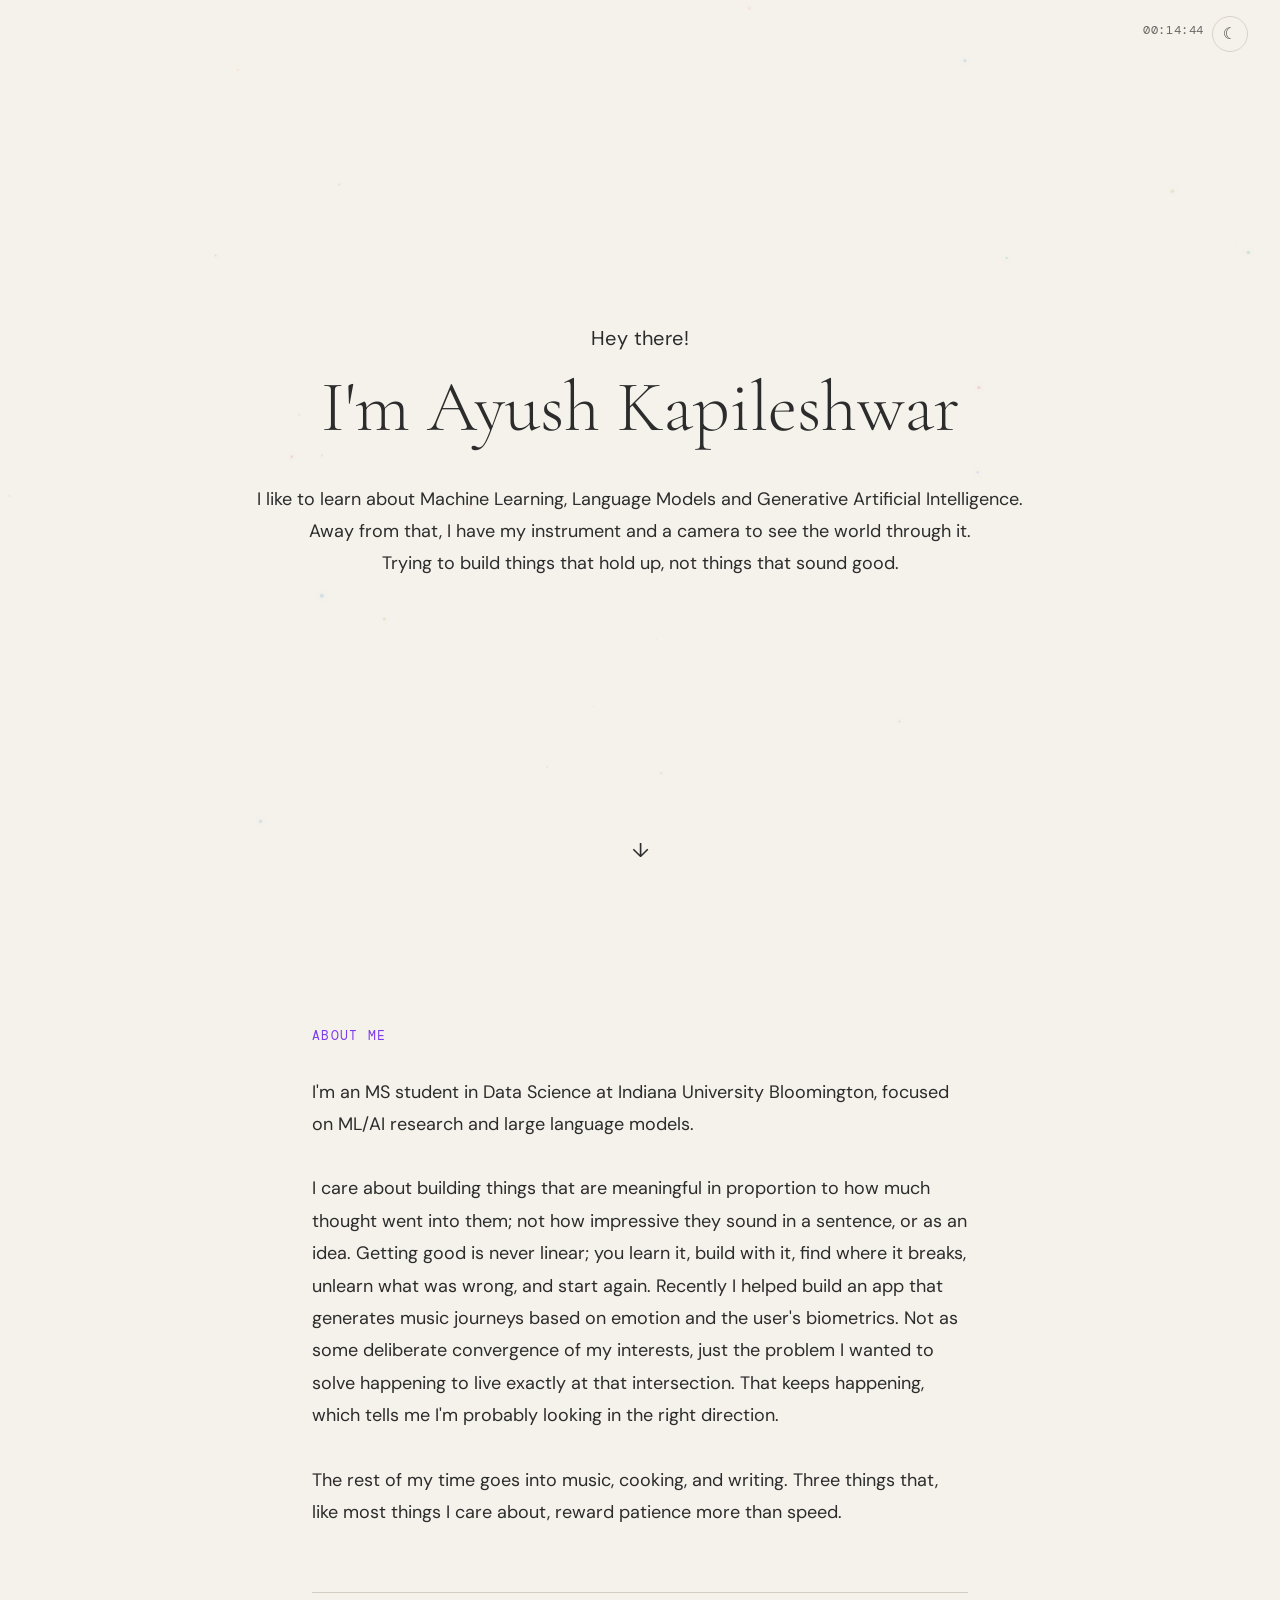
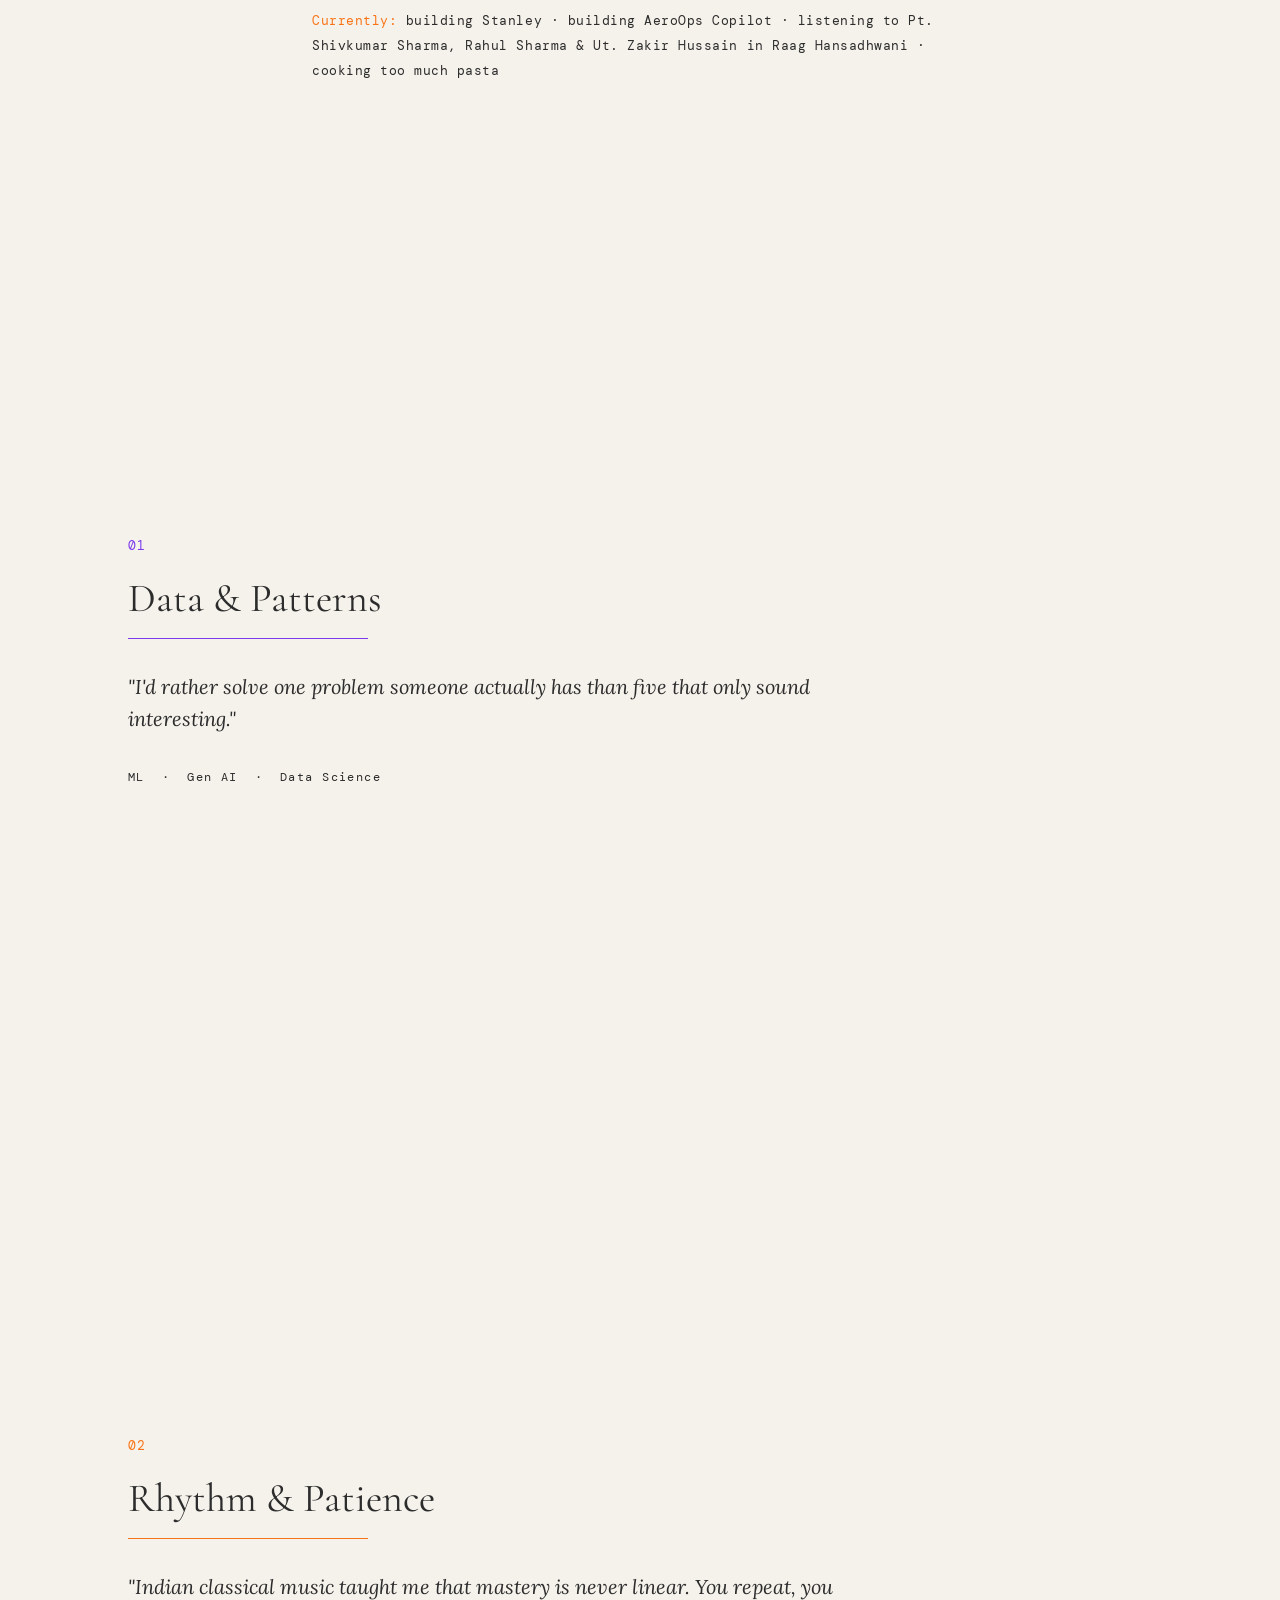
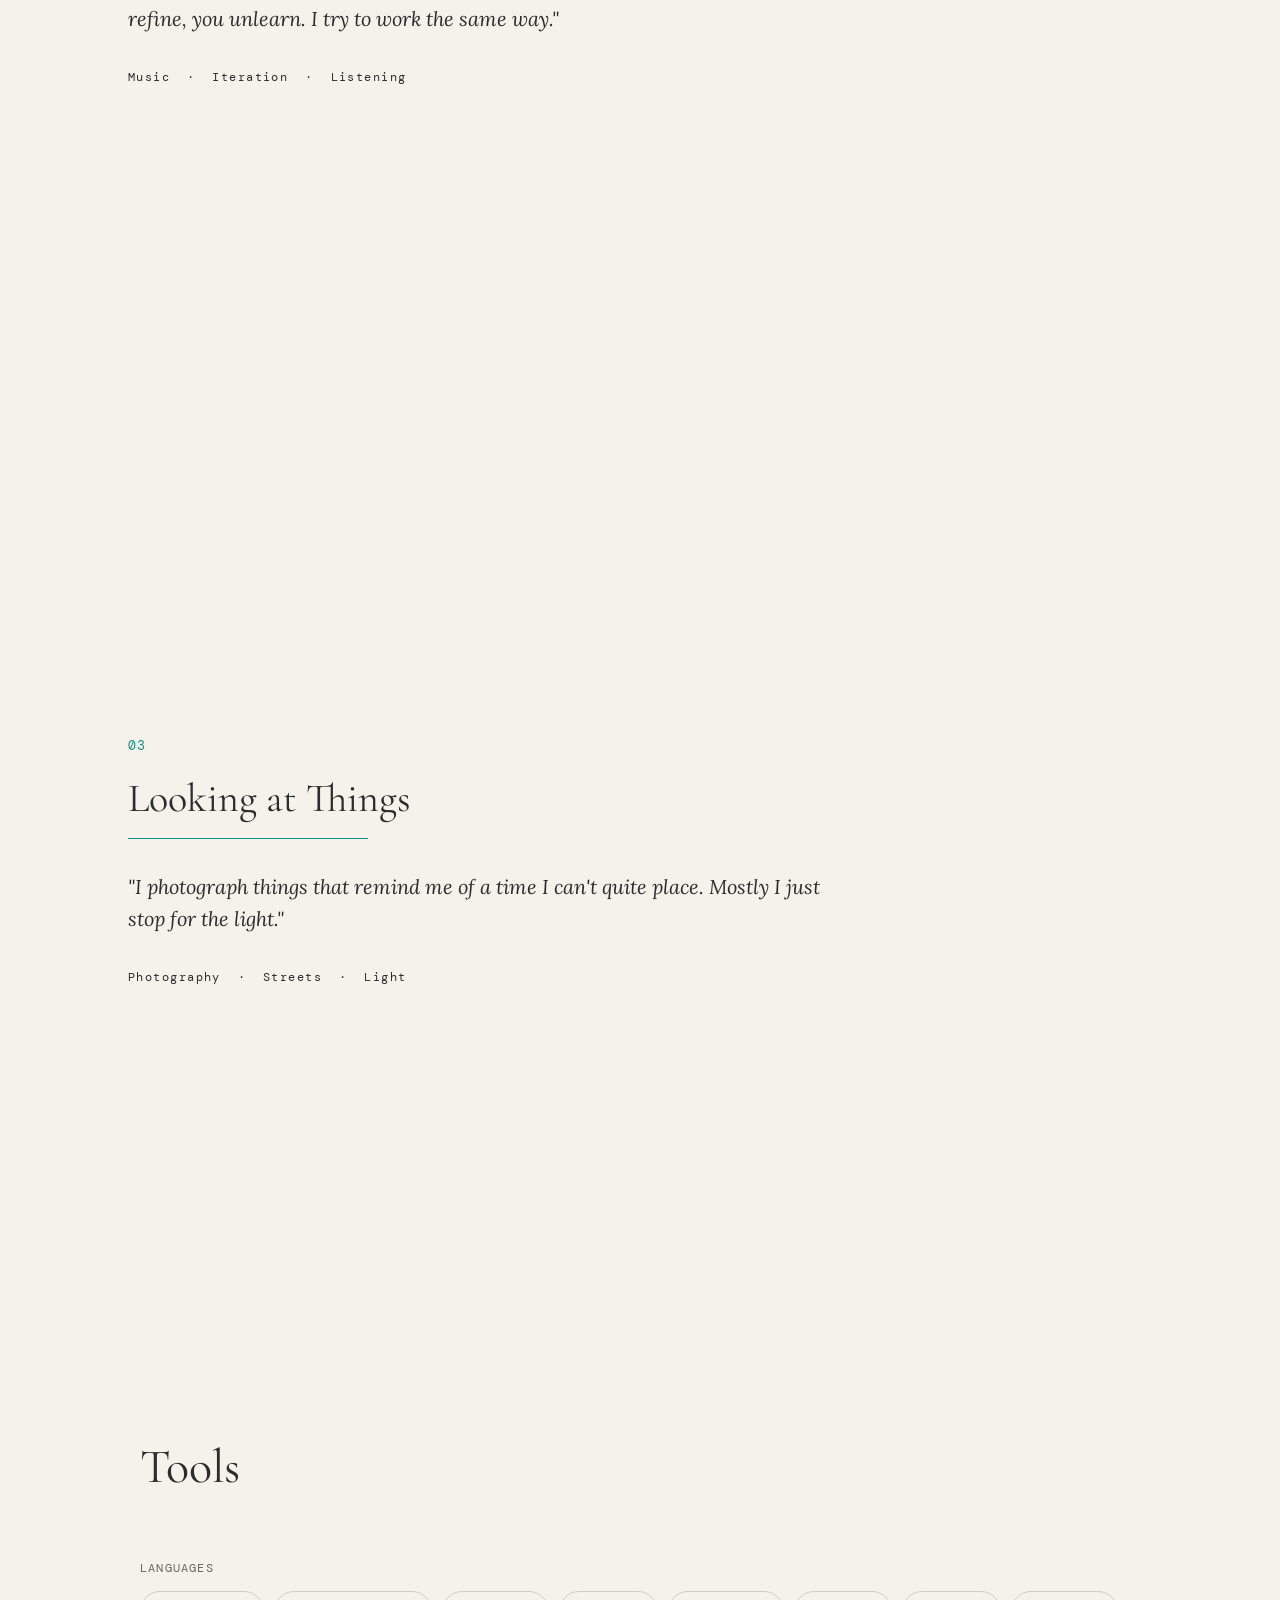
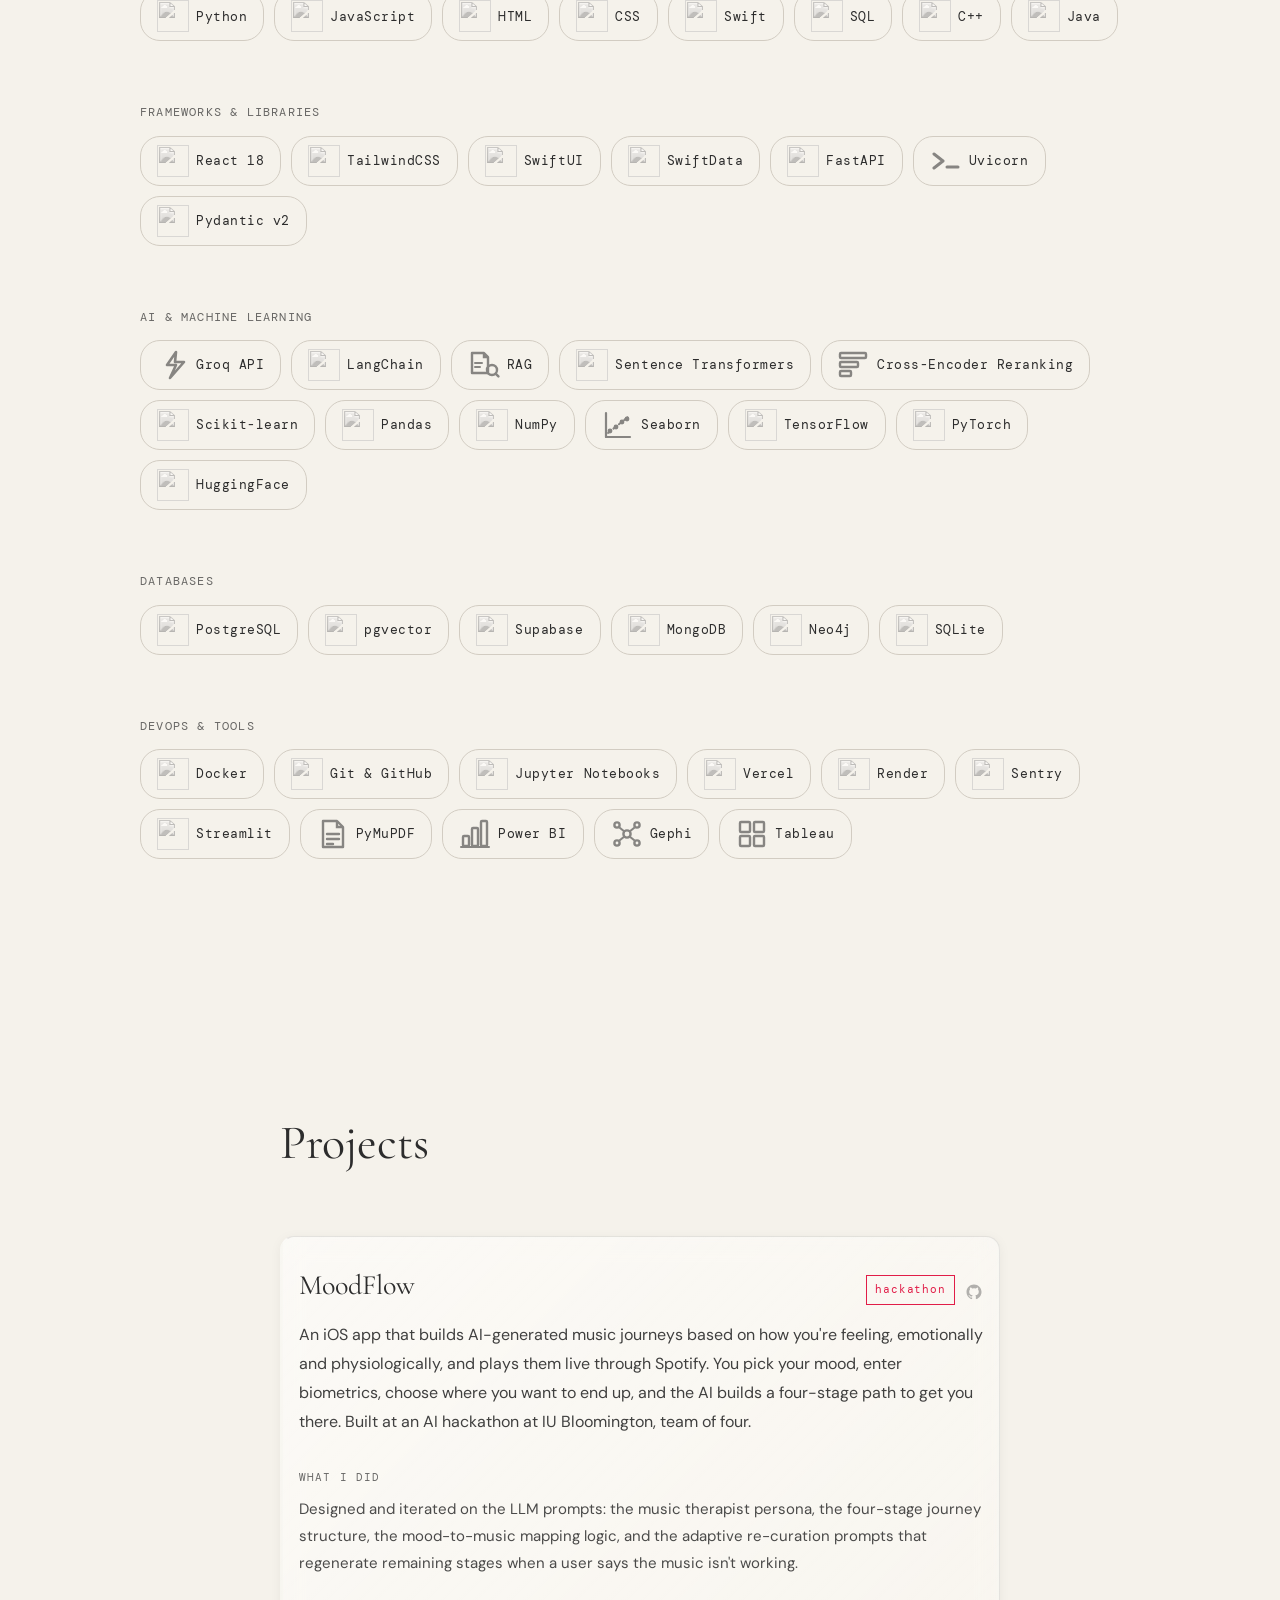
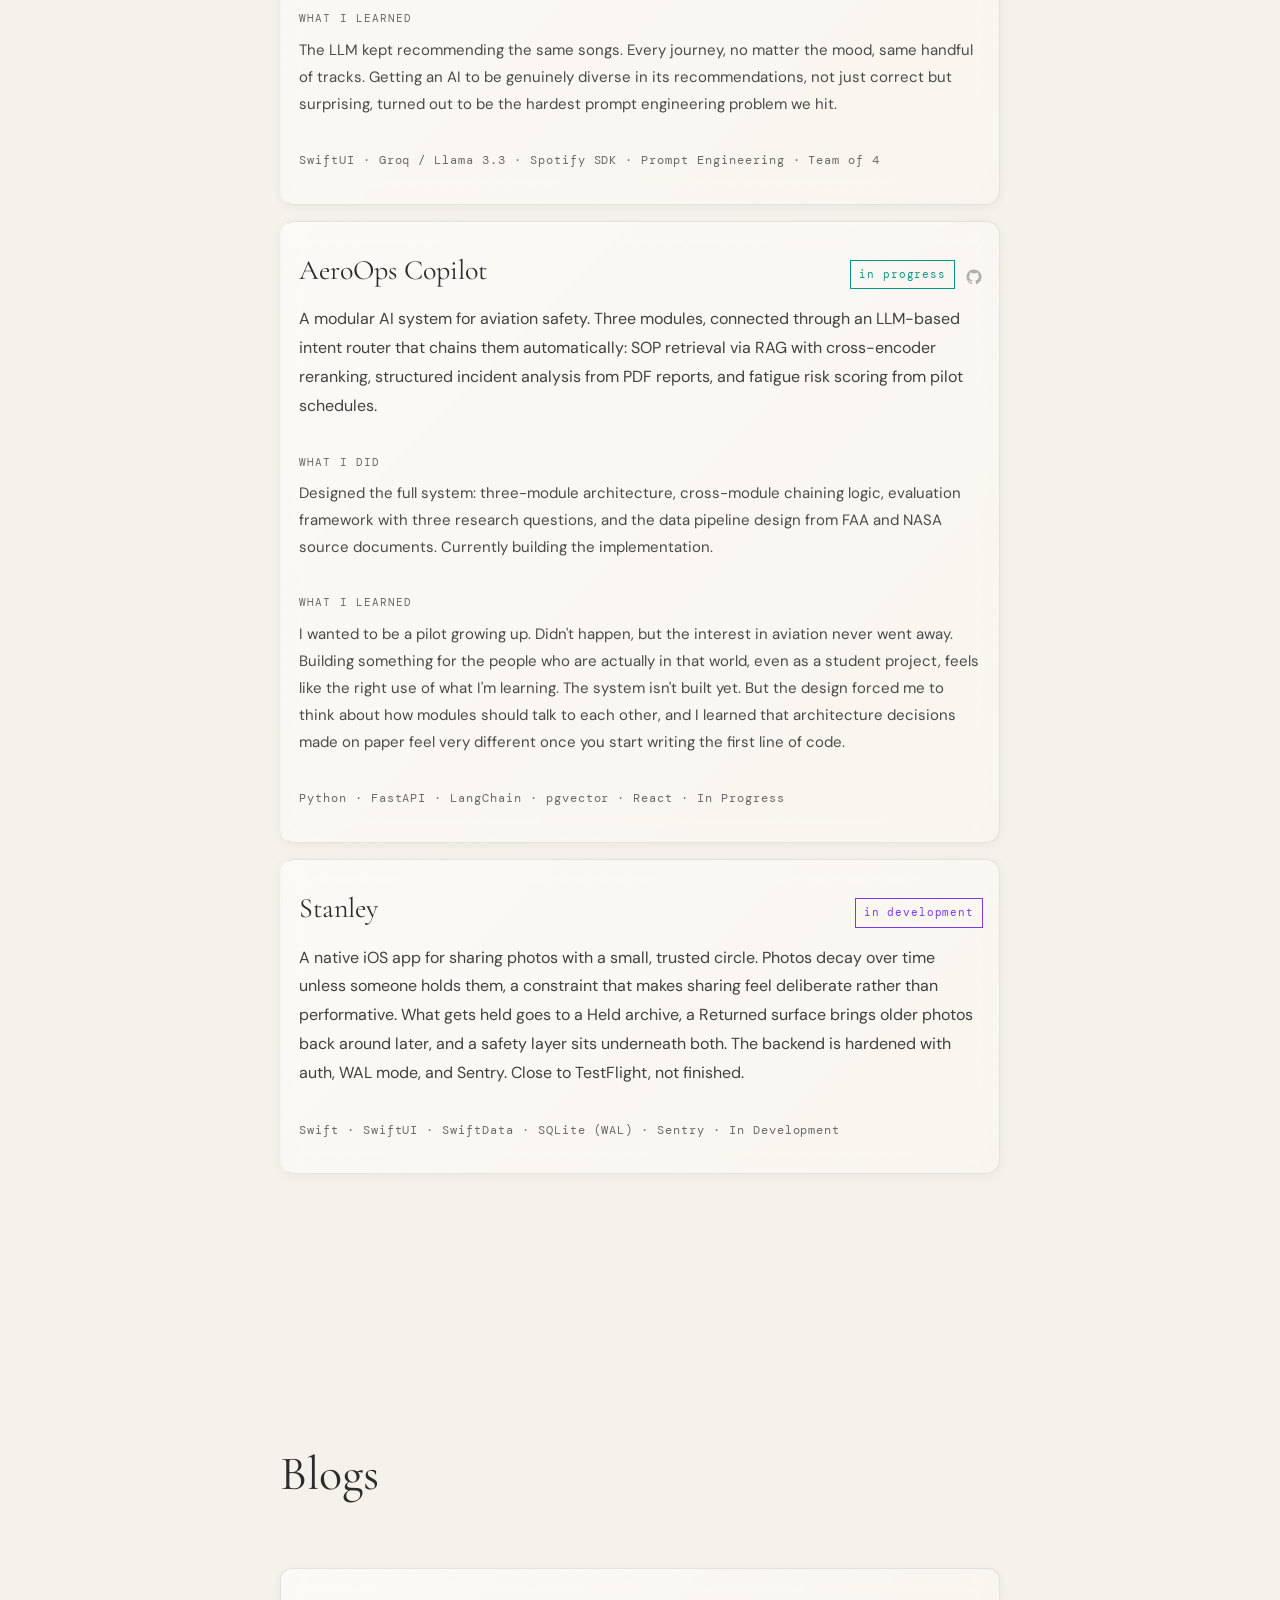
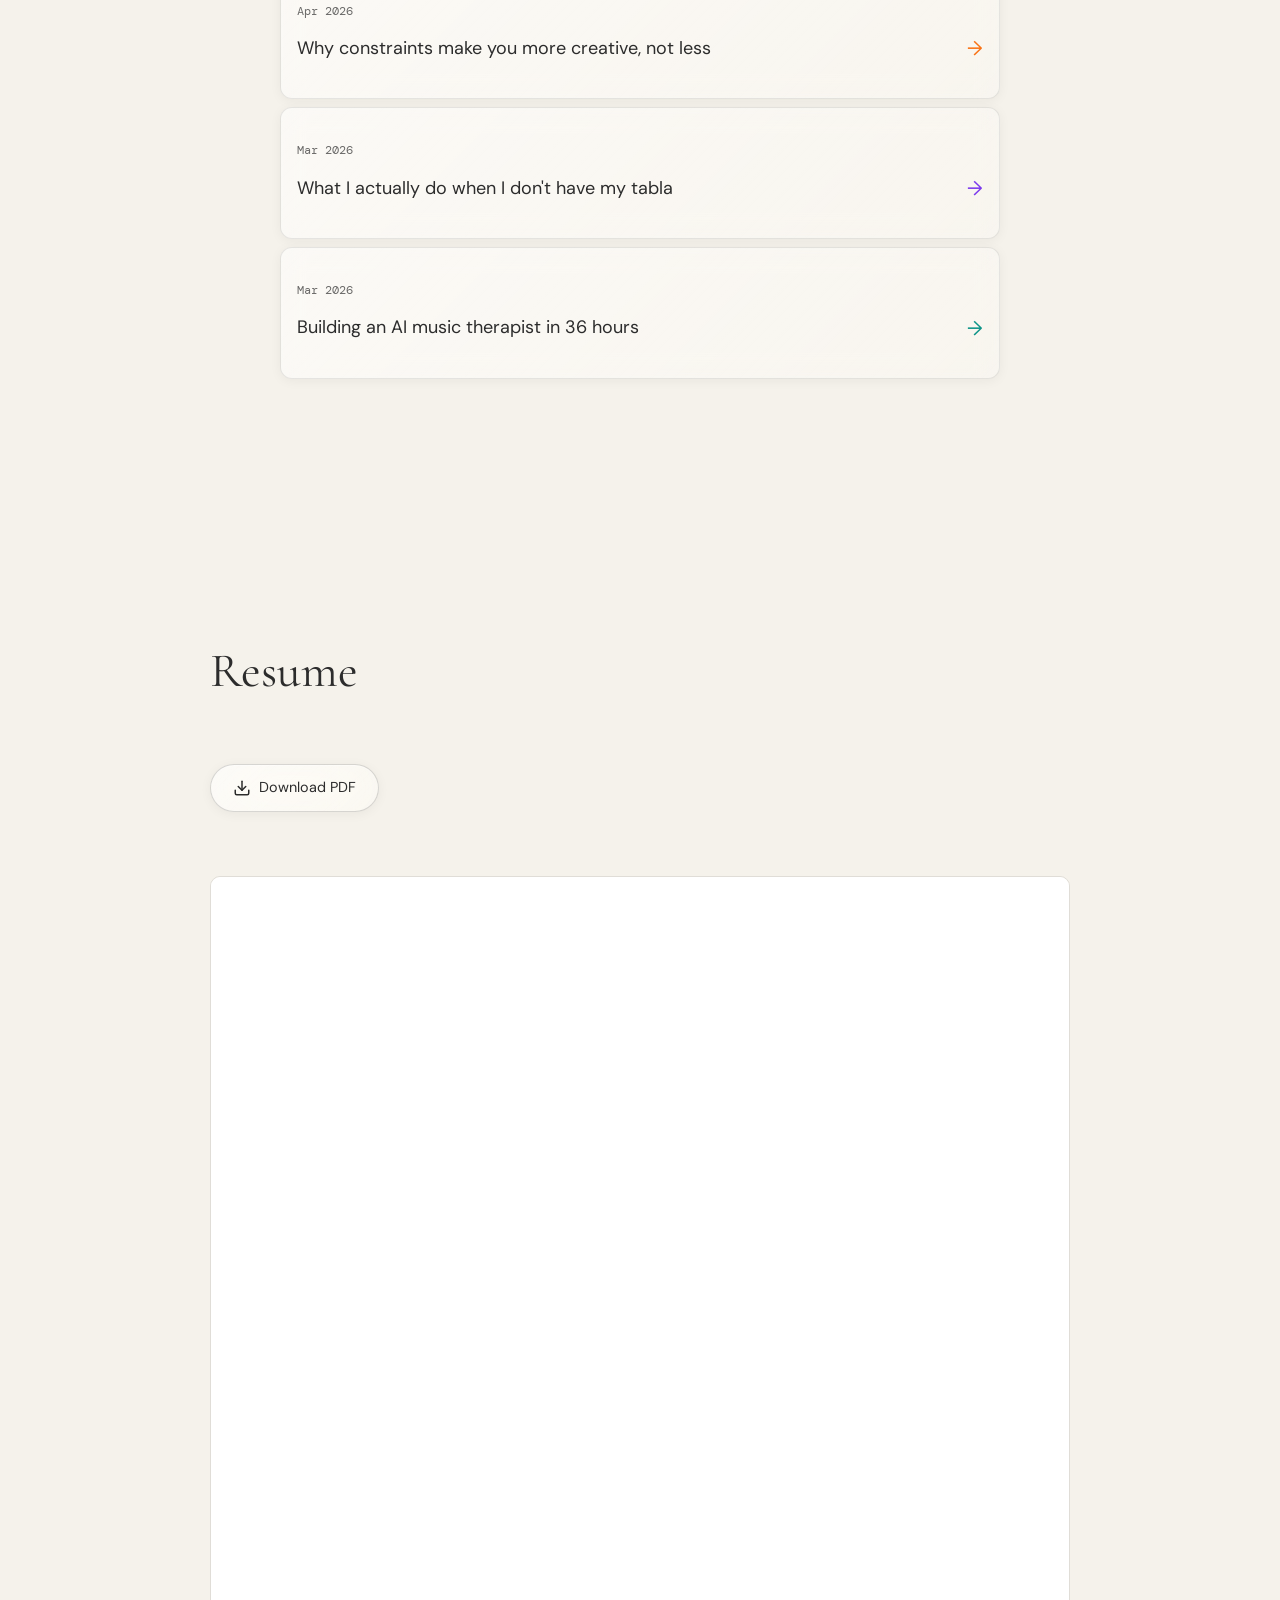
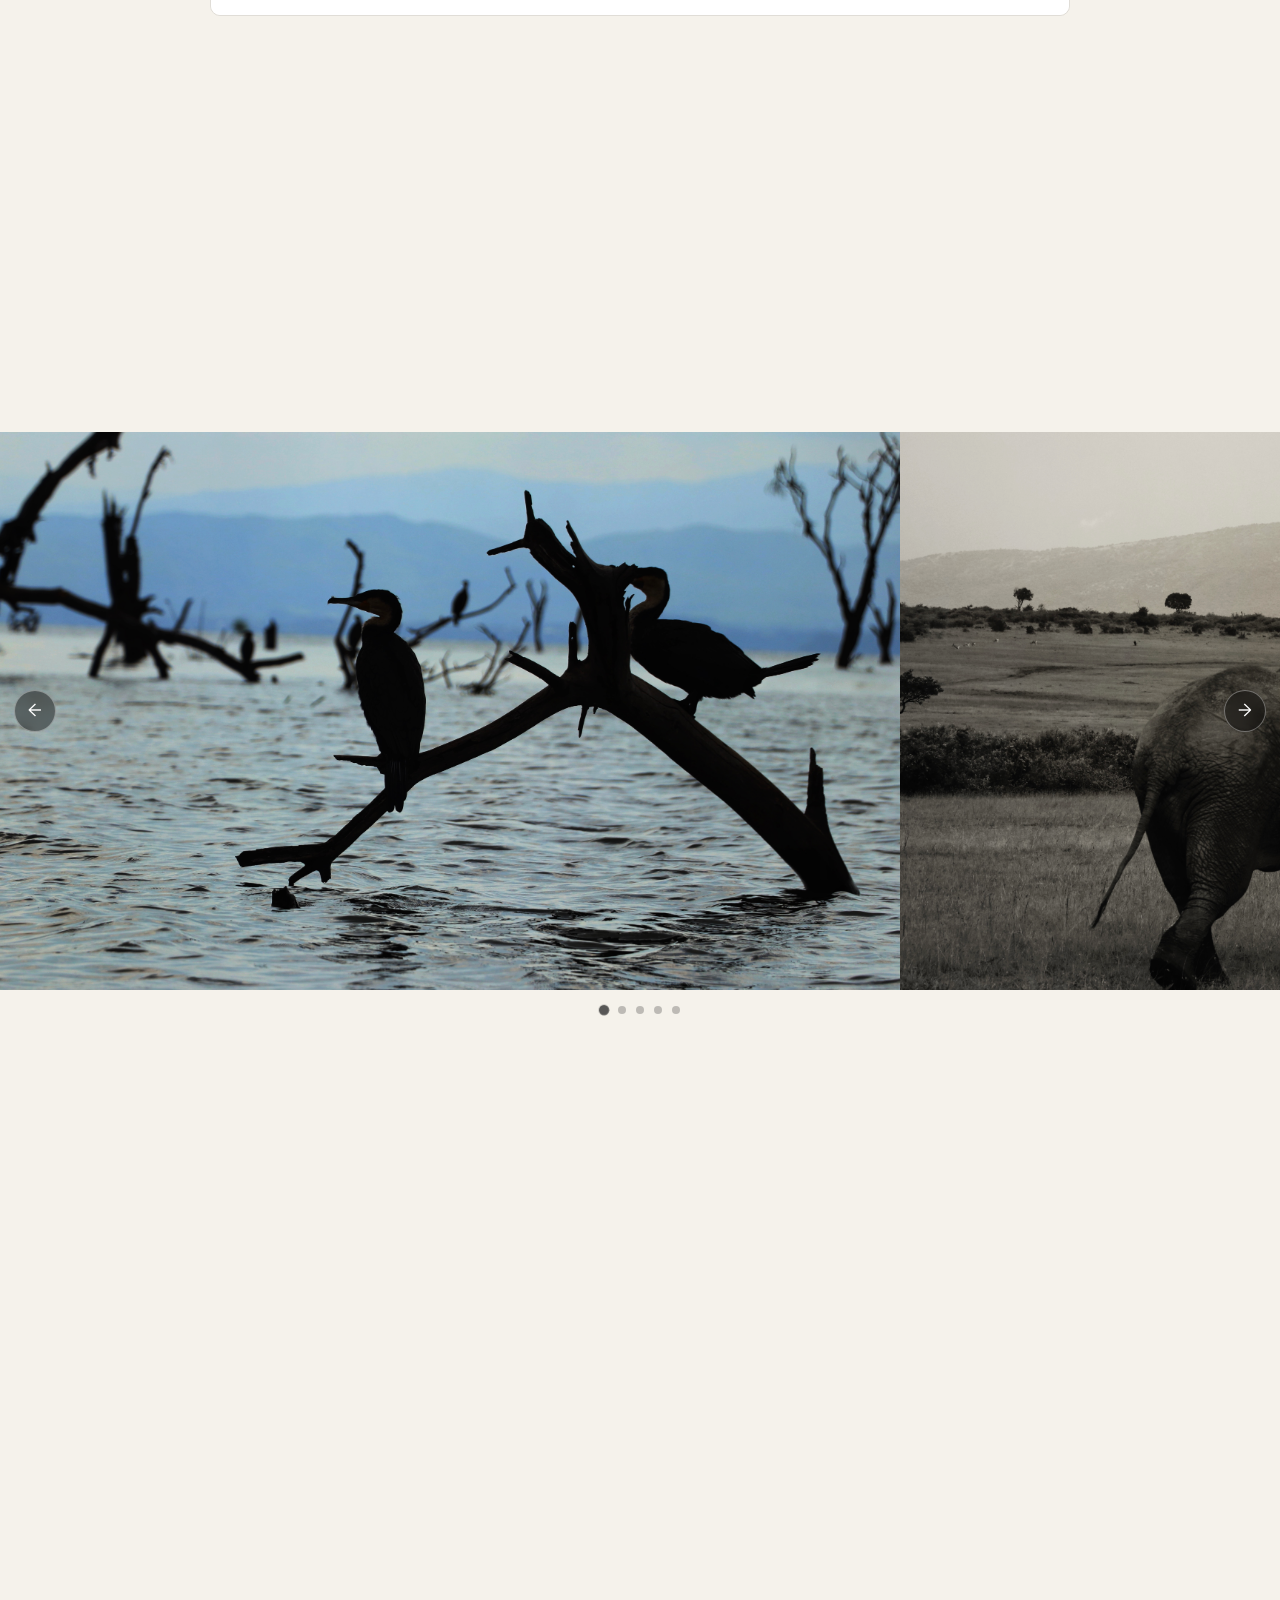
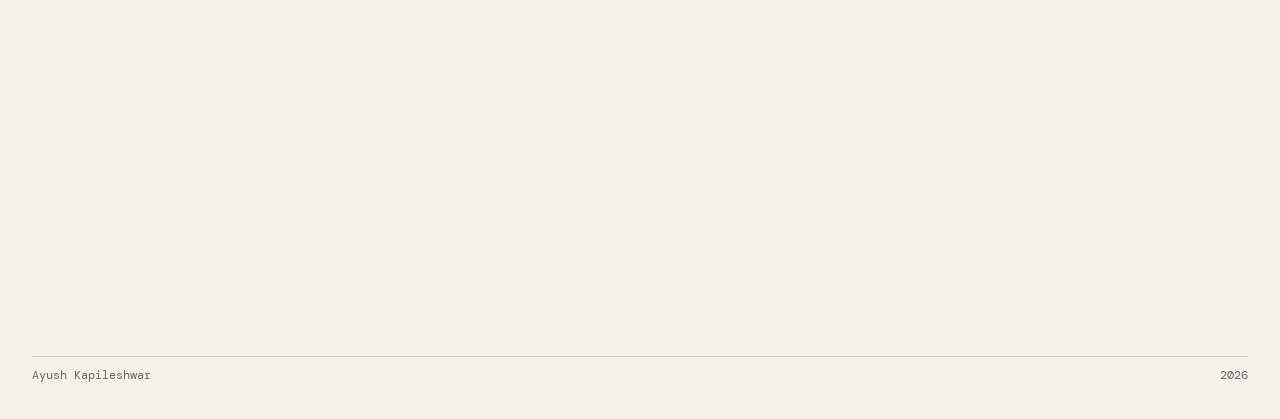
==== commit afd0e2d0: "Rework intro and bio copy, drop em dashes, tighten mobile layout Hero - Replaced the three intro lin" ====
--- a/index.html
+++ b/index.html
@@ -105,8 +105,8 @@
       <p class="landing-greeting">Hey there!</p>
       <h1 class="landing-name">I'm Ayush Kapileshwar</h1>
       <div class="landing-tagline">
-        <p>I work on machine learning — mostly language models.</p>
-        <p>Away from that: tabla, and a camera I don't use enough.</p>
+        <p>I like to learn about Machine Learning, Language Models and Generative Artificial Intelligence.</p>
+        <p>Away from that, I have my instrument and a camera to see the world through it.</p>
         <p>Trying to build things that hold up, not things that sound good.</p>
       </div>
     </div>
@@ -120,13 +120,13 @@
     <div class="content-col">
       <h2 id="about-heading" class="section-label section-number reveal" data-delay="0">About Me</h2>
       <div class="about-text">
-        <p class="reveal" data-delay="1">I'm a first-year MS in Data Science student at Indiana University Bloomington, focused on ML/AI research and large language models.</p>
-
-        <p class="reveal" data-delay="1">I care about building things that are meaningful in proportion to how much thought went into them — not how impressive they sound in a sentence, or as an idea. The approach is simple: learn it, build with it, find where it breaks, unlearn what was wrong, start again. Recently I helped build an app that generates music journeys based on emotion and the user's biometrics. Not as some deliberate convergence of my interests, just the problem I wanted to solve happening to live exactly at that intersection. That keeps happening, which tells me I'm probably looking in the right direction.</p>
+        <p class="reveal" data-delay="1">I'm an MS student in Data Science at Indiana University Bloomington, focused on ML/AI research and large language models.</p>
+
+        <p class="reveal" data-delay="1">I care about building things that are meaningful in proportion to how much thought went into them; not how impressive they sound in a sentence, or as an idea. Getting good is never linear; you learn it, build with it, find where it breaks, unlearn what was wrong, and start again. Recently I helped build an app that generates music journeys based on emotion and the user's biometrics. Not as some deliberate convergence of my interests, just the problem I wanted to solve happening to live exactly at that intersection. That keeps happening, which tells me I'm probably looking in the right direction.</p>
 
         <p class="reveal" data-delay="1">The rest of my time goes into music, cooking, and writing. Three things that, like most things I care about, reward patience more than speed.</p>
 
-        <p class="reveal currently-line" data-delay="1"><span class="currently-label">Currently:</span> building AeroOps Copilot · listening to Pt. Shivkumar Sharma, Rahul Sharma &amp; Ut. Zakir Hussain in Raag Hansadhwani · cooking too much pasta</p>
+        <p class="reveal currently-line" data-delay="1"><span class="currently-label">Currently:</span> building Stanley · building AeroOps Copilot · listening to Pt. Shivkumar Sharma, Rahul Sharma &amp; Ut. Zakir Hussain in Raag Hansadhwani · cooking too much pasta</p>
       </div>
     </div>
   </section>
@@ -153,7 +153,7 @@
         <div class="pillar-number reveal" data-delay="0">02</div>
         <h2 class="pillar-title reveal" data-delay="1">Rhythm &amp; Patience</h2>
         <div class="pillar-divider reveal" data-delay="2"></div>
-        <p class="pillar-quote reveal" data-delay="3">"Indian classical music taught me that getting good is never linear — you repeat, you refine, you unlearn. I try to work the same way."</p>
+        <p class="pillar-quote reveal" data-delay="3">"Indian classical music taught me that mastery is never linear. You repeat, you refine, you unlearn. I try to work the same way."</p>
         <p class="pillar-tags reveal" data-delay="4">Music&nbsp;&nbsp;·&nbsp;&nbsp;Iteration&nbsp;&nbsp;·&nbsp;&nbsp;Listening</p>
       </div>
     </div>
@@ -371,13 +371,13 @@
             </a>
           </div>
         </div>
-        <p class="project-desc">An iOS app that builds AI-generated music journeys based on how you're feeling — emotionally and physiologically — and plays them live through Spotify. You pick your mood, enter biometrics, choose where you want to end up, and the AI builds a four-stage path to get you there. Built at an AI hackathon at IU Bloomington, team of four.</p>
+        <p class="project-desc">An iOS app that builds AI-generated music journeys based on how you're feeling, emotionally and physiologically, and plays them live through Spotify. You pick your mood, enter biometrics, choose where you want to end up, and the AI builds a four-stage path to get you there. Built at an AI hackathon at IU Bloomington, team of four.</p>
 
         <div class="project-section-label">What I did</div>
-        <p class="project-detail">Designed and iterated on the LLM prompts — the music therapist persona, the four-stage journey structure, the mood-to-music mapping logic, and the adaptive re-curation prompts that regenerate remaining stages when a user says the music isn't working.</p>
+        <p class="project-detail">Designed and iterated on the LLM prompts: the music therapist persona, the four-stage journey structure, the mood-to-music mapping logic, and the adaptive re-curation prompts that regenerate remaining stages when a user says the music isn't working.</p>
 
         <div class="project-section-label">What I learned</div>
-        <p class="project-detail">The LLM kept recommending the same songs. Every journey, no matter the mood, same handful of tracks. Getting an AI to be genuinely diverse in its recommendations — not just correct, but surprising — turned out to be the hardest prompt engineering problem we hit.</p>
+        <p class="project-detail">The LLM kept recommending the same songs. Every journey, no matter the mood, same handful of tracks. Getting an AI to be genuinely diverse in its recommendations, not just correct but surprising, turned out to be the hardest prompt engineering problem we hit.</p>
 
         <p class="project-stack">SwiftUI&nbsp;·&nbsp;Groq / Llama 3.3&nbsp;·&nbsp;Spotify SDK&nbsp;·&nbsp;Prompt Engineering&nbsp;·&nbsp;Team of 4</p>
       </article>
@@ -393,13 +393,13 @@
             </a>
           </div>
         </div>
-        <p class="project-desc">A modular AI system for aviation safety. Three modules — SOP retrieval via RAG with cross-encoder reranking, structured incident analysis from PDF reports, and fatigue risk scoring from pilot schedules — connected through an LLM-based intent router that chains them automatically.</p>
+        <p class="project-desc">A modular AI system for aviation safety. Three modules, connected through an LLM-based intent router that chains them automatically: SOP retrieval via RAG with cross-encoder reranking, structured incident analysis from PDF reports, and fatigue risk scoring from pilot schedules.</p>
 
         <div class="project-section-label">What I did</div>
         <p class="project-detail">Designed the full system: three-module architecture, cross-module chaining logic, evaluation framework with three research questions, and the data pipeline design from FAA and NASA source documents. Currently building the implementation.</p>
 
         <div class="project-section-label">What I learned</div>
-        <p class="project-detail">I wanted to be a pilot growing up. Didn't happen, but the interest in aviation never went away. Building something for the people who are actually in that world — even as a student project — feels like the right use of what I'm learning. The system isn't built yet. But the design forced me to think about how modules should talk to each other, and I learned that architecture decisions made on paper feel very different once you start writing the first line of code.</p>
+        <p class="project-detail">I wanted to be a pilot growing up. Didn't happen, but the interest in aviation never went away. Building something for the people who are actually in that world, even as a student project, feels like the right use of what I'm learning. The system isn't built yet. But the design forced me to think about how modules should talk to each other, and I learned that architecture decisions made on paper feel very different once you start writing the first line of code.</p>
 
         <p class="project-stack">Python&nbsp;·&nbsp;FastAPI&nbsp;·&nbsp;LangChain&nbsp;·&nbsp;pgvector&nbsp;·&nbsp;React&nbsp;·&nbsp;In Progress</p>
       </article>
@@ -412,7 +412,7 @@
             <span class="project-tag">in development</span>
           </div>
         </div>
-        <p class="project-desc">A native iOS app for sharing photos with a small, trusted circle. Photos decay over time unless someone holds them — a constraint that makes sharing feel deliberate rather than performative. What gets held goes to a Held archive, a Returned surface brings older photos back around later, and a safety layer sits underneath both. The backend is hardened with auth, WAL mode, and Sentry. Close to TestFlight, not finished.</p>
+        <p class="project-desc">A native iOS app for sharing photos with a small, trusted circle. Photos decay over time unless someone holds them, a constraint that makes sharing feel deliberate rather than performative. What gets held goes to a Held archive, a Returned surface brings older photos back around later, and a safety layer sits underneath both. The backend is hardened with auth, WAL mode, and Sentry. Close to TestFlight, not finished.</p>
 
         <p class="project-stack">Swift&nbsp;·&nbsp;SwiftUI&nbsp;·&nbsp;SwiftData&nbsp;·&nbsp;SQLite (WAL)&nbsp;·&nbsp;Sentry&nbsp;·&nbsp;In Development</p>
       </article>
--- a/css/layout.css
+++ b/css/layout.css
@@ -21,6 +21,8 @@
   z-index: 1;
   text-align: center;
   pointer-events: none;
+  /* Without this the hero text ran edge to edge on phones */
+  padding: 0 var(--space-sm);
 }
 
 .landing-greeting {
@@ -864,15 +866,29 @@
   }
 
   .landing-name {
-    font-size: 48px;
+    font-size: 42px;
   }
 
   .landing-tagline p {
     font-size: 16px;
   }
 
+  /* 44px tap target without moving the arrow off centre */
+  .scroll-indicator {
+    padding: 10px 16px;
+    bottom: var(--space-sm);
+  }
+
   #about {
     padding: var(--space-lg) var(--space-sm);
+  }
+
+  /* #about already supplies the 16px gutter; .content-col's own 32px stacked
+     on top of it and squeezed the bio to 279px while every other section
+     ran to 343px. */
+  .content-col {
+    padding-left: 0;
+    padding-right: 0;
   }
 
   .pillar {
@@ -893,6 +909,51 @@
     display: none;
   }
 
+  /* Match the 16px gutter the other sections use */
+  .gallery-header {
+    padding: 0 var(--space-sm) var(--space-lg);
+  }
+
+  /* An 8px dot is fine to look at and impossible to hit. Keep the dot the
+     same size but give the button a 44px target via a pseudo-element. */
+  .gallery-dots {
+    gap: 0;
+    padding: 4px 0;
+  }
+
+  /* .active and :hover set a background at higher specificity, so they have to
+     be cleared too or the whole 44px button paints as a solid blob. */
+  .gallery-dot,
+  .gallery-dot:hover,
+  .gallery-dot.active {
+    width: 44px;
+    height: 44px;
+    background: none;
+    position: relative;
+  }
+
+  .gallery-dot::after {
+    content: '';
+    position: absolute;
+    inset: 18px;
+    border-radius: 50%;
+    background: var(--dot);
+    transition: background 0.25s, transform 0.25s;
+  }
+
+  .gallery-dot:hover::after,
+  .gallery-dot.active::after {
+    background: var(--dot-active);
+  }
+
+  .gallery-dot.active {
+    transform: none;
+  }
+
+  .gallery-dot.active::after {
+    transform: scale(1.3);
+  }
+
   #tools {
     padding: var(--space-lg) var(--space-sm);
   }
@@ -902,9 +963,13 @@
   }
 
   .tool-tag {
-    font-size: 12px;
-    padding: 6px 10px;
-    gap: 5px;
+    font-size: 13px;
+    padding: 11px 14px;
+    gap: 6px;
+  }
+
+  .tool-category-title {
+    font-size: 13px;
   }
 
   .tool-icon {
@@ -921,8 +986,29 @@
     padding: var(--space-lg) var(--space-sm);
   }
 
+  .note-date {
+    font-size: 13px;
+  }
+
   #projects {
     padding: var(--space-lg) var(--space-sm);
+  }
+
+  /* 11px and 12px mono are too fine to read on a phone */
+  .project-tag,
+  .project-section-label {
+    font-size: 12px;
+  }
+
+  .project-stack,
+  .pillar-tags {
+    font-size: 13px;
+  }
+
+  /* 18px icon in a 44px target, pulled back out so the row doesn't grow */
+  .project-github-link {
+    padding: 13px;
+    margin: -13px;
   }
 
   /* Resume: hide iframe on mobile, just show download */
@@ -952,4 +1038,29 @@
   #contact {
     padding: var(--space-lg) var(--space-sm);
   }
-}
+
+  /* The row wrapped mid-list and left a separator dangling at the end of the
+     first line. Stack them instead and drop the separators. */
+  .contact-links {
+    flex-direction: column;
+    gap: 4px;
+  }
+
+  .contact-divider-text {
+    display: none;
+  }
+
+  .contact-email,
+  .contact-link {
+    display: inline-block;
+    padding: 7px 4px;
+  }
+
+  .site-footer {
+    padding: 0 var(--space-sm) var(--space-sm);
+  }
+
+  .footer-text {
+    font-size: 13px;
+  }
+}
--- a/css/components.css
+++ b/css/components.css
@@ -615,6 +615,7 @@
   .nav-name {
     font-size: 17px;
     margin-right: 0;
+    padding: 13px 16px;
   }
 
   .nav-right {
@@ -622,6 +623,32 @@
     margin-left: 0;
   }
 
+  /* 44px minimum tap targets */
+  .nav-theme-toggle,
+  .nav-hamburger {
+    width: 44px;
+    height: 44px;
+  }
+
+  /* The fixed toggle sat at right:32px, which put it directly on top of both
+     nav controls during the crossfade as the nav faded in. Align it to the
+     same gutter so it swaps cleanly with the nav row instead. */
+  .theme-toggle {
+    top: 14px;
+    right: var(--space-sm);
+    width: 44px;
+    height: 44px;
+  }
+
+  .mobile-nav-drawer {
+    top: 70px;
+  }
+
+  .mobile-nav-link {
+    font-size: 15px;
+    padding: 11px 28px;
+  }
+
   .reading-title {
     font-size: 32px;
   }
@@ -633,6 +660,10 @@
 
   .reading-container {
     padding: 88px var(--space-sm) var(--space-lg);
+  }
+
+  .back-link {
+    padding: 11px 20px;
   }
 }
 
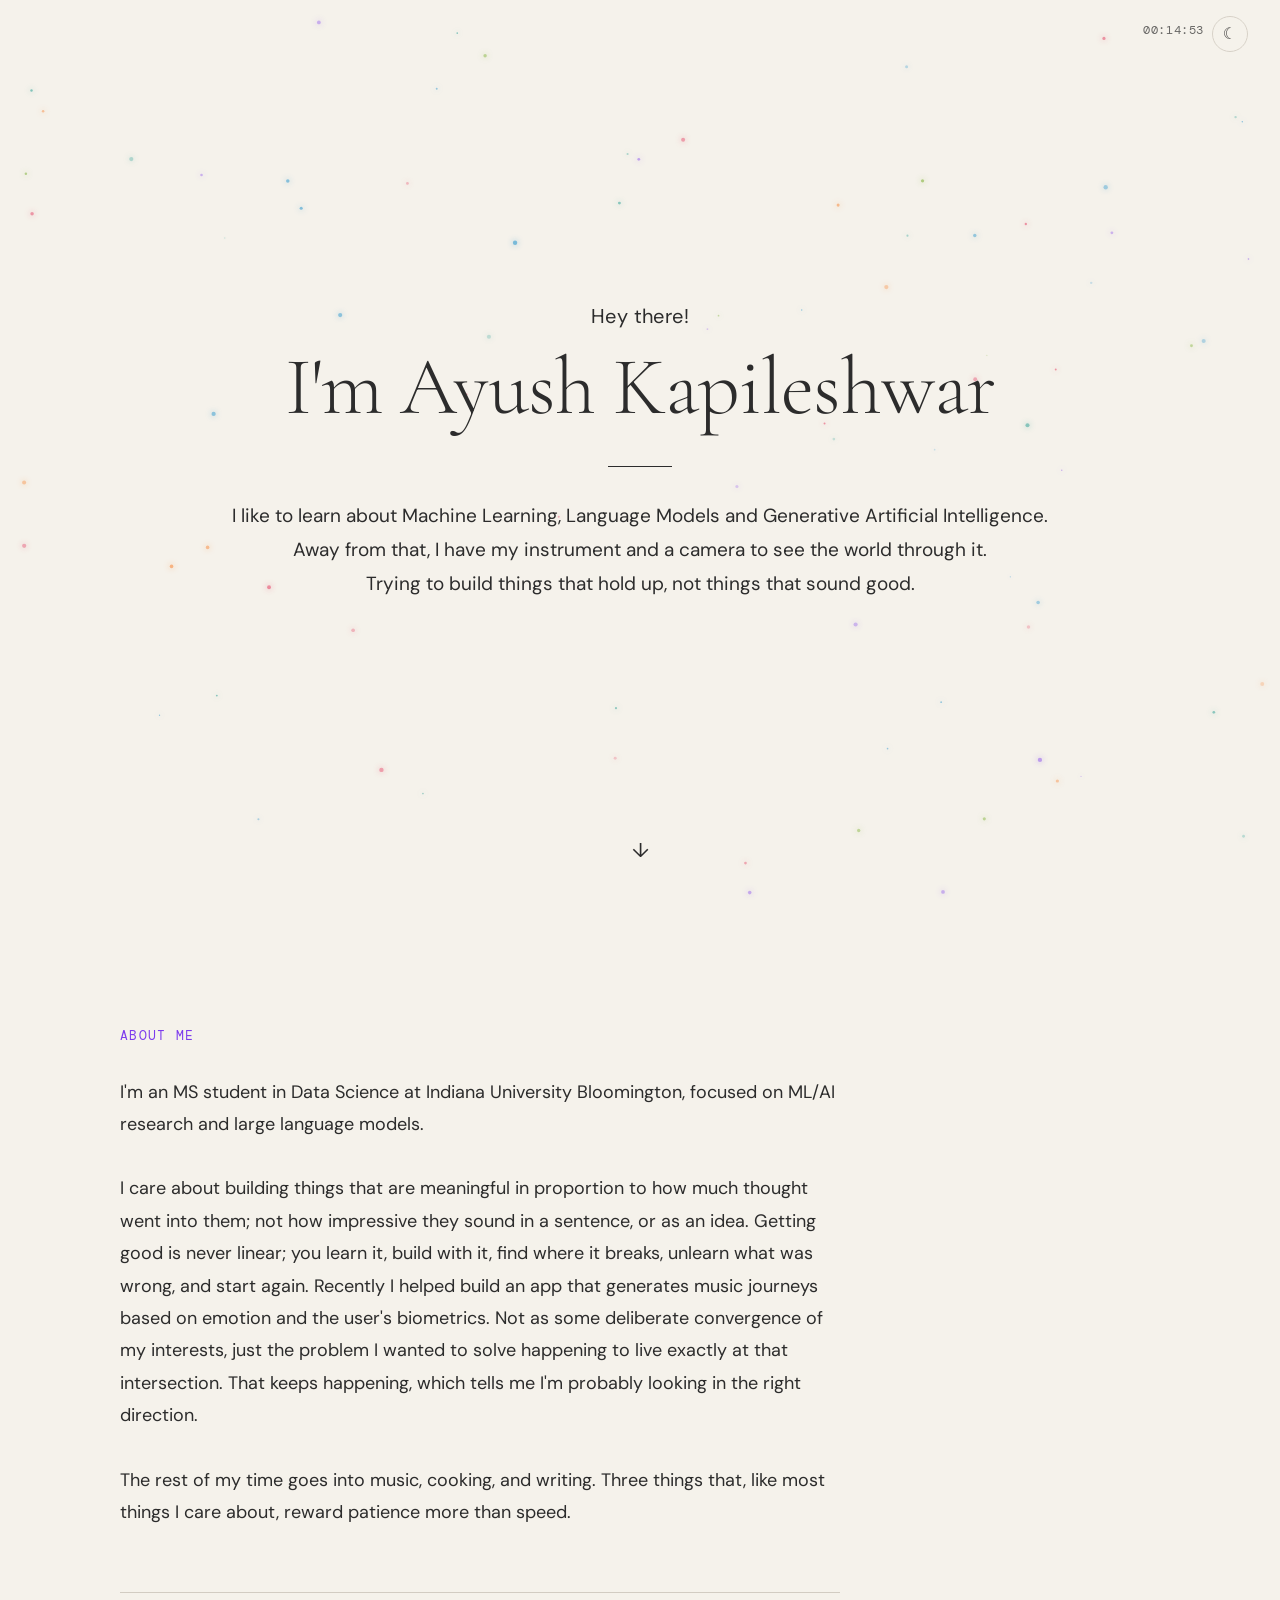
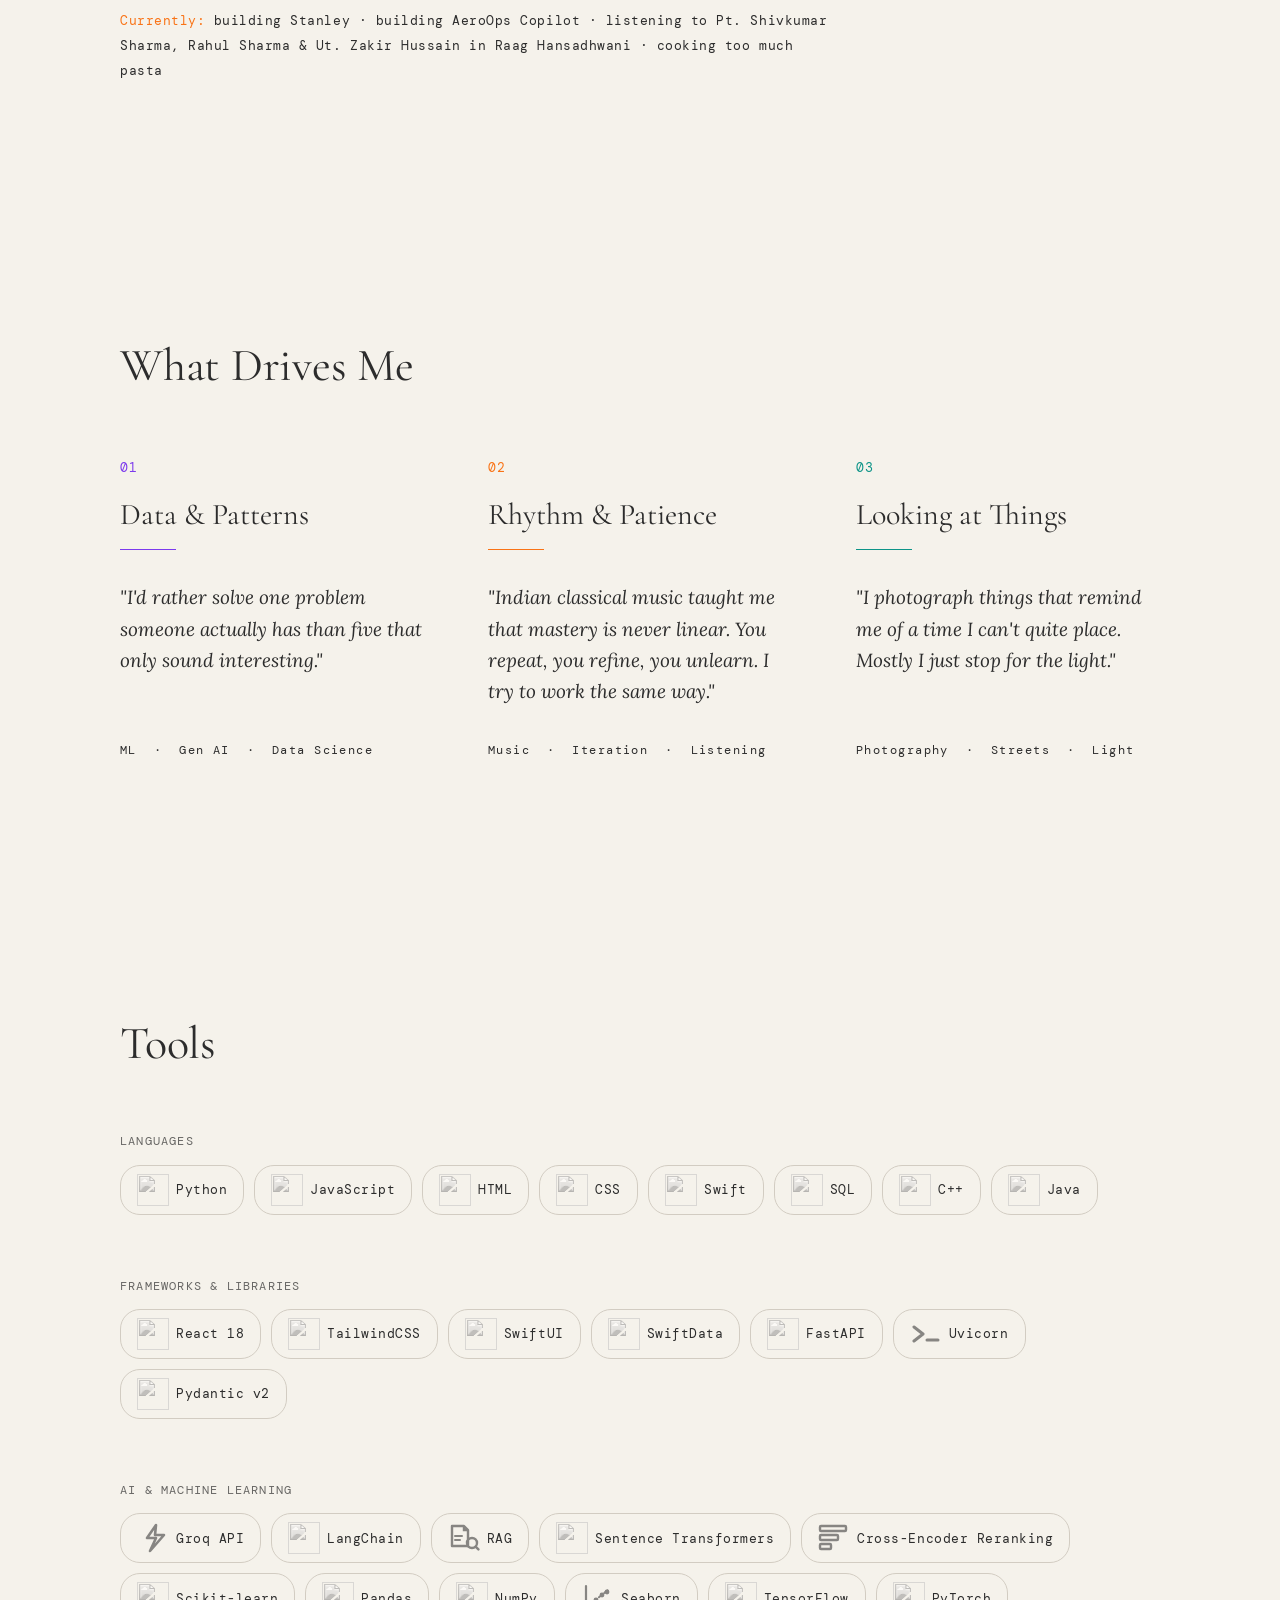
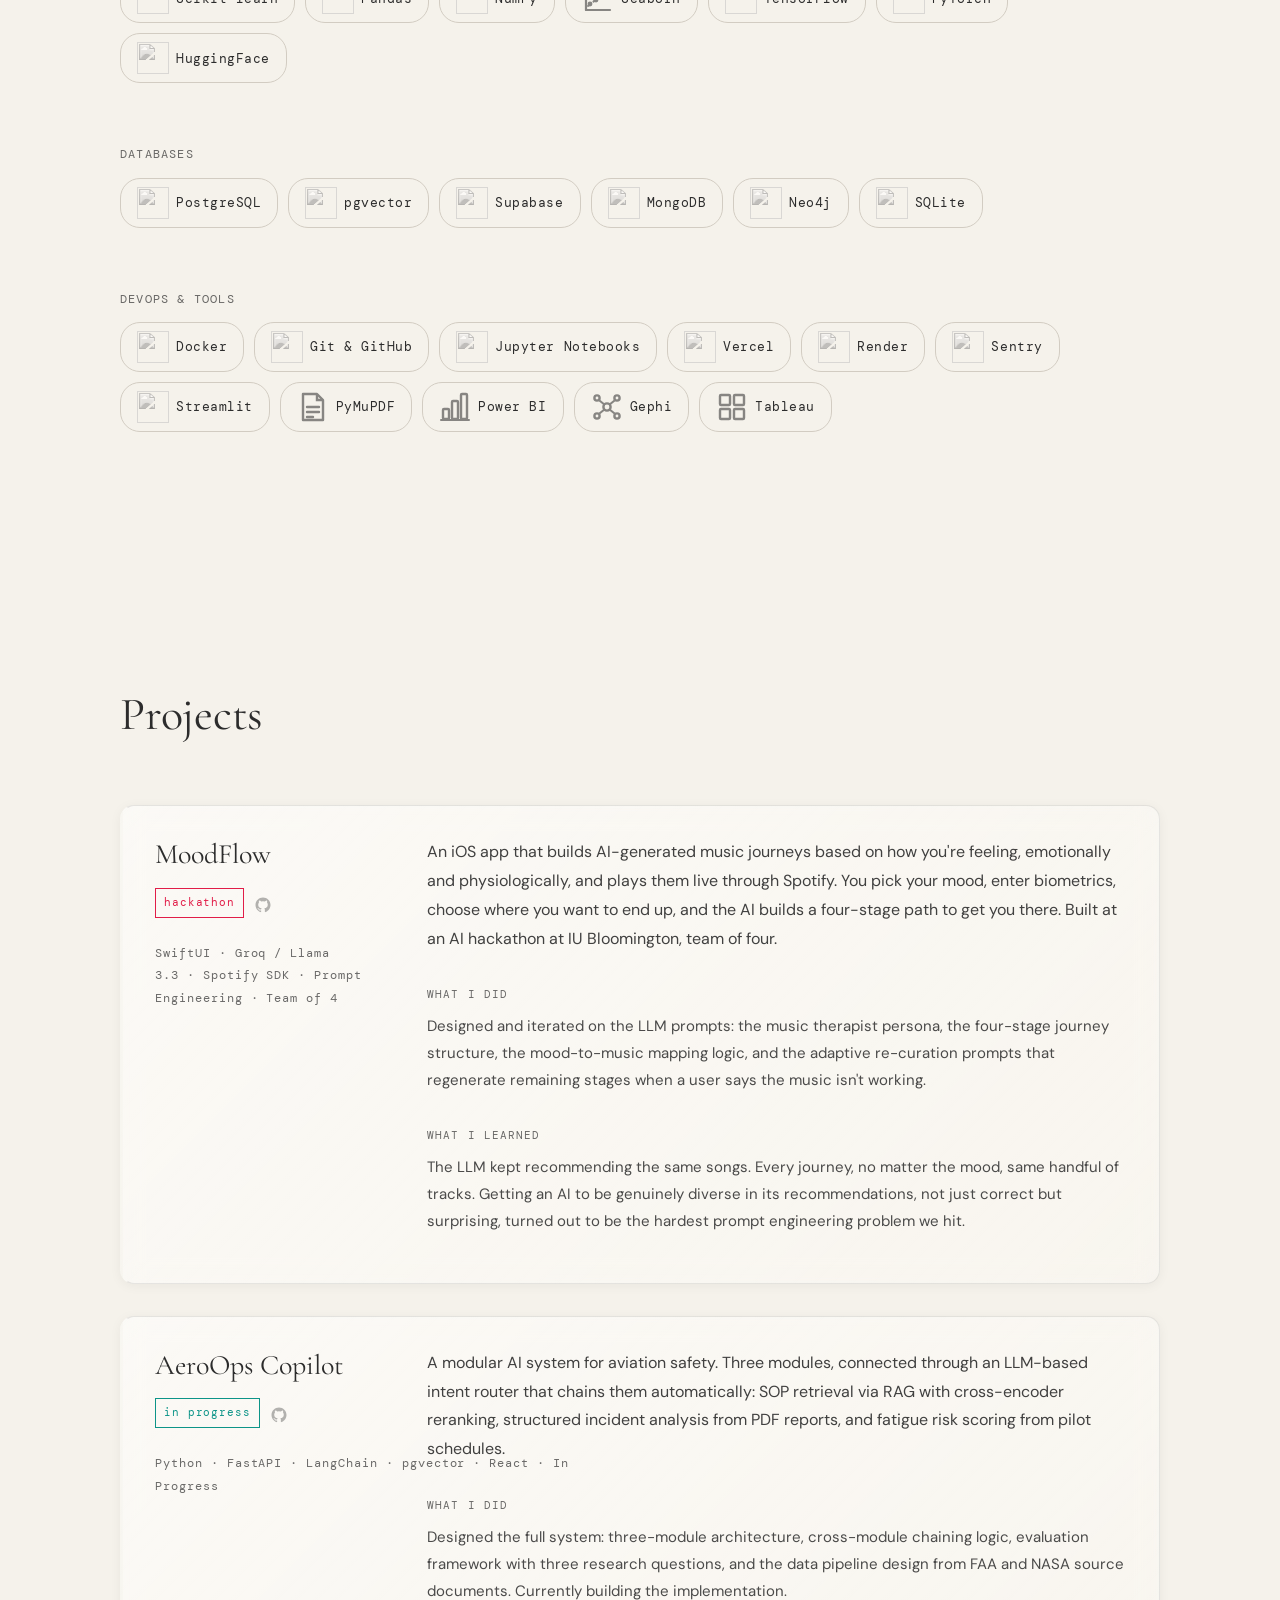
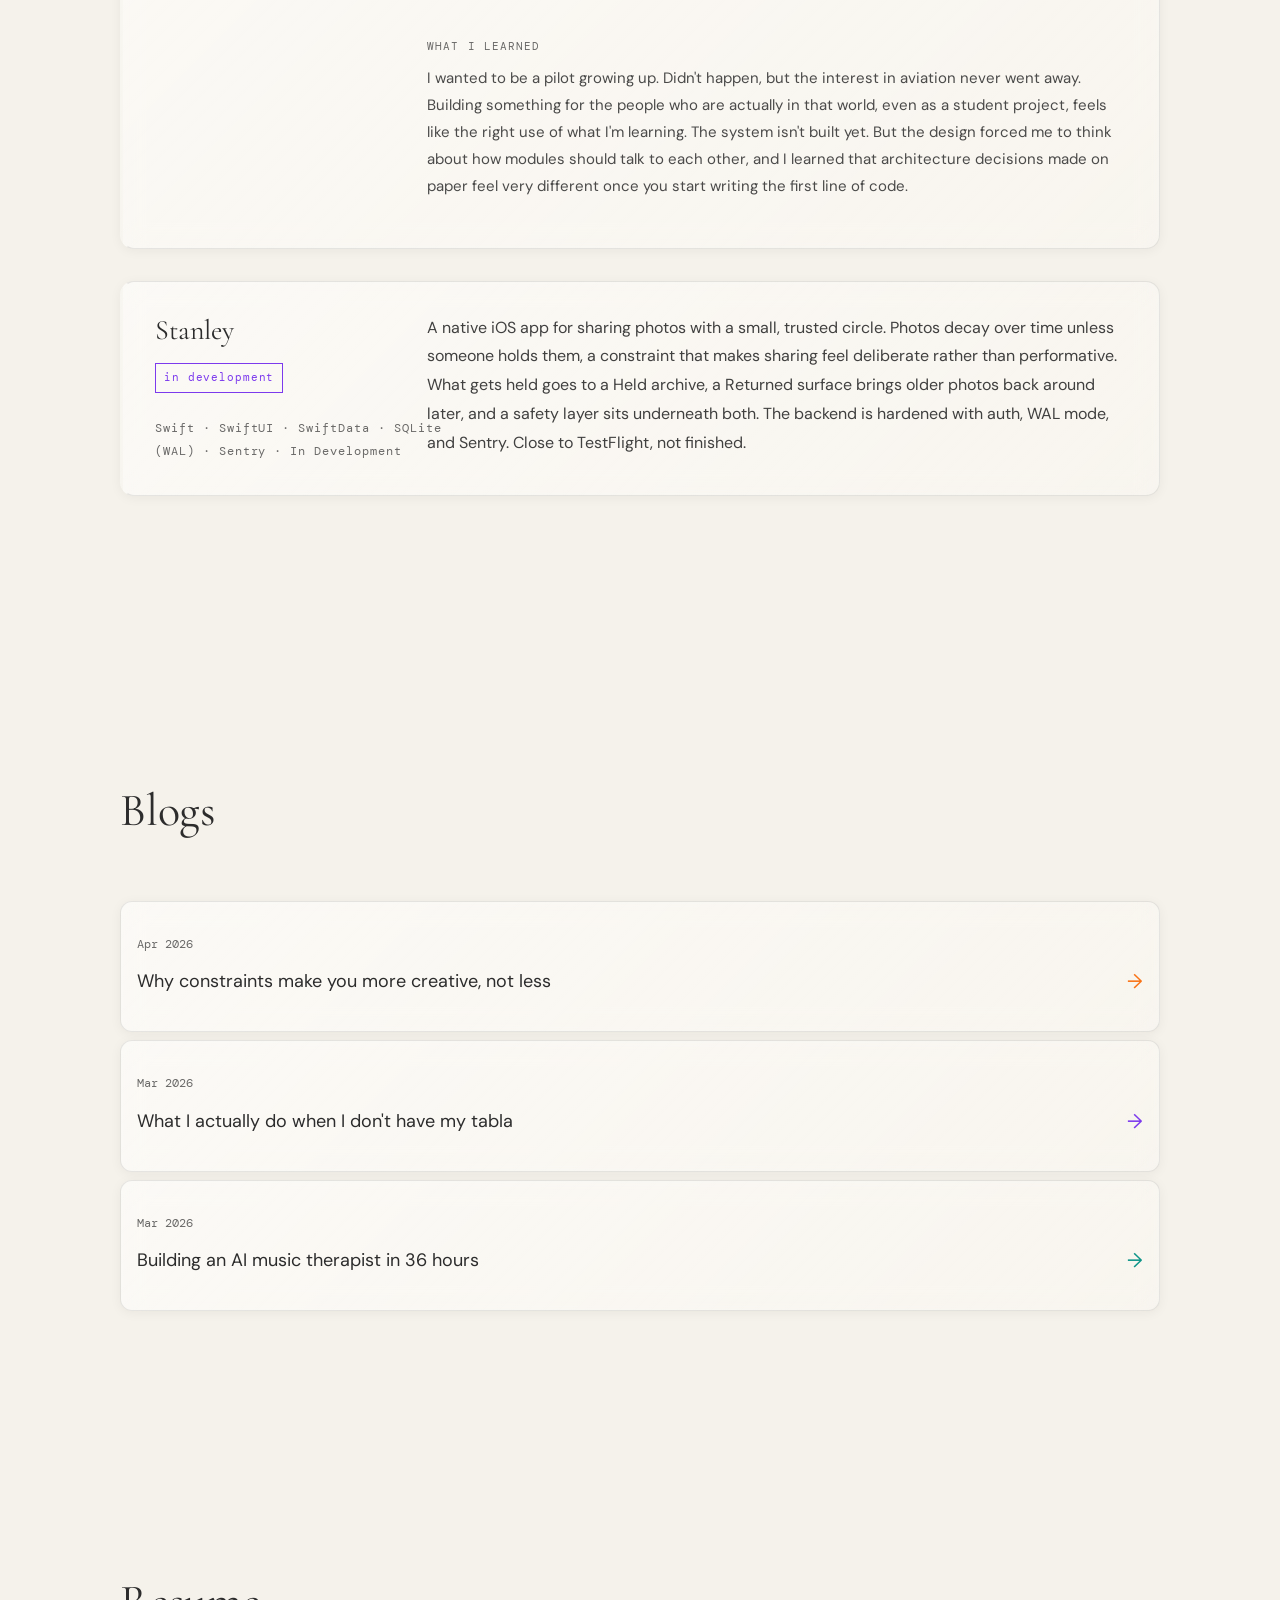
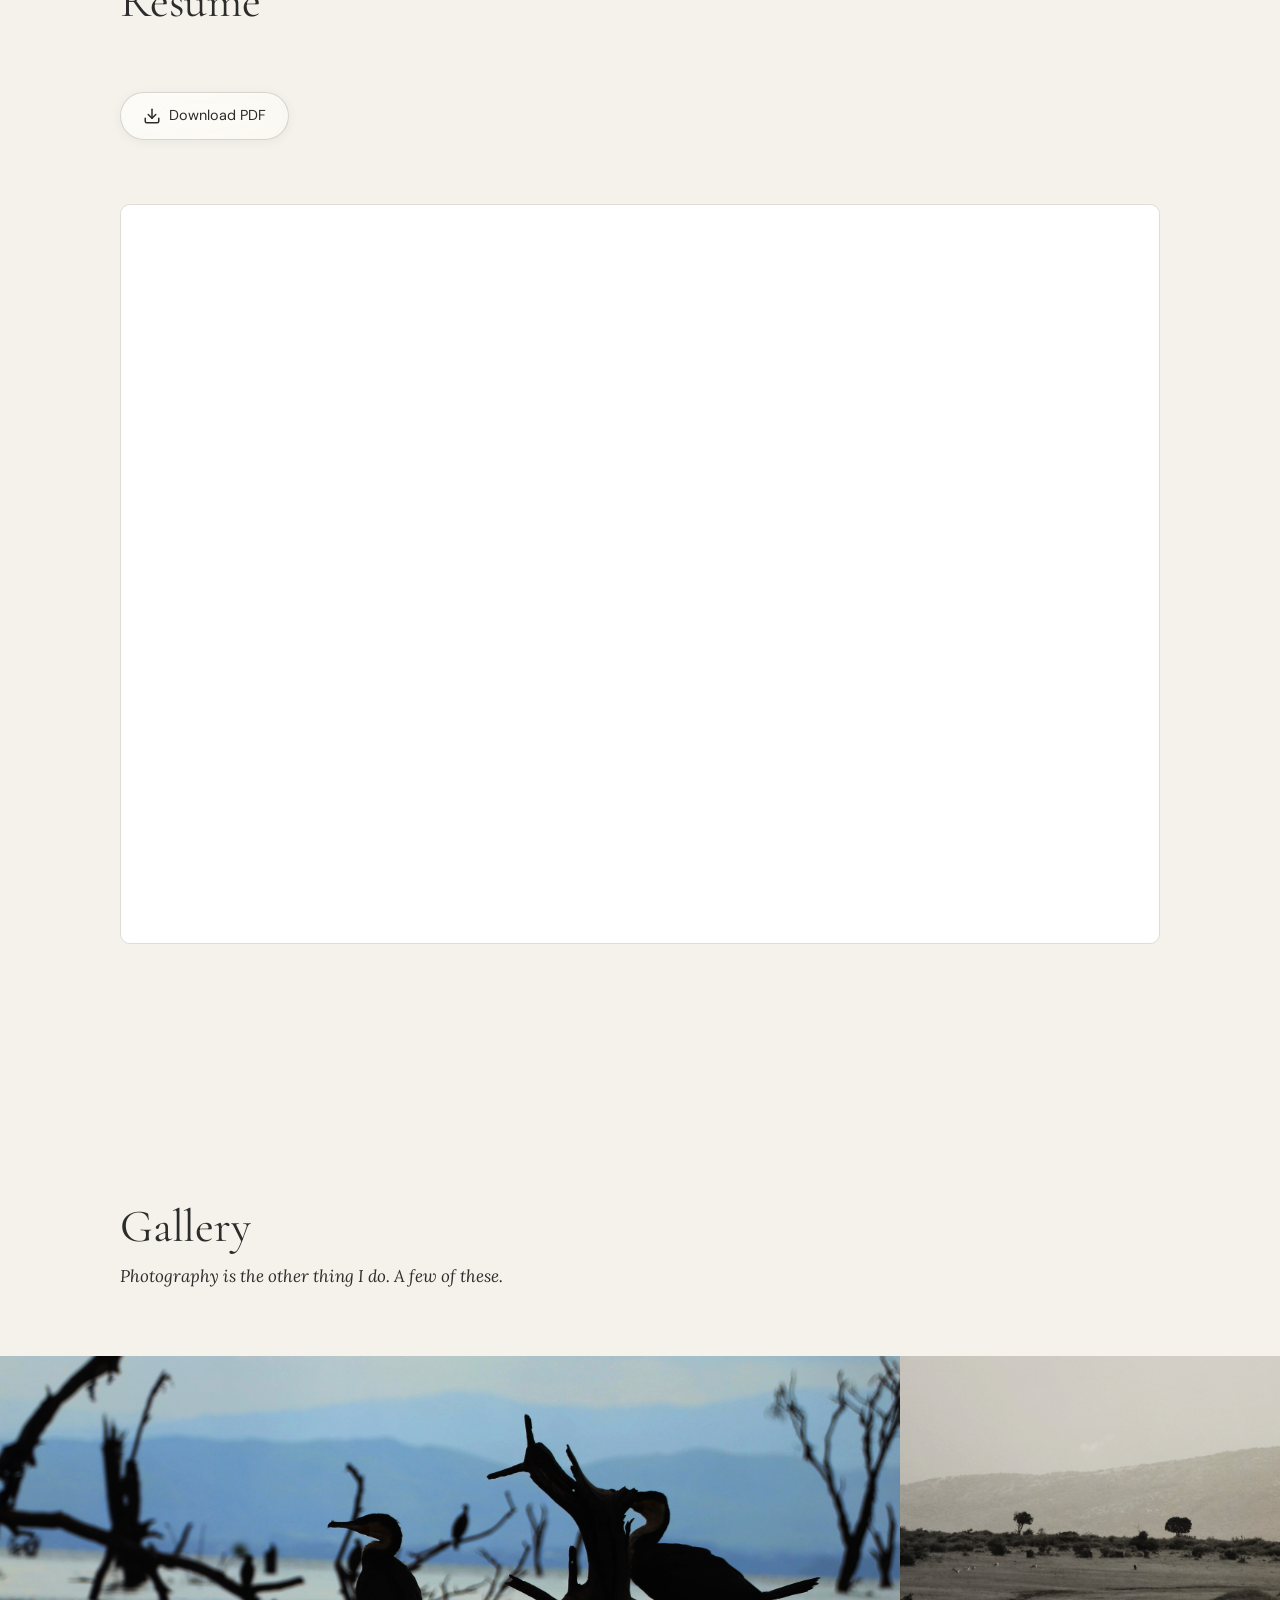
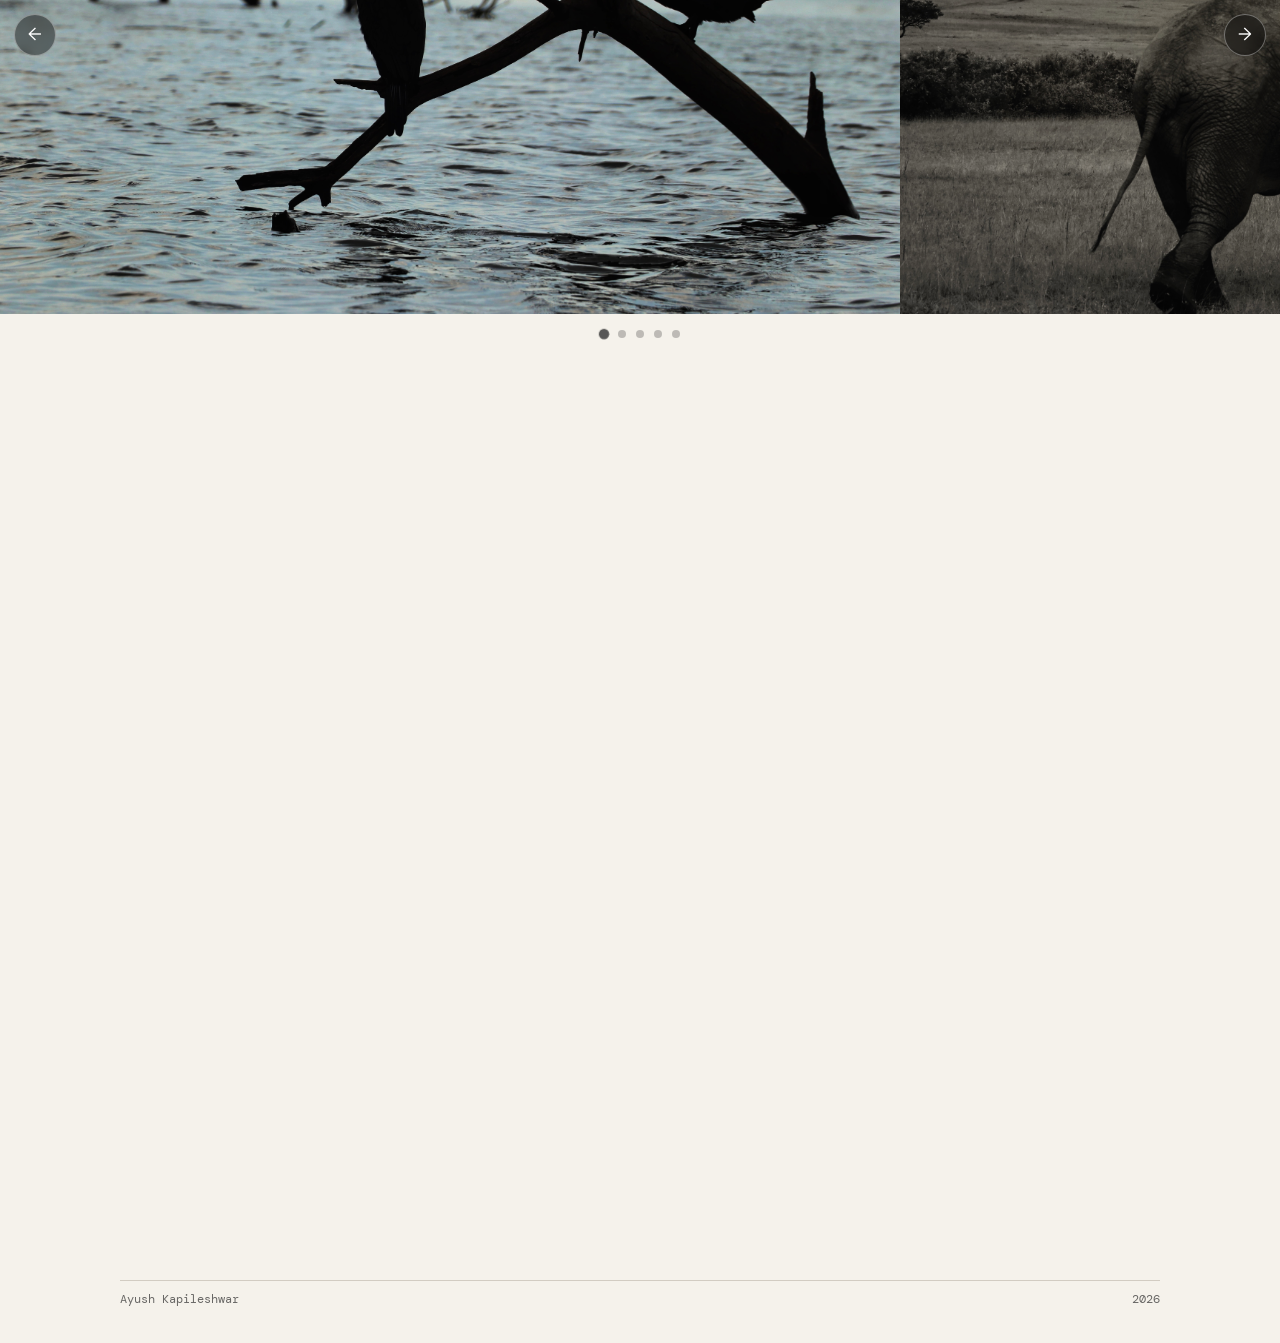
==== commit 06f65189: "Put the site on one layout grid and fix the empty sections The two things making the page read as as" ====
--- a/index.html
+++ b/index.html
@@ -104,6 +104,7 @@
     <div class="landing-content">
       <p class="landing-greeting">Hey there!</p>
       <h1 class="landing-name">I'm Ayush Kapileshwar</h1>
+      <div class="landing-rule" aria-hidden="true"></div>
       <div class="landing-tagline">
         <p>I like to learn about Machine Learning, Language Models and Generative Artificial Intelligence.</p>
         <p>Away from that, I have my instrument and a camera to see the world through it.</p>
@@ -134,41 +135,40 @@
   <!-- ─────────────────────────────────────────────────────── -->
   <!-- SECTION 2 — WHAT DRIVES ME                               -->
   <!-- ─────────────────────────────────────────────────────── -->
-  <section id="drives" aria-label="What drives me">
-
-    <!-- Pillar 01 -->
-    <div class="pillar">
-      <div class="pillar-inner">
-        <div class="pillar-number reveal" data-delay="0">01</div>
-        <h2 class="pillar-title reveal" data-delay="1">Data &amp; Patterns</h2>
-        <div class="pillar-divider reveal" data-delay="2"></div>
-        <p class="pillar-quote reveal" data-delay="3">"I'd rather solve one problem someone actually has than five that only sound interesting."</p>
-        <p class="pillar-tags reveal" data-delay="4">ML&nbsp;&nbsp;·&nbsp;&nbsp;Gen AI&nbsp;&nbsp;·&nbsp;&nbsp;Data Science</p>
-      </div>
-    </div>
-
-    <!-- Pillar 02 -->
-    <div class="pillar">
-      <div class="pillar-inner">
-        <div class="pillar-number reveal" data-delay="0">02</div>
-        <h2 class="pillar-title reveal" data-delay="1">Rhythm &amp; Patience</h2>
-        <div class="pillar-divider reveal" data-delay="2"></div>
-        <p class="pillar-quote reveal" data-delay="3">"Indian classical music taught me that mastery is never linear. You repeat, you refine, you unlearn. I try to work the same way."</p>
-        <p class="pillar-tags reveal" data-delay="4">Music&nbsp;&nbsp;·&nbsp;&nbsp;Iteration&nbsp;&nbsp;·&nbsp;&nbsp;Listening</p>
-      </div>
-    </div>
-
-    <!-- Pillar 03 -->
-    <div class="pillar">
-      <div class="pillar-inner">
-        <div class="pillar-number reveal" data-delay="0">03</div>
-        <h2 class="pillar-title reveal" data-delay="1">Looking at Things</h2>
-        <div class="pillar-divider reveal" data-delay="2"></div>
-        <p class="pillar-quote reveal" data-delay="3">"I photograph things that remind me of a time I can't quite place. Mostly I just stop for the light."</p>
-        <p class="pillar-tags reveal" data-delay="4">Photography&nbsp;&nbsp;·&nbsp;&nbsp;Streets&nbsp;&nbsp;·&nbsp;&nbsp;Light</p>
-      </div>
-    </div>
-
+  <section id="drives" aria-labelledby="drives-heading">
+    <div class="drives-inner">
+
+      <div class="drives-header">
+        <h2 id="drives-heading" class="section-heading reveal" data-delay="0">What Drives Me</h2>
+      </div>
+
+      <div class="pillars-grid">
+        <article class="pillar">
+          <div class="pillar-number reveal" data-delay="1">01</div>
+          <h3 class="pillar-title reveal" data-delay="1">Data &amp; Patterns</h3>
+          <div class="pillar-divider reveal" data-delay="1"></div>
+          <p class="pillar-quote reveal" data-delay="1">"I'd rather solve one problem someone actually has than five that only sound interesting."</p>
+          <p class="pillar-tags reveal" data-delay="1">ML&nbsp;&nbsp;·&nbsp;&nbsp;Gen AI&nbsp;&nbsp;·&nbsp;&nbsp;Data Science</p>
+        </article>
+
+        <article class="pillar">
+          <div class="pillar-number reveal" data-delay="2">02</div>
+          <h3 class="pillar-title reveal" data-delay="2">Rhythm &amp; Patience</h3>
+          <div class="pillar-divider reveal" data-delay="2"></div>
+          <p class="pillar-quote reveal" data-delay="2">"Indian classical music taught me that mastery is never linear. You repeat, you refine, you unlearn. I try to work the same way."</p>
+          <p class="pillar-tags reveal" data-delay="2">Music&nbsp;&nbsp;·&nbsp;&nbsp;Iteration&nbsp;&nbsp;·&nbsp;&nbsp;Listening</p>
+        </article>
+
+        <article class="pillar">
+          <div class="pillar-number reveal" data-delay="3">03</div>
+          <h3 class="pillar-title reveal" data-delay="3">Looking at Things</h3>
+          <div class="pillar-divider reveal" data-delay="3"></div>
+          <p class="pillar-quote reveal" data-delay="3">"I photograph things that remind me of a time I can't quite place. Mostly I just stop for the light."</p>
+          <p class="pillar-tags reveal" data-delay="3">Photography&nbsp;&nbsp;·&nbsp;&nbsp;Streets&nbsp;&nbsp;·&nbsp;&nbsp;Light</p>
+        </article>
+      </div>
+
+    </div>
   </section>
 
   <!-- ─────────────────────────────────────────────────────── -->
@@ -362,59 +362,69 @@
 
       <!-- Card 1: MoodFlow -->
       <article class="project-card reveal-card">
-        <div class="project-header">
+        <div class="project-aside">
           <h3 class="project-title">MoodFlow</h3>
-          <div class="project-header-right">
-            <span class="project-tag">hackathon</span>
-            <a class="project-github-link" href="https://github.com/jumandas/Moodflow" target="_blank" rel="noopener noreferrer" aria-label="MoodFlow on GitHub">
-              <svg width="18" height="18" viewBox="0 0 24 24" fill="currentColor" aria-hidden="true"><path d="M12 2C6.477 2 2 6.477 2 12c0 4.418 2.865 8.166 6.839 9.489.5.092.682-.217.682-.482 0-.237-.009-.868-.013-1.703-2.782.604-3.369-1.342-3.369-1.342-.454-1.154-1.11-1.462-1.11-1.462-.908-.62.069-.608.069-.608 1.003.07 1.531 1.03 1.531 1.03.892 1.529 2.341 1.087 2.91.832.092-.647.35-1.088.636-1.338-2.22-.253-4.555-1.11-4.555-4.943 0-1.091.39-1.984 1.029-2.683-.103-.253-.446-1.27.098-2.647 0 0 .84-.269 2.75 1.025A9.578 9.578 0 0 1 12 6.836a9.59 9.59 0 0 1 2.504.337c1.909-1.294 2.747-1.025 2.747-1.025.546 1.377.202 2.394.1 2.647.64.699 1.028 1.592 1.028 2.683 0 3.842-2.339 4.687-4.566 4.935.359.309.678.919.678 1.852 0 1.336-.012 2.415-.012 2.741 0 .267.18.578.688.48C19.138 20.163 22 16.418 22 12c0-5.523-4.477-10-10-10z"/></svg>
-            </a>
-          </div>
-        </div>
+          <div class="project-meta">
+          <span class="project-tag">hackathon</span>
+          <a class="project-github-link" href="https://github.com/jumandas/Moodflow" target="_blank" rel="noopener noreferrer" aria-label="MoodFlow on GitHub">
+            <svg width="18" height="18" viewBox="0 0 24 24" fill="currentColor" aria-hidden="true"><path d="M12 2C6.477 2 2 6.477 2 12c0 4.418 2.865 8.166 6.839 9.489.5.092.682-.217.682-.482 0-.237-.009-.868-.013-1.703-2.782.604-3.369-1.342-3.369-1.342-.454-1.154-1.11-1.462-1.11-1.462-.908-.62.069-.608.069-.608 1.003.07 1.531 1.03 1.531 1.03.892 1.529 2.341 1.087 2.91.832.092-.647.35-1.088.636-1.338-2.22-.253-4.555-1.11-4.555-4.943 0-1.091.39-1.984 1.029-2.683-.103-.253-.446-1.27.098-2.647 0 0 .84-.269 2.75 1.025A9.578 9.578 0 0 1 12 6.836a9.59 9.59 0 0 1 2.504.337c1.909-1.294 2.747-1.025 2.747-1.025.546 1.377.202 2.394.1 2.647.64.699 1.028 1.592 1.028 2.683 0 3.842-2.339 4.687-4.566 4.935.359.309.678.919.678 1.852 0 1.336-.012 2.415-.012 2.741 0 .267.18.578.688.48C19.138 20.163 22 16.418 22 12c0-5.523-4.477-10-10-10z"/></svg>
+            </a>
+          </div>
+          <p class="project-stack">SwiftUI&nbsp;·&nbsp;Groq / Llama 3.3&nbsp;·&nbsp;Spotify SDK&nbsp;·&nbsp;Prompt Engineering&nbsp;·&nbsp;Team of 4</p>
+        </div>
+
+        <div class="project-body">
         <p class="project-desc">An iOS app that builds AI-generated music journeys based on how you're feeling, emotionally and physiologically, and plays them live through Spotify. You pick your mood, enter biometrics, choose where you want to end up, and the AI builds a four-stage path to get you there. Built at an AI hackathon at IU Bloomington, team of four.</p>
 
         <div class="project-section-label">What I did</div>
+
         <p class="project-detail">Designed and iterated on the LLM prompts: the music therapist persona, the four-stage journey structure, the mood-to-music mapping logic, and the adaptive re-curation prompts that regenerate remaining stages when a user says the music isn't working.</p>
 
         <div class="project-section-label">What I learned</div>
+
         <p class="project-detail">The LLM kept recommending the same songs. Every journey, no matter the mood, same handful of tracks. Getting an AI to be genuinely diverse in its recommendations, not just correct but surprising, turned out to be the hardest prompt engineering problem we hit.</p>
-
-        <p class="project-stack">SwiftUI&nbsp;·&nbsp;Groq / Llama 3.3&nbsp;·&nbsp;Spotify SDK&nbsp;·&nbsp;Prompt Engineering&nbsp;·&nbsp;Team of 4</p>
+        </div>
       </article>
 
       <!-- Card 2: AeroOps Copilot -->
       <article class="project-card reveal-card">
-        <div class="project-header">
+        <div class="project-aside">
           <h3 class="project-title">AeroOps Copilot</h3>
-          <div class="project-header-right">
-            <span class="project-tag">in progress</span>
-            <a class="project-github-link" href="https://github.com/Ayushkapil/aeroops-copilot" target="_blank" rel="noopener noreferrer" aria-label="AeroOps Copilot on GitHub">
-              <svg width="18" height="18" viewBox="0 0 24 24" fill="currentColor" aria-hidden="true"><path d="M12 2C6.477 2 2 6.477 2 12c0 4.418 2.865 8.166 6.839 9.489.5.092.682-.217.682-.482 0-.237-.009-.868-.013-1.703-2.782.604-3.369-1.342-3.369-1.342-.454-1.154-1.11-1.462-1.11-1.462-.908-.62.069-.608.069-.608 1.003.07 1.531 1.03 1.531 1.03.892 1.529 2.341 1.087 2.91.832.092-.647.35-1.088.636-1.338-2.22-.253-4.555-1.11-4.555-4.943 0-1.091.39-1.984 1.029-2.683-.103-.253-.446-1.27.098-2.647 0 0 .84-.269 2.75 1.025A9.578 9.578 0 0 1 12 6.836a9.59 9.59 0 0 1 2.504.337c1.909-1.294 2.747-1.025 2.747-1.025.546 1.377.202 2.394.1 2.647.64.699 1.028 1.592 1.028 2.683 0 3.842-2.339 4.687-4.566 4.935.359.309.678.919.678 1.852 0 1.336-.012 2.415-.012 2.741 0 .267.18.578.688.48C19.138 20.163 22 16.418 22 12c0-5.523-4.477-10-10-10z"/></svg>
-            </a>
-          </div>
-        </div>
+          <div class="project-meta">
+          <span class="project-tag">in progress</span>
+          <a class="project-github-link" href="https://github.com/Ayushkapil/aeroops-copilot" target="_blank" rel="noopener noreferrer" aria-label="AeroOps Copilot on GitHub">
+            <svg width="18" height="18" viewBox="0 0 24 24" fill="currentColor" aria-hidden="true"><path d="M12 2C6.477 2 2 6.477 2 12c0 4.418 2.865 8.166 6.839 9.489.5.092.682-.217.682-.482 0-.237-.009-.868-.013-1.703-2.782.604-3.369-1.342-3.369-1.342-.454-1.154-1.11-1.462-1.11-1.462-.908-.62.069-.608.069-.608 1.003.07 1.531 1.03 1.531 1.03.892 1.529 2.341 1.087 2.91.832.092-.647.35-1.088.636-1.338-2.22-.253-4.555-1.11-4.555-4.943 0-1.091.39-1.984 1.029-2.683-.103-.253-.446-1.27.098-2.647 0 0 .84-.269 2.75 1.025A9.578 9.578 0 0 1 12 6.836a9.59 9.59 0 0 1 2.504.337c1.909-1.294 2.747-1.025 2.747-1.025.546 1.377.202 2.394.1 2.647.64.699 1.028 1.592 1.028 2.683 0 3.842-2.339 4.687-4.566 4.935.359.309.678.919.678 1.852 0 1.336-.012 2.415-.012 2.741 0 .267.18.578.688.48C19.138 20.163 22 16.418 22 12c0-5.523-4.477-10-10-10z"/></svg>
+            </a>
+          </div>
+          <p class="project-stack">Python&nbsp;·&nbsp;FastAPI&nbsp;·&nbsp;LangChain&nbsp;·&nbsp;pgvector&nbsp;·&nbsp;React&nbsp;·&nbsp;In Progress</p>
+        </div>
+
+        <div class="project-body">
         <p class="project-desc">A modular AI system for aviation safety. Three modules, connected through an LLM-based intent router that chains them automatically: SOP retrieval via RAG with cross-encoder reranking, structured incident analysis from PDF reports, and fatigue risk scoring from pilot schedules.</p>
 
         <div class="project-section-label">What I did</div>
+
         <p class="project-detail">Designed the full system: three-module architecture, cross-module chaining logic, evaluation framework with three research questions, and the data pipeline design from FAA and NASA source documents. Currently building the implementation.</p>
 
         <div class="project-section-label">What I learned</div>
+
         <p class="project-detail">I wanted to be a pilot growing up. Didn't happen, but the interest in aviation never went away. Building something for the people who are actually in that world, even as a student project, feels like the right use of what I'm learning. The system isn't built yet. But the design forced me to think about how modules should talk to each other, and I learned that architecture decisions made on paper feel very different once you start writing the first line of code.</p>
-
-        <p class="project-stack">Python&nbsp;·&nbsp;FastAPI&nbsp;·&nbsp;LangChain&nbsp;·&nbsp;pgvector&nbsp;·&nbsp;React&nbsp;·&nbsp;In Progress</p>
+        </div>
       </article>
 
       <!-- Card 3: Stanley -->
       <article class="project-card reveal-card">
-        <div class="project-header">
+        <div class="project-aside">
           <h3 class="project-title">Stanley</h3>
-          <div class="project-header-right">
-            <span class="project-tag">in development</span>
-          </div>
-        </div>
+          <div class="project-meta">
+          <span class="project-tag">in development</span>
+          </div>
+          <p class="project-stack">Swift&nbsp;·&nbsp;SwiftUI&nbsp;·&nbsp;SwiftData&nbsp;·&nbsp;SQLite (WAL)&nbsp;·&nbsp;Sentry&nbsp;·&nbsp;In Development</p>
+        </div>
+
+        <div class="project-body">
         <p class="project-desc">A native iOS app for sharing photos with a small, trusted circle. Photos decay over time unless someone holds them, a constraint that makes sharing feel deliberate rather than performative. What gets held goes to a Held archive, a Returned surface brings older photos back around later, and a safety layer sits underneath both. The backend is hardened with auth, WAL mode, and Sentry. Close to TestFlight, not finished.</p>
-
-        <p class="project-stack">Swift&nbsp;·&nbsp;SwiftUI&nbsp;·&nbsp;SwiftData&nbsp;·&nbsp;SQLite (WAL)&nbsp;·&nbsp;Sentry&nbsp;·&nbsp;In Development</p>
+        </div>
       </article>
 
     </div>
--- a/css/variables.css
+++ b/css/variables.css
@@ -63,6 +63,13 @@
   --font-caption: 'Lora', Georgia, serif;
   --font-mono: 'DM Mono', 'Courier New', monospace;
 
+  /* Layout grid — every section shares one outer measure so headings and
+     content keep the same left edge all the way down the page. Prose is
+     capped narrower *inside* that shell rather than given its own width. */
+  --measure: 1040px;      /* section shell: headings, cards, chip grids */
+  --measure-prose: 720px; /* reading column inside the shell */
+  --gutter: 32px;
+
   /* Spacing — 8-point grid */
   --space-xs: 8px;
   --space-sm: 16px;
--- a/css/base.css
+++ b/css/base.css
@@ -47,9 +47,11 @@
 /* Section headings */
 .section-heading {
   font-family: var(--font-display);
-  font-size: 48px;
+  /* Fluid so headings stay proportionate between phone and large desktop */
+  font-size: clamp(32px, 3.6vw, 50px);
   font-weight: 400;
-  line-height: 1.2;
+  line-height: 1.15;
+  letter-spacing: -0.005em;
   color: var(--color-text);
 }
 
@@ -92,13 +94,16 @@
   color: var(--color-text);
 }
 
-/* Content container */
+/* Content container — shares the page measure so its heading lines up with
+   every other section; the prose inside is capped narrower for readability. */
 .content-col {
-  max-width: 720px;
+  max-width: var(--measure);
   width: 100%;
   margin: 0 auto;
-  padding-left: var(--space-md);
-  padding-right: var(--space-md);
+}
+
+.content-col .about-text {
+  max-width: var(--measure-prose);
 }
 
 /* Cursor pointer for all interactive elements */
@@ -120,10 +125,6 @@
     font-size: 16px;
   }
 
-  .section-heading {
-    font-size: 32px;
-  }
-
   p {
     font-size: 16px;
   }
--- a/css/layout.css
+++ b/css/layout.css
@@ -36,30 +36,47 @@
   letter-spacing: 0.02em;
 }
 
+/* Fluid, so the name carries the hero at every width instead of sitting at a
+   fixed 72px in a mostly empty viewport. */
 .landing-name {
   font-family: var(--font-display);
-  font-size: 72px;
+  font-size: clamp(42px, 6.4vw, 88px);
   font-weight: 300;
-  line-height: 1.2;
+  line-height: 1.12;
+  letter-spacing: -0.01em;
   color: var(--color-text);
   animation: fadeIn 0.6s ease 0.4s both;
+}
+
+/* A hairline between the name and the tagline — the jump from 88px display
+   type straight to 19px body had nothing bridging it. */
+.landing-rule {
+  width: 64px;
+  height: 1px;
+  margin: var(--space-md) auto 0;
+  background: var(--color-text);
+  opacity: 0.25;
+  animation: fadeIn 0.6s ease 0.8s both;
 }
 
 .landing-tagline {
   font-family: var(--font-body);
-  font-size: 18px;
+  font-size: 19px;
   font-weight: 400;
-  line-height: 1.8;
+  /* Tighter than the page default so the three lines read as one block */
+  line-height: 1.65;
   color: var(--color-text);
   opacity: 0.85;
   margin-top: var(--space-md);
+  /* No max-width: each line is a standalone thought and should hold one line
+     on desktop. Capping the measure broke them mid-sentence. */
   animation: fadeIn 0.6s ease 1.0s both;
 }
 
 /* No opacity here — it would compound with the parent's and drop the
    effective contrast below AA. */
 .landing-tagline p {
-  font-size: 18px;
+  font-size: inherit;
   margin: 0;
 }
 
@@ -91,7 +108,7 @@
 
 /* ── About Section ── */
 #about {
-  padding: var(--space-xl) var(--space-md);
+  padding: var(--space-xl) var(--gutter);
   display: flex;
   align-items: center;
   justify-content: center;
@@ -130,16 +147,33 @@
 }
 
 /* ── What Drives Me Section ──
-   #drives is just a container for three full-height pillar blocks. */
+   Was three consecutive 100vh blocks, each holding five short lines — about
+   2,700px of mostly empty screen. Now one section with the three ideas side
+   by side, so they read as a set instead of three sparse slides. */
+#drives {
+  padding: var(--space-xl) var(--gutter);
+  display: flex;
+  justify-content: center;
+}
+
+.drives-inner {
+  width: 100%;
+  max-width: var(--measure);
+}
+
+.drives-header {
+  margin-bottom: var(--space-lg);
+}
+
+.pillars-grid {
+  display: grid;
+  grid-template-columns: repeat(3, 1fr);
+  gap: var(--space-lg);
+}
+
 .pillar {
-  min-height: 100vh;
-  display: flex;
-  align-items: center;
-  padding: var(--space-xl) var(--space-xl);
-}
-
-.pillar-inner {
-  max-width: 720px;
+  display: flex;
+  flex-direction: column;
 }
 
 .pillar-number {
@@ -162,9 +196,9 @@
 
 .pillar-title {
   font-family: var(--font-display);
-  font-size: 40px;
+  font-size: 30px;
   font-weight: 400;
-  line-height: 1.2;
+  line-height: 1.25;
   color: var(--color-text);
   margin-bottom: var(--space-sm);
 }
@@ -177,17 +211,20 @@
   transition: width 0.6s ease;
 }
 
+/* Reads as an accent rule under the title rather than a near-full-width line */
 .pillar-divider.expanded {
-  width: 240px;
+  width: 56px;
 }
 
 .pillar-quote {
   font-family: var(--font-caption);
   font-style: italic;
-  font-size: 20px;
-  line-height: 1.6;
+  font-size: 19px;
+  line-height: 1.65;
   color: var(--color-text);
   margin-bottom: var(--space-md);
+  /* Pushes the tag row to the bottom so all three line up */
+  flex: 1 1 auto;
 }
 
 .pillar-tags {
@@ -208,9 +245,12 @@
    carousel below it is full-bleed. */
 .gallery-header {
   width: 100%;
-  max-width: 1000px;
+  /* The carousel below is full-bleed, so #gallery can't carry the gutter and
+     the header supplies its own. Widen the shell by two gutters so the text
+     still lands on the same left edge as every other section. */
+  max-width: calc(var(--measure) + var(--gutter) * 2);
   margin: 0 auto;
-  padding: 0 var(--space-md) var(--space-lg);
+  padding: 0 var(--gutter) var(--space-lg);
 }
 
 .gallery-subline {
@@ -335,14 +375,14 @@
 
 /* ── Notes Section ── */
 #notes {
-  padding: var(--space-xl) var(--space-md);
+  padding: var(--space-xl) var(--gutter);
   display: flex;
   justify-content: center;
 }
 
 .notes-inner {
   width: 100%;
-  max-width: 720px;
+  max-width: var(--measure);
 }
 
 .notes-header {
@@ -412,24 +452,30 @@
 
 /* ── Projects Section ── */
 #projects {
-  padding: var(--space-xl) var(--space-md);
+  padding: var(--space-xl) var(--gutter);
   display: flex;
   justify-content: center;
 }
 
 .projects-inner {
   width: 100%;
-  max-width: 720px;
+  max-width: var(--measure);
 }
 
 .projects-header {
   margin-bottom: var(--space-lg);
 }
 
+/* Two columns on desktop: a meta rail (title, status, stack) beside the prose.
+   As one flat text column the cards were ~400px of uniform body copy with
+   nothing to scan. */
 .project-card {
-  padding: var(--space-md) var(--space-sm);
+  display: grid;
+  grid-template-columns: 240px minmax(0, 1fr);
+  gap: var(--space-md);
+  padding: var(--space-md);
   border-radius: 14px;
-  margin-bottom: var(--space-sm);
+  margin-bottom: var(--space-md);
   border: 1px solid var(--glass-border);
   background: var(--glass-bg);
   backdrop-filter: blur(12px) saturate(1.3);
@@ -446,21 +492,24 @@
 }
 
 
-.project-header {
-  display: flex;
+.project-aside {
+  display: flex;
+  flex-direction: column;
   align-items: flex-start;
-  justify-content: space-between;
-  margin-bottom: var(--space-sm);
-}
-
-.project-header-right {
+  gap: var(--space-sm);
+}
+
+.project-meta {
   display: flex;
   align-items: center;
   gap: 10px;
-  flex-shrink: 0;
-  margin-left: var(--space-sm);
-  margin-top: 6px;
-}
+  flex-wrap: wrap;
+}
+
+.project-body {
+  max-width: var(--measure-prose);
+}
+
 
 /* Kept subtle rather than invisible — at opacity 0 it was still in the tab
    order, so keyboard users landed on a link they couldn't see. */
@@ -524,7 +573,7 @@
   font-size: 16px;
   line-height: 1.8;
   color: var(--color-text);
-  margin-bottom: var(--space-md);
+  margin-bottom: 0;
   opacity: 0.9;
 }
 
@@ -551,22 +600,23 @@
 .project-stack {
   font-family: var(--font-mono);
   font-size: 12px;
+  line-height: 1.9;
   letter-spacing: 0.08em;
   color: var(--color-text);
   opacity: 0.7;
-  margin-top: var(--space-md);
+  margin-top: var(--space-xs);
 }
 
 /* ── Resume Section ── */
 #resume {
-  padding: var(--space-xl) var(--space-md);
+  padding: var(--space-xl) var(--gutter);
   display: flex;
   justify-content: center;
 }
 
 .resume-inner {
   width: 100%;
-  max-width: 860px;
+  max-width: var(--measure);
   display: flex;
   flex-direction: column;
   gap: var(--space-lg);
@@ -682,19 +732,24 @@
 /* Footer — in normal flow after <main>. It used to be absolutely positioned
    inside #contact, where it collided with the contact links on short viewports. */
 .site-footer {
-  padding: 0 var(--space-md) var(--space-md);
+  padding: 0 var(--gutter) var(--space-md);
 }
 
 .footer-rule {
   border: none;
   border-top: 1px solid var(--color-border);
-  margin-bottom: var(--space-xs);
+  margin: 0 auto var(--space-xs);
+  width: 100%;
+  max-width: var(--measure);
 }
 
 .footer-inner {
   display: flex;
   justify-content: space-between;
   align-items: center;
+  width: 100%;
+  max-width: var(--measure);
+  margin: 0 auto;
 }
 
 .footer-text {
@@ -706,14 +761,14 @@
 
 /* ── Tools Section ── */
 #tools {
-  padding: var(--space-xl) var(--space-md);
+  padding: var(--space-xl) var(--gutter);
   display: flex;
   justify-content: center;
 }
 
 .tools-inner {
   width: 100%;
-  max-width: 1000px;
+  max-width: var(--measure);
 }
 
 .tools-header {
@@ -849,9 +904,22 @@
 }
 
 /* ── Responsive ── */
+@media (max-width: 1100px) and (min-width: 768px) {
+  .project-card {
+    grid-template-columns: 190px minmax(0, 1fr);
+  }
+}
+
+/* Three columns need roughly 900px; below that the ideas stack. */
 @media (max-width: 1023px) {
-  .pillar {
-    padding: var(--space-xl) var(--space-md);
+  .pillars-grid {
+    grid-template-columns: 1fr;
+    gap: var(--space-lg);
+  }
+
+  .pillar-quote {
+    flex: 0 1 auto;
+    max-width: var(--measure-prose);
   }
 
   .gallery-slide {
@@ -865,10 +933,7 @@
     font-size: 16px;
   }
 
-  .landing-name {
-    font-size: 42px;
-  }
-
+  .landing-tagline,
   .landing-tagline p {
     font-size: 16px;
   }
@@ -891,13 +956,16 @@
     padding-right: 0;
   }
 
-  .pillar {
+  #drives {
     padding: var(--space-lg) var(--space-sm);
-    min-height: 100vh;
+  }
+
+  .pillars-grid {
+    gap: var(--space-md);
   }
 
   .pillar-title {
-    font-size: 28px;
+    font-size: 26px;
   }
 
   .gallery-slide {
@@ -994,6 +1062,26 @@
     padding: var(--space-lg) var(--space-sm);
   }
 
+  /* Stacked, and reordered so the rail's stack line lands after the prose
+     instead of above it — on one column it otherwise reads as a header
+     before you know what the project is. display:contents lets the aside's
+     children take part in the card's own flex order. */
+  .project-card {
+    display: flex;
+    flex-direction: column;
+    gap: var(--space-sm);
+    padding: var(--space-md) var(--space-sm);
+  }
+
+  .project-aside {
+    display: contents;
+  }
+
+  .project-title { order: 1; }
+  .project-meta  { order: 2; }
+  .project-body  { order: 3; }
+  .project-stack { order: 4; margin-top: 0; }
+
   /* 11px and 12px mono are too fine to read on a phone */
   .project-tag,
   .project-section-label {
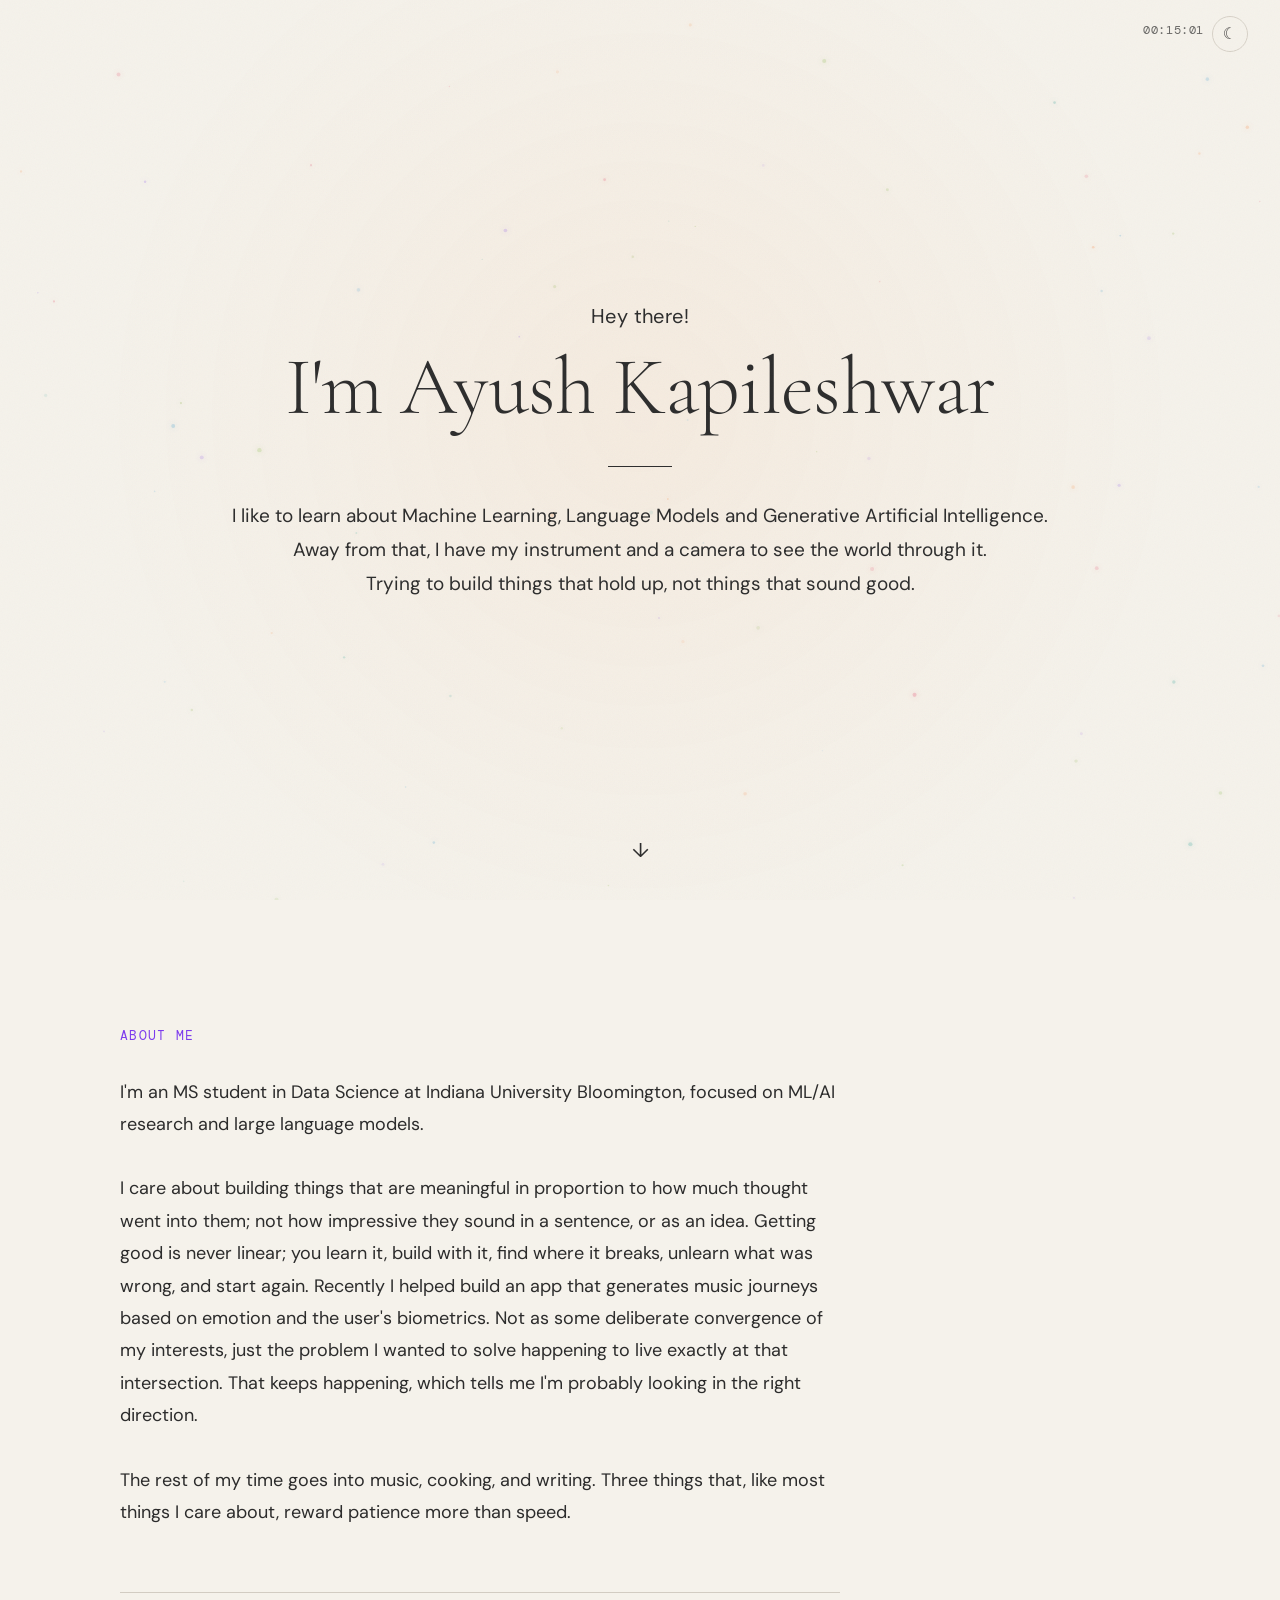
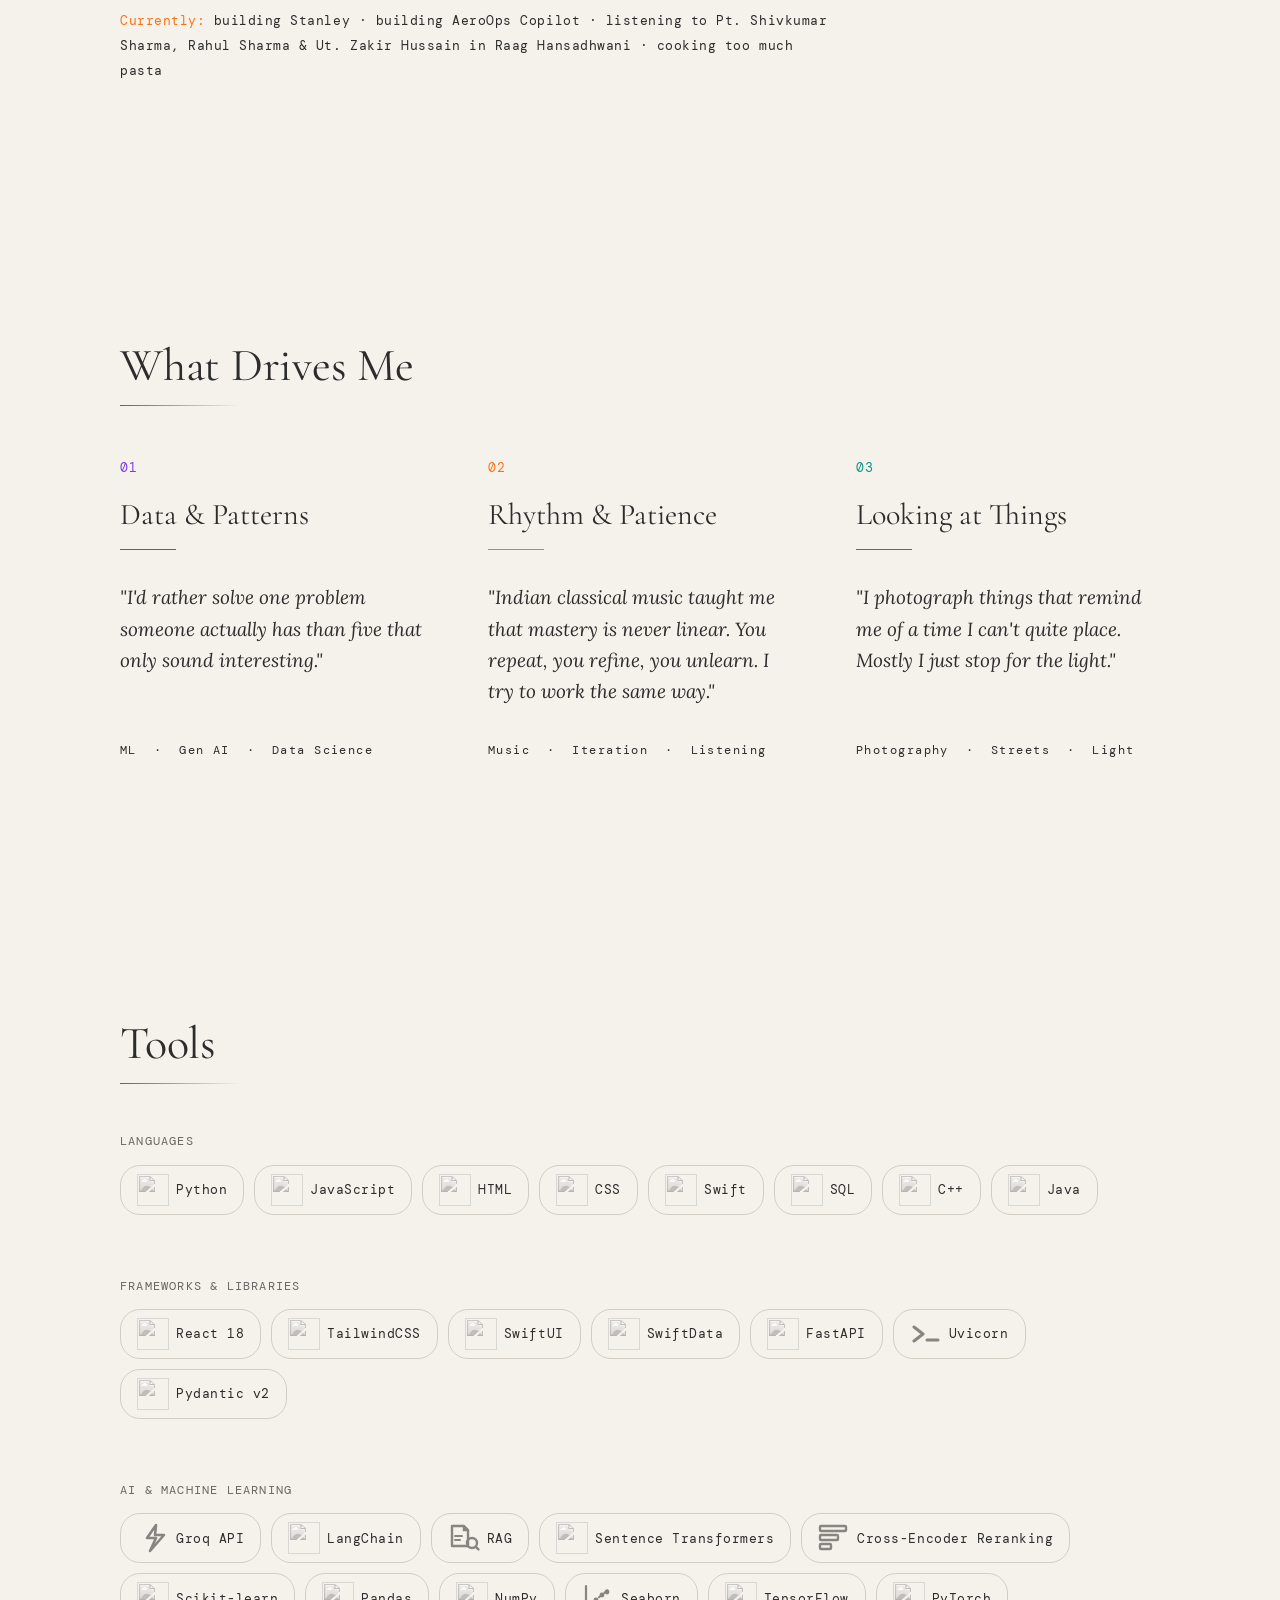
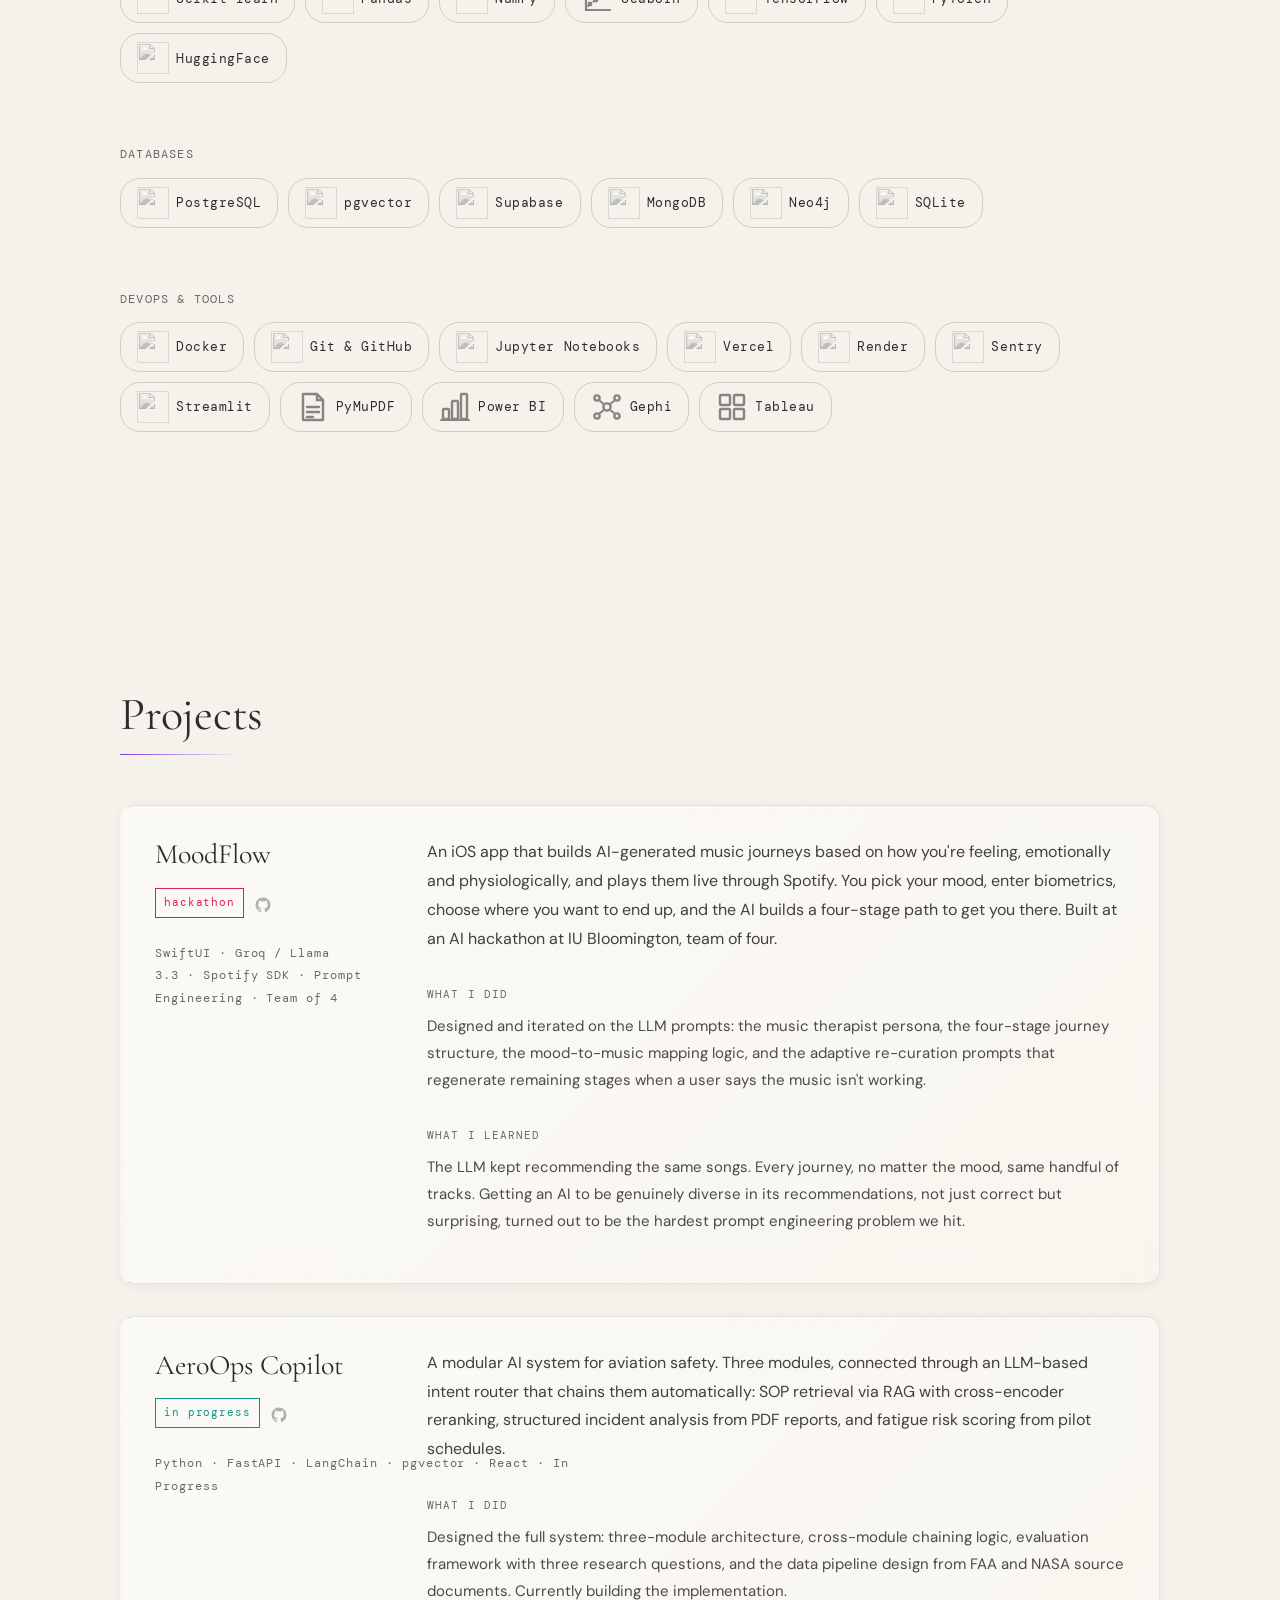
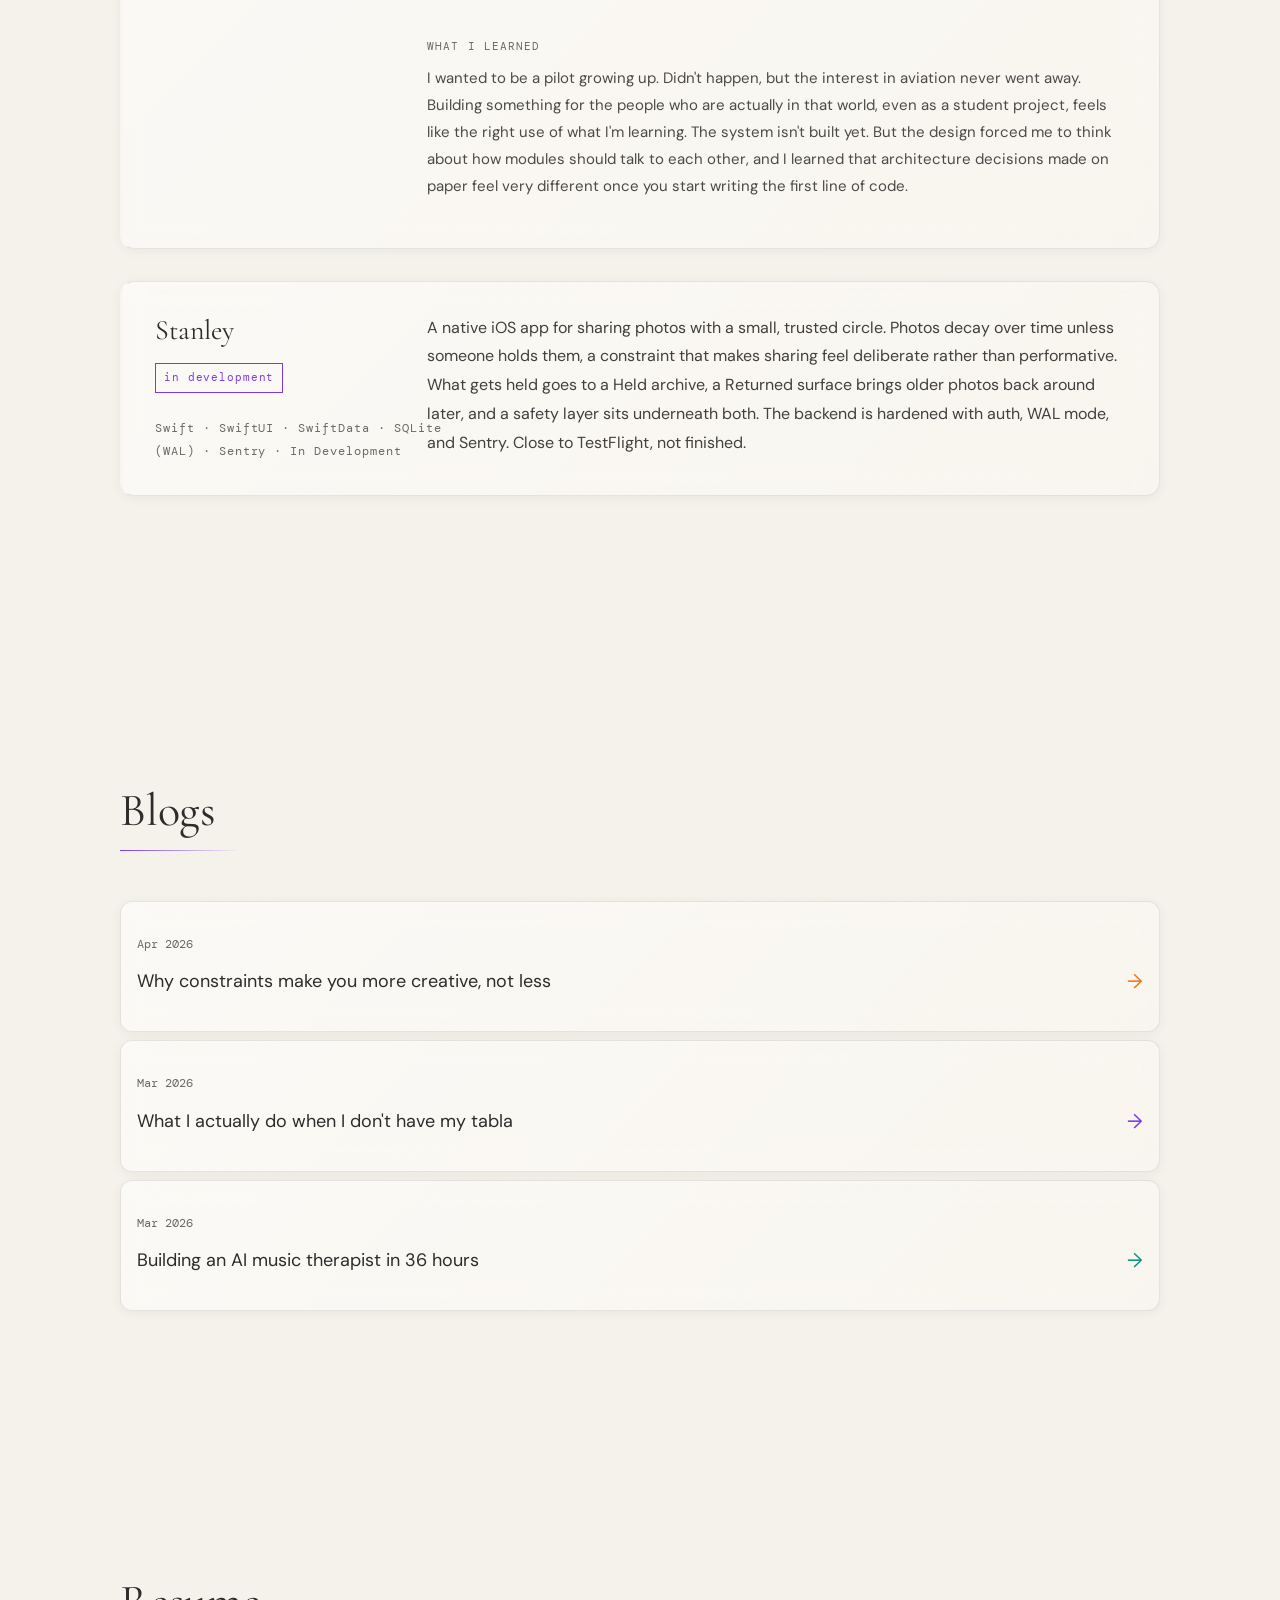
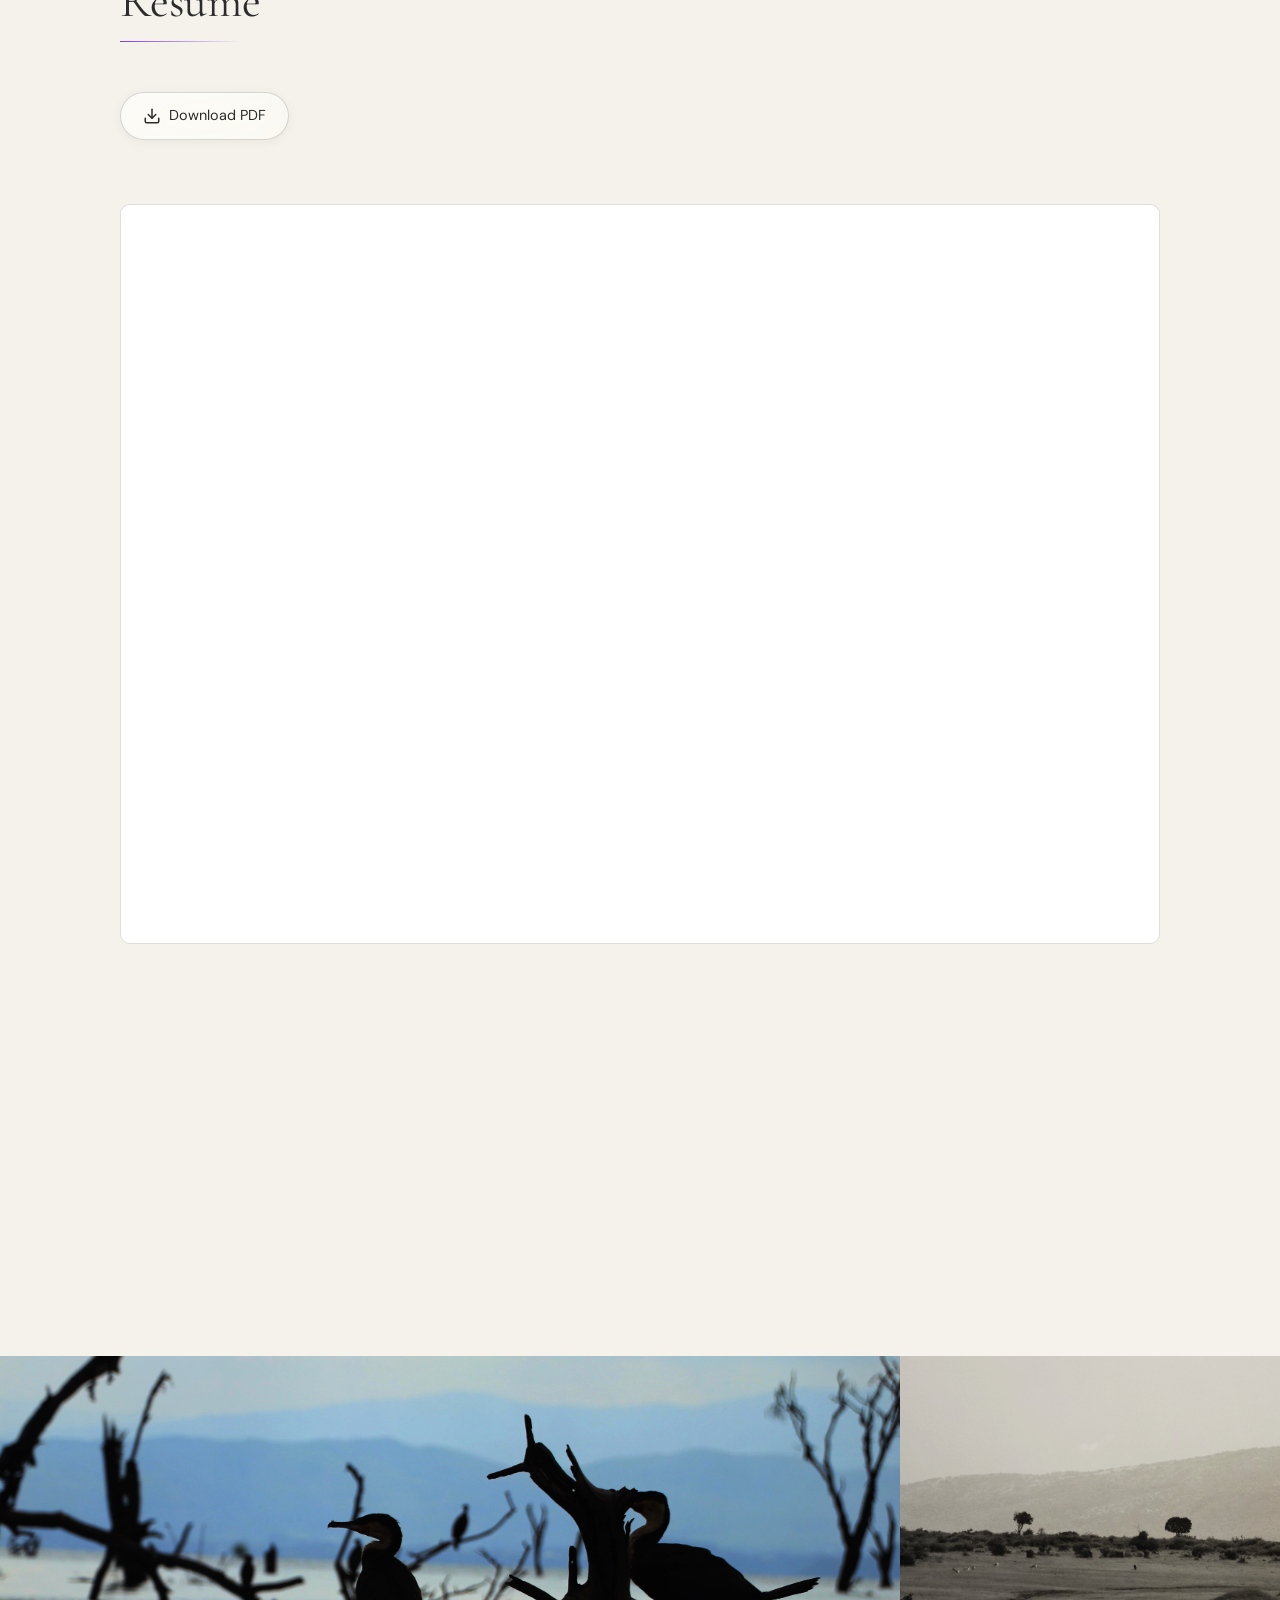
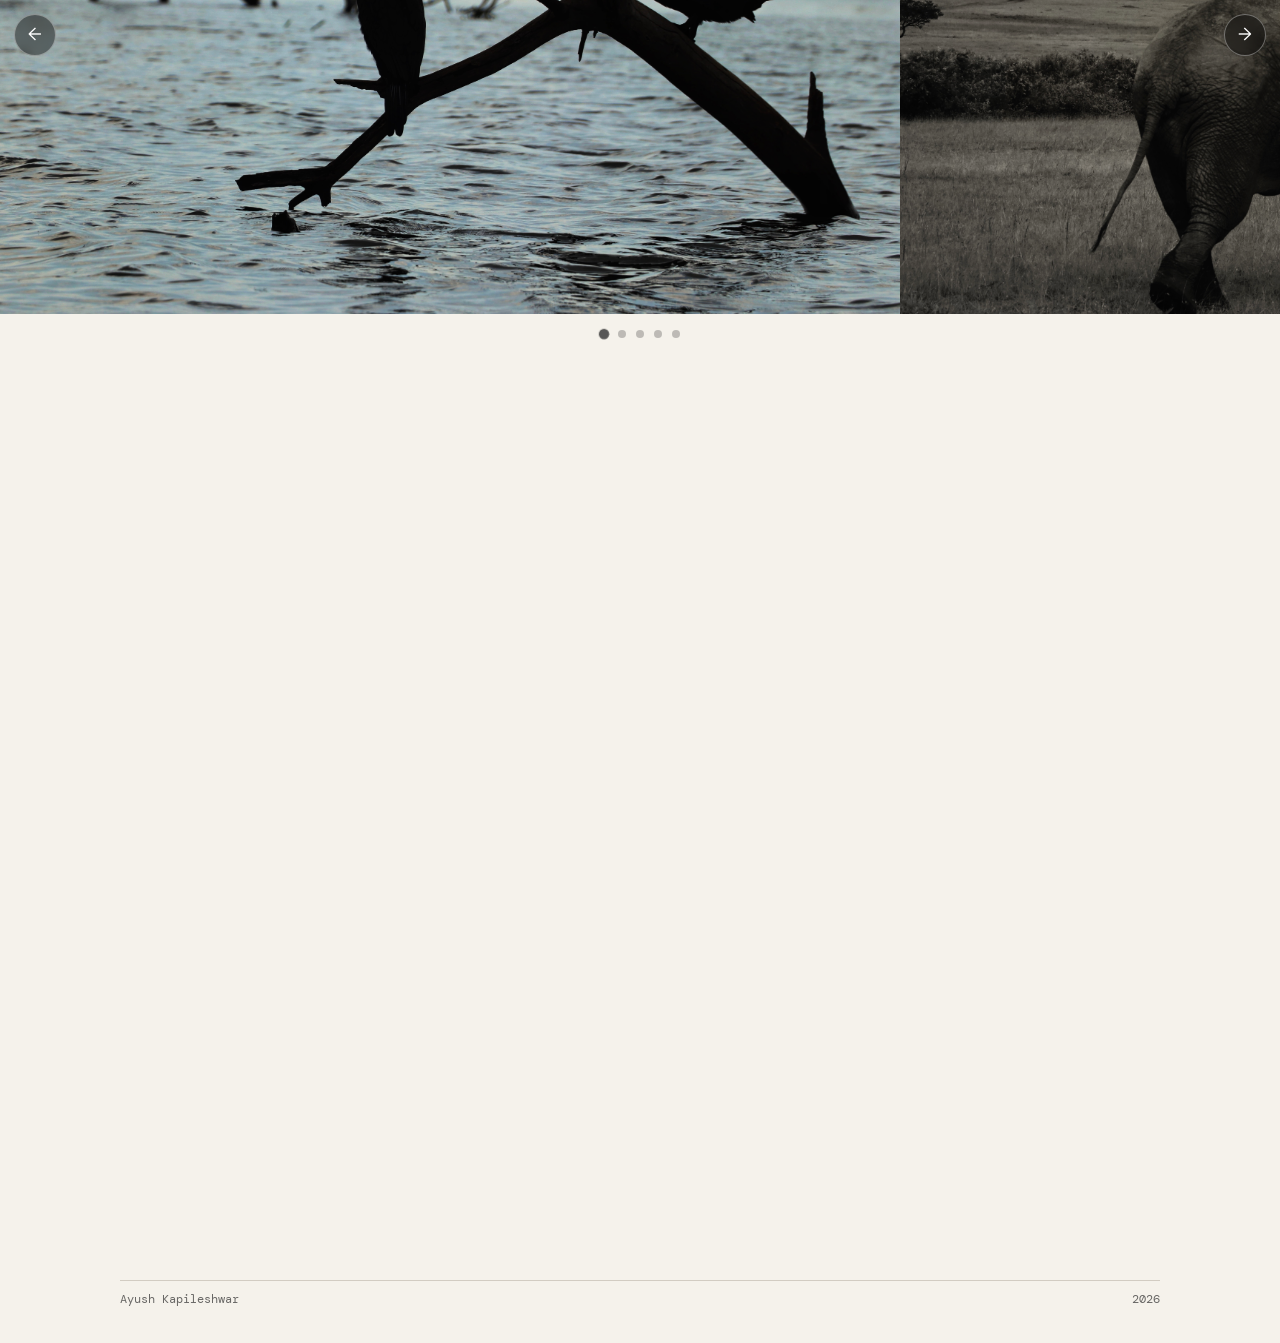
==== commit be555245: "Add texture, ambient light and pointer response Additive polish on top of the grid work — nothing he" ====
--- a/index.html
+++ b/index.html
@@ -29,6 +29,7 @@
   <link rel="stylesheet" href="css/layout.css" />
   <link rel="stylesheet" href="css/components.css" />
   <link rel="stylesheet" href="css/animations.css" />
+  <link rel="stylesheet" href="css/texture.css" />
 
   <!-- Apply theme immediately to avoid flash -->
   <script>
@@ -42,6 +43,9 @@
   </script>
 </head>
 <body>
+
+  <!-- Scroll progress hairline -->
+  <div class="scroll-progress" aria-hidden="true"></div>
 
   <!-- Orbit Canvas -->
   <canvas id="orbit-canvas" aria-hidden="true"></canvas>
@@ -739,6 +743,7 @@
   <script src="js/scroll-animations.js" defer></script>
   <script src="js/main.js" defer></script>
   <script src="js/clock.js" defer></script>
+  <script src="js/progress.js" defer></script>
 
 </body>
 </html>
--- a/css/texture.css
+++ b/css/texture.css
@@ -0,0 +1,170 @@
+/* ============================================================
+   TEXTURE — grain overlay and ambient light
+   Additive only: nothing here affects layout or hit testing.
+   ============================================================ */
+
+/* ── Film grain ──
+   An SVG turbulence tile rather than a raster, so it costs one inlined
+   string and stays crisp on any DPR. Fixed + pointer-events:none so it
+   never participates in scrolling or clicks. */
+body::after {
+  content: '';
+  position: fixed;
+  inset: 0;
+  z-index: 9000;
+  pointer-events: none;
+  opacity: 0.05;
+  background-image: url("data:image/svg+xml,%3Csvg xmlns='http://www.w3.org/2000/svg' width='200' height='200'%3E%3Cfilter id='n'%3E%3CfeTurbulence type='fractalNoise' baseFrequency='0.82' numOctaves='3' stitchTiles='stitch'/%3E%3C/filter%3E%3Crect width='200' height='200' filter='url(%23n)'/%3E%3C/svg%3E");
+}
+
+/* Cream reflects more, so the same grain reads louder in light mode */
+html.light body::after {
+  opacity: 0.035;
+}
+
+/* ── Ambient glow behind the hero ──
+   Fills the empty upper viewport with light instead of another element. */
+#landing::before {
+  content: '';
+  position: absolute;
+  left: 50%;
+  top: 46%;
+  width: min(1100px, 130vw);
+  height: min(1100px, 130vw);
+  transform: translate(-50%, -50%);
+  pointer-events: none;
+  z-index: 0;
+  /* Light mode: a warm lift, not a tint. A purple glow here turned the warm
+     cream page cold lavender and fought the palette. */
+  background: radial-gradient(
+    circle,
+    rgba(249, 115, 22, 0.05) 0%,
+    rgba(249, 115, 22, 0.02) 40%,
+    transparent 70%
+  );
+}
+
+html.dark #landing::before {
+  background: radial-gradient(
+    circle,
+    rgba(167, 139, 250, 0.15) 0%,
+    rgba(45, 212, 191, 0.05) 38%,
+    transparent 70%
+  );
+}
+
+/* ── Scroll progress ──
+   A hairline across the very top, tinted with the palette. */
+.scroll-progress {
+  position: fixed;
+  top: 0;
+  left: 0;
+  height: 2px;
+  width: 100%;
+  transform: scaleX(0);
+  transform-origin: 0 50%;
+  z-index: 9500;
+  pointer-events: none;
+  background: linear-gradient(
+    90deg,
+    var(--color-purple) 0%,
+    var(--color-teal) 50%,
+    var(--color-accent) 100%
+  );
+  opacity: 0.85;
+}
+
+@media (prefers-reduced-motion: reduce) {
+  .scroll-progress {
+    transition: none !important;
+  }
+}
+
+/* ── Surface polish ──
+   The cards already use the glass tokens; these add the light behaviour the
+   navbar pills have but the cards never did. */
+
+/* A sheen that sweeps the top edge, revealed on hover */
+.project-card,
+.note-entry {
+  position: relative;
+  overflow: hidden;
+}
+
+.project-card::before,
+.note-entry::before {
+  content: '';
+  position: absolute;
+  inset: 0;
+  pointer-events: none;
+  opacity: 0;
+  background: linear-gradient(
+    115deg,
+    rgba(255, 255, 255, 0.10) 0%,
+    rgba(255, 255, 255, 0.03) 30%,
+    transparent 60%
+  );
+  transition: opacity 0.35s ease;
+}
+
+.project-card:hover::before,
+.project-card:focus-within::before,
+.note-entry:hover::before,
+.note-entry:focus-visible::before {
+  opacity: 1;
+}
+
+/* Lift, so the cards respond to the pointer rather than only recolouring */
+.project-card,
+.note-entry {
+  transition: background 0.25s ease,
+              box-shadow 0.25s ease,
+              border-color 0.25s ease,
+              transform 0.25s cubic-bezier(0.4, 0, 0.2, 1);
+}
+
+.project-card:hover,
+.note-entry:hover {
+  transform: translateY(-3px);
+}
+
+/* The blog arrow travels on hover instead of sitting still */
+.note-arrow {
+  transition: transform 0.25s cubic-bezier(0.4, 0, 0.2, 1);
+}
+
+.note-entry:hover .note-arrow {
+  transform: translateX(6px);
+}
+
+/* Section headings get a hairline that draws in as they reveal */
+.section-heading {
+  position: relative;
+}
+
+.section-heading::after {
+  content: '';
+  position: absolute;
+  left: 0;
+  bottom: -14px;
+  height: 1px;
+  width: 0;
+  background: linear-gradient(90deg, var(--color-purple), transparent);
+  transition: width 0.8s cubic-bezier(0.22, 1, 0.36, 1) 0.15s;
+}
+
+.section-heading.visible::after {
+  width: 120px;
+}
+
+@media (prefers-reduced-motion: reduce) {
+  .project-card:hover,
+  .note-entry:hover {
+    transform: none;
+  }
+
+  .section-heading::after {
+    width: 120px;
+    transition: none;
+  }
+}
